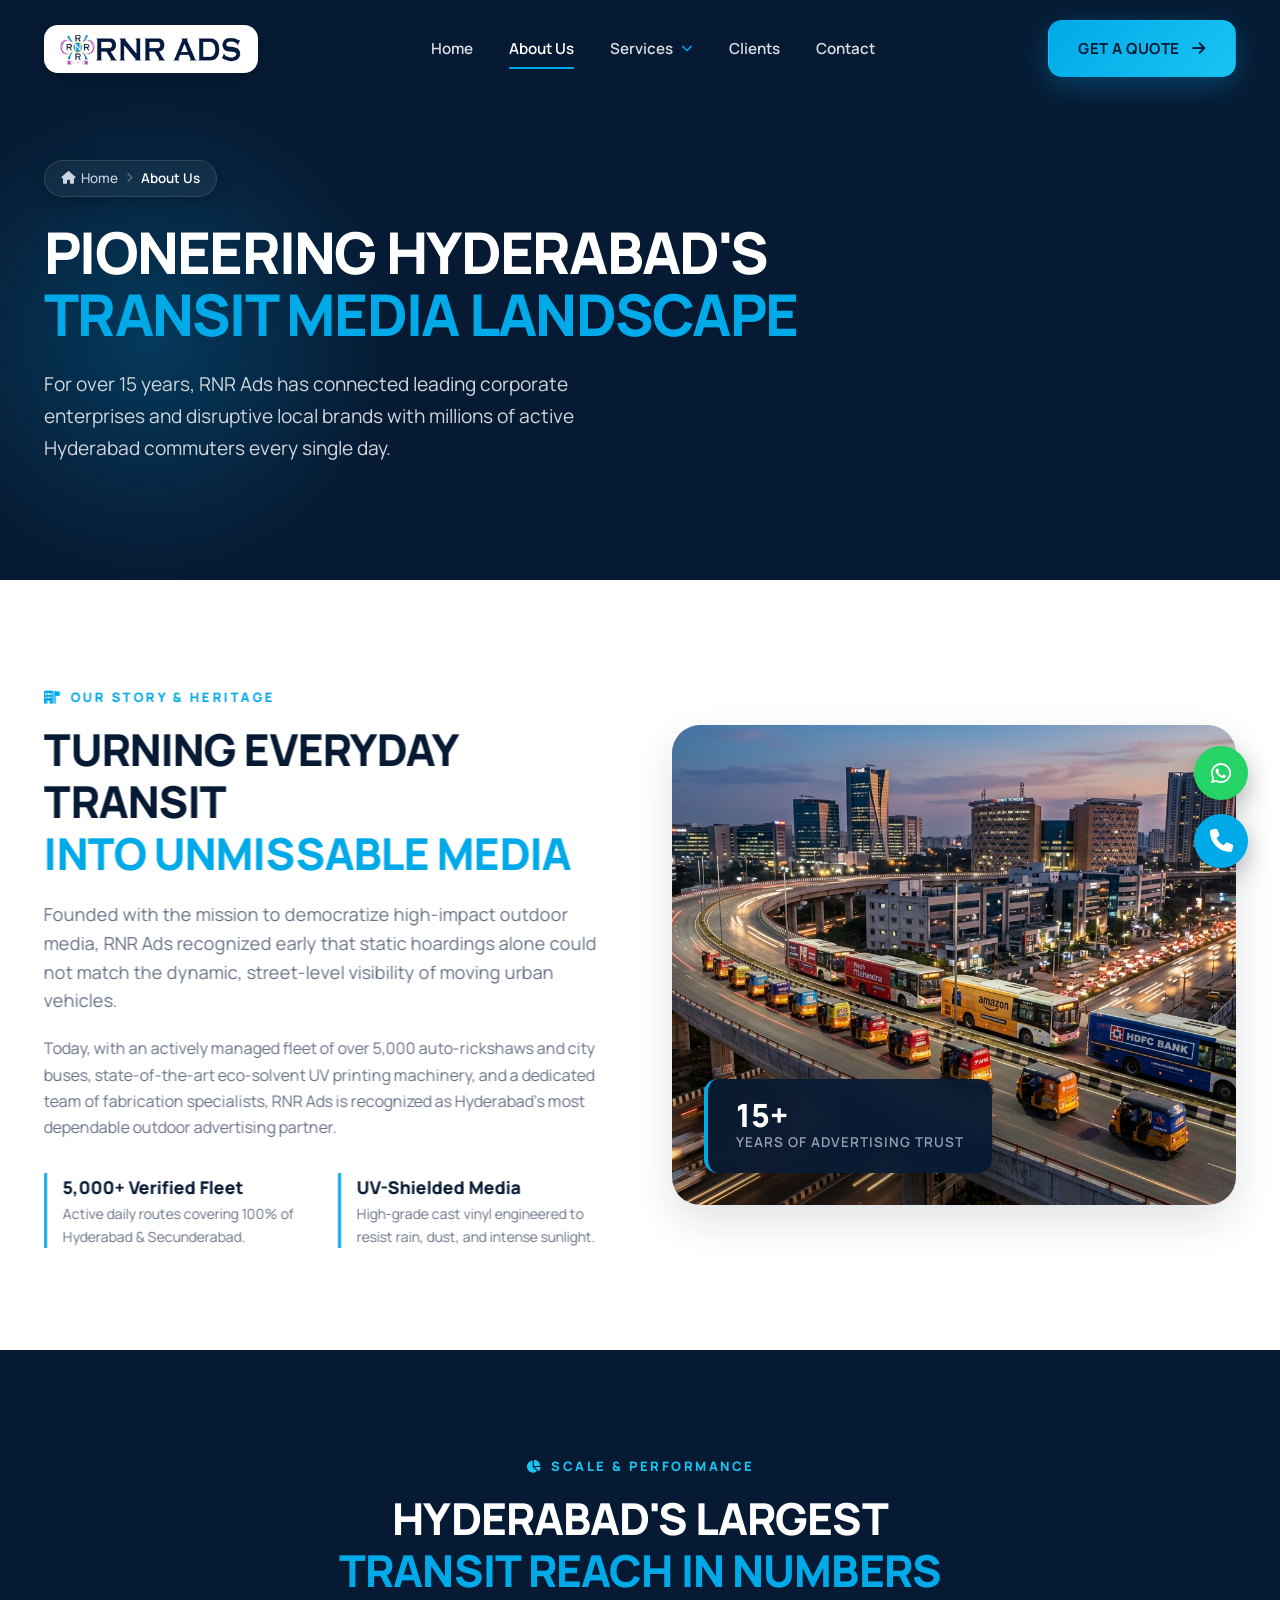
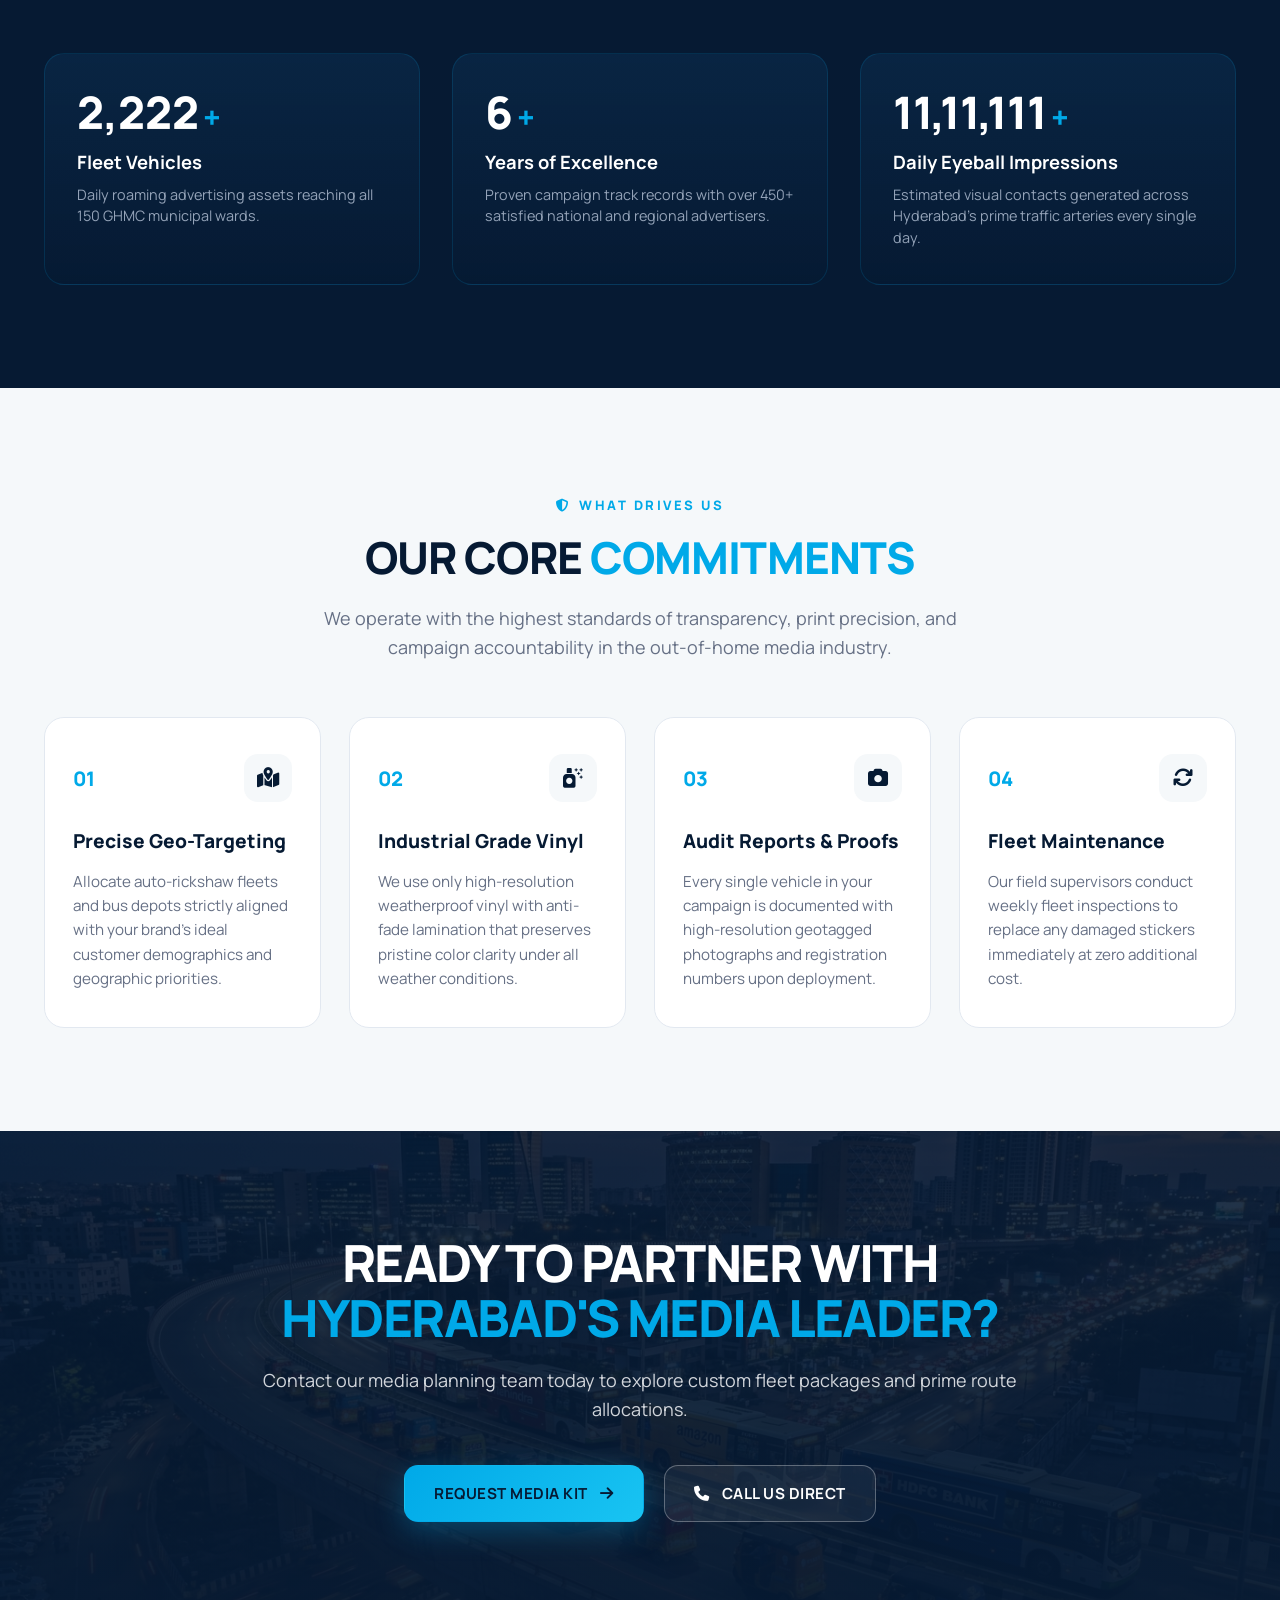
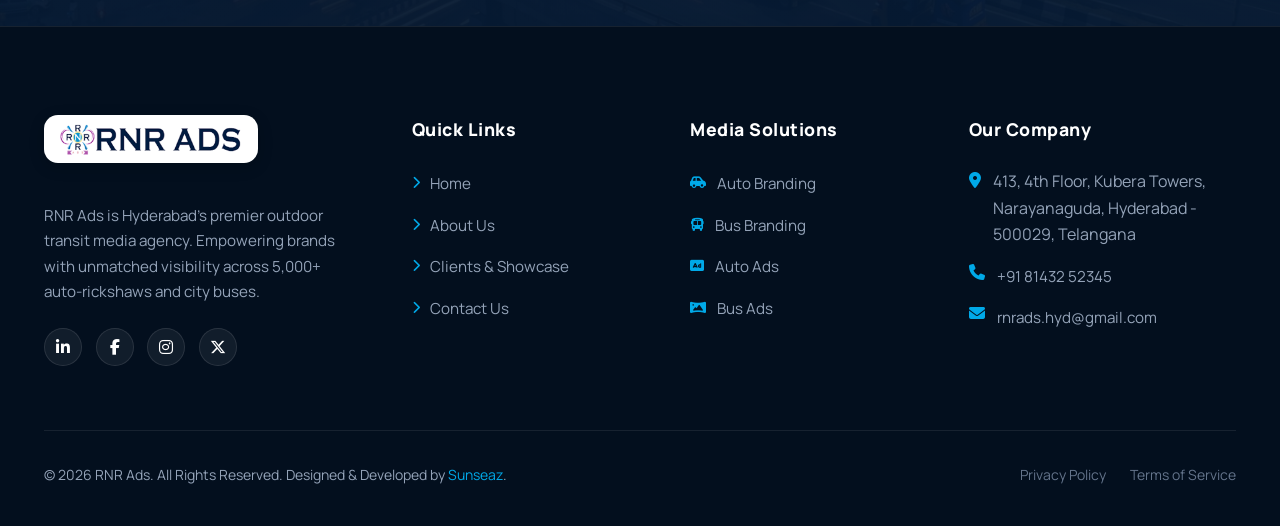
==== about.html @ 3fb03053 "pushing the RNR Ads project to git" ====
<!DOCTYPE html>
<html lang="en">
<head>
  <meta charset="UTF-8">
  <meta name="viewport" content="width=device-width, initial-scale=1.0">
  <title>About Us | RNR Ads - Hyderabad's Transit Advertising Pioneer</title>
  <meta name="description" content="Discover RNR Ads - 15+ years of transforming Hyderabad streets into high-yield outdoor advertising assets with 5,000+ auto-rickshaws and transit buses.">
  <meta name="keywords" content="About RNR Ads, Hyderabad outdoor advertising company, transit advertising agency Telangana">

  <!-- Google Fonts: Manrope -->
  <link rel="preconnect" href="https://fonts.googleapis.com">
  <link rel="preconnect" href="https://fonts.gstatic.com" crossorigin>
  <link href="https://fonts.googleapis.com/css2?family=Manrope:wght@400;500;600;700;800;900&display=swap" rel="stylesheet">

  <!-- Font Awesome Icons -->
  <link rel="stylesheet" href="https://cdnjs.cloudflare.com/ajax/libs/font-awesome/6.5.1/css/all.min.css">
  <!-- Swiper.js CSS -->
  <link rel="stylesheet" href="https://cdn.jsdelivr.net/npm/swiper@11/swiper-bundle.min.css">

  <!-- Custom Stylesheets -->
  <link rel="stylesheet" href="css/style.css">
  <link rel="stylesheet" href="css/animations.css">
  <link rel="stylesheet" href="css/responsive.css">
</head>
<body>

  <!-- Header -->
  <header class="site-header" id="header">
    <div class="container nav-container">
      <a href="index.html" class="logo-wrap" aria-label="RNR Ads Home">
        <img src="assets/logos/logo-RNR.png" alt="RNR Ads Logo" width="180" height="42">
      </a>

      <nav class="nav-menu" id="navMenu" aria-label="Primary Navigation">
        <a href="index.html" class="nav-link">Home</a>
        <a href="about.html" class="nav-link active">About Us</a>

        <!-- Services Dropdown -->
        <div class="nav-item-dropdown">
          <button class="dropdown-toggle nav-link" aria-expanded="false" aria-haspopup="true">
            <span>Services</span>
            <i class="fa-solid fa-chevron-down"></i>
          </button>
          <div class="dropdown-menu">
            <a href="auto-branding.html" class="dropdown-link">
              <i class="fa-solid fa-car-side"></i>
              <span>Auto Branding</span>
            </a>
            <a href="bus-branding.html" class="dropdown-link">
              <i class="fa-solid fa-bus"></i>
              <span>Bus Branding</span>
            </a>
            <a href="auto-ads.html" class="dropdown-link">
              <i class="fa-solid fa-rectangle-ad"></i>
              <span>Auto Ads</span>
            </a>
            <a href="bus-ads.html" class="dropdown-link">
              <i class="fa-solid fa-panorama"></i>
              <span>Bus Ads</span>
            </a>
          </div>
        </div>

        <a href="clients.html" class="nav-link">Clients</a>
        <a href="contact.html" class="nav-link">Contact</a>
        <div class="mobile-menu-cta" style="display: none;">
          <a href="#quoteModal" class="btn btn-primary btn-quote-popup">Get a Quote</a>
        </div>
      </nav>

      <div class="nav-cta">
        <a href="#quoteModal" class="btn btn-primary btn-quote-popup">
          <span>Get a Quote</span>
          <i class="fa-solid fa-arrow-right"></i>
        </a>
      </div>

      <button class="nav-toggle" aria-label="Toggle navigation menu" aria-expanded="false">
        <i class="fa-solid fa-bars-staggered"></i>
      </button>
    </div>
  </header>

  <main>
    <!-- Page Hero Banner -->
    <section class="page-hero">
      <div class="hero-glow"></div>
      <div class="container">
        <div class="page-hero-content reveal-fade-up">
          <nav class="breadcrumb-nav" aria-label="Breadcrumb">
            <ol class="breadcrumb-list">
              <li class="breadcrumb-item">
                <a href="index.html"><i class="fa-solid fa-house"></i> Home</a>
              </li>
              <li class="breadcrumb-separator"><i class="fa-solid fa-chevron-right"></i></li>
              <li class="breadcrumb-item active" aria-current="page">
                <span>About Us</span>
              </li>
            </ol>
          </nav>
          <h1 class="hero-heading" style="font-size: clamp(2.5rem, 4.5vw, 3.8rem);">
            PIONEERING HYDERABAD'S <br>
            <span class="text-cyan">TRANSIT MEDIA LANDSCAPE</span>
          </h1>
          <p class="hero-description">
            For over 15 years, RNR Ads has connected leading corporate enterprises and disruptive local brands with millions of active Hyderabad commuters every single day.
          </p>
        </div>
      </div>
    </section>

    <!-- Company Story Section -->
    <section class="section section-white">
      <div class="container">
        <div class="split-grid">
          <div class="reveal-fade-left">
            <div class="eyebrow">
              <i class="fa-solid fa-building-flag"></i> Our Story &amp; Heritage
            </div>
            <h2 class="section-heading section-heading-light">
              TURNING EVERYDAY TRANSIT <br>
              <span class="text-cyan">INTO UNMISSABLE MEDIA</span>
            </h2>
            <p class="section-subtitle" style="margin-bottom: 1.25rem;">
              Founded with the mission to democratize high-impact outdoor media, RNR Ads recognized early that static hoardings alone could not match the dynamic, street-level visibility of moving urban vehicles.
            </p>
            <p style="color: var(--color-text-muted); font-size: 1rem; line-height: 1.65; margin-bottom: 2rem;">
              Today, with an actively managed fleet of over 5,000 auto-rickshaws and city buses, state-of-the-art eco-solvent UV printing machinery, and a dedicated team of fabrication specialists, RNR Ads is recognized as Hyderabad's most dependable outdoor advertising partner.
            </p>

            <div style="display: grid; grid-template-columns: 1fr 1fr; gap: 1.5rem; margin-top: 1rem;">
              <div style="border-left: 3px solid var(--color-accent); padding-left: 1rem;">
                <h4 style="font-size: 1.1rem; color: var(--color-primary); font-weight: 800;">5,000+ Verified Fleet</h4>
                <p style="font-size: 0.875rem; color: var(--color-text-muted);">Active daily routes covering 100% of Hyderabad &amp; Secunderabad.</p>
              </div>
              <div style="border-left: 3px solid var(--color-accent); padding-left: 1rem;">
                <h4 style="font-size: 1.1rem; color: var(--color-primary); font-weight: 800;">UV-Shielded Media</h4>
                <p style="font-size: 0.875rem; color: var(--color-text-muted);">High-grade cast vinyl engineered to resist rain, dust, and intense sunlight.</p>
              </div>
            </div>
          </div>

          <div class="reveal-fade-right">
            <div class="intro-image-wrap">
              <img src="assets/images/fleet-transit.jpg" alt="RNR Ads Fleet moving through Hyderabad city flyover">
              <div class="intro-stat-badge">
                <div class="intro-stat-num">15+</div>
                <div class="intro-stat-text">Years Of Advertising Trust</div>
              </div>
            </div>
          </div>
        </div>
      </div>
    </section>

    <!-- Stats Matrix -->
    <section class="section section-dark">
      <div class="container">
        <div class="section-header-center reveal-fade-up">
          <div class="eyebrow eyebrow-light">
            <i class="fa-solid fa-chart-pie"></i> Scale &amp; Performance
          </div>
          <h2 class="section-heading section-heading-dark">
            HYDERABAD'S LARGEST <br>
            <span class="text-cyan">TRANSIT REACH IN NUMBERS</span>
          </h2>
        </div>

        <div class="stats-grid">
          <div class="stat-box reveal-fade-up delay-100">
            <div class="stat-number-wrap">
              <span class="counter-val" data-target="5000">0</span><span class="stat-plus">+</span>
            </div>
            <h3 class="stat-title">Fleet Vehicles</h3>
            <p class="stat-desc">Daily roaming advertising assets reaching all 150 GHMC municipal wards.</p>
          </div>

          <div class="stat-box reveal-fade-up delay-200">
            <div class="stat-number-wrap">
              <span class="counter-val" data-target="15">0</span><span class="stat-plus">+</span>
            </div>
            <h3 class="stat-title">Years of Excellence</h3>
            <p class="stat-desc">Proven campaign track records with over 450+ satisfied national and regional advertisers.</p>
          </div>

          <div class="stat-box reveal-fade-up delay-300">
            <div class="stat-number-wrap">
              <span class="counter-val" data-target="2500000">0</span><span class="stat-plus">+</span>
            </div>
            <h3 class="stat-title">Daily Eyeball Impressions</h3>
            <p class="stat-desc">Estimated visual contacts generated across Hyderabad's prime traffic arteries every single day.</p>
          </div>
        </div>
      </div>
    </section>

    <!-- Core Values & Standards -->
    <section class="section section-light">
      <div class="container">
        <div class="section-header-center reveal-fade-up">
          <div class="eyebrow">
            <i class="fa-solid fa-shield-halved"></i> What Drives Us
          </div>
          <h2 class="section-heading section-heading-light">
            OUR CORE <span class="text-cyan">COMMITMENTS</span>
          </h2>
          <p class="section-subtitle" style="margin: 0 auto;">
            We operate with the highest standards of transparency, print precision, and campaign accountability in the out-of-home media industry.
          </p>
        </div>

        <div class="why-grid">
          <div class="why-card reveal-fade-up delay-100">
            <div class="why-card-top">
              <span class="why-num">01</span>
              <div class="why-icon"><i class="fa-solid fa-map-location-dot"></i></div>
            </div>
            <h3 class="why-title">Precise Geo-Targeting</h3>
            <p class="why-desc">Allocate auto-rickshaw fleets and bus depots strictly aligned with your brand's ideal customer demographics and geographic priorities.</p>
          </div>

          <div class="why-card reveal-fade-up delay-200">
            <div class="why-card-top">
              <span class="why-num">02</span>
              <div class="why-icon"><i class="fa-solid fa-spray-can-sparkles"></i></div>
            </div>
            <h3 class="why-title">Industrial Grade Vinyl</h3>
            <p class="why-desc">We use only high-resolution weatherproof vinyl with anti-fade lamination that preserves pristine color clarity under all weather conditions.</p>
          </div>

          <div class="why-card reveal-fade-up delay-300">
            <div class="why-card-top">
              <span class="why-num">03</span>
              <div class="why-icon"><i class="fa-solid fa-camera"></i></div>
            </div>
            <h3 class="why-title">Audit Reports &amp; Proofs</h3>
            <p class="why-desc">Every single vehicle in your campaign is documented with high-resolution geotagged photographs and registration numbers upon deployment.</p>
          </div>

          <div class="why-card reveal-fade-up delay-400">
            <div class="why-card-top">
              <span class="why-num">04</span>
              <div class="why-icon"><i class="fa-solid fa-arrows-rotate"></i></div>
            </div>
            <h3 class="why-title">Fleet Maintenance</h3>
            <p class="why-desc">Our field supervisors conduct weekly fleet inspections to replace any damaged stickers immediately at zero additional cost.</p>
          </div>
        </div>
      </div>
    </section>

    <!-- CTA Section -->
    <section class="cta-banner-section">
      <div class="container">
        <div class="cta-box-center reveal-fade-up">
          <h2 class="hero-heading">
            READY TO PARTNER WITH <br>
            <span class="text-cyan">HYDERABAD'S MEDIA LEADER?</span>
          </h2>
          <p>
            Contact our media planning team today to explore custom fleet packages and prime route allocations.
          </p>
          <div class="btn-group">
            <a href="#quoteModal" class="btn btn-primary btn-quote-popup">
              <span>Request Media Kit</span>
              <i class="fa-solid fa-arrow-right"></i>
            </a>
            <a href="tel:+918143252345" class="btn btn-outline-white">
              <i class="fa-solid fa-phone"></i>
              <span>Call Us Direct</span>
            </a>
          </div>
        </div>
      </div>
    </section>
  </main>

  <!-- Footer -->
  <footer class="site-footer">
    <div class="container">
      <div class="footer-grid">
        <div class="footer-brand">
          <a href="index.html" class="footer-logo-wrap" aria-label="RNR Ads Home">
            <img src="assets/logos/logo-RNR.png" alt="RNR Ads Outdoor Advertising" width="180" height="42">
          </a>
          <p>
            RNR Ads is Hyderabad's premier outdoor transit media agency. Empowering brands with unmatched visibility across 5,000+ auto-rickshaws and city buses.
          </p>
          <div class="social-links" style="margin-top: 1.5rem;">
            <a href="#" class="social-btn" aria-label="LinkedIn"><i class="fa-brands fa-linkedin-in"></i></a>
            <a href="#" class="social-btn" aria-label="Facebook"><i class="fa-brands fa-facebook-f"></i></a>
            <a href="#" class="social-btn" aria-label="Instagram"><i class="fa-brands fa-instagram"></i></a>
            <a href="#" class="social-btn" aria-label="Twitter / X"><i class="fa-brands fa-x-twitter"></i></a>
          </div>
        </div>

        <!-- Col 2: Quick Links -->
        <div>
          <h4 class="footer-col-title">Quick Links</h4>
          <ul class="footer-links">
            <li><a href="index.html"><i class="fa-solid fa-chevron-right"></i> <span>Home</span></a></li>
            <li><a href="about.html"><i class="fa-solid fa-chevron-right"></i> <span>About Us</span></a></li>
            <li><a href="clients.html"><i class="fa-solid fa-chevron-right"></i> <span>Clients &amp; Showcase</span></a></li>
            <li><a href="contact.html"><i class="fa-solid fa-chevron-right"></i> <span>Contact Us</span></a></li>
          </ul>
        </div>

        <!-- Col 3: Advertising Services -->
        <div>
          <h4 class="footer-col-title">Media Solutions</h4>
          <ul class="footer-links">
            <li><a href="auto-branding.html"><i class="fa-solid fa-car-side"></i> <span>Auto Branding</span></a></li>
            <li><a href="bus-branding.html"><i class="fa-solid fa-bus"></i> <span>Bus Branding</span></a></li>
            <li><a href="auto-ads.html"><i class="fa-solid fa-rectangle-ad"></i> <span>Auto Ads</span></a></li>
            <li><a href="bus-ads.html"><i class="fa-solid fa-panorama"></i> <span>Bus Ads</span></a></li>
          </ul>
        </div>

        <!-- Col 4: Contact Info -->
        <div>
          <h4 class="footer-col-title">Our Company</h4>
          <ul class="footer-links" style="gap: 1rem;">
            <li style="display: flex; gap: 0.75rem;">
              <i class="fa-solid fa-location-dot text-cyan" style="margin-top: 4px;"></i>
              <span>413, 4th Floor, Kubera Towers, Narayanaguda, Hyderabad - 500029, Telangana</span>
            </li>
            <li style="display: flex; gap: 0.75rem;">
              <i class="fa-solid fa-phone text-cyan"></i>
              <a href="tel:+918143252345">+91 81432 52345</a>
            </li>
            <li style="display: flex; gap: 0.75rem;">
              <i class="fa-solid fa-envelope text-cyan"></i>
              <a href="mailto:rnrads.hyd@gmail.com">rnrads.hyd@gmail.com</a>
            </li>
          </ul>
        </div>
      </div>

      <div class="footer-bottom">
        <div>&copy; <span class="current-year">2026</span> RNR Ads. All Rights Reserved. Designed & Developed by <a href="https://sunseaz.com" target="_blank" rel="noopener noreferrer">Sunseaz</a>.</div>
        <div style="display: flex; gap: 1.5rem;">
          <a href="privacy-policy.html" style="color: #64748B;">Privacy Policy</a>
          <a href="terms-of-service.html" style="color: #64748B;">Terms of Service</a>
        </div>
      </div>
    </div>
  </footer>

  <!-- Floating Buttons -->
  <div class="floating-actions-container" aria-label="Quick contact actions">
    <a href="https://wa.me/918143252345?text=Hi%20RNR%20Ads%2C%20I%20would%20like%20to%20inquire%20about%20outdoor%20advertising%20in%20Hyderabad" target="_blank" rel="noopener noreferrer" class="float-btn float-whatsapp" aria-label="Chat on WhatsApp">
      <i class="fa-brands fa-whatsapp"></i>
      <span class="float-tooltip">Chat on WhatsApp</span>
    </a>
    <a href="tel:+918143252345" class="float-btn float-call" aria-label="Call RNR Ads Now">
      <i class="fa-solid fa-phone"></i>
      <span class="float-tooltip">Call: +91 81432 52345</span>
    </a>
  </div>

  <!-- LEAD GENERATION QUOTE MODAL (POPUP) -->
  <div class="modal-overlay" id="quoteModal" aria-hidden="true" role="dialog" aria-labelledby="modalTitle">
    <div class="modal-dialog">
      <button class="modal-close-btn" aria-label="Close quote modal">
        <i class="fa-solid fa-xmark"></i>
      </button>

      <div class="modal-header">
        <div class="eyebrow">
          <i class="fa-solid fa-bolt"></i> FAST 2-HOUR RESPONSE
        </div>
        <h3 class="modal-title" id="modalTitle">Request a Campaign Quote</h3>
        <p class="modal-subtitle">Share your target requirements and receive a customized route media plan with transparent rates.</p>
      </div>

      <form class="rnr-quote-form" action="#" method="POST">
        <div class="form-row">
          <div class="form-group">
            <label class="form-label" for="modal-name">Full Name *</label>
            <input type="text" id="modal-name" class="form-control" placeholder="e.g. Rahul Sharma" required>
          </div>
          <div class="form-group">
            <label class="form-label" for="modal-company">Company / Brand *</label>
            <input type="text" id="modal-company" class="form-control" placeholder="e.g. Havells / Startup" required>
          </div>
        </div>

        <div class="form-row">
          <div class="form-group">
            <label class="form-label" for="modal-phone">Phone / WhatsApp *</label>
            <input type="tel" id="modal-phone" class="form-control" placeholder="e.g. +91 81432 52345" required>
          </div>
          <div class="form-group">
            <label class="form-label" for="modal-email">Work Email *</label>
            <input type="email" id="modal-email" class="form-control" placeholder="e.g. rahul@company.com" required>
          </div>
        </div>

        <div class="form-row">
          <div class="form-group">
            <label class="form-label" for="modal-advertising-type">Advertising Medium *</label>
            <select id="modal-advertising-type" class="form-control" required>
              <option value="" disabled selected>Select Media Format</option>
              <option value="auto-rickshaw">Auto Rickshaw Branding (Hood / Back / Side)</option>
              <option value="bus-branding">TSRTC City Bus Branding (Full Wrap / Side)</option>
              <option value="transit-mixed">Transit Mixed Fleet (Auto + Bus)</option>
              <option value="other">Other Outdoor Advertising Format</option>
            </select>
          </div>
          <div class="form-group">
            <label class="form-label" for="modal-corridor">Target Hyderabad Corridor</label>
            <select id="modal-corridor" class="form-control">
              <option value="citywide">Entire Hyderabad & Secunderabad (Citywide)</option>
              <option value="hitec-city">IT Corridor (HITEC City, Madhapur, Gachibowli)</option>
              <option value="banjara-jubilee">Prime Commercial (Banjara Hills, Jubilee Hills)</option>
              <option value="secunderabad-oldcity">High Density (Secunderabad, Old City, Koti)</option>
              <option value="residential">Residential Growth (Kukatpally, LB Nagar, Miyapur)</option>
            </select>
          </div>
        </div>

        <div class="form-group">
          <label class="form-label" for="modal-message">Estimated Fleet Size &amp; Campaign Goals</label>
          <textarea id="modal-message" class="form-control" placeholder="e.g. Need 100 auto-rickshaws for 30 days starting next month..." style="min-height: 85px;"></textarea>
        </div>

        <button type="submit" class="btn btn-primary" style="width: 100%; padding: 1.05rem; font-size: 1rem;">
          <span>SUBMIT QUOTE REQUEST</span>
          <i class="fa-solid fa-paper-plane"></i>
        </button>
      </form>
    </div>
  </div>

  <script src="https://cdn.jsdelivr.net/npm/swiper@11/swiper-bundle.min.js"></script>
  <script src="js/script.js"></script>
</body>
</html>
---- css/style.css ----
/* ==========================================================================
   RNR ADS - PREMIUM OUTDOOR & TRANSIT ADVERTISING AGENCY (HYDERABAD)
   Main Stylesheet - Design System & Component Architecture (2026 Edition)
   ========================================================================== */

/* --------------------------------------------------------------------------
   1. CSS VARIABLES & DESIGN TOKENS
   -------------------------------------------------------------------------- */
:root {
  /* Color Palette */
  --color-primary: #061A33;
  --color-secondary: #0B2A4A;
  --color-navy-dark: #030F1E;
  --color-navy-card: #0D2440;
  --color-navy-border: rgba(0, 169, 232, 0.15);
  --color-accent: #00A9E8;
  --color-accent-bright: #19C4F2;
  --color-accent-glow: rgba(0, 169, 232, 0.35);
  --color-accent-subtle: rgba(0, 169, 232, 0.08);
  --color-white: #FFFFFF;
  --color-light-bg: #F5F8FA;
  --color-light-card: #FFFFFF;
  --color-text-main: #17202A;
  --color-text-light: #F8FAFC;
  --color-text-muted: #667085;
  --color-text-muted-dark: #94A3B8;
  --color-border-light: #E2E8F0;
  --color-border-dark: rgba(255, 255, 255, 0.1);
  --color-success: #10B981;

  /* Gradients */
  --grad-hero: linear-gradient(135deg, #061A33 0%, #0B3658 55%, #00A9E8 100%);
  --grad-dark-overlay: linear-gradient(180deg, rgba(6, 26, 51, 0.88) 0%, rgba(6, 26, 51, 0.96) 100%);
  --grad-hero-overlay: linear-gradient(90deg, rgba(6, 26, 51, 0.95) 0%, rgba(6, 26, 51, 0.82) 55%, rgba(6, 26, 51, 0.5) 100%);
  --grad-accent: linear-gradient(135deg, #00A9E8 0%, #19C4F2 100%);
  --grad-card-dark: linear-gradient(180deg, rgba(11, 42, 74, 0.7) 0%, rgba(6, 26, 51, 0.85) 100%);
  --grad-card-hover: linear-gradient(180deg, rgba(13, 50, 88, 0.9) 0%, rgba(8, 32, 62, 0.98) 100%);

  /* Typography */
  --font-main: 'Manrope', -apple-system, BlinkMacSystemFont, 'Segoe UI', Roboto, sans-serif;

  /* Font Sizes */
  --fs-hero: clamp(2.5rem, 5.5vw + 1rem, 4.75rem);
  /* 40px to 76px */
  --fs-h1: clamp(2.25rem, 4vw + 0.5rem, 3.5rem);
  --fs-h2: clamp(1.85rem, 3vw + 0.5rem, 2.75rem);
  /* 30px to 44px */
  --fs-h3: clamp(1.35rem, 2vw + 0.25rem, 1.75rem);
  --fs-h4: 1.25rem;
  --fs-body-lg: 1.125rem;
  /* 18px */
  --fs-body: 1rem;
  /* 16px */
  --fs-small: 0.875rem;
  /* 14px */
  --fs-eyebrow: 0.8125rem;
  /* 13px */

  /* Spacing */
  --section-padding: clamp(4.5rem, 8vw, 7.5rem) 0;
  --container-max: 1240px;
  --container-pad: 1.5rem;

  /* Elevation & Shadows */
  --shadow-sm: 0 2px 8px rgba(6, 26, 51, 0.05);
  --shadow-md: 0 8px 24px rgba(6, 26, 51, 0.08);
  --shadow-lg: 0 16px 40px rgba(6, 26, 51, 0.12);
  --shadow-dark: 0 20px 48px rgba(0, 0, 0, 0.4);
  --shadow-cyan-glow: 0 8px 30px rgba(0, 169, 232, 0.3);
  --shadow-cyan-hover: 0 12px 35px rgba(25, 196, 242, 0.4);

  /* Border Radii */
  --radius-sm: 8px;
  --radius-md: 14px;
  --radius-lg: 20px;
  --radius-xl: 28px;
  --radius-full: 9999px;

  /* Transitions */
  --transition-fast: 0.2s cubic-bezier(0.16, 1, 0.3, 1);
  --transition-normal: 0.35s cubic-bezier(0.16, 1, 0.3, 1);
  --transition-slow: 0.6s cubic-bezier(0.16, 1, 0.3, 1);
}

/* --------------------------------------------------------------------------
   2. GLOBAL RESET & BASE STYLES
   -------------------------------------------------------------------------- */
*,
*::before,
*::after {
  box-sizing: border-box;
  margin: 0;
  padding: 0;
}

html {
  scroll-behavior: smooth;
  font-size: 16px;
  -webkit-font-smoothing: antialiased;
  -moz-osx-font-smoothing: grayscale;
}

body {
  font-family: var(--font-main);
  background-color: var(--color-white);
  color: var(--color-text-main);
  line-height: 1.65;
  overflow-x: hidden;
  position: relative;
}

img,
svg,
video {
  max-width: 100%;
  height: auto;
  display: block;
}

a {
  color: inherit;
  text-decoration: none;
  transition: color var(--transition-fast);
}

button,
input,
select,
textarea {
  font-family: inherit;
  font-size: inherit;
}

ul,
ol {
  list-style: none;
}

/* --------------------------------------------------------------------------
   3. LAYOUT & CONTAINERS
   -------------------------------------------------------------------------- */
.container {
  width: 100%;
  max-width: var(--container-max);
  margin-left: auto;
  margin-right: auto;
  padding-left: var(--container-pad);
  padding-right: var(--container-pad);
}

.container-fluid {
  width: 100%;
  padding-left: var(--container-pad);
  padding-right: var(--container-pad);
}

.section {
  padding: var(--section-padding);
  position: relative;
}

.section-dark {
  background-color: var(--color-primary);
  color: var(--color-text-light);
}

.section-navy-dark {
  background-color: var(--color-navy-dark);
  color: var(--color-text-light);
}

.section-light {
  background-color: var(--color-light-bg);
  color: var(--color-text-main);
}

.section-white {
  background-color: var(--color-white);
  color: var(--color-text-main);
}

/* --------------------------------------------------------------------------
   4. TYPOGRAPHY SYSTEM
   -------------------------------------------------------------------------- */
.eyebrow {
  display: inline-flex;
  align-items: center;
  gap: 0.5rem;
  font-size: var(--fs-eyebrow);
  font-weight: 800;
  letter-spacing: 2.5px;
  text-transform: uppercase;
  color: var(--color-accent);
  margin-bottom: 1rem;
}

.eyebrow-light {
  color: var(--color-accent-bright);
}

.eyebrow-pill {
  padding: 0.35rem 1rem;
  background: rgba(0, 169, 232, 0.12);
  border: 1px solid rgba(0, 169, 232, 0.25);
  border-radius: var(--radius-full);
}

.hero-heading {
  font-size: var(--fs-hero);
  font-weight: 800;
  line-height: 1.08;
  letter-spacing: -0.03em;
  color: var(--color-white);
  margin-bottom: 1.5rem;
  text-transform: uppercase;
}

.section-heading {
  font-size: var(--fs-h2);
  font-weight: 800;
  line-height: 1.18;
  letter-spacing: -0.02em;
  margin-bottom: 1.25rem;
}

.section-heading-dark {
  color: var(--color-white);
}

.section-heading-light {
  color: var(--color-primary);
}

.section-subtitle {
  font-size: var(--fs-body-lg);
  color: var(--color-text-muted);
  line-height: 1.6;
  max-width: 650px;
}

.section-subtitle-dark {
  color: var(--color-text-muted-dark);
}

.text-cyan {
  color: var(--color-accent) !important;
}

.text-gradient {
  background: var(--grad-accent);
  -webkit-background-clip: text;
  -webkit-text-fill-color: transparent;
}

/* Header Text Center Helper */
.section-header-center {
  text-align: center;
  max-width: 720px;
  margin: 0 auto 3.5rem auto;
}

.section-header-left {
  max-width: 700px;
  margin-bottom: 3.5rem;
}

/* --------------------------------------------------------------------------
   5. BUTTONS & CTAS
   -------------------------------------------------------------------------- */
.btn {
  display: inline-flex;
  align-items: center;
  justify-content: center;
  gap: 0.75rem;
  padding: 0.95rem 1.85rem;
  font-size: 0.95rem;
  font-weight: 700;
  letter-spacing: 0.5px;
  border-radius: var(--radius-md);
  border: 1px solid transparent;
  cursor: pointer;
  transition: all var(--transition-fast);
  text-transform: uppercase;
  white-space: nowrap;
}

.btn-primary {
  background: var(--grad-accent);
  color: var(--color-primary);
  box-shadow: var(--shadow-cyan-glow);
}

.btn-primary:hover {
  transform: translateY(-3px);
  box-shadow: var(--shadow-cyan-hover);
  color: var(--color-navy-dark);
}

.btn-primary:active {
  transform: translateY(-1px);
}

.btn-outline-white {
  background: rgba(255, 255, 255, 0.06);
  color: var(--color-white);
  border-color: rgba(255, 255, 255, 0.3);
  backdrop-filter: blur(8px);
}

.btn-outline-white:hover {
  background: var(--color-white);
  color: var(--color-primary);
  border-color: var(--color-white);
  transform: translateY(-3px);
}

.btn-outline-dark {
  background: transparent;
  color: var(--color-primary);
  border-color: var(--color-primary);
}

.btn-outline-dark:hover {
  background: var(--color-primary);
  color: var(--color-white);
  transform: translateY(-3px);
}

.btn-icon-circle {
  width: 28px;
  height: 28px;
  border-radius: 50%;
  background: rgba(255, 255, 255, 0.2);
  display: inline-flex;
  align-items: center;
  justify-content: center;
  transition: transform var(--transition-fast);
}

.btn:hover .btn-icon-circle {
  transform: translateX(4px);
}

.btn-group {
  display: flex;
  flex-wrap: wrap;
  gap: 1.25rem;
  align-items: center;
}

/* --------------------------------------------------------------------------
   6. HEADER & NAVIGATION
   -------------------------------------------------------------------------- */
.site-header {
  position: fixed;
  top: 0;
  left: 0;
  width: 100%;
  z-index: 1000;
  padding: 1.25rem 0;
  transition: all var(--transition-normal);
  background: transparent;
}

.site-header.scrolled {
  background: rgba(6, 26, 51, 0.95);
  backdrop-filter: blur(16px);
  -webkit-backdrop-filter: blur(16px);
  padding: 0.85rem 0;
  box-shadow: 0 10px 30px rgba(0, 0, 0, 0.25);
  border-bottom: 1px solid rgba(0, 169, 232, 0.15);
}

.nav-container {
  display: flex;
  align-items: center;
  justify-content: space-between;
}

.logo-wrap {
  display: inline-flex;
  align-items: center;
  gap: 0.75rem;
  background: #FFFFFF;
  padding: 6px 14px;
  border-radius: var(--radius-md);
  box-shadow: 0 4px 15px rgba(0, 0, 0, 0.15);
  transition: all var(--transition-fast);
}

.logo-wrap:hover {
  transform: translateY(-2px);
  box-shadow: 0 6px 20px rgba(0, 169, 232, 0.3);
}

.logo-wrap img {
  height: 36px;
  width: auto;
  display: block;
  object-fit: contain;
}

.footer-logo-wrap {
  display: inline-flex;
  align-items: center;
  background: #FFFFFF;
  padding: 6px 14px;
  border-radius: var(--radius-md);
  box-shadow: 0 4px 15px rgba(0, 0, 0, 0.2);
  margin-bottom: 1.25rem;
  transition: all var(--transition-fast);
}

.footer-logo-wrap:hover {
  transform: translateY(-2px);
  box-shadow: 0 6px 20px rgba(0, 169, 232, 0.3);
}

.footer-logo-wrap img {
  height: 36px;
  width: auto;
  display: block;
  object-fit: contain;
}

.nav-menu {
  display: flex;
  align-items: center;
  gap: 2.25rem;
}

.nav-link {
  font-size: 0.95rem;
  font-weight: 600;
  color: rgba(255, 255, 255, 0.85);
  position: relative;
  padding: 0.5rem 0;
  transition: color var(--transition-fast);
}

.nav-link::after {
  content: '';
  position: absolute;
  bottom: 0;
  left: 0;
  width: 0;
  height: 2px;
  background: var(--color-accent);
  transition: width var(--transition-fast);
  border-radius: 2px;
}

.nav-link:hover,
.nav-link.active {
  color: var(--color-white);
}

.nav-link:hover::after,
.nav-link.active::after {
  width: 100%;
}

/* --------------------------------------------------------------------------
   NAV DROPDOWN (SERVICES MENU)
   -------------------------------------------------------------------------- */
.nav-item-dropdown {
  position: relative;
  display: inline-flex;
  align-items: center;
}

.dropdown-toggle {
  display: inline-flex;
  align-items: center;
  gap: 0.45rem;
  cursor: pointer;
  background: transparent;
  border: none;
  font-family: inherit;
  font-size: 0.95rem;
  font-weight: 600;
  color: rgba(255, 255, 255, 0.85);
  padding: 0.5rem 0;
  transition: color var(--transition-fast);
}

.dropdown-toggle i.fa-chevron-down {
  font-size: 0.72rem;
  color: var(--color-accent);
  transition: transform var(--transition-fast);
}

.nav-item-dropdown:hover .dropdown-toggle,
.nav-item-dropdown.active .dropdown-toggle {
  color: var(--color-white);
}

.nav-item-dropdown:hover .dropdown-toggle i.fa-chevron-down {
  transform: rotate(180deg);
}

.dropdown-menu {
  position: absolute;
  top: calc(100% + 10px);
  left: 50%;
  transform: translateX(-50%) translateY(10px);
  background: rgba(6, 26, 51, 0.97);
  backdrop-filter: blur(16px);
  -webkit-backdrop-filter: blur(16px);
  border: 1px solid rgba(0, 169, 232, 0.28);
  border-radius: var(--radius-lg);
  box-shadow: 0 20px 45px rgba(0, 0, 0, 0.5);
  padding: 0.6rem;
  min-width: 230px;
  display: flex;
  flex-direction: column;
  gap: 0.25rem;
  opacity: 0;
  visibility: hidden;
  transition: all var(--transition-normal);
  z-index: 1000;
}

.nav-item-dropdown:hover .dropdown-menu {
  opacity: 1;
  visibility: visible;
  transform: translateX(-50%) translateY(0);
}

.dropdown-link {
  display: flex;
  align-items: center;
  gap: 0.85rem;
  padding: 0.75rem 1rem;
  border-radius: var(--radius-md);
  color: rgba(255, 255, 255, 0.85);
  font-size: 0.92rem;
  font-weight: 600;
  transition: all var(--transition-fast);
  text-decoration: none;
}

.dropdown-link i {
  font-size: 0.95rem;
  color: var(--color-accent);
  width: 20px;
  text-align: center;
  transition: transform var(--transition-fast);
}

.dropdown-link:hover {
  background: rgba(0, 169, 232, 0.14);
  color: var(--color-white);
  transform: translateX(4px);
}

.dropdown-link:hover i {
  color: var(--color-accent-bright);
  transform: scale(1.15);
}

.nav-cta {
  display: flex;
  align-items: center;
  gap: 1rem;
}

.nav-toggle {
  display: none;
  background: transparent;
  border: none;
  cursor: pointer;
  padding: 0.5rem;
  color: var(--color-white);
  font-size: 1.5rem;
}

/* --------------------------------------------------------------------------
   7. HERO SECTION
   -------------------------------------------------------------------------- */
.hero-section {
  position: relative;
  min-height: 100vh;
  display: flex;
  align-items: center;
  padding: 8rem 0 5rem 0;
  background-color: var(--color-primary);
  background-size: cover;
  background-position: center;
  background-attachment: scroll;
  overflow: hidden;
}

.hero-video-wrap {
  position: absolute;
  top: 0;
  left: 0;
  width: 100%;
  height: 100%;
  z-index: 0;
  overflow: hidden;
  pointer-events: none;
}

.hero-bg-video {
  width: 100%;
  height: 100%;
  object-fit: cover;
  object-position: center;
  display: block;
}

.hero-video-overlay {
  position: absolute;
  top: 0;
  left: 0;
  width: 100%;
  height: 100%;
  background: linear-gradient(90deg, rgba(6, 26, 51, 0.94) 0%, rgba(6, 26, 51, 0.82) 55%, rgba(6, 26, 51, 0.5) 100%);
  z-index: 1;
}

.hero-glow {
  position: absolute;
  width: 500px;
  height: 500px;
  background: radial-gradient(circle, rgba(0, 169, 232, 0.22) 0%, transparent 70%);
  top: 15%;
  left: -100px;
  pointer-events: none;
  z-index: 1;
}

.hero-content {
  position: relative;
  z-index: 2;
  max-width: 780px;
}

.hero-description {
  font-size: clamp(1.05rem, 1.5vw, 1.25rem);
  color: #D1D5DB;
  line-height: 1.65;
  margin-bottom: 2.25rem;
  max-width: 620px;
}

.hero-trust-row {
  display: flex;
  flex-wrap: wrap;
  gap: 2.5rem;
  margin-top: 3.5rem;
  padding-top: 2rem;
  border-top: 1px solid rgba(255, 255, 255, 0.12);
}

.trust-item {
  display: flex;
  flex-direction: column;
}

.trust-number {
  font-size: 1.75rem;
  font-weight: 800;
  color: var(--color-white);
  line-height: 1.1;
  font-feature-settings: "tnum";
}

.trust-number span {
  color: var(--color-accent);
}

.trust-label {
  font-size: 0.85rem;
  color: var(--color-text-muted-dark);
  font-weight: 500;
  margin-top: 0.25rem;
  text-transform: uppercase;
  letter-spacing: 0.5px;
}

.scroll-indicator {
  position: absolute;
  bottom: 2rem;
  left: 50%;
  transform: translateX(-50%);
  display: flex;
  flex-direction: column;
  align-items: center;
  gap: 0.5rem;
  color: rgba(255, 255, 255, 0.6);
  font-size: 0.75rem;
  letter-spacing: 2px;
  text-transform: uppercase;
  z-index: 2;
}

.scroll-mouse {
  width: 22px;
  height: 36px;
  border: 2px solid rgba(255, 255, 255, 0.4);
  border-radius: 12px;
  position: relative;
}

.scroll-wheel {
  position: absolute;
  top: 6px;
  left: 50%;
  transform: translateX(-50%);
  width: 4px;
  height: 7px;
  background: var(--color-accent);
  border-radius: 2px;
  animation: scrollPulse 1.8s infinite;
}

/* --------------------------------------------------------------------------
   8. INTRODUCTION (SPLIT LAYOUT)
   -------------------------------------------------------------------------- */
.split-grid {
  display: grid;
  grid-template-columns: 1fr 1fr;
  gap: 4rem;
  align-items: center;
}

.intro-image-wrap {
  position: relative;
  border-radius: var(--radius-xl);
  overflow: hidden;
  box-shadow: var(--shadow-lg);
}

.intro-image-wrap img {
  width: 100%;
  height: 480px;
  object-fit: cover;
  transition: transform var(--transition-slow);
}

.intro-image-wrap:hover img {
  transform: scale(1.04);
}

.intro-stat-badge {
  position: absolute;
  bottom: 2rem;
  left: 2rem;
  background: rgba(6, 26, 51, 0.92);
  backdrop-filter: blur(12px);
  border-left: 4px solid var(--color-accent);
  padding: 1.25rem 1.75rem;
  border-radius: var(--radius-md);
  box-shadow: var(--shadow-dark);
  color: var(--color-white);
}

.intro-stat-num {
  font-size: 2rem;
  font-weight: 800;
  color: var(--color-white);
  line-height: 1;
}

.intro-stat-text {
  font-size: 0.85rem;
  color: #94A3B8;
  font-weight: 600;
  text-transform: uppercase;
  letter-spacing: 1px;
}

/* --------------------------------------------------------------------------
   9. ABOUT / EDITORIAL SECTION WITH LIVE COUNTERS
   -------------------------------------------------------------------------- */
.stats-grid {
  display: grid;
  grid-template-columns: repeat(3, 1fr);
  gap: 2rem;
  margin-top: 3.5rem;
}

.stat-box {
  background: var(--grad-card-dark);
  border: 1px solid var(--color-navy-border);
  border-radius: var(--radius-lg);
  padding: 2.25rem 2rem;
  position: relative;
  overflow: hidden;
  transition: all var(--transition-normal);
}

.stat-box::before {
  content: '';
  position: absolute;
  top: 0;
  left: 0;
  width: 100%;
  height: 3px;
  background: var(--grad-accent);
  opacity: 0;
  transition: opacity var(--transition-fast);
}

.stat-box:hover {
  transform: translateY(-6px);
  border-color: var(--color-accent);
  box-shadow: var(--shadow-dark);
}

.stat-box:hover::before {
  opacity: 1;
}

.stat-number-wrap {
  font-size: clamp(2.5rem, 3.5vw, 3.5rem);
  font-weight: 900;
  color: var(--color-white);
  line-height: 1;
  margin-bottom: 0.75rem;
  display: flex;
  align-items: baseline;
  gap: 0.25rem;
}

.stat-number-wrap .stat-plus {
  color: var(--color-accent);
  font-size: 0.7em;
}

.stat-title {
  font-size: 1.15rem;
  font-weight: 700;
  color: var(--color-white);
  margin-bottom: 0.4rem;
}

.stat-desc {
  font-size: 0.9rem;
  color: var(--color-text-muted-dark);
  line-height: 1.5;
}

/* --------------------------------------------------------------------------
   10. SERVICES SECTION (4 CARDS GRID)
   -------------------------------------------------------------------------- */
.services-grid {
  display: grid;
  grid-template-columns: repeat(2, 1fr);
  gap: 2rem;
}

.service-card {
  background: var(--grad-card-dark);
  border: 1px solid var(--color-navy-border);
  border-radius: var(--radius-xl);
  padding: 2.75rem 2.5rem;
  position: relative;
  display: flex;
  flex-direction: column;
  justify-content: space-between;
  transition: all var(--transition-normal);
  overflow: hidden;
}

.service-card-top {
  display: flex;
  align-items: flex-start;
  justify-content: space-between;
  margin-bottom: 2rem;
}

.service-num {
  font-size: 2rem;
  font-weight: 900;
  color: rgba(255, 255, 255, 0.2);
  letter-spacing: -1px;
  transition: color var(--transition-fast);
}

.service-icon {
  width: 56px;
  height: 56px;
  border-radius: var(--radius-md);
  background: rgba(0, 169, 232, 0.1);
  border: 1px solid rgba(0, 169, 232, 0.2);
  display: flex;
  align-items: center;
  justify-content: center;
  color: var(--color-accent);
  font-size: 1.5rem;
  transition: all var(--transition-fast);
}

.service-title {
  font-size: 1.45rem;
  font-weight: 800;
  color: var(--color-white);
  margin-bottom: 1rem;
  letter-spacing: -0.01em;
}

.service-desc {
  font-size: 1rem;
  color: var(--color-text-muted-dark);
  line-height: 1.65;
  margin-bottom: 2rem;
}

.service-action {
  display: inline-flex;
  align-items: center;
  gap: 0.65rem;
  font-size: 0.9rem;
  font-weight: 700;
  color: var(--color-white);
  text-transform: uppercase;
  letter-spacing: 1px;
  transition: all var(--transition-fast);
}

.service-action i {
  color: var(--color-accent);
  transition: transform var(--transition-fast);
}

.service-card:hover {
  transform: translateY(-6px);
  background: var(--grad-card-hover);
  border-color: var(--color-accent);
  box-shadow: 0 16px 40px rgba(0, 169, 232, 0.15);
}

.service-card:hover .service-num {
  color: var(--color-accent);
}

.service-card:hover .service-icon {
  background: var(--color-accent);
  color: var(--color-primary);
  box-shadow: var(--shadow-cyan-glow);
}

.service-card:hover .service-action i {
  transform: translateX(6px);
}

/* --------------------------------------------------------------------------
   11. FEATURED ADVERTISING SHOWCASE (EDITORIAL ASYMMETRIC GRID)
   -------------------------------------------------------------------------- */
.showcase-grid {
  display: grid;
  grid-template-columns: repeat(12, 1fr);
  gap: 1.75rem;
}

.showcase-item {
  position: relative;
  border-radius: var(--radius-xl);
  overflow: hidden;
  box-shadow: var(--shadow-md);
  min-height: 380px;
}

.showcase-item.item-large {
  grid-column: span 7;
  min-height: 460px;
}

.showcase-item.item-medium {
  grid-column: span 5;
  min-height: 460px;
}

.showcase-item.item-wide {
  grid-column: span 8;
  min-height: 400px;
}

.showcase-item.item-compact {
  grid-column: span 4;
  min-height: 400px;
}

.showcase-img {
  width: 100%;
  height: 100%;
  object-fit: cover;
  transition: transform var(--transition-slow);
}

.showcase-overlay {
  position: absolute;
  inset: 0;
  background: linear-gradient(180deg, rgba(6, 26, 51, 0.1) 0%, rgba(6, 26, 51, 0.92) 85%);
  display: flex;
  flex-direction: column;
  justify-content: flex-end;
  padding: 2.25rem;
  transition: all var(--transition-normal);
}

.showcase-badge {
  display: inline-block;
  align-self: flex-start;
  padding: 0.35rem 0.85rem;
  background: rgba(0, 169, 232, 0.25);
  backdrop-filter: blur(8px);
  border: 1px solid rgba(0, 169, 232, 0.4);
  border-radius: var(--radius-full);
  font-size: 0.75rem;
  font-weight: 800;
  text-transform: uppercase;
  letter-spacing: 1.5px;
  color: #FFFFFF;
  margin-bottom: 0.75rem;
}

.showcase-title {
  font-size: 1.45rem;
  font-weight: 800;
  color: var(--color-white);
  margin-bottom: 0.5rem;
}

.showcase-link {
  display: inline-flex;
  align-items: center;
  gap: 0.5rem;
  color: var(--color-accent-bright);
  font-size: 0.875rem;
  font-weight: 700;
  letter-spacing: 1px;
  text-transform: uppercase;
  margin-top: 0.75rem;
  transform: translateY(10px);
  opacity: 0.8;
  transition: all var(--transition-fast);
}

.showcase-item:hover .showcase-img {
  transform: scale(1.05);
}

.showcase-item:hover .showcase-overlay {
  background: linear-gradient(180deg, rgba(6, 26, 51, 0.2) 0%, rgba(6, 26, 51, 0.96) 80%);
}

.showcase-item:hover .showcase-link {
  transform: translateY(0);
  opacity: 1;
}

/* --------------------------------------------------------------------------
   12. WHY RNR ADS (FEATURE CARDS)
   -------------------------------------------------------------------------- */
.why-grid {
  display: grid;
  grid-template-columns: repeat(4, 1fr);
  gap: 1.75rem;
}

.why-card {
  background: var(--color-white);
  border: 1px solid var(--color-border-light);
  border-radius: var(--radius-lg);
  padding: 2.25rem 1.75rem;
  transition: all var(--transition-normal);
  display: flex;
  flex-direction: column;
}

.why-card-top {
  display: flex;
  align-items: center;
  justify-content: space-between;
  margin-bottom: 1.5rem;
}

.why-num {
  font-size: 1.25rem;
  font-weight: 800;
  color: var(--color-accent);
}

.why-icon {
  width: 48px;
  height: 48px;
  border-radius: var(--radius-md);
  background: var(--color-light-bg);
  display: flex;
  align-items: center;
  justify-content: center;
  color: var(--color-primary);
  font-size: 1.25rem;
  transition: all var(--transition-fast);
}

.why-title {
  font-size: 1.2rem;
  font-weight: 800;
  color: var(--color-primary);
  margin-bottom: 0.75rem;
}

.why-desc {
  font-size: 0.95rem;
  color: var(--color-text-muted);
  line-height: 1.6;
}

.why-card:hover {
  transform: translateY(-6px);
  box-shadow: var(--shadow-lg);
  border-color: rgba(0, 169, 232, 0.3);
}

.why-card:hover .why-icon {
  background: var(--color-primary);
  color: var(--color-accent);
}

/* --------------------------------------------------------------------------
   13. CAMPAIGN EXPERIENCE (15+ YEARS STATEMENT)
   -------------------------------------------------------------------------- */
.experience-wrap {
  position: relative;
  background: var(--grad-card-dark);
  border: 1px solid var(--color-navy-border);
  border-radius: var(--radius-xl);
  padding: 4.5rem;
  overflow: hidden;
}

.watermark-number {
  position: absolute;
  right: -20px;
  bottom: -40px;
  font-size: clamp(10rem, 18vw, 18rem);
  font-weight: 900;
  color: rgba(0, 169, 232, 0.05);
  line-height: 1;
  pointer-events: none;
  user-select: none;
  font-feature-settings: "tnum";
}

.experience-grid {
  display: grid;
  grid-template-columns: 1.1fr 0.9fr;
  gap: 3.5rem;
  align-items: center;
  position: relative;
  z-index: 2;
}

.experience-image-card {
  border-radius: var(--radius-lg);
  overflow: hidden;
  box-shadow: var(--shadow-dark);
  border: 1px solid rgba(255, 255, 255, 0.1);
}

.experience-image-card img {
  width: 100%;
  height: 380px;
  object-fit: cover;
}

/* --------------------------------------------------------------------------
   14. HOW IT WORKS (PROCESS STEPS)
   -------------------------------------------------------------------------- */
.process-grid {
  display: grid;
  grid-template-columns: repeat(4, 1fr);
  gap: 1.5rem;
  position: relative;
  margin-top: 2rem;
}

.process-step {
  position: relative;
  padding: 2.25rem 1.75rem;
  background: var(--color-white);
  border: 1px solid var(--color-border-light);
  border-radius: var(--radius-lg);
  transition: all var(--transition-normal);
}

.step-header {
  display: flex;
  align-items: center;
  justify-content: space-between;
  margin-bottom: 1.5rem;
}

.step-num {
  font-size: 2.25rem;
  font-weight: 900;
  color: var(--color-accent);
  line-height: 1;
}

.step-icon {
  width: 44px;
  height: 44px;
  border-radius: 50%;
  background: var(--color-light-bg);
  display: flex;
  align-items: center;
  justify-content: center;
  color: var(--color-primary);
  font-size: 1.1rem;
}

.step-title {
  font-size: 1.15rem;
  font-weight: 800;
  color: var(--color-primary);
  margin-bottom: 0.75rem;
}

.step-desc {
  font-size: 0.925rem;
  color: var(--color-text-muted);
  line-height: 1.55;
}

.process-step:hover {
  transform: translateY(-6px);
  box-shadow: var(--shadow-lg);
  border-color: var(--color-accent);
}

/* --------------------------------------------------------------------------
   15. CLIENTS / BRANDS CAROUSEL
   -------------------------------------------------------------------------- */
.clients-wrapper {
  overflow: hidden;
  padding: 1rem 0;
}

.brand-slide-card {
  background: var(--color-white);
  border: 1px solid var(--color-border-light);
  border-radius: var(--radius-md);
  height: 90px;
  display: flex;
  align-items: center;
  justify-content: center;
  padding: 1rem 1.5rem;
  transition: all var(--transition-fast);
}

.brand-slide-card img {
  max-height: 42px;
  max-width: 130px;
  filter: grayscale(100%) opacity(0.65);
  transition: all var(--transition-fast);
}

.brand-slide-card:hover {
  border-color: rgba(0, 169, 232, 0.4);
  box-shadow: var(--shadow-md);
}

.brand-slide-card:hover img {
  filter: grayscale(0%) opacity(1);
  transform: scale(1.05);
}

/* --------------------------------------------------------------------------
   16. FULL-WIDTH DRAMATIC CTA SECTION
   -------------------------------------------------------------------------- */
.cta-banner-section {
  position: relative;
  padding: 6.5rem 0;
  background-color: var(--color-primary);
  background-image: var(--grad-dark-overlay), url('../assets/images/fleet-transit.jpg');
  background-size: cover;
  background-position: center;
  overflow: hidden;
  text-align: center;
}

.cta-box-center {
  max-width: 760px;
  margin: 0 auto;
  position: relative;
  z-index: 2;
}

.cta-box-center .hero-heading {
  font-size: clamp(2.25rem, 4vw, 3.5rem);
  margin-bottom: 1.25rem;
}

.cta-box-center p {
  font-size: var(--fs-body-lg);
  color: #D1D5DB;
  margin-bottom: 2.5rem;
}

.cta-box-center .btn-group {
  justify-content: center;
}

/* --------------------------------------------------------------------------
   17. CONTACT SECTION & HIGH-CONVERTING FORM
   -------------------------------------------------------------------------- */
.contact-grid {
  display: grid;
  grid-template-columns: 0.9fr 1.1fr;
  gap: 4rem;
  align-items: start;
}

.contact-info-card {
  background: var(--color-white);
  border: 1px solid var(--color-border-light);
  border-radius: var(--radius-xl);
  padding: 3rem 2.5rem;
  box-shadow: var(--shadow-md);
}

.info-items-list {
  display: flex;
  flex-direction: column;
  gap: 1.75rem;
  margin-top: 2.25rem;
}

.info-item {
  display: flex;
  align-items: flex-start;
  gap: 1.25rem;
}

.info-icon {
  width: 48px;
  height: 48px;
  border-radius: var(--radius-md);
  background: rgba(0, 169, 232, 0.1);
  display: flex;
  align-items: center;
  justify-content: center;
  color: var(--color-accent);
  font-size: 1.25rem;
  flex-shrink: 0;
}

.info-label {
  font-size: 0.8rem;
  text-transform: uppercase;
  letter-spacing: 1px;
  color: var(--color-text-muted);
  font-weight: 700;
  margin-bottom: 0.25rem;
}

.info-val {
  font-size: 1.05rem;
  font-weight: 700;
  color: var(--color-primary);
}

.contact-form-card {
  background: var(--color-white);
  border: 1px solid var(--color-border-light);
  border-radius: var(--radius-xl);
  padding: 3rem 2.5rem;
  box-shadow: var(--shadow-lg);
}

.form-row {
  display: grid;
  grid-template-columns: 1fr 1fr;
  gap: 1.25rem;
}

.form-group {
  margin-bottom: 1.25rem;
  display: flex;
  flex-direction: column;
}

.form-label {
  font-size: 0.875rem;
  font-weight: 700;
  color: var(--color-primary);
  margin-bottom: 0.5rem;
}

.form-control {
  width: 100%;
  padding: 0.95rem 1.15rem;
  border: 1.5px solid var(--color-border-light);
  border-radius: var(--radius-md);
  background: #F8FAFC;
  color: var(--color-text-main);
  transition: all var(--transition-fast);
  outline: none;
}

.form-control:focus {
  background: var(--color-white);
  border-color: var(--color-accent);
  box-shadow: 0 0 0 4px rgba(0, 169, 232, 0.15);
}

textarea.form-control {
  resize: vertical;
  min-height: 120px;
}

/* --------------------------------------------------------------------------
   18. FOOTER
   -------------------------------------------------------------------------- */
.site-footer {
  background-color: var(--color-navy-dark);
  color: #94A3B8;
  padding: 5.5rem 0 2.5rem 0;
  border-top: 1px solid rgba(255, 255, 255, 0.08);
}

.footer-grid {
  display: grid;
  grid-template-columns: 1.4fr 1fr 1fr 1.2fr;
  gap: 3.5rem;
  margin-bottom: 4rem;
}

.footer-brand p {
  margin-top: 1.25rem;
  font-size: 0.95rem;
  line-height: 1.65;
  color: #94A3B8;
}

.footer-col-title {
  font-size: 1.1rem;
  font-weight: 800;
  color: var(--color-white);
  margin-bottom: 1.5rem;
  letter-spacing: 0.5px;
}

.footer-links {
  display: flex;
  flex-direction: column;
  gap: 0.85rem;
}

.footer-links a {
  display: inline-flex;
  align-items: center;
  gap: 0.65rem;
  color: #94A3B8;
  font-size: 0.95rem;
  transition: all var(--transition-fast);
}

.footer-links a i {
  font-size: 0.8rem;
  color: var(--color-accent);
  transition: transform var(--transition-fast);
}

.footer-links a:hover {
  color: var(--color-accent-bright);
  transform: translateX(4px);
}

.footer-links a:hover i {
  transform: translateX(2px);
  color: var(--color-accent-bright);
}

.footer-bottom {
  display: flex;
  align-items: center;
  justify-content: space-between;
  padding-top: 2rem;
  border-top: 1px solid rgba(255, 255, 255, 0.08);
  font-size: 0.875rem;
}

.footer-bottom a {
  color: var(--color-accent);
  transition: color var(--transition-fast);
}

.footer-bottom a:hover {
  color: var(--color-accent-bright);
  text-decoration: underline;
}

.social-links {
  display: flex;
  gap: 0.85rem;
}

.social-btn {
  width: 38px;
  height: 38px;
  border-radius: 50%;
  background: rgba(255, 255, 255, 0.06);
  display: flex;
  align-items: center;
  justify-content: center;
  color: var(--color-white);
  transition: all var(--transition-fast);
  border: 1px solid rgba(255, 255, 255, 0.1);
}

.social-btn:hover {
  background: var(--color-accent);
  color: var(--color-primary);
  transform: translateY(-3px);
  border-color: var(--color-accent);
}

/* --------------------------------------------------------------------------
   19. FLOATING ACTION CONTACT BUTTONS
   -------------------------------------------------------------------------- */
.floating-actions-container {
  position: fixed;
  bottom: 2rem;
  right: 2rem;
  display: flex;
  flex-direction: column;
  gap: 0.85rem;
  z-index: 999;
}

.float-btn {
  width: 54px;
  height: 54px;
  border-radius: 50%;
  display: flex;
  align-items: center;
  justify-content: center;
  color: var(--color-white);
  font-size: 1.45rem;
  box-shadow: 0 10px 25px rgba(0, 0, 0, 0.25);
  transition: all var(--transition-fast);
  cursor: pointer;
  position: relative;
}

.float-whatsapp {
  background: #25D366;
}

.float-whatsapp:hover {
  background: #1EBE5D;
  transform: scale(1.1) rotate(5deg);
  box-shadow: 0 12px 30px rgba(37, 211, 102, 0.4);
}

.float-call {
  background: var(--color-accent);
}

.float-call:hover {
  background: var(--color-accent-bright);
  transform: scale(1.1) rotate(-5deg);
  box-shadow: 0 12px 30px rgba(0, 169, 232, 0.4);
}

.float-tooltip {
  position: absolute;
  right: 64px;
  background: var(--color-primary);
  color: var(--color-white);
  padding: 0.35rem 0.75rem;
  border-radius: var(--radius-sm);
  font-size: 0.75rem;
  font-weight: 700;
  white-space: nowrap;
  opacity: 0;
  pointer-events: none;
  transform: translateX(10px);
  transition: all var(--transition-fast);
  box-shadow: var(--shadow-md);
}

.float-btn:hover .float-tooltip {
  opacity: 1;
  transform: translateX(0);
}

/* --------------------------------------------------------------------------
   20. INNER PAGE HERO BANNER (ABOUT, SERVICES, CLIENTS, CONTACT)
   -------------------------------------------------------------------------- */
.page-hero {
  position: relative;
  padding: 10rem 0 5rem 0;
  background-color: var(--color-primary);
  background-image: var(--grad-hero-overlay);
  overflow: hidden;
}

.page-hero-content {
  position: relative;
  z-index: 2;
  max-width: 800px;
}

/* --------------------------------------------------------------------------
   Modern Pill Breadcrumbs
   -------------------------------------------------------------------------- */
.breadcrumb-nav {
  display: inline-flex;
  margin-bottom: 1.5rem;
}

.breadcrumb-list {
  display: inline-flex;
  align-items: center;
  flex-wrap: wrap;
  gap: 0.5rem;
  padding: 0.4rem 1rem;
  background: rgba(255, 255, 255, 0.05);
  backdrop-filter: blur(12px);
  -webkit-backdrop-filter: blur(12px);
  border: 1px solid rgba(255, 255, 255, 0.12);
  border-radius: 50px;
  list-style: none;
  font-size: 0.84rem;
  box-shadow: 0 4px 16px rgba(0, 0, 0, 0.25);
  margin: 0;
}

.breadcrumb-item {
  display: inline-flex;
  align-items: center;
  gap: 0.45rem;
  color: #94A3B8;
  font-weight: 500;
}

.breadcrumb-item a {
  display: inline-flex;
  align-items: center;
  gap: 0.4rem;
  color: #CBD5E1;
  text-decoration: none;
  transition: all var(--transition-fast);
}

.breadcrumb-item a:hover {
  color: var(--color-cyan);
}

.breadcrumb-item a i {
  font-size: 0.8rem;
  color: var(--color-cyan);
}

.breadcrumb-separator {
  color: rgba(255, 255, 255, 0.35);
  font-size: 0.65rem;
  display: inline-flex;
  align-items: center;
}

.breadcrumb-item.active,
.breadcrumb-item.current,
.breadcrumb-item:last-child span {
  color: #FFFFFF;
  font-weight: 600;
}

/* --------------------------------------------------------------------------
   21. TOAST NOTIFICATION & ACCESSIBILITY FOCUS
   -------------------------------------------------------------------------- */
.toast-msg {
  position: fixed;
  bottom: 2rem;
  left: 50%;
  transform: translateX(-50%) translateY(100px);
  background: var(--color-primary);
  color: var(--color-white);
  border: 1px solid var(--color-accent);
  padding: 1rem 2rem;
  border-radius: var(--radius-md);
  box-shadow: var(--shadow-dark);
  font-weight: 700;
  display: flex;
  align-items: center;
  gap: 0.75rem;
  z-index: 9999;
  opacity: 0;
  transition: all var(--transition-normal);
}

.toast-msg.show {
  transform: translateX(-50%) translateY(0);
  opacity: 1;
}

/* --------------------------------------------------------------------------
   22. INTERACTIVE LEAD GENERATION QUOTE MODAL (POPUP)
   -------------------------------------------------------------------------- */
.modal-overlay {
  position: fixed;
  inset: 0;
  width: 100%;
  height: 100%;
  background: rgba(3, 15, 30, 0.85);
  backdrop-filter: blur(12px);
  -webkit-backdrop-filter: blur(12px);
  display: flex;
  align-items: center;
  justify-content: center;
  padding: 1.5rem;
  z-index: 10000;
  opacity: 0;
  visibility: hidden;
  transition: all var(--transition-normal);
}

.modal-overlay.active {
  opacity: 1;
  visibility: visible;
}

.modal-dialog {
  position: relative;
  width: 100%;
  max-width: 680px;
  max-height: 90vh;
  overflow-y: auto;
  background: var(--color-white);
  border-radius: var(--radius-xl);
  box-shadow: 0 25px 60px rgba(0, 0, 0, 0.4);
  border: 1px solid var(--color-border-light);
  padding: 2.75rem 2.5rem;
  transform: translateY(30px) scale(0.96);
  transition: all var(--transition-normal);
}

.modal-overlay.active .modal-dialog {
  transform: translateY(0) scale(1);
}

.modal-close-btn,
.modal-close {
  position: absolute;
  top: 1.25rem;
  right: 1.25rem;
  width: 40px;
  height: 40px;
  border-radius: 50%;
  background: var(--color-light-bg);
  border: none;
  cursor: pointer;
  display: flex;
  align-items: center;
  justify-content: center;
  color: var(--color-primary);
  font-size: 1.25rem;
  transition: all var(--transition-fast);
}

.modal-close-btn:hover,
.modal-close:hover {
  background: #E2E8F0;
  color: #E31E24;
  transform: rotate(90deg);
}

.modal-header {
  margin-bottom: 1.75rem;
  padding-right: 2rem;
}

.modal-header .eyebrow {
  margin-bottom: 0.5rem;
}

.modal-title {
  font-size: clamp(1.45rem, 2.5vw, 1.85rem);
  font-weight: 800;
  color: var(--color-primary);
  line-height: 1.2;
}

.modal-subtitle {
  font-size: 0.95rem;
  color: var(--color-text-muted);
  margin-top: 0.4rem;
}

.modal-dialog .form-row {
  display: grid;
  grid-template-columns: 1fr 1fr;
  gap: 1rem;
}

.modal-dialog .form-group {
  margin-bottom: 1.1rem;
}

.modal-dialog .form-label {
  font-size: 0.85rem;
  font-weight: 700;
  color: var(--color-primary);
  margin-bottom: 0.35rem;
}

.modal-dialog .form-control {
  padding: 0.85rem 1rem;
  font-size: 0.95rem;
}

@media (max-width: 767px) {
  .modal-dialog {
    padding: 2rem 1.5rem;
    max-height: 94vh;
  }

  .modal-dialog .form-row {
    grid-template-columns: 1fr;
    gap: 0;
  }
}

/* --------------------------------------------------------------------------
   23. LEGAL PAGES (PRIVACY POLICY & TERMS OF SERVICE)
   -------------------------------------------------------------------------- */
.legal-layout {
  display: grid;
  grid-template-columns: 280px 1fr;
  gap: 3.5rem;
  align-items: start;
}

.legal-sidebar {
  position: sticky;
  top: 100px;
  background: var(--color-white);
  border: 1px solid var(--color-border-light);
  border-radius: var(--radius-lg);
  padding: 1.75rem;
  box-shadow: var(--shadow-sm);
}

.legal-sidebar .toc-link {
  color: var(--color-text-main);
  text-decoration: none;
  font-weight: 600;
  transition: all var(--transition-fast);
  padding: 0.25rem 0.5rem;
  border-radius: var(--radius-sm);
}

.legal-sidebar .toc-link:hover {
  color: var(--color-accent);
  background: rgba(0, 169, 232, 0.08);
  transform: translateX(4px);
}

.legal-body {
  background: var(--color-white);
  border: 1px solid var(--color-border-light);
  border-radius: var(--radius-xl);
  padding: 3.5rem 3rem;
  box-shadow: var(--shadow-sm);
  line-height: 1.8;
  color: #334155;
}

.legal-body h2 {
  scroll-margin-top: 110px;
}
---- css/animations.css ----
/* ==========================================================================
   RNR ADS - ANIMATIONS & MICRO-INTERACTIONS
   ========================================================================== */

/* Keyframe Animations */
@keyframes scrollPulse {
  0% {
    transform: translate(-50%, 0);
    opacity: 0.2;
  }

  50% {
    transform: translate(-50%, 8px);
    opacity: 1;
  }

  100% {
    transform: translate(-50%, 16px);
    opacity: 0;
  }
}

@keyframes floatSlow {

  0%,
  100% {
    transform: translateY(0);
  }

  50% {
    transform: translateY(-8px);
  }
}

@keyframes pulseGlow {

  0%,
  100% {
    box-shadow: 0 0 20px rgba(0, 169, 232, 0.2);
  }

  50% {
    box-shadow: 0 0 35px rgba(0, 169, 232, 0.45);
  }
}

@keyframes shimmerEffect {
  0% {
    background-position: -200% 0;
  }

  100% {
    background-position: 200% 0;
  }
}

/* IntersectionObserver Triggered Reveal Classes */
.reveal-fade-up {
  opacity: 0;
  transform: translateY(30px);
  transition: opacity 0.7s cubic-bezier(0.16, 1, 0.3, 1), transform 0.7s cubic-bezier(0.16, 1, 0.3, 1);
  will-change: opacity, transform;
}

.reveal-fade-left {
  opacity: 0;
  transform: translateX(-35px);
  transition: opacity 0.7s cubic-bezier(0.16, 1, 0.3, 1), transform 0.7s cubic-bezier(0.16, 1, 0.3, 1);
  will-change: opacity, transform;
}

.reveal-fade-right {
  opacity: 0;
  transform: translateX(35px);
  transition: opacity 0.7s cubic-bezier(0.16, 1, 0.3, 1), transform 0.7s cubic-bezier(0.16, 1, 0.3, 1);
  will-change: opacity, transform;
}

.reveal-zoom {
  opacity: 0;
  transform: scale(0.95);
  transition: opacity 0.7s cubic-bezier(0.16, 1, 0.3, 1), transform 0.7s cubic-bezier(0.16, 1, 0.3, 1);
  will-change: opacity, transform;
}

/* When visible */
.is-revealed {
  opacity: 1 !important;
  transform: translate(0, 0) scale(1) !important;
}

/* Stagger delays for children */
.delay-100 {
  transition-delay: 100ms !important;
}

.delay-200 {
  transition-delay: 200ms !important;
}

.delay-300 {
  transition-delay: 300ms !important;
}

.delay-400 {
  transition-delay: 400ms !important;
}

.delay-500 {
  transition-delay: 500ms !important;
}

/* Micro-interaction Helper Classes */
.hover-lift {
  transition: transform 0.3s cubic-bezier(0.16, 1, 0.3, 1), box-shadow 0.3s ease;
}

.hover-lift:hover {
  transform: translateY(-6px);
}

.hover-glow:hover {
  animation: pulseGlow 2s infinite ease-in-out;
}

/* Accessibility: Respect Reduced Motion Preference */
@media (prefers-reduced-motion: reduce) {

  *,
  *::before,
  *::after {
    animation-duration: 0.01ms !important;
    animation-iteration-count: 1 !important;
    transition-duration: 0.01ms !important;
    scroll-behavior: auto !important;
  }

  .reveal-fade-up,
  .reveal-fade-left,
  .reveal-fade-right,
  .reveal-zoom {
    opacity: 1 !important;
    transform: none !important;
    transition: none !important;
  }
}
---- css/responsive.css ----
/* ==========================================================================
   RNR ADS - RESPONSIVE STYLESHEET (1440px, 1200px, 1024px, 768px, 480px, 375px)
   ========================================================================== */

/* Large Desktops (1440px+) */
@media (min-width: 1440px) {
  :root {
    --container-max: 1320px;
  }
}

/* Standard Desktops / Small Screens (max-width: 1199px) */
@media (max-width: 1199px) {
  .why-grid {
    grid-template-columns: repeat(2, 1fr);
  }

  .footer-grid {
    grid-template-columns: 1.2fr 1fr 1fr 1.2fr;
    gap: 2.5rem;
  }

  .showcase-item.item-large {
    grid-column: span 12;
  }

  .showcase-item.item-medium {
    grid-column: span 12;
  }

  .showcase-item.item-wide {
    grid-column: span 12;
  }

  .showcase-item.item-compact {
    grid-column: span 12;
  }
}

/* Tablet Devices (max-width: 991px) */
@media (max-width: 991px) {
  :root {
    --section-padding: 4.5rem 0;
  }

  /* Header & Mobile Nav Toggle */
  .nav-toggle {
    display: flex;
    align-items: center;
    justify-content: center;
  }

  .nav-menu {
    position: fixed;
    top: 0;
    right: -100%;
    width: 82%;
    max-width: 380px;
    height: 100vh;
    background: rgba(6, 26, 51, 0.98);
    backdrop-filter: blur(20px);
    -webkit-backdrop-filter: blur(20px);
    flex-direction: column;
    align-items: flex-start;
    padding: 6.5rem 2.5rem 2.5rem 2.5rem;
    gap: 1.5rem;
    box-shadow: -10px 0 35px rgba(0, 0, 0, 0.5);
    transition: right var(--transition-normal);
    z-index: 999;
  }

  .nav-menu.active {
    right: 0;
  }

  .nav-link {
    font-size: 1.15rem;
    width: 100%;
    border-bottom: 1px solid rgba(255, 255, 255, 0.08);
    padding-bottom: 0.75rem;
  }

  .nav-item-dropdown {
    width: 100%;
    flex-direction: column;
    align-items: flex-start;
  }

  .nav-item-dropdown .dropdown-toggle {
    width: 100%;
    justify-content: space-between;
    font-size: 1.15rem;
    padding-bottom: 0.75rem;
    border-bottom: 1px solid rgba(255, 255, 255, 0.08);
  }

  .nav-item-dropdown .dropdown-menu {
    position: static;
    transform: none;
    opacity: 1;
    visibility: visible;
    background: rgba(255, 255, 255, 0.04);
    box-shadow: none;
    border: 1px solid rgba(255, 255, 255, 0.08);
    width: 100%;
    margin-top: 0.5rem;
    margin-bottom: 0.5rem;
    padding: 0.5rem;
  }

  .nav-cta {
    display: none;
  }

  .mobile-menu-cta {
    display: block !important;
    width: 100%;
    margin-top: 1rem;
  }

  .mobile-menu-cta .btn {
    width: 100%;
  }

  /* Split & Multi-column Grids */
  .split-grid {
    grid-template-columns: 1fr;
    gap: 3rem;
  }

  .stats-grid {
    grid-template-columns: 1fr;
    gap: 1.5rem;
  }

  .services-grid {
    grid-template-columns: 1fr;
    gap: 1.5rem;
  }

  .experience-grid {
    grid-template-columns: 1fr;
    gap: 2.5rem;
  }

  .experience-wrap {
    padding: 3rem 2rem;
  }

  .process-grid {
    grid-template-columns: repeat(2, 1fr);
  }

  .contact-grid {
    grid-template-columns: 1fr;
    gap: 2.5rem;
  }

  .footer-grid {
    grid-template-columns: 1fr 1fr;
    gap: 2.5rem;
  }

  .legal-layout {
    grid-template-columns: 1fr;
    gap: 2rem;
  }

  .legal-sidebar {
    position: static;
    top: auto;
  }

  .gallery-grid-responsive {
    grid-template-columns: repeat(2, 1fr) !important;
    gap: 1.5rem !important;
  }

  .why-grid-responsive {
    grid-template-columns: 1fr !important;
    gap: 1.5rem !important;
  }
}

/* Mobile Devices (max-width: 767px) */
@media (max-width: 767px) {
  :root {
    --section-padding: 3.75rem 0;
    --container-pad: 1.25rem;
  }

  .gallery-grid-responsive {
    grid-template-columns: 1fr !important;
    gap: 1.5rem !important;
  }

  .why-grid-responsive {
    grid-template-columns: 1fr !important;
    gap: 1.25rem !important;
  }

  .legal-body {
    padding: 2rem 1.25rem;
  }

  .hero-section {
    min-height: 85vh;
    padding: 7rem 0 3.5rem 0;
  }

  .hero-heading {
    font-size: 2.35rem;
  }

  .hero-trust-row {
    gap: 1.5rem;
    margin-top: 2rem;
  }

  .trust-item {
    flex: 1 1 40%;
  }

  .why-grid {
    grid-template-columns: 1fr;
  }

  .process-grid {
    grid-template-columns: 1fr;
  }

  .form-row {
    grid-template-columns: 1fr;
    gap: 0;
  }

  .contact-info-card,
  .contact-form-card {
    padding: 2rem 1.5rem;
  }

  .intro-image-wrap img {
    height: 340px;
  }

  .intro-stat-badge {
    bottom: 1.25rem;
    left: 1.25rem;
    padding: 1rem 1.25rem;
  }

  .intro-stat-num {
    font-size: 1.5rem;
  }

  .footer-grid {
    grid-template-columns: 1fr;
    gap: 2rem;
  }

  .footer-bottom {
    flex-direction: column;
    gap: 1.25rem;
    text-align: center;
  }

  .floating-actions-container {
    bottom: 1.25rem;
    right: 1.25rem;
  }

  .float-btn {
    width: 48px;
    height: 48px;
    font-size: 1.25rem;
  }

  .btn-group {
    flex-direction: column;
    width: 100%;
    align-items: stretch;
  }

  .btn-group .btn {
    width: 100%;
  }

  .breadcrumb-list {
    font-size: 0.78rem;
    padding: 0.35rem 0.75rem;
    gap: 0.35rem;
  }
}

/* Small Mobile Devices (max-width: 375px) */
@media (max-width: 375px) {
  .hero-heading {
    font-size: 2rem;
  }

  .section-heading {
    font-size: 1.65rem;
  }

  .trust-number {
    font-size: 1.45rem;
  }

  .contact-info-card,
  .contact-form-card,
  .service-card {
    padding: 1.75rem 1.25rem;
  }
}
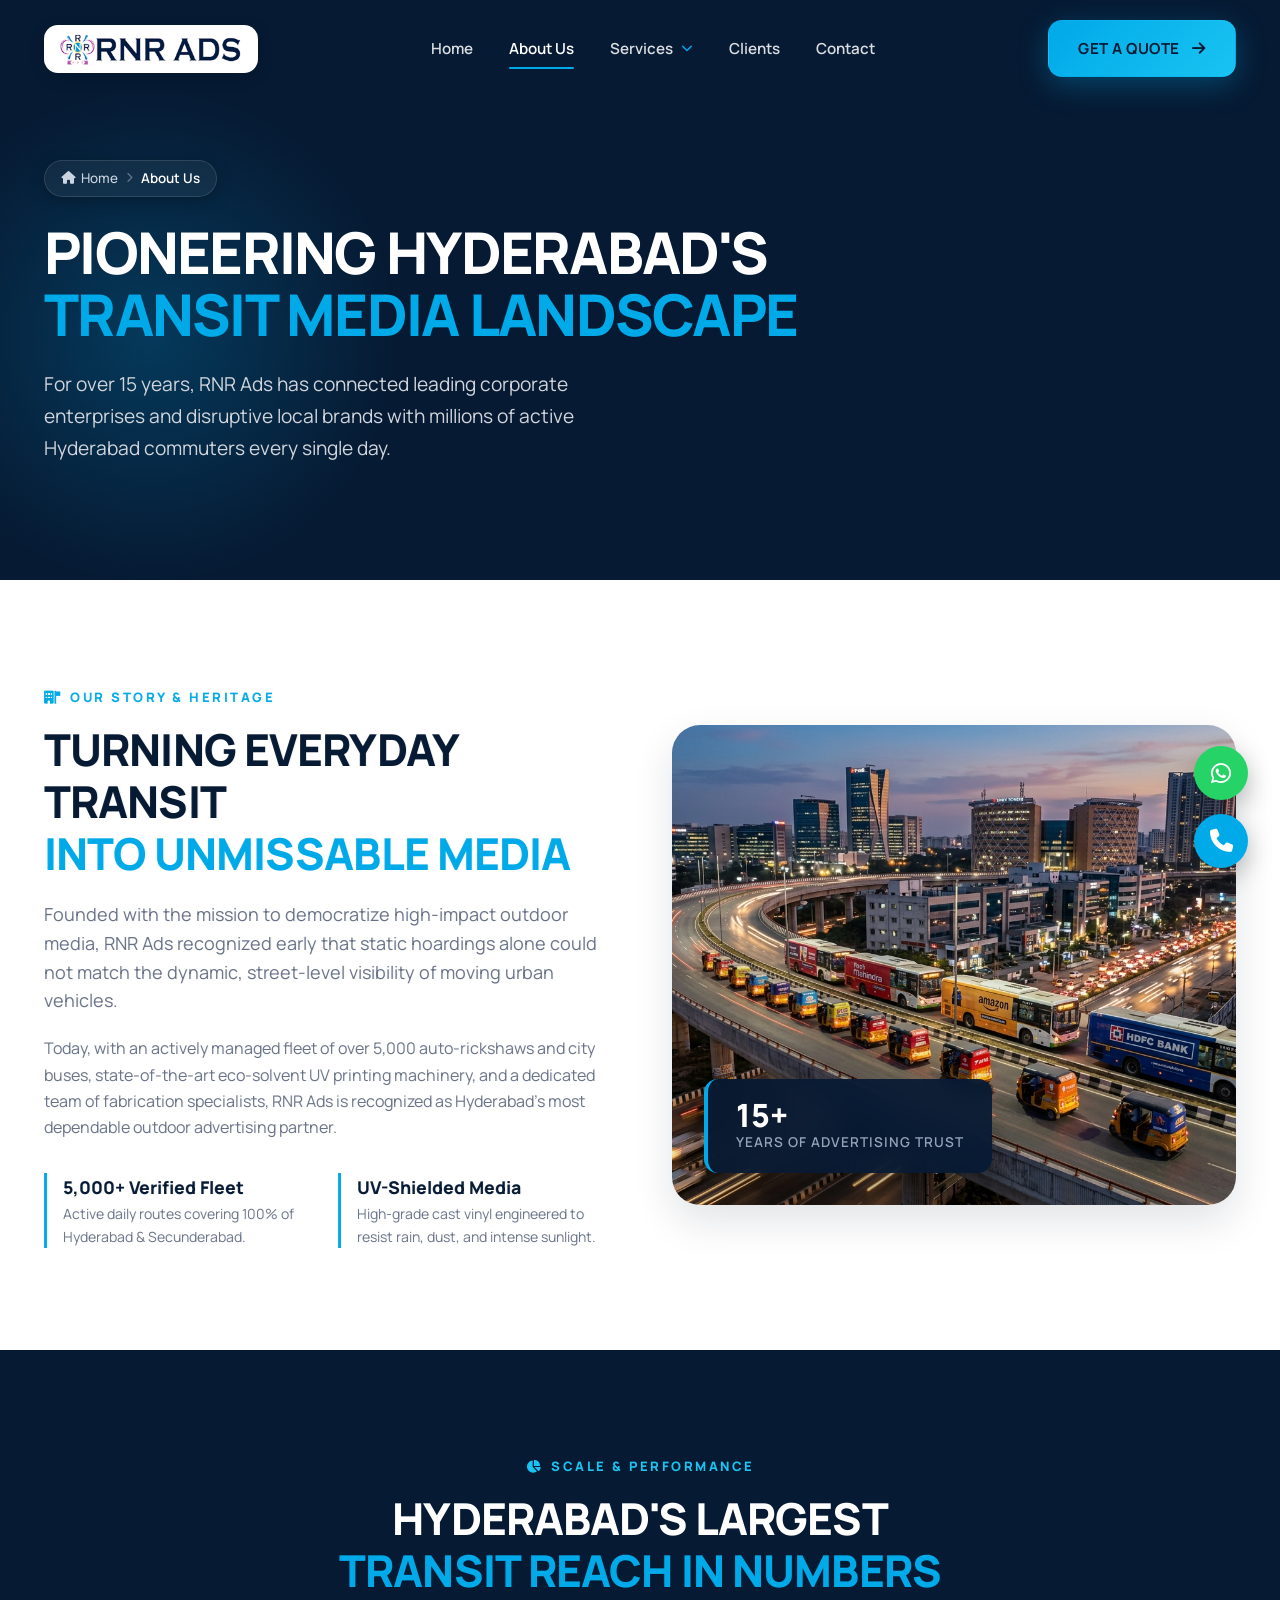
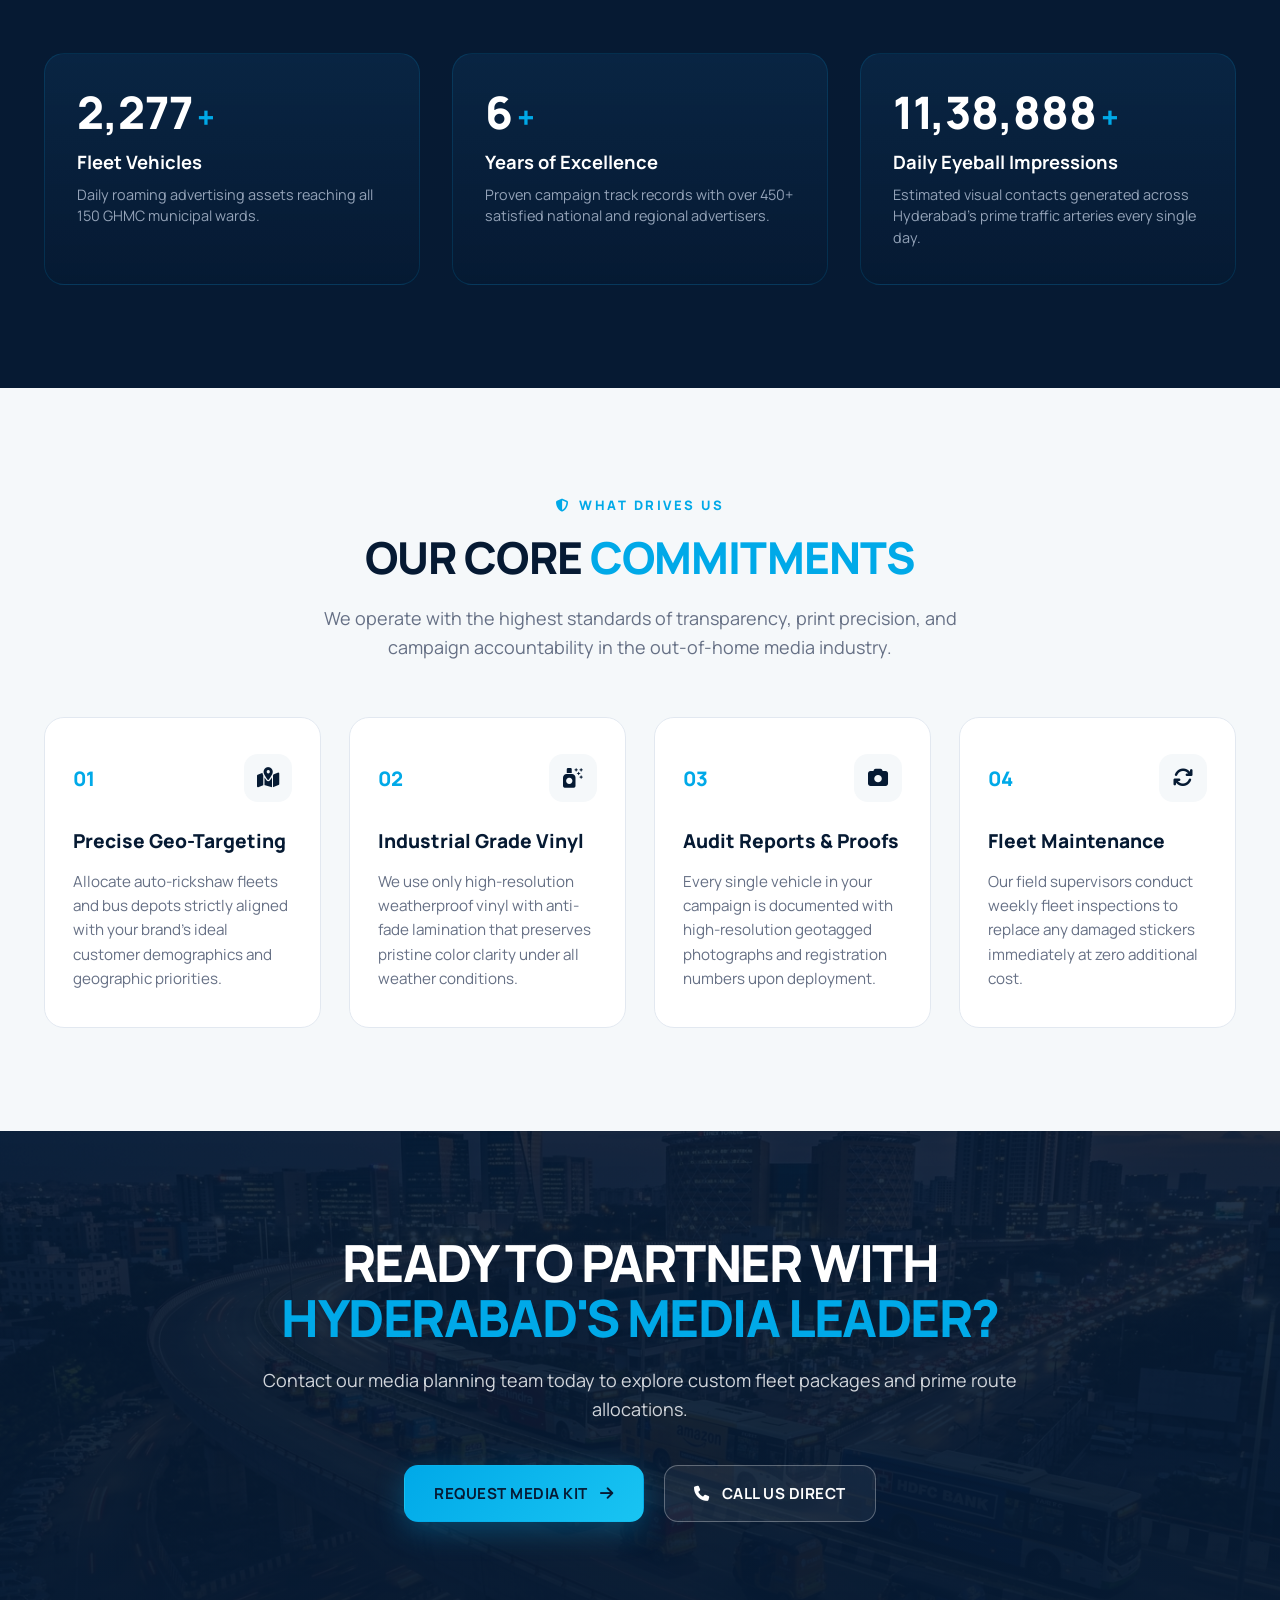
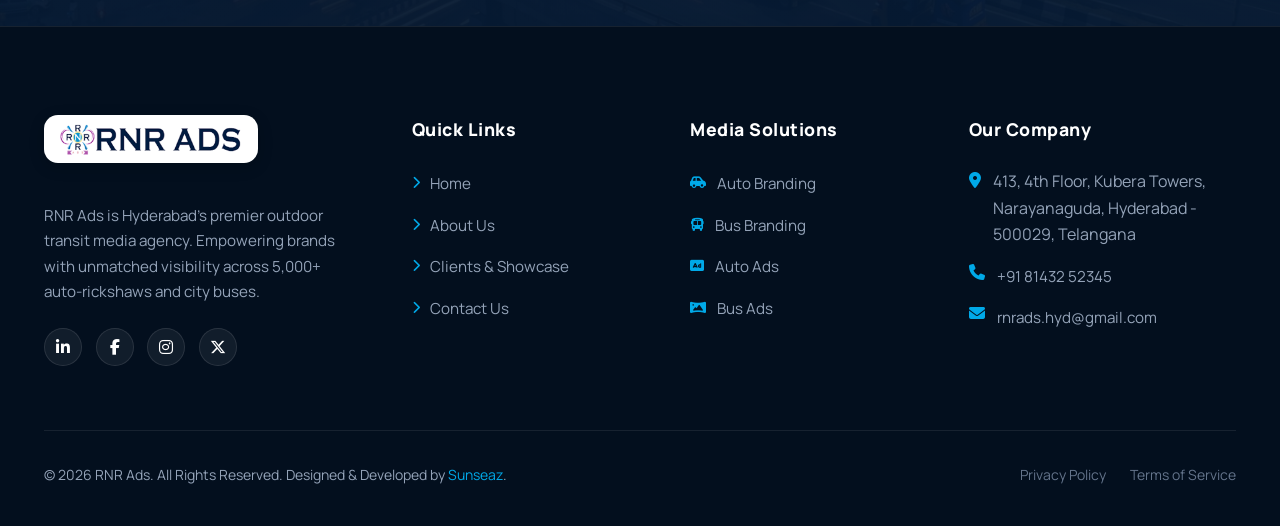
==== commit 62dff21c: "added responsive to all screens" ====
--- a/about.html
+++ b/about.html
@@ -1,16 +1,20 @@
 <!DOCTYPE html>
 <html lang="en">
+
 <head>
   <meta charset="UTF-8">
   <meta name="viewport" content="width=device-width, initial-scale=1.0">
   <title>About Us | RNR Ads - Hyderabad's Transit Advertising Pioneer</title>
-  <meta name="description" content="Discover RNR Ads - 15+ years of transforming Hyderabad streets into high-yield outdoor advertising assets with 5,000+ auto-rickshaws and transit buses.">
-  <meta name="keywords" content="About RNR Ads, Hyderabad outdoor advertising company, transit advertising agency Telangana">
+  <meta name="description"
+    content="Discover RNR Ads - 15+ years of transforming Hyderabad streets into high-yield outdoor advertising assets with 5,000+ auto-rickshaws and transit buses.">
+  <meta name="keywords"
+    content="About RNR Ads, Hyderabad outdoor advertising company, transit advertising agency Telangana">
 
   <!-- Google Fonts: Manrope -->
   <link rel="preconnect" href="https://fonts.googleapis.com">
   <link rel="preconnect" href="https://fonts.gstatic.com" crossorigin>
-  <link href="https://fonts.googleapis.com/css2?family=Manrope:wght@400;500;600;700;800;900&display=swap" rel="stylesheet">
+  <link href="https://fonts.googleapis.com/css2?family=Manrope:wght@400;500;600;700;800;900&display=swap"
+    rel="stylesheet">
 
   <!-- Font Awesome Icons -->
   <link rel="stylesheet" href="https://cdnjs.cloudflare.com/ajax/libs/font-awesome/6.5.1/css/all.min.css">
@@ -22,6 +26,7 @@
   <link rel="stylesheet" href="css/animations.css">
   <link rel="stylesheet" href="css/responsive.css">
 </head>
+
 <body>
 
   <!-- Header -->
@@ -103,7 +108,8 @@
             <span class="text-cyan">TRANSIT MEDIA LANDSCAPE</span>
           </h1>
           <p class="hero-description">
-            For over 15 years, RNR Ads has connected leading corporate enterprises and disruptive local brands with millions of active Hyderabad commuters every single day.
+            For over 15 years, RNR Ads has connected leading corporate enterprises and disruptive local brands with
+            millions of active Hyderabad commuters every single day.
           </p>
         </div>
       </div>
@@ -122,20 +128,25 @@
               <span class="text-cyan">INTO UNMISSABLE MEDIA</span>
             </h2>
             <p class="section-subtitle" style="margin-bottom: 1.25rem;">
-              Founded with the mission to democratize high-impact outdoor media, RNR Ads recognized early that static hoardings alone could not match the dynamic, street-level visibility of moving urban vehicles.
+              Founded with the mission to democratize high-impact outdoor media, RNR Ads recognized early that static
+              hoardings alone could not match the dynamic, street-level visibility of moving urban vehicles.
             </p>
             <p style="color: var(--color-text-muted); font-size: 1rem; line-height: 1.65; margin-bottom: 2rem;">
-              Today, with an actively managed fleet of over 5,000 auto-rickshaws and city buses, state-of-the-art eco-solvent UV printing machinery, and a dedicated team of fabrication specialists, RNR Ads is recognized as Hyderabad's most dependable outdoor advertising partner.
+              Today, with an actively managed fleet of over 5,000 auto-rickshaws and city buses, state-of-the-art
+              eco-solvent UV printing machinery, and a dedicated team of fabrication specialists, RNR Ads is recognized
+              as Hyderabad's most dependable outdoor advertising partner.
             </p>
 
             <div style="display: grid; grid-template-columns: 1fr 1fr; gap: 1.5rem; margin-top: 1rem;">
               <div style="border-left: 3px solid var(--color-accent); padding-left: 1rem;">
                 <h4 style="font-size: 1.1rem; color: var(--color-primary); font-weight: 800;">5,000+ Verified Fleet</h4>
-                <p style="font-size: 0.875rem; color: var(--color-text-muted);">Active daily routes covering 100% of Hyderabad &amp; Secunderabad.</p>
+                <p style="font-size: 0.875rem; color: var(--color-text-muted);">Active daily routes covering 100% of
+                  Hyderabad &amp; Secunderabad.</p>
               </div>
               <div style="border-left: 3px solid var(--color-accent); padding-left: 1rem;">
                 <h4 style="font-size: 1.1rem; color: var(--color-primary); font-weight: 800;">UV-Shielded Media</h4>
-                <p style="font-size: 0.875rem; color: var(--color-text-muted);">High-grade cast vinyl engineered to resist rain, dust, and intense sunlight.</p>
+                <p style="font-size: 0.875rem; color: var(--color-text-muted);">High-grade cast vinyl engineered to
+                  resist rain, dust, and intense sunlight.</p>
               </div>
             </div>
           </div>
@@ -180,7 +191,8 @@
               <span class="counter-val" data-target="15">0</span><span class="stat-plus">+</span>
             </div>
             <h3 class="stat-title">Years of Excellence</h3>
-            <p class="stat-desc">Proven campaign track records with over 450+ satisfied national and regional advertisers.</p>
+            <p class="stat-desc">Proven campaign track records with over 450+ satisfied national and regional
+              advertisers.</p>
           </div>
 
           <div class="stat-box reveal-fade-up delay-300">
@@ -188,7 +200,8 @@
               <span class="counter-val" data-target="2500000">0</span><span class="stat-plus">+</span>
             </div>
             <h3 class="stat-title">Daily Eyeball Impressions</h3>
-            <p class="stat-desc">Estimated visual contacts generated across Hyderabad's prime traffic arteries every single day.</p>
+            <p class="stat-desc">Estimated visual contacts generated across Hyderabad's prime traffic arteries every
+              single day.</p>
           </div>
         </div>
       </div>
@@ -205,7 +218,8 @@
             OUR CORE <span class="text-cyan">COMMITMENTS</span>
           </h2>
           <p class="section-subtitle" style="margin: 0 auto;">
-            We operate with the highest standards of transparency, print precision, and campaign accountability in the out-of-home media industry.
+            We operate with the highest standards of transparency, print precision, and campaign accountability in the
+            out-of-home media industry.
           </p>
         </div>
 
@@ -216,7 +230,8 @@
               <div class="why-icon"><i class="fa-solid fa-map-location-dot"></i></div>
             </div>
             <h3 class="why-title">Precise Geo-Targeting</h3>
-            <p class="why-desc">Allocate auto-rickshaw fleets and bus depots strictly aligned with your brand's ideal customer demographics and geographic priorities.</p>
+            <p class="why-desc">Allocate auto-rickshaw fleets and bus depots strictly aligned with your brand's ideal
+              customer demographics and geographic priorities.</p>
           </div>
 
           <div class="why-card reveal-fade-up delay-200">
@@ -225,7 +240,8 @@
               <div class="why-icon"><i class="fa-solid fa-spray-can-sparkles"></i></div>
             </div>
             <h3 class="why-title">Industrial Grade Vinyl</h3>
-            <p class="why-desc">We use only high-resolution weatherproof vinyl with anti-fade lamination that preserves pristine color clarity under all weather conditions.</p>
+            <p class="why-desc">We use only high-resolution weatherproof vinyl with anti-fade lamination that preserves
+              pristine color clarity under all weather conditions.</p>
           </div>
 
           <div class="why-card reveal-fade-up delay-300">
@@ -234,7 +250,8 @@
               <div class="why-icon"><i class="fa-solid fa-camera"></i></div>
             </div>
             <h3 class="why-title">Audit Reports &amp; Proofs</h3>
-            <p class="why-desc">Every single vehicle in your campaign is documented with high-resolution geotagged photographs and registration numbers upon deployment.</p>
+            <p class="why-desc">Every single vehicle in your campaign is documented with high-resolution geotagged
+              photographs and registration numbers upon deployment.</p>
           </div>
 
           <div class="why-card reveal-fade-up delay-400">
@@ -243,7 +260,8 @@
               <div class="why-icon"><i class="fa-solid fa-arrows-rotate"></i></div>
             </div>
             <h3 class="why-title">Fleet Maintenance</h3>
-            <p class="why-desc">Our field supervisors conduct weekly fleet inspections to replace any damaged stickers immediately at zero additional cost.</p>
+            <p class="why-desc">Our field supervisors conduct weekly fleet inspections to replace any damaged stickers
+              immediately at zero additional cost.</p>
           </div>
         </div>
       </div>
@@ -284,7 +302,8 @@
             <img src="assets/logos/logo-RNR.png" alt="RNR Ads Outdoor Advertising" width="180" height="42">
           </a>
           <p>
-            RNR Ads is Hyderabad's premier outdoor transit media agency. Empowering brands with unmatched visibility across 5,000+ auto-rickshaws and city buses.
+            RNR Ads is Hyderabad's premier outdoor transit media agency. Empowering brands with unmatched visibility
+            across 5,000+ auto-rickshaws and city buses.
           </p>
           <div class="social-links" style="margin-top: 1.5rem;">
             <a href="#" class="social-btn" aria-label="LinkedIn"><i class="fa-brands fa-linkedin-in"></i></a>
@@ -300,7 +319,8 @@
           <ul class="footer-links">
             <li><a href="index.html"><i class="fa-solid fa-chevron-right"></i> <span>Home</span></a></li>
             <li><a href="about.html"><i class="fa-solid fa-chevron-right"></i> <span>About Us</span></a></li>
-            <li><a href="clients.html"><i class="fa-solid fa-chevron-right"></i> <span>Clients &amp; Showcase</span></a></li>
+            <li><a href="clients.html"><i class="fa-solid fa-chevron-right"></i> <span>Clients &amp; Showcase</span></a>
+            </li>
             <li><a href="contact.html"><i class="fa-solid fa-chevron-right"></i> <span>Contact Us</span></a></li>
           </ul>
         </div>
@@ -337,7 +357,8 @@
       </div>
 
       <div class="footer-bottom">
-        <div>&copy; <span class="current-year">2026</span> RNR Ads. All Rights Reserved. Designed & Developed by <a href="https://sunseaz.com" target="_blank" rel="noopener noreferrer">Sunseaz</a>.</div>
+        <div>&copy; <span class="current-year">2026</span> RNR Ads. All Rights Reserved. Designed & Developed by <a
+            href="https://sunseaz.com" target="_blank" rel="noopener noreferrer">Sunseaz</a>.</div>
         <div style="display: flex; gap: 1.5rem;">
           <a href="privacy-policy.html" style="color: #64748B;">Privacy Policy</a>
           <a href="terms-of-service.html" style="color: #64748B;">Terms of Service</a>
@@ -348,7 +369,8 @@
 
   <!-- Floating Buttons -->
   <div class="floating-actions-container" aria-label="Quick contact actions">
-    <a href="https://wa.me/918143252345?text=Hi%20RNR%20Ads%2C%20I%20would%20like%20to%20inquire%20about%20outdoor%20advertising%20in%20Hyderabad" target="_blank" rel="noopener noreferrer" class="float-btn float-whatsapp" aria-label="Chat on WhatsApp">
+    <a href="https://wa.me/918143252345?text=Hi%20RNR%20Ads%2C%20I%20would%20like%20to%20inquire%20about%20outdoor%20advertising%20in%20Hyderabad"
+      target="_blank" rel="noopener noreferrer" class="float-btn float-whatsapp" aria-label="Chat on WhatsApp">
       <i class="fa-brands fa-whatsapp"></i>
       <span class="float-tooltip">Chat on WhatsApp</span>
     </a>
@@ -370,7 +392,8 @@
           <i class="fa-solid fa-bolt"></i> FAST 2-HOUR RESPONSE
         </div>
         <h3 class="modal-title" id="modalTitle">Request a Campaign Quote</h3>
-        <p class="modal-subtitle">Share your target requirements and receive a customized route media plan with transparent rates.</p>
+        <p class="modal-subtitle">Share your target requirements and receive a customized route media plan with
+          transparent rates.</p>
       </div>
 
       <form class="rnr-quote-form" action="#" method="POST">
@@ -421,7 +444,9 @@
 
         <div class="form-group">
           <label class="form-label" for="modal-message">Estimated Fleet Size &amp; Campaign Goals</label>
-          <textarea id="modal-message" class="form-control" placeholder="e.g. Need 100 auto-rickshaws for 30 days starting next month..." style="min-height: 85px;"></textarea>
+          <textarea id="modal-message" class="form-control"
+            placeholder="e.g. Need 100 auto-rickshaws for 30 days starting next month..."
+            style="min-height: 85px;"></textarea>
         </div>
 
         <button type="submit" class="btn btn-primary" style="width: 100%; padding: 1.05rem; font-size: 1rem;">
@@ -435,4 +460,5 @@
   <script src="https://cdn.jsdelivr.net/npm/swiper@11/swiper-bundle.min.js"></script>
   <script src="js/script.js"></script>
 </body>
-</html>
+
+</html>
--- a/css/style.css
+++ b/css/style.css
@@ -98,6 +98,8 @@
   font-size: 16px;
   -webkit-font-smoothing: antialiased;
   -moz-osx-font-smoothing: grayscale;
+  overflow-x: hidden;
+  max-width: 100%;
 }
 
 body {
@@ -107,6 +109,8 @@
   line-height: 1.65;
   overflow-x: hidden;
   position: relative;
+  width: 100%;
+  max-width: 100%;
 }
 
 img,
--- a/css/animations.css
+++ b/css/animations.css
@@ -64,16 +64,25 @@
 
 .reveal-fade-left {
   opacity: 0;
-  transform: translateX(-35px);
+  transform: translateY(24px);
   transition: opacity 0.7s cubic-bezier(0.16, 1, 0.3, 1), transform 0.7s cubic-bezier(0.16, 1, 0.3, 1);
   will-change: opacity, transform;
 }
 
 .reveal-fade-right {
   opacity: 0;
-  transform: translateX(35px);
+  transform: translateY(24px);
   transition: opacity 0.7s cubic-bezier(0.16, 1, 0.3, 1), transform 0.7s cubic-bezier(0.16, 1, 0.3, 1);
   will-change: opacity, transform;
+}
+
+@media (min-width: 992px) {
+  .reveal-fade-left {
+    transform: translateX(-35px);
+  }
+  .reveal-fade-right {
+    transform: translateX(35px);
+  }
 }
 
 .reveal-zoom {
--- a/css/responsive.css
+++ b/css/responsive.css
@@ -43,34 +43,48 @@
     --section-padding: 4.5rem 0;
   }
 
-  /* Header & Mobile Nav Toggle */
   .nav-toggle {
     display: flex;
     align-items: center;
     justify-content: center;
+    min-width: 44px;
+    min-height: 44px;
+    width: 44px;
+    height: 44px;
+    background: rgba(255, 255, 255, 0.06);
+    border: 1px solid rgba(255, 255, 255, 0.12);
+    border-radius: var(--radius-sm);
+    color: var(--color-white);
+    font-size: 1.25rem;
+    cursor: pointer;
   }
 
   .nav-menu {
     position: fixed;
     top: 0;
-    right: -100%;
-    width: 82%;
-    max-width: 380px;
+    right: 0;
+    width: 85%;
+    max-width: 360px;
     height: 100vh;
-    background: rgba(6, 26, 51, 0.98);
-    backdrop-filter: blur(20px);
-    -webkit-backdrop-filter: blur(20px);
+    height: 100dvh;
+    background: rgba(4, 18, 36, 0.98);
+    backdrop-filter: blur(24px);
+    -webkit-backdrop-filter: blur(24px);
     flex-direction: column;
     align-items: flex-start;
-    padding: 6.5rem 2.5rem 2.5rem 2.5rem;
-    gap: 1.5rem;
-    box-shadow: -10px 0 35px rgba(0, 0, 0, 0.5);
-    transition: right var(--transition-normal);
-    z-index: 999;
+    padding: 5.5rem 1.75rem 2.5rem 1.75rem;
+    gap: 1.25rem;
+    box-shadow: -10px 0 40px rgba(0, 0, 0, 0.7);
+    transform: translateX(100%);
+    transition: transform 0.35s cubic-bezier(0.16, 1, 0.3, 1), visibility 0.35s ease;
+    visibility: hidden;
+    z-index: 9999;
+    overflow-y: auto;
   }
 
   .nav-menu.active {
-    right: 0;
+    transform: translateX(0);
+    visibility: visible;
   }
 
   .nav-link {
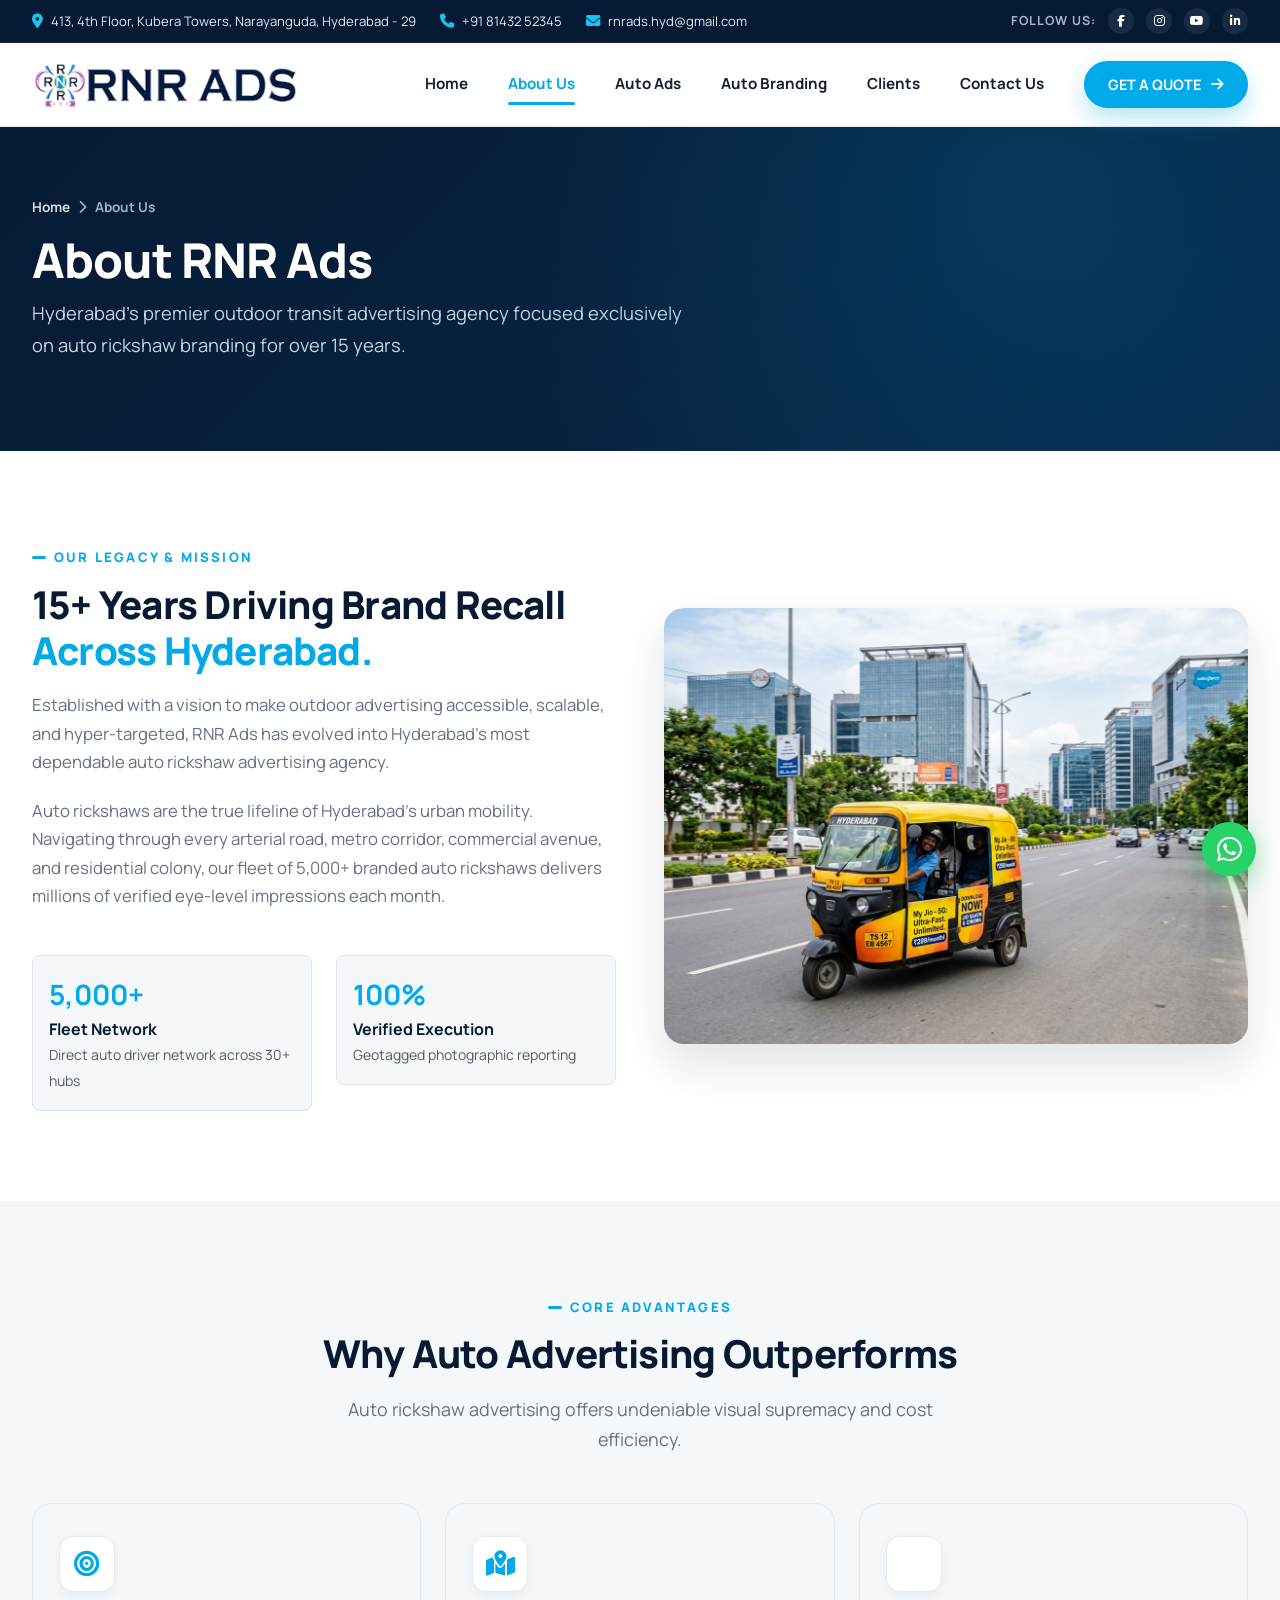
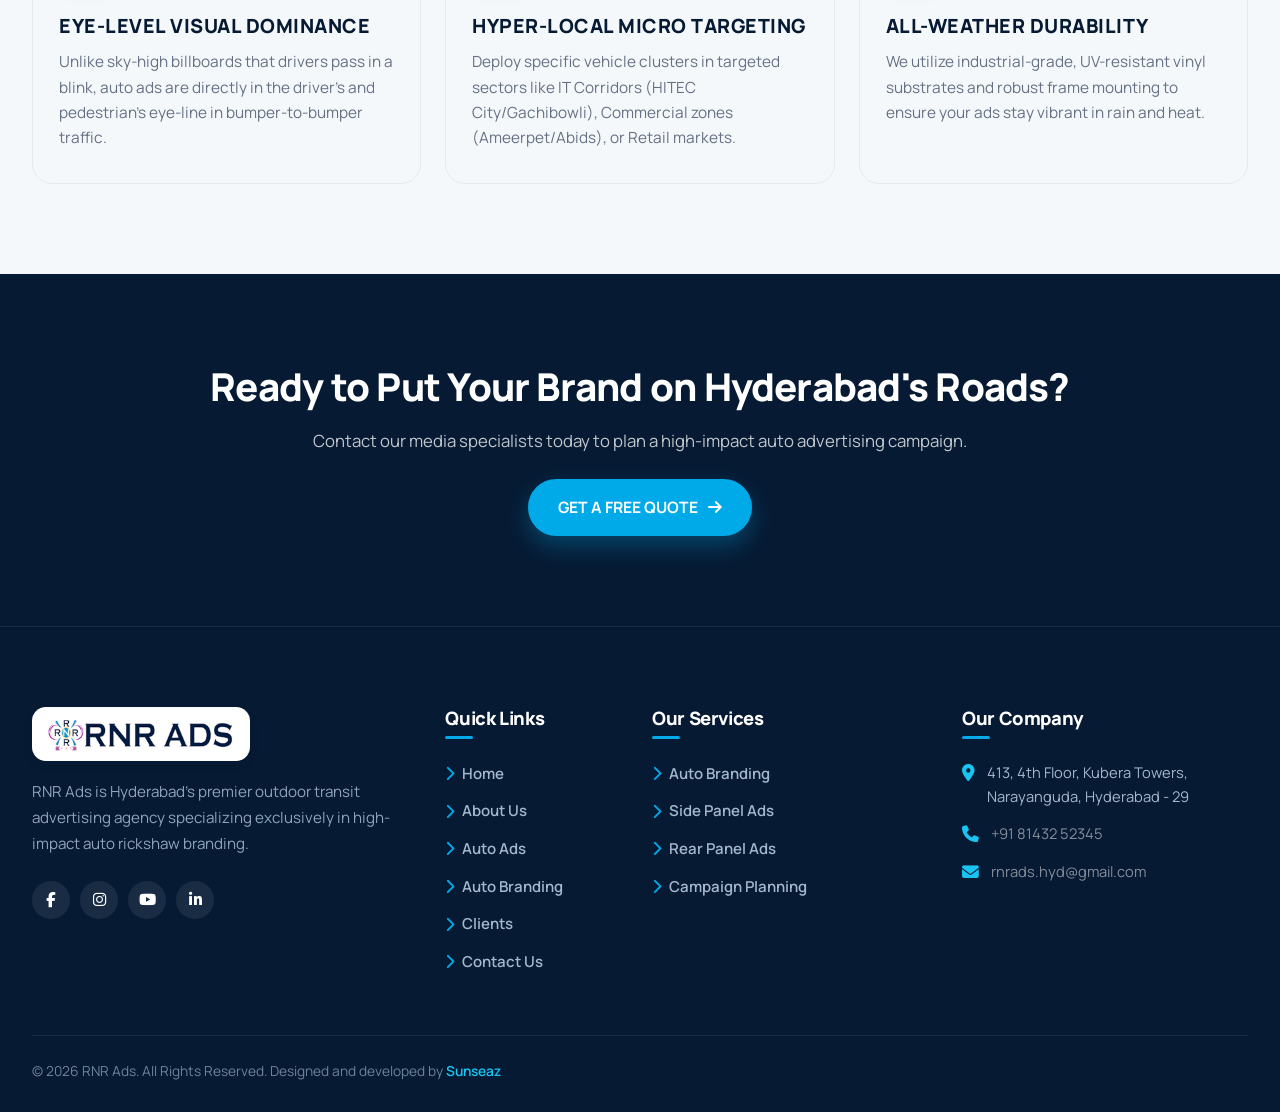
==== commit 8a4c5c44: "uploading RNR ads project to git" ====
--- a/about.html
+++ b/about.html
@@ -4,460 +4,366 @@
 <head>
   <meta charset="UTF-8">
   <meta name="viewport" content="width=device-width, initial-scale=1.0">
-  <title>About Us | RNR Ads - Hyderabad's Transit Advertising Pioneer</title>
+  <title>About Us | RNR Ads — Hyderabad's Leading Auto Rickshaw Media</title>
   <meta name="description"
-    content="Discover RNR Ads - 15+ years of transforming Hyderabad streets into high-yield outdoor advertising assets with 5,000+ auto-rickshaws and transit buses.">
-  <meta name="keywords"
-    content="About RNR Ads, Hyderabad outdoor advertising company, transit advertising agency Telangana">
-
-  <!-- Google Fonts: Manrope -->
+    content="Learn about RNR Ads, Hyderabad's premier outdoor transit advertising agency with 15+ years experience and 5,000+ auto rickshaws on the move daily.">
+
+  <!-- Favicon Icons -->
+  <link rel="icon" type="image/svg+xml" href="assets/icons/favicon.svg">
+  <link rel="icon" type="image/png" sizes="32x32" href="assets/icons/favicon-32x32.png">
+  <link rel="icon" type="image/png" href="assets/icons/favicon.png">
+  <link rel="apple-touch-icon" href="assets/icons/favicon.png">
+
   <link rel="preconnect" href="https://fonts.googleapis.com">
   <link rel="preconnect" href="https://fonts.gstatic.com" crossorigin>
   <link href="https://fonts.googleapis.com/css2?family=Manrope:wght@400;500;600;700;800;900&display=swap"
     rel="stylesheet">
 
-  <!-- Font Awesome Icons -->
+  <link href="https://cdn.jsdelivr.net/npm/bootstrap@5.3.3/dist/css/bootstrap.min.css" rel="stylesheet">
   <link rel="stylesheet" href="https://cdnjs.cloudflare.com/ajax/libs/font-awesome/6.5.1/css/all.min.css">
-  <!-- Swiper.js CSS -->
-  <link rel="stylesheet" href="https://cdn.jsdelivr.net/npm/swiper@11/swiper-bundle.min.css">
-
-  <!-- Custom Stylesheets -->
+  <link rel="stylesheet" href="https://cdn.jsdelivr.net/npm/bootstrap-icons@1.11.3/font/bootstrap-icons.min.css">
+
   <link rel="stylesheet" href="css/style.css">
-  <link rel="stylesheet" href="css/animations.css">
   <link rel="stylesheet" href="css/responsive.css">
 </head>
 
 <body>
 
-  <!-- Header -->
-  <header class="site-header" id="header">
-    <div class="container nav-container">
-      <a href="index.html" class="logo-wrap" aria-label="RNR Ads Home">
-        <img src="assets/logos/logo-RNR.png" alt="RNR Ads Logo" width="180" height="42">
+  <!-- TOP BAR -->
+  <header class="top-bar">
+    <div class="container-custom">
+      <div class="top-bar-inner">
+        <div class="top-bar-contact">
+          <div class="top-bar-item location-item">
+            <i class="fa-solid fa-location-dot"></i>
+            <span>413, 4th Floor, Kubera Towers, Narayanguda, Hyderabad - 29</span>
+          </div>
+          <div class="top-bar-item phone-item">
+            <i class="fa-solid fa-phone"></i>
+            <a href="tel:+918143252345">+91 81432 52345</a>
+          </div>
+          <div class="top-bar-item email-item">
+            <i class="fa-solid fa-envelope"></i>
+            <a href="mailto:rnrads.hyd@gmail.com">rnrads.hyd@gmail.com</a>
+          </div>
+        </div>
+        <div class="top-bar-social">
+          <span>Follow Us:</span>
+          <a href="#" aria-label="Facebook"><i class="fa-brands fa-facebook-f"></i></a>
+          <a href="#" aria-label="Instagram"><i class="fa-brands fa-instagram"></i></a>
+          <a href="#" aria-label="YouTube"><i class="fa-brands fa-youtube"></i></a>
+          <a href="#" aria-label="LinkedIn"><i class="fa-brands fa-linkedin-in"></i></a>
+        </div>
+      </div>
+    </div>
+  </header>
+
+  <!-- NAVBAR -->
+  <nav class="navbar navbar-expand-lg main-navbar sticky-top">
+    <div class="container-custom d-flex align-items-center justify-content-between">
+      <a class="navbar-brand navbar-brand-wrapper" href="index.html">
+        <img src="assets/logo/RNR-main-logo.png" alt="RNR ADS Logo" class="brand-logo-img">
       </a>
-
-      <nav class="nav-menu" id="navMenu" aria-label="Primary Navigation">
-        <a href="index.html" class="nav-link">Home</a>
-        <a href="about.html" class="nav-link active">About Us</a>
-
-        <!-- Services Dropdown -->
-        <div class="nav-item-dropdown">
-          <button class="dropdown-toggle nav-link" aria-expanded="false" aria-haspopup="true">
-            <span>Services</span>
-            <i class="fa-solid fa-chevron-down"></i>
+      <button class="navbar-toggler navbar-toggler-custom d-lg-none" type="button" data-bs-toggle="collapse"
+        data-bs-target="#navbarNav" aria-controls="navbarNav" aria-expanded="false" aria-label="Toggle navigation">
+        <span class="bar"></span>
+        <span class="bar"></span>
+        <span class="bar"></span>
+      </button>
+      <div class="collapse navbar-collapse justify-content-end" id="navbarNav">
+        <ul class="navbar-nav align-items-lg-center gap-lg-2">
+          <li class="nav-item"><a class="nav-link nav-link-custom" href="index.html">Home</a></li>
+          <li class="nav-item"><a class="nav-link nav-link-custom active" href="about.html">About Us</a></li>
+          <li class="nav-item"><a class="nav-link nav-link-custom" href="auto-ads.html">Auto Ads</a></li>
+          <li class="nav-item"><a class="nav-link nav-link-custom" href="auto-branding.html">Auto Branding</a></li>
+          <li class="nav-item"><a class="nav-link nav-link-custom" href="clients.html">Clients</a></li>
+          <li class="nav-item"><a class="nav-link nav-link-custom" href="contact.html">Contact Us</a></li>
+        </ul>
+        <div class="ms-lg-4 mt-3 mt-lg-0">
+          <button type="button" class="btn-cyan nav-btn-quote" data-bs-toggle="modal" data-bs-target="#quoteModal">
+            GET A QUOTE <i class="fa-solid fa-arrow-right btn-arrow"></i>
           </button>
-          <div class="dropdown-menu">
-            <a href="auto-branding.html" class="dropdown-link">
-              <i class="fa-solid fa-car-side"></i>
-              <span>Auto Branding</span>
-            </a>
-            <a href="bus-branding.html" class="dropdown-link">
-              <i class="fa-solid fa-bus"></i>
-              <span>Bus Branding</span>
-            </a>
-            <a href="auto-ads.html" class="dropdown-link">
-              <i class="fa-solid fa-rectangle-ad"></i>
-              <span>Auto Ads</span>
-            </a>
-            <a href="bus-ads.html" class="dropdown-link">
-              <i class="fa-solid fa-panorama"></i>
-              <span>Bus Ads</span>
-            </a>
-          </div>
-        </div>
-
-        <a href="clients.html" class="nav-link">Clients</a>
-        <a href="contact.html" class="nav-link">Contact</a>
-        <div class="mobile-menu-cta" style="display: none;">
-          <a href="#quoteModal" class="btn btn-primary btn-quote-popup">Get a Quote</a>
-        </div>
-      </nav>
-
-      <div class="nav-cta">
-        <a href="#quoteModal" class="btn btn-primary btn-quote-popup">
-          <span>Get a Quote</span>
-          <i class="fa-solid fa-arrow-right"></i>
-        </a>
-      </div>
-
-      <button class="nav-toggle" aria-label="Toggle navigation menu" aria-expanded="false">
-        <i class="fa-solid fa-bars-staggered"></i>
-      </button>
-    </div>
-  </header>
-
-  <main>
-    <!-- Page Hero Banner -->
-    <section class="page-hero">
-      <div class="hero-glow"></div>
-      <div class="container">
-        <div class="page-hero-content reveal-fade-up">
-          <nav class="breadcrumb-nav" aria-label="Breadcrumb">
-            <ol class="breadcrumb-list">
-              <li class="breadcrumb-item">
-                <a href="index.html"><i class="fa-solid fa-house"></i> Home</a>
-              </li>
-              <li class="breadcrumb-separator"><i class="fa-solid fa-chevron-right"></i></li>
-              <li class="breadcrumb-item active" aria-current="page">
-                <span>About Us</span>
-              </li>
-            </ol>
-          </nav>
-          <h1 class="hero-heading" style="font-size: clamp(2.5rem, 4.5vw, 3.8rem);">
-            PIONEERING HYDERABAD'S <br>
-            <span class="text-cyan">TRANSIT MEDIA LANDSCAPE</span>
-          </h1>
-          <p class="hero-description">
-            For over 15 years, RNR Ads has connected leading corporate enterprises and disruptive local brands with
-            millions of active Hyderabad commuters every single day.
-          </p>
-        </div>
-      </div>
-    </section>
-
-    <!-- Company Story Section -->
-    <section class="section section-white">
-      <div class="container">
-        <div class="split-grid">
-          <div class="reveal-fade-left">
-            <div class="eyebrow">
-              <i class="fa-solid fa-building-flag"></i> Our Story &amp; Heritage
-            </div>
-            <h2 class="section-heading section-heading-light">
-              TURNING EVERYDAY TRANSIT <br>
-              <span class="text-cyan">INTO UNMISSABLE MEDIA</span>
-            </h2>
-            <p class="section-subtitle" style="margin-bottom: 1.25rem;">
-              Founded with the mission to democratize high-impact outdoor media, RNR Ads recognized early that static
-              hoardings alone could not match the dynamic, street-level visibility of moving urban vehicles.
-            </p>
-            <p style="color: var(--color-text-muted); font-size: 1rem; line-height: 1.65; margin-bottom: 2rem;">
-              Today, with an actively managed fleet of over 5,000 auto-rickshaws and city buses, state-of-the-art
-              eco-solvent UV printing machinery, and a dedicated team of fabrication specialists, RNR Ads is recognized
-              as Hyderabad's most dependable outdoor advertising partner.
-            </p>
-
-            <div style="display: grid; grid-template-columns: 1fr 1fr; gap: 1.5rem; margin-top: 1rem;">
-              <div style="border-left: 3px solid var(--color-accent); padding-left: 1rem;">
-                <h4 style="font-size: 1.1rem; color: var(--color-primary); font-weight: 800;">5,000+ Verified Fleet</h4>
-                <p style="font-size: 0.875rem; color: var(--color-text-muted);">Active daily routes covering 100% of
-                  Hyderabad &amp; Secunderabad.</p>
-              </div>
-              <div style="border-left: 3px solid var(--color-accent); padding-left: 1rem;">
-                <h4 style="font-size: 1.1rem; color: var(--color-primary); font-weight: 800;">UV-Shielded Media</h4>
-                <p style="font-size: 0.875rem; color: var(--color-text-muted);">High-grade cast vinyl engineered to
-                  resist rain, dust, and intense sunlight.</p>
-              </div>
-            </div>
-          </div>
-
-          <div class="reveal-fade-right">
-            <div class="intro-image-wrap">
-              <img src="assets/images/fleet-transit.jpg" alt="RNR Ads Fleet moving through Hyderabad city flyover">
-              <div class="intro-stat-badge">
-                <div class="intro-stat-num">15+</div>
-                <div class="intro-stat-text">Years Of Advertising Trust</div>
-              </div>
-            </div>
-          </div>
-        </div>
-      </div>
-    </section>
-
-    <!-- Stats Matrix -->
-    <section class="section section-dark">
-      <div class="container">
-        <div class="section-header-center reveal-fade-up">
-          <div class="eyebrow eyebrow-light">
-            <i class="fa-solid fa-chart-pie"></i> Scale &amp; Performance
-          </div>
-          <h2 class="section-heading section-heading-dark">
-            HYDERABAD'S LARGEST <br>
-            <span class="text-cyan">TRANSIT REACH IN NUMBERS</span>
-          </h2>
-        </div>
-
-        <div class="stats-grid">
-          <div class="stat-box reveal-fade-up delay-100">
-            <div class="stat-number-wrap">
-              <span class="counter-val" data-target="5000">0</span><span class="stat-plus">+</span>
-            </div>
-            <h3 class="stat-title">Fleet Vehicles</h3>
-            <p class="stat-desc">Daily roaming advertising assets reaching all 150 GHMC municipal wards.</p>
-          </div>
-
-          <div class="stat-box reveal-fade-up delay-200">
-            <div class="stat-number-wrap">
-              <span class="counter-val" data-target="15">0</span><span class="stat-plus">+</span>
-            </div>
-            <h3 class="stat-title">Years of Excellence</h3>
-            <p class="stat-desc">Proven campaign track records with over 450+ satisfied national and regional
-              advertisers.</p>
-          </div>
-
-          <div class="stat-box reveal-fade-up delay-300">
-            <div class="stat-number-wrap">
-              <span class="counter-val" data-target="2500000">0</span><span class="stat-plus">+</span>
-            </div>
-            <h3 class="stat-title">Daily Eyeball Impressions</h3>
-            <p class="stat-desc">Estimated visual contacts generated across Hyderabad's prime traffic arteries every
-              single day.</p>
-          </div>
-        </div>
-      </div>
-    </section>
-
-    <!-- Core Values & Standards -->
-    <section class="section section-light">
-      <div class="container">
-        <div class="section-header-center reveal-fade-up">
-          <div class="eyebrow">
-            <i class="fa-solid fa-shield-halved"></i> What Drives Us
-          </div>
-          <h2 class="section-heading section-heading-light">
-            OUR CORE <span class="text-cyan">COMMITMENTS</span>
-          </h2>
-          <p class="section-subtitle" style="margin: 0 auto;">
-            We operate with the highest standards of transparency, print precision, and campaign accountability in the
-            out-of-home media industry.
-          </p>
-        </div>
-
-        <div class="why-grid">
-          <div class="why-card reveal-fade-up delay-100">
-            <div class="why-card-top">
-              <span class="why-num">01</span>
-              <div class="why-icon"><i class="fa-solid fa-map-location-dot"></i></div>
-            </div>
-            <h3 class="why-title">Precise Geo-Targeting</h3>
-            <p class="why-desc">Allocate auto-rickshaw fleets and bus depots strictly aligned with your brand's ideal
-              customer demographics and geographic priorities.</p>
-          </div>
-
-          <div class="why-card reveal-fade-up delay-200">
-            <div class="why-card-top">
-              <span class="why-num">02</span>
-              <div class="why-icon"><i class="fa-solid fa-spray-can-sparkles"></i></div>
-            </div>
-            <h3 class="why-title">Industrial Grade Vinyl</h3>
-            <p class="why-desc">We use only high-resolution weatherproof vinyl with anti-fade lamination that preserves
-              pristine color clarity under all weather conditions.</p>
-          </div>
-
-          <div class="why-card reveal-fade-up delay-300">
-            <div class="why-card-top">
-              <span class="why-num">03</span>
-              <div class="why-icon"><i class="fa-solid fa-camera"></i></div>
-            </div>
-            <h3 class="why-title">Audit Reports &amp; Proofs</h3>
-            <p class="why-desc">Every single vehicle in your campaign is documented with high-resolution geotagged
-              photographs and registration numbers upon deployment.</p>
-          </div>
-
-          <div class="why-card reveal-fade-up delay-400">
-            <div class="why-card-top">
-              <span class="why-num">04</span>
-              <div class="why-icon"><i class="fa-solid fa-arrows-rotate"></i></div>
-            </div>
-            <h3 class="why-title">Fleet Maintenance</h3>
-            <p class="why-desc">Our field supervisors conduct weekly fleet inspections to replace any damaged stickers
-              immediately at zero additional cost.</p>
-          </div>
-        </div>
-      </div>
-    </section>
-
-    <!-- CTA Section -->
-    <section class="cta-banner-section">
-      <div class="container">
-        <div class="cta-box-center reveal-fade-up">
-          <h2 class="hero-heading">
-            READY TO PARTNER WITH <br>
-            <span class="text-cyan">HYDERABAD'S MEDIA LEADER?</span>
+        </div>
+      </div>
+    </div>
+  </nav>
+
+  <!-- PAGE HERO -->
+  <section class="page-hero">
+    <div class="container-custom">
+      <div class="breadcrumb-custom">
+        <a href="index.html">Home</a> <i class="fa-solid fa-chevron-right fs-xs"></i> <span>About Us</span>
+      </div>
+      <h1 class="page-hero-title">About RNR Ads</h1>
+      <p class="page-hero-subtitle">
+        Hyderabad’s premier outdoor transit advertising agency focused exclusively on auto rickshaw branding for over 15
+        years.
+      </p>
+    </div>
+  </section>
+
+  <!-- STORY SECTION -->
+  <section class="section-padding">
+    <div class="container-custom">
+      <div class="row align-items-center g-5">
+        <div class="col-lg-6 animate-fade-left">
+          <span class="section-label">OUR LEGACY & MISSION</span>
+          <h2 class="section-title">
+            15+ Years Driving Brand Recall<br>
+            <span class="text-cyan">Across Hyderabad.</span>
           </h2>
           <p>
-            Contact our media planning team today to explore custom fleet packages and prime route allocations.
+            Established with a vision to make outdoor advertising accessible, scalable, and hyper-targeted, RNR Ads has
+            evolved into Hyderabad's most dependable auto rickshaw advertising agency.
           </p>
-          <div class="btn-group">
-            <a href="#quoteModal" class="btn btn-primary btn-quote-popup">
-              <span>Request Media Kit</span>
-              <i class="fa-solid fa-arrow-right"></i>
+          <p>
+            Auto rickshaws are the true lifeline of Hyderabad's urban mobility. Navigating through every arterial road,
+            metro corridor, commercial avenue, and residential colony, our fleet of 5,000+ branded auto rickshaws
+            delivers millions of verified eye-level impressions each month.
+          </p>
+
+          <div class="row g-4 mt-3">
+            <div class="col-sm-6">
+              <div class="p-3 bg-light-blue rounded-3 border">
+                <div class="fw-bold fs-3 text-cyan">5,000+</div>
+                <div class="fw-bold text-navy">Fleet Network</div>
+                <small class="text-muted">Direct auto driver network across 30+ hubs</small>
+              </div>
+            </div>
+            <div class="col-sm-6">
+              <div class="p-3 bg-light-blue rounded-3 border">
+                <div class="fw-bold fs-3 text-cyan">100%</div>
+                <div class="fw-bold text-navy">Verified Execution</div>
+                <small class="text-muted">Geotagged photographic reporting</small>
+              </div>
+            </div>
+          </div>
+        </div>
+
+        <div class="col-lg-6 animate-fade-right">
+          <div class="intro-img-wrapper">
+            <img src="assets/images/intro-auto.jpg" alt="RNR Ads Auto Fleet Hyderabad" class="intro-img" loading="lazy">
+          </div>
+        </div>
+      </div>
+    </div>
+  </section>
+
+  <!-- VALUES / WHY IT WORKS -->
+  <section class="section-padding bg-light-blue">
+    <div class="container-custom">
+      <div class="text-center mb-5 animate-fade-up">
+        <span class="section-label">CORE ADVANTAGES</span>
+        <h2 class="section-title">Why Auto Advertising Outperforms</h2>
+        <p class="section-subtitle">Auto rickshaw advertising offers undeniable visual supremacy and cost efficiency.
+        </p>
+      </div>
+
+      <div class="row g-4">
+        <div class="col-lg-4 col-md-6 animate-fade-up">
+          <div class="why-card">
+            <div class="why-icon-wrap"><i class="fa-solid fa-bullseye"></i></div>
+            <h3 class="why-card-title">Eye-Level Visual Dominance</h3>
+            <p class="why-card-text">Unlike sky-high billboards that drivers pass in a blink, auto ads are directly in
+              the driver's and pedestrian's eye-line in bumper-to-bumper traffic.</p>
+          </div>
+        </div>
+
+        <div class="col-lg-4 col-md-6 animate-fade-up" style="transition-delay: 0.1s;">
+          <div class="why-card">
+            <div class="why-icon-wrap"><i class="fa-solid fa-map-location-dot"></i></div>
+            <h3 class="why-card-title">Hyper-Local Micro Targeting</h3>
+            <p class="why-card-text">Deploy specific vehicle clusters in targeted sectors like IT Corridors (HITEC
+              City/Gachibowli), Commercial zones (Ameerpet/Abids), or Retail markets.</p>
+          </div>
+        </div>
+
+        <div class="col-lg-4 col-md-6 animate-fade-up" style="transition-delay: 0.2s;">
+          <div class="why-card">
+            <div class="why-icon-wrap"><i class="fa-solid fa-shield-check"></i></div>
+            <h3 class="why-card-title">All-Weather Durability</h3>
+            <p class="why-card-text">We utilize industrial-grade, UV-resistant vinyl substrates and robust frame
+              mounting to ensure your ads stay vibrant in rain and heat.</p>
+          </div>
+        </div>
+      </div>
+    </div>
+  </section>
+
+  <!-- CTA STRIP -->
+  <section class="section-padding bg-navy text-white text-center">
+    <div class="container-custom animate-fade-up">
+      <h2 class="section-title text-white">Ready to Put Your Brand on Hyderabad's Roads?</h2>
+      <p class="text-white opacity-75 max-w-600 mx-auto mb-4">Contact our media specialists today to plan a high-impact
+        auto advertising campaign.</p>
+      <a href="contact.html" class="btn-cyan">GET A FREE QUOTE <i class="fa-solid fa-arrow-right btn-arrow"></i></a>
+    </div>
+  </section>
+
+  <!-- FOOTER -->
+  <footer class="site-footer">
+    <div class="container-custom">
+      <div class="row g-4">
+        <div class="col-lg-4 col-md-6">
+          <div class="footer-logo-wrap">
+            <img src="assets/logo/RNR-main-logo.png" alt="RNR ADS Logo" class="footer-logo-img">
+          </div>
+          <p class="footer-desc">
+            RNR Ads is Hyderabad's premier outdoor transit advertising agency specializing exclusively in high-impact
+            auto rickshaw branding.
+          </p>
+          <div class="footer-social-bar">
+            <a href="#" class="footer-social-btn" aria-label="Facebook"><i class="fa-brands fa-facebook-f"></i></a>
+            <a href="#" class="footer-social-btn" aria-label="Instagram"><i class="fa-brands fa-instagram"></i></a>
+            <a href="#" class="footer-social-btn" aria-label="YouTube"><i class="fa-brands fa-youtube"></i></a>
+            <a href="#" class="footer-social-btn" aria-label="LinkedIn"><i class="fa-brands fa-linkedin-in"></i></a>
+          </div>
+        </div>
+        <div class="col-lg-2 col-md-6 col-6">
+          <h4 class="footer-heading">Quick Links</h4>
+          <ul class="footer-links-list">
+            <li><a href="index.html"><i class="fa-solid fa-chevron-right text-cyan fs-xs"></i> Home</a></li>
+            <li><a href="about.html"><i class="fa-solid fa-chevron-right text-cyan fs-xs"></i> About Us</a></li>
+            <li><a href="auto-ads.html"><i class="fa-solid fa-chevron-right text-cyan fs-xs"></i> Auto Ads</a></li>
+            <li><a href="auto-branding.html"><i class="fa-solid fa-chevron-right text-cyan fs-xs"></i> Auto Branding</a>
+            </li>
+            <li><a href="clients.html"><i class="fa-solid fa-chevron-right text-cyan fs-xs"></i> Clients</a></li>
+            <li><a href="contact.html"><i class="fa-solid fa-chevron-right text-cyan fs-xs"></i> Contact Us</a></li>
+          </ul>
+        </div>
+        <div class="col-lg-3 col-md-6 col-6">
+          <h4 class="footer-heading">Our Services</h4>
+          <ul class="footer-links-list">
+            <li><a href="auto-branding.html#full-branding"><i class="fa-solid fa-chevron-right text-cyan fs-xs"></i>
+                Auto Branding</a></li>
+            <li><a href="auto-branding.html#side-panel"><i class="fa-solid fa-chevron-right text-cyan fs-xs"></i> Side
+                Panel Ads</a></li>
+            <li><a href="auto-branding.html#rear-panel"><i class="fa-solid fa-chevron-right text-cyan fs-xs"></i> Rear
+                Panel Ads</a></li>
+            <li><a href="auto-branding.html#campaign-planning"><i class="fa-solid fa-chevron-right text-cyan fs-xs"></i>
+                Campaign Planning</a></li>
+          </ul>
+        </div>
+        <div class="col-lg-3 col-md-6">
+          <h4 class="footer-heading">Our Company</h4>
+          <div class="footer-contact-item">
+            <i class="fa-solid fa-location-dot"></i>
+            <span>413, 4th Floor, Kubera Towers, Narayanguda, Hyderabad - 29</span>
+          </div>
+          <div class="footer-contact-item">
+            <i class="fa-solid fa-phone"></i>
+            <a href="tel:+918143252345" class="text-white-50">+91 81432 52345</a>
+          </div>
+          <div class="footer-contact-item">
+            <i class="fa-solid fa-envelope"></i>
+            <a href="mailto:rnrads.hyd@gmail.com" class="text-white-50">rnrads.hyd@gmail.com</a>
+          </div>
+        </div>
+      </div>
+      <div class="footer-bottom-bar">
+        <div>© <span class="current-year">2026</span> RNR Ads. All Rights Reserved. Designed and developed by <a
+            href="https://sunseaz.com/" target="_blank" rel="noopener noreferrer">Sunseaz</a></div>
+      </div>
+    </div>
+  </footer>
+
+  <a href="https://wa.me/918143252345?text=Hello%20RNR%20Ads,%20I%20am%20interested%20in%20Auto%20Rickshaw%20Advertising%20in%20Hyderabad."
+    target="_blank" rel="noopener noreferrer" class="floating-whatsapp" aria-label="Chat on WhatsApp">
+    <i class="fa-brands fa-whatsapp"></i>
+  </a>
+  <button id="backToTop" class="back-to-top" aria-label="Scroll to Top"><i class="fa-solid fa-chevron-up"></i></button>
+
+  <!-- ============================================================
+       GET A QUOTE MODAL POPUP
+  ============================================================ -->
+  <div class="modal fade modal-quote" id="quoteModal" tabindex="-1" aria-labelledby="quoteModalLabel" aria-hidden="true">
+    <div class="modal-dialog modal-dialog-centered modal-lg">
+      <div class="modal-content">
+        <div class="modal-header d-flex flex-column align-items-start">
+          <div class="d-flex align-items-center justify-content-between w-100 mb-2">
+            <div class="modal-quote-badge">
+              <i class="fa-solid fa-bolt text-cyan"></i> FAST RESPONSE • CUSTOM PRICING
+            </div>
+            <button type="button" class="btn-close m-0" data-bs-dismiss="modal" aria-label="Close"></button>
+          </div>
+          <h3 class="modal-title" id="quoteModalLabel">Get An Instant Campaign Quote</h3>
+          <p class="modal-subtitle">Tell us about your advertising goals and our Hyderabad transit team will get back to you with custom fleet pricing.</p>
+        </div>
+        <div class="modal-body">
+          <form id="quoteModalForm" class="needs-validation" novalidate>
+            <div id="modalSuccessBanner" class="alert alert-success d-none mb-3" role="alert">
+              <i class="fa-solid fa-circle-check me-2"></i> <strong>Thank you!</strong> Your quote request has been submitted successfully. Our team will contact you within 2 hours.
+            </div>
+            <div class="row g-3">
+              <div class="col-md-6">
+                <label for="modalFullName" class="form-label">Full Name <span class="text-danger">*</span></label>
+                <input type="text" class="form-control" id="modalFullName" placeholder="e.g. Rahul Sharma" required>
+                <div class="invalid-feedback">Please provide your full name.</div>
+              </div>
+              <div class="col-md-6">
+                <label for="modalPhone" class="form-label">Phone Number <span class="text-danger">*</span></label>
+                <input type="tel" class="form-control" id="modalPhone" placeholder="+91 98765 43210" required>
+                <div class="invalid-feedback">Please provide a valid 10-digit phone number.</div>
+              </div>
+              <div class="col-md-6">
+                <label for="modalEmail" class="form-label">Email Address <span class="text-danger">*</span></label>
+                <input type="email" class="form-control" id="modalEmail" placeholder="rahul@company.com" required>
+                <div class="invalid-feedback">Please enter a valid business email.</div>
+              </div>
+              <div class="col-md-6">
+                <label for="modalService" class="form-label">Ad Format <span class="text-danger">*</span></label>
+                <select class="form-select" id="modalService" required>
+                  <option value="" selected disabled>Select format...</option>
+                  <option value="Full Auto Branding (360° Wrap)">Full Auto Branding (360° Wrap)</option>
+                  <option value="Rear Panel Hood Branding">Rear Panel Hood Branding</option>
+                  <option value="Side Panel Ads">Side Panel Ads</option>
+                  <option value="City-Wide Fleet Campaign">City-Wide Fleet Campaign</option>
+                </select>
+                <div class="invalid-feedback">Please select an ad format.</div>
+              </div>
+              <div class="col-md-6">
+                <label for="modalFleet" class="form-label">Number of Autos</label>
+                <select class="form-select" id="modalFleet">
+                  <option value="25 - 50 Autos">25 – 50 Autos</option>
+                  <option value="50 - 100 Autos" selected>50 – 100 Autos (Popular)</option>
+                  <option value="100 - 250 Autos">100 – 250 Autos (High Reach)</option>
+                  <option value="250 - 500+ Autos">250 – 500+ Autos (City Dominance)</option>
+                </select>
+              </div>
+              <div class="col-md-6">
+                <label for="modalZone" class="form-label">Preferred Hyderabad Zone</label>
+                <select class="form-select" id="modalZone">
+                  <option value="All Hyderabad (City-Wide)" selected>All Hyderabad (City-Wide)</option>
+                  <option value="HITEC City, Madhapur & Gachibowli">HITEC City, Madhapur & Gachibowli</option>
+                  <option value="Secunderabad & Begumpet">Secunderabad & Begumpet</option>
+                  <option value="Ameerpet, Kukatpally & Miyapur">Ameerpet, Kukatpally & Miyapur</option>
+                  <option value="Dilsukhnagar & LB Nagar">Dilsukhnagar & LB Nagar</option>
+                  <option value="Banjara Hills & Jubilee Hills">Banjara Hills & Jubilee Hills</option>
+                </select>
+              </div>
+              <div class="col-12">
+                <label for="modalMessage" class="form-label">Campaign Details / Target Launch Date</label>
+                <textarea class="form-control" id="modalMessage" rows="2" placeholder="Describe your campaign goals, timing or special requirements..."></textarea>
+              </div>
+              <div class="col-12 mt-3">
+                <button type="submit" class="btn-cyan w-100 py-3 fs-6">
+                  SUBMIT QUOTE REQUEST <i class="fa-solid fa-arrow-right btn-arrow"></i>
+                </button>
+              </div>
+            </div>
+          </form>
+          <div class="modal-quote-footer-info">
+            <span><i class="fa-solid fa-shield-halved text-cyan me-1"></i> 100% Confidential • Fast Hyderabad Dispatch</span>
+            <a href="https://wa.me/918143252345?text=Hello%20RNR%20Ads,%20I%20would%20like%20a%20quote%20for%20Auto%20Rickshaw%20Advertising." target="_blank" rel="noopener noreferrer" class="modal-quote-whatsapp-link">
+              <i class="fa-brands fa-whatsapp text-success fs-5"></i> WhatsApp Direct
             </a>
-            <a href="tel:+918143252345" class="btn btn-outline-white">
-              <i class="fa-solid fa-phone"></i>
-              <span>Call Us Direct</span>
-            </a>
-          </div>
-        </div>
-      </div>
-    </section>
-  </main>
-
-  <!-- Footer -->
-  <footer class="site-footer">
-    <div class="container">
-      <div class="footer-grid">
-        <div class="footer-brand">
-          <a href="index.html" class="footer-logo-wrap" aria-label="RNR Ads Home">
-            <img src="assets/logos/logo-RNR.png" alt="RNR Ads Outdoor Advertising" width="180" height="42">
-          </a>
-          <p>
-            RNR Ads is Hyderabad's premier outdoor transit media agency. Empowering brands with unmatched visibility
-            across 5,000+ auto-rickshaws and city buses.
-          </p>
-          <div class="social-links" style="margin-top: 1.5rem;">
-            <a href="#" class="social-btn" aria-label="LinkedIn"><i class="fa-brands fa-linkedin-in"></i></a>
-            <a href="#" class="social-btn" aria-label="Facebook"><i class="fa-brands fa-facebook-f"></i></a>
-            <a href="#" class="social-btn" aria-label="Instagram"><i class="fa-brands fa-instagram"></i></a>
-            <a href="#" class="social-btn" aria-label="Twitter / X"><i class="fa-brands fa-x-twitter"></i></a>
-          </div>
-        </div>
-
-        <!-- Col 2: Quick Links -->
-        <div>
-          <h4 class="footer-col-title">Quick Links</h4>
-          <ul class="footer-links">
-            <li><a href="index.html"><i class="fa-solid fa-chevron-right"></i> <span>Home</span></a></li>
-            <li><a href="about.html"><i class="fa-solid fa-chevron-right"></i> <span>About Us</span></a></li>
-            <li><a href="clients.html"><i class="fa-solid fa-chevron-right"></i> <span>Clients &amp; Showcase</span></a>
-            </li>
-            <li><a href="contact.html"><i class="fa-solid fa-chevron-right"></i> <span>Contact Us</span></a></li>
-          </ul>
-        </div>
-
-        <!-- Col 3: Advertising Services -->
-        <div>
-          <h4 class="footer-col-title">Media Solutions</h4>
-          <ul class="footer-links">
-            <li><a href="auto-branding.html"><i class="fa-solid fa-car-side"></i> <span>Auto Branding</span></a></li>
-            <li><a href="bus-branding.html"><i class="fa-solid fa-bus"></i> <span>Bus Branding</span></a></li>
-            <li><a href="auto-ads.html"><i class="fa-solid fa-rectangle-ad"></i> <span>Auto Ads</span></a></li>
-            <li><a href="bus-ads.html"><i class="fa-solid fa-panorama"></i> <span>Bus Ads</span></a></li>
-          </ul>
-        </div>
-
-        <!-- Col 4: Contact Info -->
-        <div>
-          <h4 class="footer-col-title">Our Company</h4>
-          <ul class="footer-links" style="gap: 1rem;">
-            <li style="display: flex; gap: 0.75rem;">
-              <i class="fa-solid fa-location-dot text-cyan" style="margin-top: 4px;"></i>
-              <span>413, 4th Floor, Kubera Towers, Narayanaguda, Hyderabad - 500029, Telangana</span>
-            </li>
-            <li style="display: flex; gap: 0.75rem;">
-              <i class="fa-solid fa-phone text-cyan"></i>
-              <a href="tel:+918143252345">+91 81432 52345</a>
-            </li>
-            <li style="display: flex; gap: 0.75rem;">
-              <i class="fa-solid fa-envelope text-cyan"></i>
-              <a href="mailto:rnrads.hyd@gmail.com">rnrads.hyd@gmail.com</a>
-            </li>
-          </ul>
-        </div>
-      </div>
-
-      <div class="footer-bottom">
-        <div>&copy; <span class="current-year">2026</span> RNR Ads. All Rights Reserved. Designed & Developed by <a
-            href="https://sunseaz.com" target="_blank" rel="noopener noreferrer">Sunseaz</a>.</div>
-        <div style="display: flex; gap: 1.5rem;">
-          <a href="privacy-policy.html" style="color: #64748B;">Privacy Policy</a>
-          <a href="terms-of-service.html" style="color: #64748B;">Terms of Service</a>
-        </div>
-      </div>
-    </div>
-  </footer>
-
-  <!-- Floating Buttons -->
-  <div class="floating-actions-container" aria-label="Quick contact actions">
-    <a href="https://wa.me/918143252345?text=Hi%20RNR%20Ads%2C%20I%20would%20like%20to%20inquire%20about%20outdoor%20advertising%20in%20Hyderabad"
-      target="_blank" rel="noopener noreferrer" class="float-btn float-whatsapp" aria-label="Chat on WhatsApp">
-      <i class="fa-brands fa-whatsapp"></i>
-      <span class="float-tooltip">Chat on WhatsApp</span>
-    </a>
-    <a href="tel:+918143252345" class="float-btn float-call" aria-label="Call RNR Ads Now">
-      <i class="fa-solid fa-phone"></i>
-      <span class="float-tooltip">Call: +91 81432 52345</span>
-    </a>
+          </div>
+        </div>
+      </div>
+    </div>
   </div>
 
-  <!-- LEAD GENERATION QUOTE MODAL (POPUP) -->
-  <div class="modal-overlay" id="quoteModal" aria-hidden="true" role="dialog" aria-labelledby="modalTitle">
-    <div class="modal-dialog">
-      <button class="modal-close-btn" aria-label="Close quote modal">
-        <i class="fa-solid fa-xmark"></i>
-      </button>
-
-      <div class="modal-header">
-        <div class="eyebrow">
-          <i class="fa-solid fa-bolt"></i> FAST 2-HOUR RESPONSE
-        </div>
-        <h3 class="modal-title" id="modalTitle">Request a Campaign Quote</h3>
-        <p class="modal-subtitle">Share your target requirements and receive a customized route media plan with
-          transparent rates.</p>
-      </div>
-
-      <form class="rnr-quote-form" action="#" method="POST">
-        <div class="form-row">
-          <div class="form-group">
-            <label class="form-label" for="modal-name">Full Name *</label>
-            <input type="text" id="modal-name" class="form-control" placeholder="e.g. Rahul Sharma" required>
-          </div>
-          <div class="form-group">
-            <label class="form-label" for="modal-company">Company / Brand *</label>
-            <input type="text" id="modal-company" class="form-control" placeholder="e.g. Havells / Startup" required>
-          </div>
-        </div>
-
-        <div class="form-row">
-          <div class="form-group">
-            <label class="form-label" for="modal-phone">Phone / WhatsApp *</label>
-            <input type="tel" id="modal-phone" class="form-control" placeholder="e.g. +91 81432 52345" required>
-          </div>
-          <div class="form-group">
-            <label class="form-label" for="modal-email">Work Email *</label>
-            <input type="email" id="modal-email" class="form-control" placeholder="e.g. rahul@company.com" required>
-          </div>
-        </div>
-
-        <div class="form-row">
-          <div class="form-group">
-            <label class="form-label" for="modal-advertising-type">Advertising Medium *</label>
-            <select id="modal-advertising-type" class="form-control" required>
-              <option value="" disabled selected>Select Media Format</option>
-              <option value="auto-rickshaw">Auto Rickshaw Branding (Hood / Back / Side)</option>
-              <option value="bus-branding">TSRTC City Bus Branding (Full Wrap / Side)</option>
-              <option value="transit-mixed">Transit Mixed Fleet (Auto + Bus)</option>
-              <option value="other">Other Outdoor Advertising Format</option>
-            </select>
-          </div>
-          <div class="form-group">
-            <label class="form-label" for="modal-corridor">Target Hyderabad Corridor</label>
-            <select id="modal-corridor" class="form-control">
-              <option value="citywide">Entire Hyderabad & Secunderabad (Citywide)</option>
-              <option value="hitec-city">IT Corridor (HITEC City, Madhapur, Gachibowli)</option>
-              <option value="banjara-jubilee">Prime Commercial (Banjara Hills, Jubilee Hills)</option>
-              <option value="secunderabad-oldcity">High Density (Secunderabad, Old City, Koti)</option>
-              <option value="residential">Residential Growth (Kukatpally, LB Nagar, Miyapur)</option>
-            </select>
-          </div>
-        </div>
-
-        <div class="form-group">
-          <label class="form-label" for="modal-message">Estimated Fleet Size &amp; Campaign Goals</label>
-          <textarea id="modal-message" class="form-control"
-            placeholder="e.g. Need 100 auto-rickshaws for 30 days starting next month..."
-            style="min-height: 85px;"></textarea>
-        </div>
-
-        <button type="submit" class="btn btn-primary" style="width: 100%; padding: 1.05rem; font-size: 1rem;">
-          <span>SUBMIT QUOTE REQUEST</span>
-          <i class="fa-solid fa-paper-plane"></i>
-        </button>
-      </form>
-    </div>
-  </div>
-
-  <script src="https://cdn.jsdelivr.net/npm/swiper@11/swiper-bundle.min.js"></script>
+  <script src="https://cdn.jsdelivr.net/npm/bootstrap@5.3.3/dist/js/bootstrap.bundle.min.js"></script>
   <script src="js/script.js"></script>
 </body>
 
--- a/css/style.css
+++ b/css/style.css
@@ -1,1883 +1,1677 @@
-/* ==========================================================================
-   RNR ADS - PREMIUM OUTDOOR & TRANSIT ADVERTISING AGENCY (HYDERABAD)
-   Main Stylesheet - Design System & Component Architecture (2026 Edition)
-   ========================================================================== */
-
-/* --------------------------------------------------------------------------
-   1. CSS VARIABLES & DESIGN TOKENS
-   -------------------------------------------------------------------------- */
+/* ============================================================
+   RNR ADS — PREMIUM STYLESHEET
+   Brand: RNR Ads (Auto Rickshaw Advertising Hyderabad)
+   Palette: Dark Navy #061A33 | Dark Blue #08294A | Cyan #00A9E8 | Bright Cyan #19C4F2
+   Typography: Manrope
+============================================================ */
+
+/* --- CSS Variables --- */
 :root {
-  /* Color Palette */
-  --color-primary: #061A33;
-  --color-secondary: #0B2A4A;
-  --color-navy-dark: #030F1E;
-  --color-navy-card: #0D2440;
-  --color-navy-border: rgba(0, 169, 232, 0.15);
-  --color-accent: #00A9E8;
-  --color-accent-bright: #19C4F2;
-  --color-accent-glow: rgba(0, 169, 232, 0.35);
-  --color-accent-subtle: rgba(0, 169, 232, 0.08);
-  --color-white: #FFFFFF;
-  --color-light-bg: #F5F8FA;
-  --color-light-card: #FFFFFF;
-  --color-text-main: #17202A;
-  --color-text-light: #F8FAFC;
-  --color-text-muted: #667085;
-  --color-text-muted-dark: #94A3B8;
-  --color-border-light: #E2E8F0;
-  --color-border-dark: rgba(255, 255, 255, 0.1);
-  --color-success: #10B981;
-
-  /* Gradients */
-  --grad-hero: linear-gradient(135deg, #061A33 0%, #0B3658 55%, #00A9E8 100%);
-  --grad-dark-overlay: linear-gradient(180deg, rgba(6, 26, 51, 0.88) 0%, rgba(6, 26, 51, 0.96) 100%);
-  --grad-hero-overlay: linear-gradient(90deg, rgba(6, 26, 51, 0.95) 0%, rgba(6, 26, 51, 0.82) 55%, rgba(6, 26, 51, 0.5) 100%);
-  --grad-accent: linear-gradient(135deg, #00A9E8 0%, #19C4F2 100%);
-  --grad-card-dark: linear-gradient(180deg, rgba(11, 42, 74, 0.7) 0%, rgba(6, 26, 51, 0.85) 100%);
-  --grad-card-hover: linear-gradient(180deg, rgba(13, 50, 88, 0.9) 0%, rgba(8, 32, 62, 0.98) 100%);
-
-  /* Typography */
+  --navy: #061A33;
+  --dark-navy: #08294A;
+  --navy-light: #0d3866;
+  --navy-card: #0b223f;
+  --cyan: #00A9E8;
+  --bright-cyan: #19C4F2;
+  --cyan-glow: rgba(0, 169, 232, 0.25);
+  --cyan-subtle: rgba(0, 169, 232, 0.08);
+  --white: #FFFFFF;
+  --light-bg: #F4F8FA;
+  --card-bg: #FFFFFF;
+  --text: #122033;
+  --muted: #667085;
+  --border: #E5EAF0;
+  --border-dark: rgba(255, 255, 255, 0.12);
   --font-main: 'Manrope', -apple-system, BlinkMacSystemFont, 'Segoe UI', Roboto, sans-serif;
-
-  /* Font Sizes */
-  --fs-hero: clamp(2.5rem, 5.5vw + 1rem, 4.75rem);
-  /* 40px to 76px */
-  --fs-h1: clamp(2.25rem, 4vw + 0.5rem, 3.5rem);
-  --fs-h2: clamp(1.85rem, 3vw + 0.5rem, 2.75rem);
-  /* 30px to 44px */
-  --fs-h3: clamp(1.35rem, 2vw + 0.25rem, 1.75rem);
-  --fs-h4: 1.25rem;
-  --fs-body-lg: 1.125rem;
-  /* 18px */
-  --fs-body: 1rem;
-  /* 16px */
-  --fs-small: 0.875rem;
-  /* 14px */
-  --fs-eyebrow: 0.8125rem;
-  /* 13px */
-
-  /* Spacing */
-  --section-padding: clamp(4.5rem, 8vw, 7.5rem) 0;
-  --container-max: 1240px;
-  --container-pad: 1.5rem;
-
-  /* Elevation & Shadows */
-  --shadow-sm: 0 2px 8px rgba(6, 26, 51, 0.05);
-  --shadow-md: 0 8px 24px rgba(6, 26, 51, 0.08);
-  --shadow-lg: 0 16px 40px rgba(6, 26, 51, 0.12);
-  --shadow-dark: 0 20px 48px rgba(0, 0, 0, 0.4);
-  --shadow-cyan-glow: 0 8px 30px rgba(0, 169, 232, 0.3);
-  --shadow-cyan-hover: 0 12px 35px rgba(25, 196, 242, 0.4);
-
-  /* Border Radii */
+  --transition-smooth: all 0.35s cubic-bezier(0.16, 1, 0.3, 1);
+  --transition-fast: all 0.2s ease-in-out;
   --radius-sm: 8px;
   --radius-md: 14px;
   --radius-lg: 20px;
   --radius-xl: 28px;
   --radius-full: 9999px;
-
-  /* Transitions */
-  --transition-fast: 0.2s cubic-bezier(0.16, 1, 0.3, 1);
-  --transition-normal: 0.35s cubic-bezier(0.16, 1, 0.3, 1);
-  --transition-slow: 0.6s cubic-bezier(0.16, 1, 0.3, 1);
-}
-
-/* --------------------------------------------------------------------------
-   2. GLOBAL RESET & BASE STYLES
-   -------------------------------------------------------------------------- */
+  --shadow-sm: 0 4px 12px rgba(6, 26, 51, 0.05);
+  --shadow-md: 0 10px 30px rgba(6, 26, 51, 0.08);
+  --shadow-lg: 0 20px 45px rgba(6, 26, 51, 0.12);
+  --shadow-cyan: 0 10px 25px rgba(0, 169, 232, 0.3);
+}
+
+/* --- Global Reset & Box Sizing --- */
 *,
 *::before,
 *::after {
   box-sizing: border-box;
+}
+
+html,
+body {
   margin: 0;
   padding: 0;
-}
-
-html {
-  scroll-behavior: smooth;
-  font-size: 16px;
+  width: 100%;
+  overflow-x: clip;
+  font-family: var(--font-main);
+  color: var(--text);
+  background-color: var(--white);
+  line-height: 1.6;
   -webkit-font-smoothing: antialiased;
   -moz-osx-font-smoothing: grayscale;
-  overflow-x: hidden;
-  max-width: 100%;
-}
-
-body {
+}
+
+/* --- Typography --- */
+h1,
+h2,
+h3,
+h4,
+h5,
+h6 {
   font-family: var(--font-main);
-  background-color: var(--color-white);
-  color: var(--color-text-main);
-  line-height: 1.65;
-  overflow-x: hidden;
-  position: relative;
-  width: 100%;
-  max-width: 100%;
-}
-
-img,
-svg,
-video {
+  color: var(--navy);
+  font-weight: 800;
+  line-height: 1.2;
+  letter-spacing: -0.02em;
+}
+
+p {
+  color: var(--muted);
+  font-size: 1.05rem;
+  line-height: 1.7;
+  margin-bottom: 1.25rem;
+}
+
+a {
+  text-decoration: none;
+  color: inherit;
+  transition: var(--transition-fast);
+}
+
+img {
   max-width: 100%;
   height: auto;
   display: block;
 }
 
-a {
-  color: inherit;
-  text-decoration: none;
-  transition: color var(--transition-fast);
-}
-
-button,
-input,
-select,
-textarea {
-  font-family: inherit;
-  font-size: inherit;
-}
-
-ul,
-ol {
-  list-style: none;
-}
-
-/* --------------------------------------------------------------------------
-   3. LAYOUT & CONTAINERS
-   -------------------------------------------------------------------------- */
-.container {
+/* --- Utility Classes --- */
+.container-custom {
+  max-width: 1280px;
   width: 100%;
-  max-width: var(--container-max);
+  margin: 0 auto;
+  padding-left: 32px;
+  padding-right: 32px;
+}
+
+.bg-navy {
+  background-color: var(--navy) !important;
+}
+
+.bg-dark-navy {
+  background-color: var(--dark-navy) !important;
+}
+
+.bg-light-blue {
+  background-color: var(--light-bg) !important;
+}
+
+.text-cyan {
+  color: var(--cyan) !important;
+}
+
+.text-bright-cyan {
+  color: var(--bright-cyan) !important;
+}
+
+.text-navy {
+  color: var(--navy) !important;
+}
+
+.text-muted-custom {
+  color: var(--muted) !important;
+}
+
+.section-label {
+  display: inline-flex;
+  align-items: center;
+  gap: 8px;
+  font-size: 0.82rem;
+  font-weight: 800;
+  text-transform: uppercase;
+  letter-spacing: 2.2px;
+  color: var(--cyan);
+  margin-bottom: 0.85rem;
+}
+
+.section-label.light {
+  color: var(--bright-cyan);
+}
+
+.section-label::before {
+  content: '';
+  display: inline-block;
+  width: 14px;
+  height: 3px;
+  background-color: currentColor;
+  border-radius: 2px;
+}
+
+.section-title {
+  font-size: 2.6rem;
+  font-weight: 800;
+  line-height: 1.22;
+  margin-bottom: 1rem;
+}
+
+.section-title.light {
+  color: var(--white);
+}
+
+.section-subtitle {
+  font-size: 1.12rem;
+  max-width: 640px;
   margin-left: auto;
   margin-right: auto;
-  padding-left: var(--container-pad);
-  padding-right: var(--container-pad);
-}
-
-.container-fluid {
+  color: var(--muted);
+}
+
+.section-subtitle.light {
+  color: #A3B8CC;
+}
+
+.section-padding {
+  padding-top: 90px;
+  padding-bottom: 90px;
+}
+
+/* --- Buttons --- */
+.btn-cyan {
+  display: inline-flex;
+  align-items: center;
+  justify-content: center;
+  gap: 10px;
+  background-color: var(--cyan);
+  color: var(--white);
+  font-family: var(--font-main);
+  font-weight: 700;
+  font-size: 0.98rem;
+  padding: 14px 28px;
+  border-radius: var(--radius-full);
+  border: 2px solid var(--cyan);
+  box-shadow: var(--shadow-cyan);
+  transition: var(--transition-smooth);
+  cursor: pointer;
+  text-decoration: none;
+}
+
+.btn-cyan:hover,
+.btn-cyan:focus {
+  background-color: var(--navy);
+  border-color: var(--navy);
+  color: var(--white);
+  transform: translateY(-2px);
+  box-shadow: 0 12px 28px rgba(6, 26, 51, 0.25);
+}
+
+.btn-cyan .btn-arrow {
+  transition: transform 0.25s ease;
+}
+
+.btn-cyan:hover .btn-arrow {
+  transform: translateX(4px);
+}
+
+.btn-outline-white {
+  display: inline-flex;
+  align-items: center;
+  justify-content: center;
+  gap: 10px;
+  background-color: transparent;
+  color: var(--white);
+  font-family: var(--font-main);
+  font-weight: 700;
+  font-size: 0.98rem;
+  padding: 14px 28px;
+  border-radius: var(--radius-full);
+  border: 2px solid rgba(255, 255, 255, 0.6);
+  backdrop-filter: blur(8px);
+  transition: var(--transition-smooth);
+  cursor: pointer;
+  text-decoration: none;
+}
+
+.btn-outline-white:hover,
+.btn-outline-white:focus {
+  background-color: var(--white);
+  border-color: var(--white);
+  color: var(--navy);
+  transform: translateY(-2px);
+}
+
+.btn-outline-navy {
+  display: inline-flex;
+  align-items: center;
+  justify-content: center;
+  gap: 10px;
+  background-color: transparent;
+  color: var(--navy);
+  font-family: var(--font-main);
+  font-weight: 700;
+  font-size: 0.98rem;
+  padding: 14px 28px;
+  border-radius: var(--radius-full);
+  border: 2px solid var(--navy);
+  transition: var(--transition-smooth);
+  cursor: pointer;
+}
+
+.btn-outline-navy:hover {
+  background-color: var(--navy);
+  color: var(--white);
+  transform: translateY(-2px);
+}
+
+.btn-phone-link {
+  display: inline-flex;
+  align-items: center;
+  gap: 10px;
+  color: var(--navy);
+  font-weight: 800;
+  font-size: 1.05rem;
+  padding: 12px 20px;
+  border-radius: var(--radius-full);
+  background: var(--light-bg);
+  border: 1px solid var(--border);
+  transition: var(--transition-fast);
+}
+
+.btn-phone-link:hover {
+  background: #eaf1f7;
+  color: var(--cyan);
+  border-color: var(--cyan);
+}
+
+/* ============================================================
+   TOP INFORMATION BAR
+============================================================ */
+.top-bar {
+  background-color: var(--navy);
+  color: var(--white);
+  font-size: 0.82rem;
+  padding: 8px 0;
+  border-bottom: 1px solid rgba(255, 255, 255, 0.08);
+}
+
+.top-bar-inner {
+  display: flex;
+  justify-content: space-between;
+  align-items: center;
+}
+
+.top-bar-social {
+  display: flex;
+  align-items: center;
+  gap: 12px;
+}
+
+.top-bar-social span {
+  font-weight: 700;
+  color: #A3B8CC;
+  font-size: 0.78rem;
+  text-transform: uppercase;
+  letter-spacing: 1px;
+}
+
+.top-bar-social a {
+  color: var(--white);
+  width: 26px;
+  height: 26px;
+  display: inline-flex;
+  align-items: center;
+  justify-content: center;
+  border-radius: 50%;
+  background: rgba(255, 255, 255, 0.08);
+  font-size: 0.75rem;
+  transition: var(--transition-fast);
+}
+
+.top-bar-social a:hover {
+  background: var(--cyan);
+  color: var(--white);
+  transform: translateY(-2px);
+}
+
+.top-bar-contact {
+  display: flex;
+  align-items: center;
+  gap: 24px;
+}
+
+.top-bar-item {
+  display: inline-flex;
+  align-items: center;
+  gap: 8px;
+  color: #E2E8F0;
+  font-size: 0.82rem;
+}
+
+.top-bar-item i {
+  color: var(--bright-cyan);
+  font-size: 0.9rem;
+}
+
+.top-bar-item a {
+  color: #E2E8F0;
+}
+
+.top-bar-item a:hover {
+  color: var(--bright-cyan);
+}
+
+/* ============================================================
+   MAIN STICKY NAVIGATION
+============================================================ */
+.main-navbar,
+nav.main-navbar,
+.sticky-top {
+  position: -webkit-sticky !important;
+  position: sticky !important;
+  top: 0 !important;
+  left: 0 !important;
+  right: 0 !important;
+  width: 100% !important;
+  z-index: 1050 !important;
+  background-color: var(--white) !important;
+  height: 84px;
+  transition: var(--transition-smooth);
+  border-bottom: 1px solid var(--border);
+}
+
+.main-navbar.scrolled {
+  height: 74px;
+  box-shadow: 0 10px 30px rgba(6, 26, 51, 0.12) !important;
+  border-bottom-color: transparent !important;
+}
+
+.navbar-brand-wrapper {
+  display: flex;
+  align-items: center;
+}
+
+.brand-logo-img {
+  height: 52px;
+  max-height: 56px;
+  width: auto;
+  object-fit: contain;
+  transition: var(--transition-fast);
+}
+
+.nav-link-custom {
+  font-family: var(--font-main);
+  font-weight: 700;
+  font-size: 0.95rem;
+  color: var(--text) !important;
+  padding: 8px 16px !important;
+  position: relative;
+  transition: var(--transition-fast);
+}
+
+.nav-link-custom:hover {
+  color: var(--cyan) !important;
+}
+
+.nav-link-custom.active {
+  color: var(--cyan) !important;
+}
+
+.nav-link-custom.active::after {
+  content: '';
+  position: absolute;
+  bottom: 0;
+  left: 16px;
+  right: 16px;
+  height: 3px;
+  background-color: var(--cyan);
+  border-radius: 3px;
+}
+
+.nav-btn-quote {
+  padding: 10px 22px;
+  font-size: 0.9rem;
+}
+
+/* Mobile Toggle Hamburger */
+.navbar-toggler-custom {
+  border: none;
+  background: transparent;
+  padding: 6px;
+  display: flex;
+  flex-direction: column;
+  gap: 5px;
+  cursor: pointer;
+}
+
+.navbar-toggler-custom:focus {
+  outline: none;
+  box-shadow: none;
+}
+
+.navbar-toggler-custom .bar {
+  width: 26px;
+  height: 3px;
+  background-color: var(--navy);
+  border-radius: 3px;
+  transition: var(--transition-fast);
+}
+
+.navbar-toggler-custom[aria-expanded="true"] .bar:nth-child(1) {
+  transform: translateY(8px) rotate(45deg);
+}
+
+.navbar-toggler-custom[aria-expanded="true"] .bar:nth-child(2) {
+  opacity: 0;
+}
+
+.navbar-toggler-custom[aria-expanded="true"] .bar:nth-child(3) {
+  transform: translateY(-8px) rotate(-45deg);
+}
+
+/* ============================================================
+   HERO SECTION & SWIPER SLIDER
+============================================================ */
+.hero-section {
+  position: relative;
   width: 100%;
-  padding-left: var(--container-pad);
-  padding-right: var(--container-pad);
-}
-
-.section {
-  padding: var(--section-padding);
+  background-color: var(--navy);
+  overflow: hidden;
+}
+
+.hero-swiper {
+  width: 100%;
+  height: 640px;
+}
+
+.hero-slide {
   position: relative;
-}
-
-.section-dark {
-  background-color: var(--color-primary);
-  color: var(--color-text-light);
-}
-
-.section-navy-dark {
-  background-color: var(--color-navy-dark);
-  color: var(--color-text-light);
-}
-
-.section-light {
-  background-color: var(--color-light-bg);
-  color: var(--color-text-main);
-}
-
-.section-white {
-  background-color: var(--color-white);
-  color: var(--color-text-main);
-}
-
-/* --------------------------------------------------------------------------
-   4. TYPOGRAPHY SYSTEM
-   -------------------------------------------------------------------------- */
-.eyebrow {
+  width: 100%;
+  height: 100%;
+  display: flex;
+  align-items: center;
+  background-size: cover;
+  background-position: center;
+  background-repeat: no-repeat;
+}
+
+/* Dark Navy Overlay on Hero */
+.hero-overlay {
+  position: absolute;
+  inset: 0;
+  background: linear-gradient(90deg,
+      rgba(6, 26, 51, 0.95) 0%,
+      rgba(6, 26, 51, 0.88) 45%,
+      rgba(6, 26, 51, 0.55) 85%,
+      rgba(6, 26, 51, 0.4) 100%);
+  z-index: 1;
+}
+
+.hero-content {
+  position: relative;
+  z-index: 2;
+  color: var(--white);
+  max-width: 780px;
+}
+
+.hero-badge {
   display: inline-flex;
   align-items: center;
-  gap: 0.5rem;
-  font-size: var(--fs-eyebrow);
+  gap: 10px;
+  background: rgba(0, 169, 232, 0.15);
+  border: 1px solid rgba(0, 169, 232, 0.4);
+  color: var(--bright-cyan);
+  font-size: 0.85rem;
   font-weight: 800;
-  letter-spacing: 2.5px;
+  letter-spacing: 2px;
   text-transform: uppercase;
-  color: var(--color-accent);
-  margin-bottom: 1rem;
-}
-
-.eyebrow-light {
-  color: var(--color-accent-bright);
-}
-
-.eyebrow-pill {
-  padding: 0.35rem 1rem;
-  background: rgba(0, 169, 232, 0.12);
-  border: 1px solid rgba(0, 169, 232, 0.25);
+  padding: 8px 18px;
   border-radius: var(--radius-full);
+  margin-bottom: 1.4rem;
+  backdrop-filter: blur(10px);
+}
+
+.hero-badge .pulse-dot {
+  width: 8px;
+  height: 8px;
+  background-color: var(--bright-cyan);
+  border-radius: 50%;
+  box-shadow: 0 0 10px var(--bright-cyan);
 }
 
 .hero-heading {
-  font-size: var(--fs-hero);
+  font-size: 3.8rem;
+  font-weight: 900;
+  line-height: 1.1;
+  color: var(--white);
+  margin-bottom: 1.25rem;
+  letter-spacing: -0.03em;
+}
+
+.hero-desc {
+  font-size: 1.2rem;
+  color: #D1DFEC;
+  line-height: 1.65;
+  margin-bottom: 2rem;
+  max-width: 650px;
+}
+
+.hero-btn-group {
+  display: flex;
+  align-items: center;
+  flex-wrap: wrap;
+  gap: 16px;
+  margin-bottom: 2.5rem;
+}
+
+/* Hero Live Stats Bar */
+.hero-stats-row {
+  display: flex;
+  align-items: center;
+  gap: 36px;
+  padding-top: 1.75rem;
+  border-top: 1px solid rgba(255, 255, 255, 0.15);
+}
+
+.hero-stat-item {
+  display: flex;
+  flex-direction: column;
+}
+
+.hero-stat-number {
+  font-size: 1.85rem;
+  font-weight: 900;
+  color: var(--bright-cyan);
+  line-height: 1.1;
+  font-family: var(--font-main);
+}
+
+.hero-stat-label {
+  font-size: 0.85rem;
+  color: #B5C9DC;
+  font-weight: 600;
+  margin-top: 2px;
+}
+
+/* Swiper Navigation & Pagination */
+.hero-swiper .swiper-button-prev,
+.hero-swiper .swiper-button-next {
+  width: 50px;
+  height: 50px;
+  background: rgba(255, 255, 255, 0.12);
+  backdrop-filter: blur(8px);
+  border: 1px solid rgba(255, 255, 255, 0.2);
+  border-radius: 50%;
+  color: var(--white);
+  transition: var(--transition-fast);
+}
+
+.hero-swiper .swiper-button-prev::after,
+.hero-swiper .swiper-button-next::after {
+  font-size: 1.1rem;
+  font-weight: bold;
+}
+
+.hero-swiper .swiper-button-prev:hover,
+.hero-swiper .swiper-button-next:hover {
+  background: var(--cyan);
+  border-color: var(--cyan);
+  color: var(--white);
+}
+
+.hero-swiper .swiper-pagination-bullet {
+  width: 12px;
+  height: 12px;
+  background: rgba(255, 255, 255, 0.4);
+  opacity: 1;
+  transition: var(--transition-fast);
+}
+
+.hero-swiper .swiper-pagination-bullet-active {
+  width: 32px;
+  border-radius: 6px;
+  background: var(--cyan);
+}
+
+/* ============================================================
+   INTRODUCTION SECTION
+============================================================ */
+.intro-section {
+  background-color: var(--white);
+}
+
+.intro-img-wrapper {
+  position: relative;
+  border-radius: var(--radius-lg);
+  overflow: visible;
+}
+
+.intro-img {
+  width: 100%;
+  border-radius: var(--radius-lg);
+  box-shadow: var(--shadow-lg);
+  object-fit: cover;
+}
+
+.intro-floating-badge {
+  position: absolute;
+  bottom: -24px;
+  left: -24px;
+  background: var(--navy);
+  color: var(--white);
+  padding: 20px 26px;
+  border-radius: var(--radius-md);
+  box-shadow: 0 16px 36px rgba(6, 26, 51, 0.25);
+  border: 1px solid rgba(255, 255, 255, 0.1);
+  display: flex;
+  align-items: center;
+  gap: 16px;
+  z-index: 5;
+}
+
+.intro-badge-icon {
+  width: 50px;
+  height: 50px;
+  background: rgba(0, 169, 232, 0.18);
+  border-radius: 50%;
+  display: flex;
+  align-items: center;
+  justify-content: center;
+  color: var(--bright-cyan);
+  font-size: 1.4rem;
+  flex-shrink: 0;
+}
+
+.intro-badge-num {
+  font-size: 1.8rem;
+  font-weight: 900;
+  color: var(--bright-cyan);
+  line-height: 1;
+}
+
+.intro-badge-text {
+  font-size: 0.85rem;
+  color: #C2D5E7;
+  font-weight: 600;
+  line-height: 1.3;
+}
+
+.intro-feature-list {
+  list-style: none;
+  padding: 0;
+  margin: 1.5rem 0 2rem 0;
+}
+
+.intro-feature-item {
+  display: flex;
+  align-items: center;
+  gap: 12px;
+  font-weight: 700;
+  font-size: 1.02rem;
+  color: var(--navy);
+  margin-bottom: 0.75rem;
+}
+
+.intro-feature-item i {
+  color: var(--cyan);
+  font-size: 1.15rem;
+}
+
+/* ============================================================
+   SERVICES SECTION
+============================================================ */
+.services-section {
+  background-color: var(--light-bg);
+}
+
+.service-card {
+  background-color: var(--card-bg);
+  border-radius: var(--radius-lg);
+  border: 1px solid var(--border);
+  overflow: hidden;
+  box-shadow: var(--shadow-sm);
+  transition: var(--transition-smooth);
+  display: flex;
+  flex-direction: column;
+  height: 100%;
+  position: relative;
+}
+
+.service-card:hover {
+  transform: translateY(-8px);
+  border-color: var(--cyan);
+  box-shadow: var(--shadow-md), 0 0 0 1px var(--cyan);
+}
+
+.service-card-img-wrap {
+  width: 100%;
+  height: 210px;
+  overflow: hidden;
+  position: relative;
+}
+
+.service-card-img {
+  width: 100%;
+  height: 100%;
+  object-fit: cover;
+  transition: transform 0.6s cubic-bezier(0.16, 1, 0.3, 1);
+}
+
+.service-card:hover .service-card-img {
+  transform: scale(1.08);
+}
+
+.service-card-tag {
+  position: absolute;
+  top: 14px;
+  left: 14px;
+  background: var(--navy);
+  color: var(--white);
+  font-size: 0.75rem;
   font-weight: 800;
-  line-height: 1.08;
-  letter-spacing: -0.03em;
-  color: var(--color-white);
-  margin-bottom: 1.5rem;
+  letter-spacing: 1px;
   text-transform: uppercase;
-}
-
-.section-heading {
-  font-size: var(--fs-h2);
+  padding: 5px 12px;
+  border-radius: var(--radius-full);
+  border: 1px solid rgba(255, 255, 255, 0.15);
+  backdrop-filter: blur(4px);
+}
+
+.service-card-body {
+  padding: 24px;
+  display: flex;
+  flex-direction: column;
+  flex-grow: 1;
+}
+
+.service-card-icon {
+  width: 46px;
+  height: 46px;
+  background: var(--cyan-subtle);
+  border-radius: var(--radius-md);
+  display: flex;
+  align-items: center;
+  justify-content: center;
+  color: var(--cyan);
+  font-size: 1.3rem;
+  margin-bottom: 16px;
+  transition: var(--transition-fast);
+}
+
+.service-card:hover .service-card-icon {
+  background: var(--cyan);
+  color: var(--white);
+}
+
+.service-card-title {
+  font-size: 1.35rem;
   font-weight: 800;
-  line-height: 1.18;
-  letter-spacing: -0.02em;
-  margin-bottom: 1.25rem;
-}
-
-.section-heading-dark {
-  color: var(--color-white);
-}
-
-.section-heading-light {
-  color: var(--color-primary);
-}
-
-.section-subtitle {
-  font-size: var(--fs-body-lg);
-  color: var(--color-text-muted);
+  margin-bottom: 10px;
+}
+
+.service-card-text {
+  font-size: 0.95rem;
+  color: var(--muted);
   line-height: 1.6;
-  max-width: 650px;
-}
-
-.section-subtitle-dark {
-  color: var(--color-text-muted-dark);
-}
-
-.text-cyan {
-  color: var(--color-accent) !important;
-}
-
-.text-gradient {
-  background: var(--grad-accent);
-  -webkit-background-clip: text;
-  -webkit-text-fill-color: transparent;
-}
-
-/* Header Text Center Helper */
-.section-header-center {
-  text-align: center;
-  max-width: 720px;
-  margin: 0 auto 3.5rem auto;
-}
-
-.section-header-left {
-  max-width: 700px;
-  margin-bottom: 3.5rem;
-}
-
-/* --------------------------------------------------------------------------
-   5. BUTTONS & CTAS
-   -------------------------------------------------------------------------- */
-.btn {
+  margin-bottom: 18px;
+  flex-grow: 1;
+}
+
+.service-card-link {
   display: inline-flex;
   align-items: center;
+  gap: 8px;
+  font-weight: 800;
+  font-size: 0.92rem;
+  color: var(--navy);
+  transition: var(--transition-fast);
+}
+
+.service-card-link i {
+  color: var(--cyan);
+  transition: transform 0.2s ease;
+}
+
+.service-card:hover .service-card-link {
+  color: var(--cyan);
+}
+
+.service-card:hover .service-card-link i {
+  transform: translateX(4px);
+}
+
+/* ============================================================
+   FEATURED WORK / GALLERY (DARK NAVY)
+============================================================ */
+.featured-work-section {
+  background-color: var(--navy);
+  color: var(--white);
+  position: relative;
+  overflow: hidden;
+}
+
+.gallery-grid {
+  display: grid;
+  grid-template-columns: repeat(12, 1fr);
+  gap: 20px;
+}
+
+.gallery-item {
+  position: relative;
+  border-radius: var(--radius-lg);
+  overflow: hidden;
+  height: 280px;
+  box-shadow: var(--shadow-md);
+}
+
+.gallery-item.col-span-4 {
+  grid-column: span 4;
+}
+
+.gallery-item.col-span-6 {
+  grid-column: span 6;
+}
+
+.gallery-item.col-span-12 {
+  grid-column: span 12;
+}
+
+.gallery-item img {
+  width: 100%;
+  height: 100%;
+  object-fit: cover;
+  transition: transform 0.6s cubic-bezier(0.16, 1, 0.3, 1);
+}
+
+.gallery-item-overlay {
+  position: absolute;
+  inset: 0;
+  background: linear-gradient(to top,
+      rgba(6, 26, 51, 0.92) 0%,
+      rgba(6, 26, 51, 0.4) 50%,
+      rgba(6, 26, 51, 0.05) 100%);
+  padding: 24px;
+  display: flex;
+  flex-direction: column;
+  justify-content: flex-end;
+  transition: var(--transition-smooth);
+}
+
+.gallery-category-badge {
+  display: inline-flex;
+  align-items: center;
+  gap: 6px;
+  font-size: 0.78rem;
+  font-weight: 800;
+  color: var(--bright-cyan);
+  text-transform: uppercase;
+  letter-spacing: 1.5px;
+  margin-bottom: 4px;
+}
+
+.gallery-title {
+  font-size: 1.25rem;
+  font-weight: 800;
+  color: var(--white);
+  margin-bottom: 0;
+}
+
+.gallery-item:hover img {
+  transform: scale(1.06);
+}
+
+.gallery-item:hover .gallery-item-overlay {
+  background: linear-gradient(to top,
+      rgba(0, 169, 232, 0.85) 0%,
+      rgba(6, 26, 51, 0.65) 50%,
+      rgba(6, 26, 51, 0.1) 100%);
+}
+
+/* ============================================================
+   WHY CHOOSE RNR ADS SECTION
+============================================================ */
+.why-choose-section {
+  background-color: var(--white);
+}
+
+.why-card {
+  background: var(--light-bg);
+  border: 1px solid var(--border);
+  border-radius: var(--radius-lg);
+  padding: 32px 26px;
+  height: 100%;
+  transition: var(--transition-smooth);
+  position: relative;
+}
+
+.why-card:hover {
+  background: var(--white);
+  border-color: var(--cyan);
+  transform: translateY(-6px);
+  box-shadow: var(--shadow-md);
+}
+
+.why-icon-wrap {
+  width: 56px;
+  height: 56px;
+  background: var(--white);
+  border: 1px solid var(--border);
+  border-radius: var(--radius-md);
+  display: flex;
+  align-items: center;
   justify-content: center;
-  gap: 0.75rem;
-  padding: 0.95rem 1.85rem;
-  font-size: 0.95rem;
-  font-weight: 700;
+  color: var(--cyan);
+  font-size: 1.6rem;
+  margin-bottom: 22px;
+  box-shadow: var(--shadow-sm);
+  transition: var(--transition-fast);
+}
+
+.why-card:hover .why-icon-wrap {
+  background: var(--cyan);
+  border-color: var(--cyan);
+  color: var(--white);
+  transform: rotate(6deg);
+}
+
+.why-card-title {
+  font-size: 1.22rem;
+  font-weight: 800;
+  margin-bottom: 12px;
+  text-transform: uppercase;
   letter-spacing: 0.5px;
+}
+
+.why-card-text {
+  font-size: 0.96rem;
+  color: var(--muted);
+  line-height: 1.65;
+  margin-bottom: 0;
+}
+
+/* ============================================================
+   15+ YEARS EXPERIENCE SECTION (DARK NAVY)
+============================================================ */
+.experience-section {
+  background-color: var(--dark-navy);
+  color: var(--white);
+  position: relative;
+  overflow: hidden;
+}
+
+/* Big transparent "15+" watermark background */
+.exp-watermark {
+  position: absolute;
+  top: 50%;
+  left: 5%;
+  transform: translateY(-50%);
+  font-size: 260px;
+  font-weight: 900;
+  color: rgba(255, 255, 255, 0.03);
+  line-height: 1;
+  pointer-events: none;
+  user-select: none;
+  z-index: 0;
+}
+
+.exp-content {
+  position: relative;
+  z-index: 2;
+}
+
+.exp-img-wrap {
+  position: relative;
+  z-index: 2;
+  border-radius: var(--radius-lg);
+  overflow: hidden;
+  box-shadow: 0 25px 50px rgba(0, 0, 0, 0.35);
+  border: 1px solid rgba(255, 255, 255, 0.15);
+}
+
+.exp-img-wrap img {
+  width: 100%;
+  height: 420px;
+  object-fit: cover;
+}
+
+/* ============================================================
+   CLIENTS LOGO CAROUSEL & GRID
+============================================================ */
+.clients-section {
+  background-color: var(--white);
+  border-bottom: 1px solid var(--border);
+}
+
+.clients-swiper {
+  padding: 20px 0;
+}
+
+.client-logo-slide {
+  display: flex;
+  align-items: center;
+  justify-content: center;
+  height: 90px;
+  padding: 12px 18px;
+  background: var(--white);
+  border: 1.5px solid var(--border);
   border-radius: var(--radius-md);
-  border: 1px solid transparent;
-  cursor: pointer;
-  transition: all var(--transition-fast);
-  text-transform: uppercase;
-  white-space: nowrap;
-}
-
-.btn-primary {
-  background: var(--grad-accent);
-  color: var(--color-primary);
-  box-shadow: var(--shadow-cyan-glow);
-}
-
-.btn-primary:hover {
+  box-shadow: 0 4px 14px rgba(6, 26, 51, 0.04);
+  transition: var(--transition-fast);
+}
+
+.client-logo-slide:hover {
+  background: var(--white);
+  border-color: var(--cyan);
+  box-shadow: 0 8px 22px rgba(0, 169, 232, 0.15);
   transform: translateY(-3px);
-  box-shadow: var(--shadow-cyan-hover);
-  color: var(--color-navy-dark);
-}
-
-.btn-primary:active {
-  transform: translateY(-1px);
-}
-
-.btn-outline-white {
-  background: rgba(255, 255, 255, 0.06);
-  color: var(--color-white);
-  border-color: rgba(255, 255, 255, 0.3);
-  backdrop-filter: blur(8px);
-}
-
-.btn-outline-white:hover {
-  background: var(--color-white);
-  color: var(--color-primary);
-  border-color: var(--color-white);
-  transform: translateY(-3px);
-}
-
-.btn-outline-dark {
-  background: transparent;
-  color: var(--color-primary);
-  border-color: var(--color-primary);
-}
-
-.btn-outline-dark:hover {
-  background: var(--color-primary);
-  color: var(--color-white);
-  transform: translateY(-3px);
-}
-
-.btn-icon-circle {
-  width: 28px;
-  height: 28px;
-  border-radius: 50%;
-  background: rgba(255, 255, 255, 0.2);
+}
+
+.client-logo-img {
+  max-height: 52px;
+  max-width: 135px;
+  width: auto;
+  height: auto;
+  object-fit: contain;
+  transition: var(--transition-fast);
+}
+
+.client-grid-card {
+  display: flex;
+  align-items: center;
+  justify-content: center;
+  height: 100px;
+  padding: 16px;
+  background: var(--white);
+  border: 1.5px solid var(--border);
+  border-radius: var(--radius-md);
+  box-shadow: var(--shadow-sm);
+  transition: var(--transition-fast);
+}
+
+.client-grid-card:hover {
+  border-color: var(--cyan);
+  box-shadow: 0 8px 24px rgba(0, 169, 232, 0.15);
+  transform: translateY(-4px);
+}
+
+.client-grid-img {
+  max-height: 55px;
+  max-width: 140px;
+  width: auto;
+  height: auto;
+  object-fit: contain;
+}
+
+.footer-logo-wrap {
   display: inline-flex;
   align-items: center;
-  justify-content: center;
-  transition: transform var(--transition-fast);
-}
-
-.btn:hover .btn-icon-circle {
-  transform: translateX(4px);
-}
-
-.btn-group {
-  display: flex;
-  flex-wrap: wrap;
-  gap: 1.25rem;
-  align-items: center;
-}
-
-/* --------------------------------------------------------------------------
-   6. HEADER & NAVIGATION
-   -------------------------------------------------------------------------- */
-.site-header {
-  position: fixed;
-  top: 0;
-  left: 0;
-  width: 100%;
-  z-index: 1000;
-  padding: 1.25rem 0;
-  transition: all var(--transition-normal);
-  background: transparent;
-}
-
-.site-header.scrolled {
-  background: rgba(6, 26, 51, 0.95);
-  backdrop-filter: blur(16px);
-  -webkit-backdrop-filter: blur(16px);
-  padding: 0.85rem 0;
-  box-shadow: 0 10px 30px rgba(0, 0, 0, 0.25);
-  border-bottom: 1px solid rgba(0, 169, 232, 0.15);
-}
-
-.nav-container {
-  display: flex;
-  align-items: center;
-  justify-content: space-between;
-}
-
-.logo-wrap {
-  display: inline-flex;
-  align-items: center;
-  gap: 0.75rem;
-  background: #FFFFFF;
+  background: var(--white);
   padding: 6px 14px;
   border-radius: var(--radius-md);
-  box-shadow: 0 4px 15px rgba(0, 0, 0, 0.15);
-  transition: all var(--transition-fast);
-}
-
-.logo-wrap:hover {
-  transform: translateY(-2px);
-  box-shadow: 0 6px 20px rgba(0, 169, 232, 0.3);
-}
-
-.logo-wrap img {
-  height: 36px;
+  margin-bottom: 18px;
+  box-shadow: var(--shadow-sm);
+}
+
+.footer-logo-wrap .footer-logo-img {
+  height: 42px;
+  max-width: 190px;
   width: auto;
+  object-fit: contain;
+  margin-bottom: 0;
+}
+
+/* ============================================================
+   CONTACT CTA SECTION (LIGHT BLUE BG)
+============================================================ */
+.contact-cta-section {
+  background-color: var(--light-bg);
+  position: relative;
+}
+
+.contact-info-card {
+  height: 100%;
+  display: flex;
+  flex-direction: column;
+  justify-content: center;
+}
+
+.contact-detail-list {
+  display: flex;
+  flex-direction: column;
+  gap: 20px;
+  margin-top: 2rem;
+}
+
+.contact-detail-item {
+  display: flex;
+  align-items: flex-start;
+  gap: 16px;
+}
+
+.contact-detail-icon {
+  width: 44px;
+  height: 44px;
+  background: var(--white);
+  border: 1px solid var(--border);
+  border-radius: 50%;
+  display: flex;
+  align-items: center;
+  justify-content: center;
+  color: var(--cyan);
+  font-size: 1.15rem;
+  flex-shrink: 0;
+  box-shadow: var(--shadow-sm);
+}
+
+.contact-detail-title {
+  font-size: 0.82rem;
+  font-weight: 800;
+  text-transform: uppercase;
+  letter-spacing: 1.2px;
+  color: var(--muted);
+  margin-bottom: 2px;
+}
+
+.contact-detail-val {
+  font-size: 1.05rem;
+  font-weight: 700;
+  color: var(--navy);
+  line-height: 1.4;
+}
+
+.contact-form-card {
+  background: var(--white);
+  border-radius: var(--radius-xl);
+  padding: 40px;
+  box-shadow: var(--shadow-lg);
+  border: 1px solid var(--border);
+}
+
+.form-label-custom {
+  font-weight: 700;
+  font-size: 0.88rem;
+  color: var(--navy);
+  margin-bottom: 6px;
+}
+
+.form-control-custom,
+.form-select-custom {
+  width: 100%;
+  padding: 12px 16px;
+  font-size: 0.98rem;
+  font-family: var(--font-main);
+  color: var(--text);
+  background-color: var(--light-bg);
+  border: 1.5px solid var(--border);
+  border-radius: var(--radius-md);
+  transition: var(--transition-fast);
+}
+
+.form-control-custom:focus,
+.form-select-custom:focus {
+  background-color: var(--white);
+  border-color: var(--cyan);
+  outline: none;
+  box-shadow: 0 0 0 3px var(--cyan-glow);
+}
+
+.form-control-custom.is-invalid,
+.form-select-custom.is-invalid {
+  border-color: #E23744 !important;
+  background-color: #FFF5F5 !important;
+}
+
+.form-control-custom.is-valid,
+.form-select-custom.is-valid {
+  border-color: #10B981 !important;
+}
+
+.invalid-feedback-custom {
+  display: none;
+  color: #E23744;
+  font-size: 0.82rem;
+  font-weight: 600;
+  margin-top: 4px;
+}
+
+.was-validated .is-invalid~.invalid-feedback-custom,
+.is-invalid~.invalid-feedback-custom {
   display: block;
-  object-fit: contain;
-}
-
-.footer-logo-wrap {
-  display: inline-flex;
-  align-items: center;
-  background: #FFFFFF;
-  padding: 6px 14px;
+}
+
+.form-success-banner {
+  display: none;
+  background-color: #ECFDF5;
+  border: 1.5px solid #10B981;
+  color: #065F46;
+  padding: 18px 24px;
   border-radius: var(--radius-md);
-  box-shadow: 0 4px 15px rgba(0, 0, 0, 0.2);
-  margin-bottom: 1.25rem;
-  transition: all var(--transition-fast);
-}
-
-.footer-logo-wrap:hover {
-  transform: translateY(-2px);
-  box-shadow: 0 6px 20px rgba(0, 169, 232, 0.3);
-}
-
-.footer-logo-wrap img {
-  height: 36px;
+  margin-bottom: 24px;
+  font-size: 0.98rem;
+  font-weight: 600;
+  animation: fadeIn 0.4s ease;
+}
+
+/* ============================================================
+   INNER PAGE BREADCRUMB HERO
+============================================================ */
+.page-hero {
+  background: linear-gradient(135deg, var(--navy) 0%, var(--dark-navy) 100%);
+  color: var(--white);
+  padding: 70px 0;
+  position: relative;
+  overflow: hidden;
+}
+
+.page-hero::before {
+  content: '';
+  position: absolute;
+  inset: 0;
+  background-image: radial-gradient(circle at 80% 20%, rgba(0, 169, 232, 0.15) 0%, transparent 50%);
+  pointer-events: none;
+}
+
+.breadcrumb-custom {
+  display: flex;
+  align-items: center;
+  gap: 8px;
+  font-size: 0.85rem;
+  font-weight: 700;
+  color: #9BB3C9;
+  margin-bottom: 12px;
+}
+
+.breadcrumb-custom a {
+  color: #D1DFEC;
+}
+
+.breadcrumb-custom a:hover {
+  color: var(--bright-cyan);
+}
+
+.page-hero-title {
+  font-size: 3rem;
+  font-weight: 900;
+  color: var(--white);
+  margin-bottom: 10px;
+}
+
+.page-hero-subtitle {
+  font-size: 1.15rem;
+  color: #C2D5E7;
+  max-width: 650px;
+}
+
+/* ============================================================
+   FOOTER (DARK NAVY)
+============================================================ */
+.site-footer {
+  background-color: var(--navy);
+  color: #A3B8CC;
+  padding-top: 80px;
+  padding-bottom: 30px;
+  border-top: 1px solid rgba(255, 255, 255, 0.08);
+}
+
+.footer-logo-img {
+  height: 46px;
   width: auto;
-  display: block;
-  object-fit: contain;
-}
-
-.nav-menu {
-  display: flex;
-  align-items: center;
-  gap: 2.25rem;
-}
-
-.nav-link {
+  margin-bottom: 20px;
+}
+
+.footer-desc {
   font-size: 0.95rem;
-  font-weight: 600;
-  color: rgba(255, 255, 255, 0.85);
+  line-height: 1.7;
+  color: #8DA4BA;
+  margin-bottom: 24px;
+}
+
+.footer-heading {
+  color: var(--white);
+  font-size: 1.15rem;
+  font-weight: 800;
+  margin-bottom: 22px;
   position: relative;
-  padding: 0.5rem 0;
-  transition: color var(--transition-fast);
-}
-
-.nav-link::after {
+  padding-bottom: 10px;
+}
+
+.footer-heading::after {
   content: '';
   position: absolute;
   bottom: 0;
   left: 0;
-  width: 0;
-  height: 2px;
-  background: var(--color-accent);
-  transition: width var(--transition-fast);
+  width: 28px;
+  height: 3px;
+  background: var(--cyan);
   border-radius: 2px;
 }
 
-.nav-link:hover,
-.nav-link.active {
-  color: var(--color-white);
-}
-
-.nav-link:hover::after,
-.nav-link.active::after {
-  width: 100%;
-}
-
-/* --------------------------------------------------------------------------
-   NAV DROPDOWN (SERVICES MENU)
-   -------------------------------------------------------------------------- */
-.nav-item-dropdown {
-  position: relative;
+.footer-links-list {
+  list-style: none;
+  padding: 0;
+  margin: 0;
+  display: flex;
+  flex-direction: column;
+  gap: 12px;
+}
+
+.footer-links-list li a {
+  color: #A3B8CC;
+  font-size: 0.94rem;
+  font-weight: 600;
   display: inline-flex;
   align-items: center;
-}
-
-.dropdown-toggle {
-  display: inline-flex;
-  align-items: center;
-  gap: 0.45rem;
-  cursor: pointer;
-  background: transparent;
-  border: none;
-  font-family: inherit;
-  font-size: 0.95rem;
-  font-weight: 600;
-  color: rgba(255, 255, 255, 0.85);
-  padding: 0.5rem 0;
-  transition: color var(--transition-fast);
-}
-
-.dropdown-toggle i.fa-chevron-down {
-  font-size: 0.72rem;
-  color: var(--color-accent);
-  transition: transform var(--transition-fast);
-}
-
-.nav-item-dropdown:hover .dropdown-toggle,
-.nav-item-dropdown.active .dropdown-toggle {
-  color: var(--color-white);
-}
-
-.nav-item-dropdown:hover .dropdown-toggle i.fa-chevron-down {
-  transform: rotate(180deg);
-}
-
-.dropdown-menu {
-  position: absolute;
-  top: calc(100% + 10px);
-  left: 50%;
-  transform: translateX(-50%) translateY(10px);
-  background: rgba(6, 26, 51, 0.97);
-  backdrop-filter: blur(16px);
-  -webkit-backdrop-filter: blur(16px);
-  border: 1px solid rgba(0, 169, 232, 0.28);
-  border-radius: var(--radius-lg);
-  box-shadow: 0 20px 45px rgba(0, 0, 0, 0.5);
-  padding: 0.6rem;
-  min-width: 230px;
-  display: flex;
-  flex-direction: column;
-  gap: 0.25rem;
-  opacity: 0;
-  visibility: hidden;
-  transition: all var(--transition-normal);
-  z-index: 1000;
-}
-
-.nav-item-dropdown:hover .dropdown-menu {
-  opacity: 1;
-  visibility: visible;
-  transform: translateX(-50%) translateY(0);
-}
-
-.dropdown-link {
-  display: flex;
-  align-items: center;
-  gap: 0.85rem;
-  padding: 0.75rem 1rem;
-  border-radius: var(--radius-md);
-  color: rgba(255, 255, 255, 0.85);
+  gap: 8px;
+  transition: var(--transition-fast);
+}
+
+.footer-links-list li a:hover {
+  color: var(--bright-cyan);
+  transform: translateX(4px);
+}
+
+.footer-contact-item {
+  display: flex;
+  align-items: flex-start;
+  gap: 12px;
+  margin-bottom: 14px;
   font-size: 0.92rem;
-  font-weight: 600;
-  transition: all var(--transition-fast);
-  text-decoration: none;
-}
-
-.dropdown-link i {
-  font-size: 0.95rem;
-  color: var(--color-accent);
-  width: 20px;
-  text-align: center;
-  transition: transform var(--transition-fast);
-}
-
-.dropdown-link:hover {
-  background: rgba(0, 169, 232, 0.14);
-  color: var(--color-white);
-  transform: translateX(4px);
-}
-
-.dropdown-link:hover i {
-  color: var(--color-accent-bright);
-  transform: scale(1.15);
-}
-
-.nav-cta {
-  display: flex;
-  align-items: center;
-  gap: 1rem;
-}
-
-.nav-toggle {
-  display: none;
-  background: transparent;
-  border: none;
-  cursor: pointer;
-  padding: 0.5rem;
-  color: var(--color-white);
-  font-size: 1.5rem;
-}
-
-/* --------------------------------------------------------------------------
-   7. HERO SECTION
-   -------------------------------------------------------------------------- */
-.hero-section {
-  position: relative;
-  min-height: 100vh;
-  display: flex;
-  align-items: center;
-  padding: 8rem 0 5rem 0;
-  background-color: var(--color-primary);
-  background-size: cover;
-  background-position: center;
-  background-attachment: scroll;
-  overflow: hidden;
-}
-
-.hero-video-wrap {
-  position: absolute;
-  top: 0;
-  left: 0;
-  width: 100%;
-  height: 100%;
-  z-index: 0;
-  overflow: hidden;
-  pointer-events: none;
-}
-
-.hero-bg-video {
-  width: 100%;
-  height: 100%;
-  object-fit: cover;
-  object-position: center;
-  display: block;
-}
-
-.hero-video-overlay {
-  position: absolute;
-  top: 0;
-  left: 0;
-  width: 100%;
-  height: 100%;
-  background: linear-gradient(90deg, rgba(6, 26, 51, 0.94) 0%, rgba(6, 26, 51, 0.82) 55%, rgba(6, 26, 51, 0.5) 100%);
-  z-index: 1;
-}
-
-.hero-glow {
-  position: absolute;
-  width: 500px;
-  height: 500px;
-  background: radial-gradient(circle, rgba(0, 169, 232, 0.22) 0%, transparent 70%);
-  top: 15%;
-  left: -100px;
-  pointer-events: none;
-  z-index: 1;
-}
-
-.hero-content {
-  position: relative;
-  z-index: 2;
-  max-width: 780px;
-}
-
-.hero-description {
-  font-size: clamp(1.05rem, 1.5vw, 1.25rem);
-  color: #D1D5DB;
-  line-height: 1.65;
-  margin-bottom: 2.25rem;
-  max-width: 620px;
-}
-
-.hero-trust-row {
-  display: flex;
-  flex-wrap: wrap;
-  gap: 2.5rem;
-  margin-top: 3.5rem;
-  padding-top: 2rem;
-  border-top: 1px solid rgba(255, 255, 255, 0.12);
-}
-
-.trust-item {
-  display: flex;
-  flex-direction: column;
-}
-
-.trust-number {
-  font-size: 1.75rem;
-  font-weight: 800;
-  color: var(--color-white);
-  line-height: 1.1;
-  font-feature-settings: "tnum";
-}
-
-.trust-number span {
-  color: var(--color-accent);
-}
-
-.trust-label {
-  font-size: 0.85rem;
-  color: var(--color-text-muted-dark);
-  font-weight: 500;
-  margin-top: 0.25rem;
-  text-transform: uppercase;
-  letter-spacing: 0.5px;
-}
-
-.scroll-indicator {
-  position: absolute;
-  bottom: 2rem;
-  left: 50%;
-  transform: translateX(-50%);
-  display: flex;
-  flex-direction: column;
-  align-items: center;
-  gap: 0.5rem;
-  color: rgba(255, 255, 255, 0.6);
-  font-size: 0.75rem;
-  letter-spacing: 2px;
-  text-transform: uppercase;
-  z-index: 2;
-}
-
-.scroll-mouse {
-  width: 22px;
-  height: 36px;
-  border: 2px solid rgba(255, 255, 255, 0.4);
-  border-radius: 12px;
-  position: relative;
-}
-
-.scroll-wheel {
-  position: absolute;
-  top: 6px;
-  left: 50%;
-  transform: translateX(-50%);
-  width: 4px;
-  height: 7px;
-  background: var(--color-accent);
-  border-radius: 2px;
-  animation: scrollPulse 1.8s infinite;
-}
-
-/* --------------------------------------------------------------------------
-   8. INTRODUCTION (SPLIT LAYOUT)
-   -------------------------------------------------------------------------- */
-.split-grid {
-  display: grid;
-  grid-template-columns: 1fr 1fr;
-  gap: 4rem;
-  align-items: center;
-}
-
-.intro-image-wrap {
-  position: relative;
-  border-radius: var(--radius-xl);
-  overflow: hidden;
-  box-shadow: var(--shadow-lg);
-}
-
-.intro-image-wrap img {
-  width: 100%;
-  height: 480px;
-  object-fit: cover;
-  transition: transform var(--transition-slow);
-}
-
-.intro-image-wrap:hover img {
-  transform: scale(1.04);
-}
-
-.intro-stat-badge {
-  position: absolute;
-  bottom: 2rem;
-  left: 2rem;
-  background: rgba(6, 26, 51, 0.92);
-  backdrop-filter: blur(12px);
-  border-left: 4px solid var(--color-accent);
-  padding: 1.25rem 1.75rem;
-  border-radius: var(--radius-md);
-  box-shadow: var(--shadow-dark);
-  color: var(--color-white);
-}
-
-.intro-stat-num {
-  font-size: 2rem;
-  font-weight: 800;
-  color: var(--color-white);
-  line-height: 1;
-}
-
-.intro-stat-text {
-  font-size: 0.85rem;
-  color: #94A3B8;
-  font-weight: 600;
-  text-transform: uppercase;
-  letter-spacing: 1px;
-}
-
-/* --------------------------------------------------------------------------
-   9. ABOUT / EDITORIAL SECTION WITH LIVE COUNTERS
-   -------------------------------------------------------------------------- */
-.stats-grid {
-  display: grid;
-  grid-template-columns: repeat(3, 1fr);
-  gap: 2rem;
-  margin-top: 3.5rem;
-}
-
-.stat-box {
-  background: var(--grad-card-dark);
-  border: 1px solid var(--color-navy-border);
-  border-radius: var(--radius-lg);
-  padding: 2.25rem 2rem;
-  position: relative;
-  overflow: hidden;
-  transition: all var(--transition-normal);
-}
-
-.stat-box::before {
-  content: '';
-  position: absolute;
-  top: 0;
-  left: 0;
-  width: 100%;
-  height: 3px;
-  background: var(--grad-accent);
-  opacity: 0;
-  transition: opacity var(--transition-fast);
-}
-
-.stat-box:hover {
-  transform: translateY(-6px);
-  border-color: var(--color-accent);
-  box-shadow: var(--shadow-dark);
-}
-
-.stat-box:hover::before {
-  opacity: 1;
-}
-
-.stat-number-wrap {
-  font-size: clamp(2.5rem, 3.5vw, 3.5rem);
-  font-weight: 900;
-  color: var(--color-white);
-  line-height: 1;
-  margin-bottom: 0.75rem;
-  display: flex;
-  align-items: baseline;
-  gap: 0.25rem;
-}
-
-.stat-number-wrap .stat-plus {
-  color: var(--color-accent);
-  font-size: 0.7em;
-}
-
-.stat-title {
-  font-size: 1.15rem;
-  font-weight: 700;
-  color: var(--color-white);
-  margin-bottom: 0.4rem;
-}
-
-.stat-desc {
-  font-size: 0.9rem;
-  color: var(--color-text-muted-dark);
-  line-height: 1.5;
-}
-
-/* --------------------------------------------------------------------------
-   10. SERVICES SECTION (4 CARDS GRID)
-   -------------------------------------------------------------------------- */
-.services-grid {
-  display: grid;
-  grid-template-columns: repeat(2, 1fr);
-  gap: 2rem;
-}
-
-.service-card {
-  background: var(--grad-card-dark);
-  border: 1px solid var(--color-navy-border);
-  border-radius: var(--radius-xl);
-  padding: 2.75rem 2.5rem;
-  position: relative;
-  display: flex;
-  flex-direction: column;
-  justify-content: space-between;
-  transition: all var(--transition-normal);
-  overflow: hidden;
-}
-
-.service-card-top {
-  display: flex;
-  align-items: flex-start;
-  justify-content: space-between;
-  margin-bottom: 2rem;
-}
-
-.service-num {
-  font-size: 2rem;
-  font-weight: 900;
-  color: rgba(255, 255, 255, 0.2);
-  letter-spacing: -1px;
-  transition: color var(--transition-fast);
-}
-
-.service-icon {
-  width: 56px;
-  height: 56px;
-  border-radius: var(--radius-md);
-  background: rgba(0, 169, 232, 0.1);
-  border: 1px solid rgba(0, 169, 232, 0.2);
-  display: flex;
-  align-items: center;
-  justify-content: center;
-  color: var(--color-accent);
-  font-size: 1.5rem;
-  transition: all var(--transition-fast);
-}
-
-.service-title {
-  font-size: 1.45rem;
-  font-weight: 800;
-  color: var(--color-white);
-  margin-bottom: 1rem;
-  letter-spacing: -0.01em;
-}
-
-.service-desc {
-  font-size: 1rem;
-  color: var(--color-text-muted-dark);
-  line-height: 1.65;
-  margin-bottom: 2rem;
-}
-
-.service-action {
-  display: inline-flex;
-  align-items: center;
-  gap: 0.65rem;
-  font-size: 0.9rem;
-  font-weight: 700;
-  color: var(--color-white);
-  text-transform: uppercase;
-  letter-spacing: 1px;
-  transition: all var(--transition-fast);
-}
-
-.service-action i {
-  color: var(--color-accent);
-  transition: transform var(--transition-fast);
-}
-
-.service-card:hover {
-  transform: translateY(-6px);
-  background: var(--grad-card-hover);
-  border-color: var(--color-accent);
-  box-shadow: 0 16px 40px rgba(0, 169, 232, 0.15);
-}
-
-.service-card:hover .service-num {
-  color: var(--color-accent);
-}
-
-.service-card:hover .service-icon {
-  background: var(--color-accent);
-  color: var(--color-primary);
-  box-shadow: var(--shadow-cyan-glow);
-}
-
-.service-card:hover .service-action i {
-  transform: translateX(6px);
-}
-
-/* --------------------------------------------------------------------------
-   11. FEATURED ADVERTISING SHOWCASE (EDITORIAL ASYMMETRIC GRID)
-   -------------------------------------------------------------------------- */
-.showcase-grid {
-  display: grid;
-  grid-template-columns: repeat(12, 1fr);
-  gap: 1.75rem;
-}
-
-.showcase-item {
-  position: relative;
-  border-radius: var(--radius-xl);
-  overflow: hidden;
-  box-shadow: var(--shadow-md);
-  min-height: 380px;
-}
-
-.showcase-item.item-large {
-  grid-column: span 7;
-  min-height: 460px;
-}
-
-.showcase-item.item-medium {
-  grid-column: span 5;
-  min-height: 460px;
-}
-
-.showcase-item.item-wide {
-  grid-column: span 8;
-  min-height: 400px;
-}
-
-.showcase-item.item-compact {
-  grid-column: span 4;
-  min-height: 400px;
-}
-
-.showcase-img {
-  width: 100%;
-  height: 100%;
-  object-fit: cover;
-  transition: transform var(--transition-slow);
-}
-
-.showcase-overlay {
-  position: absolute;
-  inset: 0;
-  background: linear-gradient(180deg, rgba(6, 26, 51, 0.1) 0%, rgba(6, 26, 51, 0.92) 85%);
-  display: flex;
-  flex-direction: column;
-  justify-content: flex-end;
-  padding: 2.25rem;
-  transition: all var(--transition-normal);
-}
-
-.showcase-badge {
-  display: inline-block;
-  align-self: flex-start;
-  padding: 0.35rem 0.85rem;
-  background: rgba(0, 169, 232, 0.25);
-  backdrop-filter: blur(8px);
-  border: 1px solid rgba(0, 169, 232, 0.4);
-  border-radius: var(--radius-full);
-  font-size: 0.75rem;
-  font-weight: 800;
-  text-transform: uppercase;
-  letter-spacing: 1.5px;
-  color: #FFFFFF;
-  margin-bottom: 0.75rem;
-}
-
-.showcase-title {
-  font-size: 1.45rem;
-  font-weight: 800;
-  color: var(--color-white);
-  margin-bottom: 0.5rem;
-}
-
-.showcase-link {
-  display: inline-flex;
-  align-items: center;
-  gap: 0.5rem;
-  color: var(--color-accent-bright);
-  font-size: 0.875rem;
-  font-weight: 700;
-  letter-spacing: 1px;
-  text-transform: uppercase;
-  margin-top: 0.75rem;
-  transform: translateY(10px);
-  opacity: 0.8;
-  transition: all var(--transition-fast);
-}
-
-.showcase-item:hover .showcase-img {
-  transform: scale(1.05);
-}
-
-.showcase-item:hover .showcase-overlay {
-  background: linear-gradient(180deg, rgba(6, 26, 51, 0.2) 0%, rgba(6, 26, 51, 0.96) 80%);
-}
-
-.showcase-item:hover .showcase-link {
-  transform: translateY(0);
-  opacity: 1;
-}
-
-/* --------------------------------------------------------------------------
-   12. WHY RNR ADS (FEATURE CARDS)
-   -------------------------------------------------------------------------- */
-.why-grid {
-  display: grid;
-  grid-template-columns: repeat(4, 1fr);
-  gap: 1.75rem;
-}
-
-.why-card {
-  background: var(--color-white);
-  border: 1px solid var(--color-border-light);
-  border-radius: var(--radius-lg);
-  padding: 2.25rem 1.75rem;
-  transition: all var(--transition-normal);
-  display: flex;
-  flex-direction: column;
-}
-
-.why-card-top {
-  display: flex;
-  align-items: center;
-  justify-content: space-between;
-  margin-bottom: 1.5rem;
-}
-
-.why-num {
-  font-size: 1.25rem;
-  font-weight: 800;
-  color: var(--color-accent);
-}
-
-.why-icon {
-  width: 48px;
-  height: 48px;
-  border-radius: var(--radius-md);
-  background: var(--color-light-bg);
-  display: flex;
-  align-items: center;
-  justify-content: center;
-  color: var(--color-primary);
-  font-size: 1.25rem;
-  transition: all var(--transition-fast);
-}
-
-.why-title {
-  font-size: 1.2rem;
-  font-weight: 800;
-  color: var(--color-primary);
-  margin-bottom: 0.75rem;
-}
-
-.why-desc {
-  font-size: 0.95rem;
-  color: var(--color-text-muted);
-  line-height: 1.6;
-}
-
-.why-card:hover {
-  transform: translateY(-6px);
-  box-shadow: var(--shadow-lg);
-  border-color: rgba(0, 169, 232, 0.3);
-}
-
-.why-card:hover .why-icon {
-  background: var(--color-primary);
-  color: var(--color-accent);
-}
-
-/* --------------------------------------------------------------------------
-   13. CAMPAIGN EXPERIENCE (15+ YEARS STATEMENT)
-   -------------------------------------------------------------------------- */
-.experience-wrap {
-  position: relative;
-  background: var(--grad-card-dark);
-  border: 1px solid var(--color-navy-border);
-  border-radius: var(--radius-xl);
-  padding: 4.5rem;
-  overflow: hidden;
-}
-
-.watermark-number {
-  position: absolute;
-  right: -20px;
-  bottom: -40px;
-  font-size: clamp(10rem, 18vw, 18rem);
-  font-weight: 900;
-  color: rgba(0, 169, 232, 0.05);
-  line-height: 1;
-  pointer-events: none;
-  user-select: none;
-  font-feature-settings: "tnum";
-}
-
-.experience-grid {
-  display: grid;
-  grid-template-columns: 1.1fr 0.9fr;
-  gap: 3.5rem;
-  align-items: center;
-  position: relative;
-  z-index: 2;
-}
-
-.experience-image-card {
-  border-radius: var(--radius-lg);
-  overflow: hidden;
-  box-shadow: var(--shadow-dark);
-  border: 1px solid rgba(255, 255, 255, 0.1);
-}
-
-.experience-image-card img {
-  width: 100%;
-  height: 380px;
-  object-fit: cover;
-}
-
-/* --------------------------------------------------------------------------
-   14. HOW IT WORKS (PROCESS STEPS)
-   -------------------------------------------------------------------------- */
-.process-grid {
-  display: grid;
-  grid-template-columns: repeat(4, 1fr);
-  gap: 1.5rem;
-  position: relative;
-  margin-top: 2rem;
-}
-
-.process-step {
-  position: relative;
-  padding: 2.25rem 1.75rem;
-  background: var(--color-white);
-  border: 1px solid var(--color-border-light);
-  border-radius: var(--radius-lg);
-  transition: all var(--transition-normal);
-}
-
-.step-header {
-  display: flex;
-  align-items: center;
-  justify-content: space-between;
-  margin-bottom: 1.5rem;
-}
-
-.step-num {
-  font-size: 2.25rem;
-  font-weight: 900;
-  color: var(--color-accent);
-  line-height: 1;
-}
-
-.step-icon {
-  width: 44px;
-  height: 44px;
-  border-radius: 50%;
-  background: var(--color-light-bg);
-  display: flex;
-  align-items: center;
-  justify-content: center;
-  color: var(--color-primary);
-  font-size: 1.1rem;
-}
-
-.step-title {
-  font-size: 1.15rem;
-  font-weight: 800;
-  color: var(--color-primary);
-  margin-bottom: 0.75rem;
-}
-
-.step-desc {
-  font-size: 0.925rem;
-  color: var(--color-text-muted);
-  line-height: 1.55;
-}
-
-.process-step:hover {
-  transform: translateY(-6px);
-  box-shadow: var(--shadow-lg);
-  border-color: var(--color-accent);
-}
-
-/* --------------------------------------------------------------------------
-   15. CLIENTS / BRANDS CAROUSEL
-   -------------------------------------------------------------------------- */
-.clients-wrapper {
-  overflow: hidden;
-  padding: 1rem 0;
-}
-
-.brand-slide-card {
-  background: var(--color-white);
-  border: 1px solid var(--color-border-light);
-  border-radius: var(--radius-md);
-  height: 90px;
-  display: flex;
-  align-items: center;
-  justify-content: center;
-  padding: 1rem 1.5rem;
-  transition: all var(--transition-fast);
-}
-
-.brand-slide-card img {
-  max-height: 42px;
-  max-width: 130px;
-  filter: grayscale(100%) opacity(0.65);
-  transition: all var(--transition-fast);
-}
-
-.brand-slide-card:hover {
-  border-color: rgba(0, 169, 232, 0.4);
-  box-shadow: var(--shadow-md);
-}
-
-.brand-slide-card:hover img {
-  filter: grayscale(0%) opacity(1);
-  transform: scale(1.05);
-}
-
-/* --------------------------------------------------------------------------
-   16. FULL-WIDTH DRAMATIC CTA SECTION
-   -------------------------------------------------------------------------- */
-.cta-banner-section {
-  position: relative;
-  padding: 6.5rem 0;
-  background-color: var(--color-primary);
-  background-image: var(--grad-dark-overlay), url('../assets/images/fleet-transit.jpg');
-  background-size: cover;
-  background-position: center;
-  overflow: hidden;
-  text-align: center;
-}
-
-.cta-box-center {
-  max-width: 760px;
-  margin: 0 auto;
-  position: relative;
-  z-index: 2;
-}
-
-.cta-box-center .hero-heading {
-  font-size: clamp(2.25rem, 4vw, 3.5rem);
-  margin-bottom: 1.25rem;
-}
-
-.cta-box-center p {
-  font-size: var(--fs-body-lg);
-  color: #D1D5DB;
-  margin-bottom: 2.5rem;
-}
-
-.cta-box-center .btn-group {
-  justify-content: center;
-}
-
-/* --------------------------------------------------------------------------
-   17. CONTACT SECTION & HIGH-CONVERTING FORM
-   -------------------------------------------------------------------------- */
-.contact-grid {
-  display: grid;
-  grid-template-columns: 0.9fr 1.1fr;
-  gap: 4rem;
-  align-items: start;
-}
-
-.contact-info-card {
-  background: var(--color-white);
-  border: 1px solid var(--color-border-light);
-  border-radius: var(--radius-xl);
-  padding: 3rem 2.5rem;
-  box-shadow: var(--shadow-md);
-}
-
-.info-items-list {
-  display: flex;
-  flex-direction: column;
-  gap: 1.75rem;
-  margin-top: 2.25rem;
-}
-
-.info-item {
-  display: flex;
-  align-items: flex-start;
-  gap: 1.25rem;
-}
-
-.info-icon {
-  width: 48px;
-  height: 48px;
-  border-radius: var(--radius-md);
-  background: rgba(0, 169, 232, 0.1);
-  display: flex;
-  align-items: center;
-  justify-content: center;
-  color: var(--color-accent);
-  font-size: 1.25rem;
-  flex-shrink: 0;
-}
-
-.info-label {
-  font-size: 0.8rem;
-  text-transform: uppercase;
-  letter-spacing: 1px;
-  color: var(--color-text-muted);
-  font-weight: 700;
-  margin-bottom: 0.25rem;
-}
-
-.info-val {
+  color: #A3B8CC;
+}
+
+.footer-contact-item i {
+  color: var(--bright-cyan);
+  margin-top: 4px;
   font-size: 1.05rem;
-  font-weight: 700;
-  color: var(--color-primary);
-}
-
-.contact-form-card {
-  background: var(--color-white);
-  border: 1px solid var(--color-border-light);
-  border-radius: var(--radius-xl);
-  padding: 3rem 2.5rem;
-  box-shadow: var(--shadow-lg);
-}
-
-.form-row {
-  display: grid;
-  grid-template-columns: 1fr 1fr;
-  gap: 1.25rem;
-}
-
-.form-group {
-  margin-bottom: 1.25rem;
-  display: flex;
-  flex-direction: column;
-}
-
-.form-label {
-  font-size: 0.875rem;
-  font-weight: 700;
-  color: var(--color-primary);
-  margin-bottom: 0.5rem;
-}
-
-.form-control {
-  width: 100%;
-  padding: 0.95rem 1.15rem;
-  border: 1.5px solid var(--color-border-light);
-  border-radius: var(--radius-md);
-  background: #F8FAFC;
-  color: var(--color-text-main);
-  transition: all var(--transition-fast);
-  outline: none;
-}
-
-.form-control:focus {
-  background: var(--color-white);
-  border-color: var(--color-accent);
-  box-shadow: 0 0 0 4px rgba(0, 169, 232, 0.15);
-}
-
-textarea.form-control {
-  resize: vertical;
-  min-height: 120px;
-}
-
-/* --------------------------------------------------------------------------
-   18. FOOTER
-   -------------------------------------------------------------------------- */
-.site-footer {
-  background-color: var(--color-navy-dark);
-  color: #94A3B8;
-  padding: 5.5rem 0 2.5rem 0;
-  border-top: 1px solid rgba(255, 255, 255, 0.08);
-}
-
-.footer-grid {
-  display: grid;
-  grid-template-columns: 1.4fr 1fr 1fr 1.2fr;
-  gap: 3.5rem;
-  margin-bottom: 4rem;
-}
-
-.footer-brand p {
-  margin-top: 1.25rem;
-  font-size: 0.95rem;
-  line-height: 1.65;
-  color: #94A3B8;
-}
-
-.footer-col-title {
-  font-size: 1.1rem;
-  font-weight: 800;
-  color: var(--color-white);
-  margin-bottom: 1.5rem;
-  letter-spacing: 0.5px;
-}
-
-.footer-links {
-  display: flex;
-  flex-direction: column;
-  gap: 0.85rem;
-}
-
-.footer-links a {
-  display: inline-flex;
-  align-items: center;
-  gap: 0.65rem;
-  color: #94A3B8;
-  font-size: 0.95rem;
-  transition: all var(--transition-fast);
-}
-
-.footer-links a i {
-  font-size: 0.8rem;
-  color: var(--color-accent);
-  transition: transform var(--transition-fast);
-}
-
-.footer-links a:hover {
-  color: var(--color-accent-bright);
-  transform: translateX(4px);
-}
-
-.footer-links a:hover i {
-  transform: translateX(2px);
-  color: var(--color-accent-bright);
-}
-
-.footer-bottom {
-  display: flex;
-  align-items: center;
-  justify-content: space-between;
-  padding-top: 2rem;
-  border-top: 1px solid rgba(255, 255, 255, 0.08);
-  font-size: 0.875rem;
-}
-
-.footer-bottom a {
-  color: var(--color-accent);
-  transition: color var(--transition-fast);
-}
-
-.footer-bottom a:hover {
-  color: var(--color-accent-bright);
-  text-decoration: underline;
-}
-
-.social-links {
-  display: flex;
-  gap: 0.85rem;
-}
-
-.social-btn {
+}
+
+.footer-social-bar {
+  display: flex;
+  align-items: center;
+  gap: 10px;
+  margin-top: 20px;
+}
+
+.footer-social-btn {
   width: 38px;
   height: 38px;
   border-radius: 50%;
-  background: rgba(255, 255, 255, 0.06);
+  background: rgba(255, 255, 255, 0.08);
   display: flex;
   align-items: center;
   justify-content: center;
-  color: var(--color-white);
-  transition: all var(--transition-fast);
-  border: 1px solid rgba(255, 255, 255, 0.1);
-}
-
-.social-btn:hover {
-  background: var(--color-accent);
-  color: var(--color-primary);
+  color: var(--white);
+  font-size: 0.95rem;
+  transition: var(--transition-fast);
+}
+
+.footer-social-btn:hover {
+  background: var(--cyan);
+  color: var(--white);
   transform: translateY(-3px);
-  border-color: var(--color-accent);
-}
-
-/* --------------------------------------------------------------------------
-   19. FLOATING ACTION CONTACT BUTTONS
-   -------------------------------------------------------------------------- */
-.floating-actions-container {
+}
+
+.footer-bottom-bar {
+  margin-top: 60px;
+  padding-top: 24px;
+  border-top: 1px solid rgba(255, 255, 255, 0.08);
+  display: flex;
+  justify-content: space-between;
+  align-items: center;
+  font-size: 0.86rem;
+  color: #6C849B;
+}
+
+.footer-bottom-bar a {
+  color: var(--bright-cyan);
+  font-weight: 600;
+  text-decoration: none;
+  transition: var(--transition-fast);
+}
+
+.footer-bottom-bar a:hover {
+  color: #ffffff;
+  text-decoration: underline;
+}
+
+/* ============================================================
+   FLOATING WHATSAPP BUTTON
+============================================================ */
+.floating-whatsapp {
   position: fixed;
-  bottom: 2rem;
-  right: 2rem;
-  display: flex;
-  flex-direction: column;
-  gap: 0.85rem;
-  z-index: 999;
-}
-
-.float-btn {
+  bottom: 24px;
+  right: 24px;
   width: 54px;
   height: 54px;
+  background-color: #25D366;
+  color: var(--white);
   border-radius: 50%;
   display: flex;
   align-items: center;
   justify-content: center;
-  color: var(--color-white);
-  font-size: 1.45rem;
-  box-shadow: 0 10px 25px rgba(0, 0, 0, 0.25);
-  transition: all var(--transition-fast);
+  font-size: 1.8rem;
+  box-shadow: 0 8px 24px rgba(37, 211, 102, 0.45);
+  z-index: 1000;
+  transition: var(--transition-smooth);
+  animation: pulseGreen 2.4s infinite;
+}
+
+.floating-whatsapp:hover {
+  background-color: #1ebc59;
+  color: var(--white);
+  transform: scale(1.1);
+}
+
+@keyframes pulseGreen {
+  0% {
+    box-shadow: 0 0 0 0 rgba(37, 211, 102, 0.7);
+  }
+
+  70% {
+    box-shadow: 0 0 0 16px rgba(37, 211, 102, 0);
+  }
+
+  100% {
+    box-shadow: 0 0 0 0 rgba(37, 211, 102, 0);
+  }
+}
+
+/* ============================================================
+   BACK TO TOP BUTTON
+============================================================ */
+.back-to-top {
+  position: fixed;
+  bottom: 90px;
+  right: 24px;
+  width: 44px;
+  height: 44px;
+  background: var(--navy);
+  color: var(--white);
+  border: 1px solid rgba(255, 255, 255, 0.2);
+  border-radius: 50%;
+  display: none;
+  align-items: center;
+  justify-content: center;
+  font-size: 1.1rem;
   cursor: pointer;
+  z-index: 999;
+  box-shadow: var(--shadow-md);
+  transition: var(--transition-fast);
+}
+
+.back-to-top.visible {
+  display: flex;
+}
+
+.back-to-top:hover {
+  background: var(--cyan);
+  border-color: var(--cyan);
+  transform: translateY(-3px);
+}
+
+/* ============================================================
+   SCROLL ANIMATIONS (INTERSECTION OBSERVER)
+============================================================ */
+.animate-fade-up {
+  opacity: 0;
+  transform: translateY(30px);
+  transition: opacity 0.65s cubic-bezier(0.16, 1, 0.3, 1), transform 0.65s cubic-bezier(0.16, 1, 0.3, 1);
+}
+
+.animate-fade-left {
+  opacity: 0;
+  transform: translateX(-30px);
+  transition: opacity 0.65s cubic-bezier(0.16, 1, 0.3, 1), transform 0.65s cubic-bezier(0.16, 1, 0.3, 1);
+}
+
+.animate-fade-right {
+  opacity: 0;
+  transform: translateX(30px);
+  transition: opacity 0.65s cubic-bezier(0.16, 1, 0.3, 1), transform 0.65s cubic-bezier(0.16, 1, 0.3, 1);
+}
+
+.is-visible {
+  opacity: 1 !important;
+  transform: translate(0, 0) !important;
+}
+
+@media (prefers-reduced-motion: reduce) {
+
+  .animate-fade-up,
+  .animate-fade-left,
+  .animate-fade-right {
+    opacity: 1 !important;
+    transform: none !important;
+    transition: none !important;
+  }
+}
+
+@keyframes fadeIn {
+  from {
+    opacity: 0;
+    transform: translateY(-8px);
+  }
+
+  to {
+    opacity: 1;
+    transform: translateY(0);
+  }
+}
+
+/* ============================================================
+   QUOTE MODAL POPUP STYLES
+============================================================ */
+.modal-quote .modal-content {
+  border: none;
+  border-radius: 20px;
+  overflow: hidden;
+  box-shadow: 0 25px 60px rgba(6, 26, 51, 0.35);
+}
+
+.modal-quote .modal-header {
+  background: linear-gradient(135deg, var(--navy) 0%, #0c2d52 100%);
+  color: var(--white);
+  padding: 24px 28px;
+  border-bottom: 2px solid var(--cyan);
   position: relative;
 }
 
-.float-whatsapp {
-  background: #25D366;
-}
-
-.float-whatsapp:hover {
-  background: #1EBE5D;
-  transform: scale(1.1) rotate(5deg);
-  box-shadow: 0 12px 30px rgba(37, 211, 102, 0.4);
-}
-
-.float-call {
-  background: var(--color-accent);
-}
-
-.float-call:hover {
-  background: var(--color-accent-bright);
-  transform: scale(1.1) rotate(-5deg);
-  box-shadow: 0 12px 30px rgba(0, 169, 232, 0.4);
-}
-
-.float-tooltip {
-  position: absolute;
-  right: 64px;
-  background: var(--color-primary);
-  color: var(--color-white);
-  padding: 0.35rem 0.75rem;
-  border-radius: var(--radius-sm);
+.modal-quote .modal-header .btn-close {
+  filter: invert(1) grayscale(100%) brightness(200%);
+  opacity: 0.85;
+  transition: var(--transition-fast);
+}
+
+.modal-quote .modal-header .btn-close:hover {
+  opacity: 1;
+  transform: rotate(90deg);
+}
+
+.modal-quote-badge {
+  display: inline-flex;
+  align-items: center;
+  gap: 8px;
+  background: rgba(0, 169, 232, 0.18);
+  color: var(--bright-cyan);
+  border: 1px solid rgba(0, 169, 232, 0.35);
+  padding: 4px 12px;
+  border-radius: var(--radius-full);
   font-size: 0.75rem;
   font-weight: 700;
-  white-space: nowrap;
-  opacity: 0;
-  pointer-events: none;
-  transform: translateX(10px);
-  transition: all var(--transition-fast);
-  box-shadow: var(--shadow-md);
-}
-
-.float-btn:hover .float-tooltip {
-  opacity: 1;
-  transform: translateX(0);
-}
-
-/* --------------------------------------------------------------------------
-   20. INNER PAGE HERO BANNER (ABOUT, SERVICES, CLIENTS, CONTACT)
-   -------------------------------------------------------------------------- */
-.page-hero {
-  position: relative;
-  padding: 10rem 0 5rem 0;
-  background-color: var(--color-primary);
-  background-image: var(--grad-hero-overlay);
-  overflow: hidden;
-}
-
-.page-hero-content {
-  position: relative;
-  z-index: 2;
-  max-width: 800px;
-}
-
-/* --------------------------------------------------------------------------
-   Modern Pill Breadcrumbs
-   -------------------------------------------------------------------------- */
-.breadcrumb-nav {
+  letter-spacing: 0.08em;
+  text-transform: uppercase;
+  margin-bottom: 8px;
+}
+
+.modal-quote .modal-title {
+  font-size: 1.4rem;
+  font-weight: 800;
+  color: var(--white);
+  margin: 0;
+}
+
+.modal-quote .modal-subtitle {
+  color: #B5D2EC;
+  font-size: 0.88rem;
+  margin-top: 4px;
+  margin-bottom: 0;
+}
+
+.modal-quote .modal-body {
+  padding: 28px;
+  background-color: var(--white);
+}
+
+.modal-quote .form-label {
+  font-size: 0.84rem;
+  font-weight: 700;
+  color: var(--navy);
+  margin-bottom: 6px;
+}
+
+.modal-quote .form-control,
+.modal-quote .form-select {
+  border: 1.5px solid #D5E2EE;
+  border-radius: 10px;
+  padding: 10px 14px;
+  font-size: 0.92rem;
+  color: var(--text);
+  background-color: #F8FAFC;
+  transition: var(--transition-fast);
+}
+
+.modal-quote .form-control:focus,
+.modal-quote .form-select:focus {
+  border-color: var(--cyan);
+  background-color: var(--white);
+  box-shadow: 0 0 0 4px rgba(0, 169, 232, 0.15);
+}
+
+.modal-quote-footer-info {
+  background-color: #F1F6FA;
+  border-radius: 12px;
+  padding: 12px 16px;
+  display: flex;
+  align-items: center;
+  justify-content: space-between;
+  margin-top: 16px;
+  font-size: 0.84rem;
+}
+
+.modal-quote-whatsapp-link {
+  color: #128C7E;
+  font-weight: 700;
   display: inline-flex;
-  margin-bottom: 1.5rem;
-}
-
-.breadcrumb-list {
-  display: inline-flex;
-  align-items: center;
-  flex-wrap: wrap;
-  gap: 0.5rem;
-  padding: 0.4rem 1rem;
-  background: rgba(255, 255, 255, 0.05);
-  backdrop-filter: blur(12px);
-  -webkit-backdrop-filter: blur(12px);
-  border: 1px solid rgba(255, 255, 255, 0.12);
-  border-radius: 50px;
-  list-style: none;
-  font-size: 0.84rem;
-  box-shadow: 0 4px 16px rgba(0, 0, 0, 0.25);
-  margin: 0;
-}
-
-.breadcrumb-item {
-  display: inline-flex;
-  align-items: center;
-  gap: 0.45rem;
-  color: #94A3B8;
-  font-weight: 500;
-}
-
-.breadcrumb-item a {
-  display: inline-flex;
-  align-items: center;
-  gap: 0.4rem;
-  color: #CBD5E1;
+  align-items: center;
+  gap: 6px;
   text-decoration: none;
-  transition: all var(--transition-fast);
-}
-
-.breadcrumb-item a:hover {
-  color: var(--color-cyan);
-}
-
-.breadcrumb-item a i {
-  font-size: 0.8rem;
-  color: var(--color-cyan);
-}
-
-.breadcrumb-separator {
-  color: rgba(255, 255, 255, 0.35);
-  font-size: 0.65rem;
-  display: inline-flex;
-  align-items: center;
-}
-
-.breadcrumb-item.active,
-.breadcrumb-item.current,
-.breadcrumb-item:last-child span {
-  color: #FFFFFF;
-  font-weight: 600;
-}
-
-/* --------------------------------------------------------------------------
-   21. TOAST NOTIFICATION & ACCESSIBILITY FOCUS
-   -------------------------------------------------------------------------- */
-.toast-msg {
-  position: fixed;
-  bottom: 2rem;
-  left: 50%;
-  transform: translateX(-50%) translateY(100px);
-  background: var(--color-primary);
-  color: var(--color-white);
-  border: 1px solid var(--color-accent);
-  padding: 1rem 2rem;
-  border-radius: var(--radius-md);
-  box-shadow: var(--shadow-dark);
-  font-weight: 700;
-  display: flex;
-  align-items: center;
-  gap: 0.75rem;
-  z-index: 9999;
-  opacity: 0;
-  transition: all var(--transition-normal);
-}
-
-.toast-msg.show {
-  transform: translateX(-50%) translateY(0);
-  opacity: 1;
-}
-
-/* --------------------------------------------------------------------------
-   22. INTERACTIVE LEAD GENERATION QUOTE MODAL (POPUP)
-   -------------------------------------------------------------------------- */
-.modal-overlay {
-  position: fixed;
-  inset: 0;
-  width: 100%;
-  height: 100%;
-  background: rgba(3, 15, 30, 0.85);
-  backdrop-filter: blur(12px);
-  -webkit-backdrop-filter: blur(12px);
-  display: flex;
-  align-items: center;
-  justify-content: center;
-  padding: 1.5rem;
-  z-index: 10000;
-  opacity: 0;
-  visibility: hidden;
-  transition: all var(--transition-normal);
-}
-
-.modal-overlay.active {
-  opacity: 1;
-  visibility: visible;
-}
-
-.modal-dialog {
-  position: relative;
-  width: 100%;
-  max-width: 680px;
-  max-height: 90vh;
-  overflow-y: auto;
-  background: var(--color-white);
-  border-radius: var(--radius-xl);
-  box-shadow: 0 25px 60px rgba(0, 0, 0, 0.4);
-  border: 1px solid var(--color-border-light);
-  padding: 2.75rem 2.5rem;
-  transform: translateY(30px) scale(0.96);
-  transition: all var(--transition-normal);
-}
-
-.modal-overlay.active .modal-dialog {
-  transform: translateY(0) scale(1);
-}
-
-.modal-close-btn,
-.modal-close {
-  position: absolute;
-  top: 1.25rem;
-  right: 1.25rem;
-  width: 40px;
-  height: 40px;
-  border-radius: 50%;
-  background: var(--color-light-bg);
-  border: none;
-  cursor: pointer;
-  display: flex;
-  align-items: center;
-  justify-content: center;
-  color: var(--color-primary);
-  font-size: 1.25rem;
-  transition: all var(--transition-fast);
-}
-
-.modal-close-btn:hover,
-.modal-close:hover {
-  background: #E2E8F0;
-  color: #E31E24;
-  transform: rotate(90deg);
-}
-
-.modal-header {
-  margin-bottom: 1.75rem;
-  padding-right: 2rem;
-}
-
-.modal-header .eyebrow {
-  margin-bottom: 0.5rem;
-}
-
-.modal-title {
-  font-size: clamp(1.45rem, 2.5vw, 1.85rem);
-  font-weight: 800;
-  color: var(--color-primary);
-  line-height: 1.2;
-}
-
-.modal-subtitle {
-  font-size: 0.95rem;
-  color: var(--color-text-muted);
-  margin-top: 0.4rem;
-}
-
-.modal-dialog .form-row {
-  display: grid;
-  grid-template-columns: 1fr 1fr;
-  gap: 1rem;
-}
-
-.modal-dialog .form-group {
-  margin-bottom: 1.1rem;
-}
-
-.modal-dialog .form-label {
-  font-size: 0.85rem;
-  font-weight: 700;
-  color: var(--color-primary);
-  margin-bottom: 0.35rem;
-}
-
-.modal-dialog .form-control {
-  padding: 0.85rem 1rem;
-  font-size: 0.95rem;
-}
-
-@media (max-width: 767px) {
-  .modal-dialog {
-    padding: 2rem 1.5rem;
-    max-height: 94vh;
-  }
-
-  .modal-dialog .form-row {
-    grid-template-columns: 1fr;
-    gap: 0;
-  }
-}
-
-/* --------------------------------------------------------------------------
-   23. LEGAL PAGES (PRIVACY POLICY & TERMS OF SERVICE)
-   -------------------------------------------------------------------------- */
-.legal-layout {
-  display: grid;
-  grid-template-columns: 280px 1fr;
-  gap: 3.5rem;
-  align-items: start;
-}
-
-.legal-sidebar {
-  position: sticky;
-  top: 100px;
-  background: var(--color-white);
-  border: 1px solid var(--color-border-light);
-  border-radius: var(--radius-lg);
-  padding: 1.75rem;
-  box-shadow: var(--shadow-sm);
-}
-
-.legal-sidebar .toc-link {
-  color: var(--color-text-main);
-  text-decoration: none;
-  font-weight: 600;
-  transition: all var(--transition-fast);
-  padding: 0.25rem 0.5rem;
-  border-radius: var(--radius-sm);
-}
-
-.legal-sidebar .toc-link:hover {
-  color: var(--color-accent);
-  background: rgba(0, 169, 232, 0.08);
-  transform: translateX(4px);
-}
-
-.legal-body {
-  background: var(--color-white);
-  border: 1px solid var(--color-border-light);
-  border-radius: var(--radius-xl);
-  padding: 3.5rem 3rem;
-  box-shadow: var(--shadow-sm);
-  line-height: 1.8;
-  color: #334155;
-}
-
-.legal-body h2 {
-  scroll-margin-top: 110px;
+  transition: var(--transition-fast);
+}
+
+.modal-quote-whatsapp-link:hover {
+  color: #075E54;
+  text-decoration: underline;
 }
--- a/css/responsive.css
+++ b/css/responsive.css
@@ -1,328 +1,355 @@
-/* ==========================================================================
-   RNR ADS - RESPONSIVE STYLESHEET (1440px, 1200px, 1024px, 768px, 480px, 375px)
-   ========================================================================== */
-
-/* Large Desktops (1440px+) */
-@media (min-width: 1440px) {
-  :root {
-    --container-max: 1320px;
-  }
-}
-
-/* Standard Desktops / Small Screens (max-width: 1199px) */
+/* ============================================================
+   RNR ADS — RESPONSIVE STYLESHEET
+   Supports: 320px, 360px, 375px, 390px, 414px, 425px, 480px,
+             575px, 768px, 834px, 992px, 1024px, 1200px, 1280px, 1440px, 1920px
+============================================================ */
+
+/* --- Large Desktops (1440px - 1920px+) --- */
+@media (min-width: 1400px) {
+  .hero-heading {
+    font-size: 4.2rem;
+  }
+  .hero-swiper {
+    height: 680px;
+  }
+  .gallery-item {
+    height: 320px;
+  }
+}
+
+/* --- Standard Desktops & Laptops (1200px - 1399px) --- */
+@media (max-width: 1399px) {
+  .hero-heading {
+    font-size: 3.6rem;
+  }
+  .section-title {
+    font-size: 2.4rem;
+  }
+}
+
+/* --- Small Desktops & Tablets Landscape (992px - 1199px) --- */
 @media (max-width: 1199px) {
-  .why-grid {
+  .container-custom {
+    padding-left: 24px;
+    padding-right: 24px;
+  }
+  .hero-heading {
+    font-size: 3.2rem;
+  }
+  .hero-swiper {
+    height: 600px;
+  }
+  .section-title {
+    font-size: 2.2rem;
+  }
+  .gallery-item {
+    height: 250px;
+  }
+}
+
+/* --- Tablets Portrait & Mobile (Below 992px) --- */
+@media (max-width: 991px) {
+  .section-padding {
+    padding-top: 70px;
+    padding-bottom: 70px;
+  }
+
+  /* Top Bar Tablet / Mobile View */
+  .top-bar-social {
+    display: none;
+  }
+  .top-bar-inner {
+    justify-content: center;
+  }
+  .top-bar-contact {
+    gap: 16px;
+    flex-wrap: wrap;
+    justify-content: center;
+  }
+  .top-bar-item.location-item {
+    display: none;
+  }
+
+  /* Navbar Mobile */
+  .main-navbar {
+    height: 72px;
+  }
+  .brand-logo-img {
+    height: 42px;
+  }
+
+  .navbar-collapse {
+    background-color: var(--white);
+    padding: 20px 0 24px 0;
+    border-bottom: 2px solid var(--border);
+    box-shadow: var(--shadow-lg);
+    border-radius: 0 0 var(--radius-lg) var(--radius-lg);
+  }
+
+  .nav-link-custom {
+    padding: 12px 16px !important;
+    border-radius: var(--radius-sm);
+  }
+  .nav-link-custom:hover {
+    background-color: var(--light-bg);
+  }
+  .nav-link-custom.active::after {
+    display: none;
+  }
+  .nav-btn-quote {
+    width: 100%;
+    margin-top: 14px;
+    padding: 14px 20px;
+  }
+
+  /* Hero Section */
+  .hero-swiper {
+    height: 560px;
+  }
+  .hero-heading {
+    font-size: 2.6rem;
+  }
+  .hero-desc {
+    font-size: 1.05rem;
+  }
+  .hero-stats-row {
+    gap: 20px;
+  }
+  .hero-stat-number {
+    font-size: 1.6rem;
+  }
+
+  /* Intro Section Badge */
+  .intro-floating-badge {
+    position: static;
+    margin-top: 20px;
+    transform: none;
+    box-shadow: var(--shadow-md);
+  }
+
+  /* Gallery Grid */
+  .gallery-grid {
+    grid-template-columns: repeat(6, 1fr);
+    gap: 16px;
+  }
+  .gallery-item.col-span-4 {
+    grid-column: span 3;
+  }
+  .gallery-item.col-span-6 {
+    grid-column: span 3;
+  }
+  .gallery-item.col-span-12 {
+    grid-column: span 6;
+  }
+  .gallery-item {
+    height: 220px;
+  }
+
+  /* Experience Section */
+  .exp-watermark {
+    font-size: 160px;
+  }
+  .exp-img-wrap img {
+    height: 340px;
+    margin-top: 30px;
+  }
+
+  /* Contact CTA */
+  .contact-info-card {
+    margin-bottom: 30px;
+  }
+  .contact-form-card {
+    padding: 30px 24px;
+  }
+
+  /* Footer */
+  .footer-bottom-bar {
+    flex-direction: column;
+    gap: 12px;
+    text-align: center;
+  }
+}
+
+/* --- Mobile Landscape & Large Phones (576px - 767px) --- */
+@media (max-width: 767px) {
+  .section-padding {
+    padding-top: 65px;
+    padding-bottom: 65px;
+  }
+  .container-custom {
+    padding-left: 20px;
+    padding-right: 20px;
+  }
+  .section-title {
+    font-size: 1.95rem;
+  }
+  .hero-swiper {
+    height: 540px;
+  }
+  .hero-heading {
+    font-size: 2.2rem;
+  }
+  .hero-swiper .swiper-button-prev,
+  .hero-swiper .swiper-button-next {
+    display: none !important;
+  }
+  .hero-stats-row {
+    display: grid;
     grid-template-columns: repeat(2, 1fr);
-  }
-
-  .footer-grid {
-    grid-template-columns: 1.2fr 1fr 1fr 1.2fr;
-    gap: 2.5rem;
-  }
-
-  .showcase-item.item-large {
-    grid-column: span 12;
-  }
-
-  .showcase-item.item-medium {
-    grid-column: span 12;
-  }
-
-  .showcase-item.item-wide {
-    grid-column: span 12;
-  }
-
-  .showcase-item.item-compact {
-    grid-column: span 12;
-  }
-}
-
-/* Tablet Devices (max-width: 991px) */
-@media (max-width: 991px) {
-  :root {
-    --section-padding: 4.5rem 0;
-  }
-
-  .nav-toggle {
-    display: flex;
-    align-items: center;
+    gap: 16px;
+  }
+  .gallery-grid {
+    grid-template-columns: 1fr;
+    gap: 14px;
+  }
+  .gallery-item.col-span-4,
+  .gallery-item.col-span-6,
+  .gallery-item.col-span-12 {
+    grid-column: span 1;
+    height: 240px;
+  }
+}
+
+/* --- Mobile Portrait (Below 576px: 320px - 575px) --- */
+@media (max-width: 575px) {
+  .section-padding {
+    padding-top: 55px;
+    padding-bottom: 55px;
+  }
+  .container-custom {
+    padding-left: 18px;
+    padding-right: 18px;
+  }
+
+  /* Top Bar Mobile: Only Phone & WhatsApp */
+  .top-bar-contact .email-item {
+    display: none;
+  }
+  .top-bar-inner {
     justify-content: center;
-    min-width: 44px;
-    min-height: 44px;
-    width: 44px;
-    height: 44px;
-    background: rgba(255, 255, 255, 0.06);
-    border: 1px solid rgba(255, 255, 255, 0.12);
-    border-radius: var(--radius-sm);
-    color: var(--color-white);
-    font-size: 1.25rem;
-    cursor: pointer;
-  }
-
-  .nav-menu {
-    position: fixed;
-    top: 0;
-    right: 0;
-    width: 85%;
-    max-width: 360px;
-    height: 100vh;
-    height: 100dvh;
-    background: rgba(4, 18, 36, 0.98);
-    backdrop-filter: blur(24px);
-    -webkit-backdrop-filter: blur(24px);
+  }
+
+  /* Hero Mobile */
+  .hero-swiper {
+    height: 580px;
+  }
+  .hero-badge {
+    font-size: 0.74rem;
+    padding: 6px 14px;
+    letter-spacing: 1.2px;
+  }
+  .hero-heading {
+    font-size: 1.9rem;
+    line-height: 1.15;
+  }
+  .hero-desc {
+    font-size: 0.95rem;
+    line-height: 1.55;
+    margin-bottom: 1.5rem;
+  }
+  .hero-btn-group {
     flex-direction: column;
-    align-items: flex-start;
-    padding: 5.5rem 1.75rem 2.5rem 1.75rem;
-    gap: 1.25rem;
-    box-shadow: -10px 0 40px rgba(0, 0, 0, 0.7);
-    transform: translateX(100%);
-    transition: transform 0.35s cubic-bezier(0.16, 1, 0.3, 1), visibility 0.35s ease;
-    visibility: hidden;
-    z-index: 9999;
-    overflow-y: auto;
-  }
-
-  .nav-menu.active {
-    transform: translateX(0);
-    visibility: visible;
-  }
-
-  .nav-link {
-    font-size: 1.15rem;
+    align-items: stretch;
+    gap: 10px;
+    margin-bottom: 1.5rem;
+  }
+  .hero-btn-group .btn-cyan,
+  .hero-btn-group .btn-outline-white {
     width: 100%;
-    border-bottom: 1px solid rgba(255, 255, 255, 0.08);
-    padding-bottom: 0.75rem;
-  }
-
-  .nav-item-dropdown {
-    width: 100%;
-    flex-direction: column;
-    align-items: flex-start;
-  }
-
-  .nav-item-dropdown .dropdown-toggle {
-    width: 100%;
-    justify-content: space-between;
-    font-size: 1.15rem;
-    padding-bottom: 0.75rem;
-    border-bottom: 1px solid rgba(255, 255, 255, 0.08);
-  }
-
-  .nav-item-dropdown .dropdown-menu {
-    position: static;
-    transform: none;
-    opacity: 1;
-    visibility: visible;
-    background: rgba(255, 255, 255, 0.04);
-    box-shadow: none;
-    border: 1px solid rgba(255, 255, 255, 0.08);
-    width: 100%;
-    margin-top: 0.5rem;
-    margin-bottom: 0.5rem;
-    padding: 0.5rem;
-  }
-
-  .nav-cta {
-    display: none;
-  }
-
-  .mobile-menu-cta {
-    display: block !important;
-    width: 100%;
-    margin-top: 1rem;
-  }
-
-  .mobile-menu-cta .btn {
-    width: 100%;
-  }
-
-  /* Split & Multi-column Grids */
-  .split-grid {
-    grid-template-columns: 1fr;
-    gap: 3rem;
-  }
-
-  .stats-grid {
-    grid-template-columns: 1fr;
-    gap: 1.5rem;
-  }
-
-  .services-grid {
-    grid-template-columns: 1fr;
-    gap: 1.5rem;
-  }
-
-  .experience-grid {
-    grid-template-columns: 1fr;
-    gap: 2.5rem;
-  }
-
-  .experience-wrap {
-    padding: 3rem 2rem;
-  }
-
-  .process-grid {
-    grid-template-columns: repeat(2, 1fr);
-  }
-
-  .contact-grid {
-    grid-template-columns: 1fr;
-    gap: 2.5rem;
-  }
-
-  .footer-grid {
+    padding: 12px 20px;
+    font-size: 0.92rem;
+  }
+  .hero-stats-row {
     grid-template-columns: 1fr 1fr;
-    gap: 2.5rem;
-  }
-
-  .legal-layout {
-    grid-template-columns: 1fr;
-    gap: 2rem;
-  }
-
-  .legal-sidebar {
-    position: static;
-    top: auto;
-  }
-
-  .gallery-grid-responsive {
-    grid-template-columns: repeat(2, 1fr) !important;
-    gap: 1.5rem !important;
-  }
-
-  .why-grid-responsive {
-    grid-template-columns: 1fr !important;
-    gap: 1.5rem !important;
-  }
-}
-
-/* Mobile Devices (max-width: 767px) */
-@media (max-width: 767px) {
-  :root {
-    --section-padding: 3.75rem 0;
-    --container-pad: 1.25rem;
-  }
-
-  .gallery-grid-responsive {
-    grid-template-columns: 1fr !important;
-    gap: 1.5rem !important;
-  }
-
-  .why-grid-responsive {
-    grid-template-columns: 1fr !important;
-    gap: 1.25rem !important;
-  }
-
-  .legal-body {
-    padding: 2rem 1.25rem;
-  }
-
-  .hero-section {
-    min-height: 85vh;
-    padding: 7rem 0 3.5rem 0;
-  }
-
-  .hero-heading {
-    font-size: 2.35rem;
-  }
-
-  .hero-trust-row {
-    gap: 1.5rem;
-    margin-top: 2rem;
-  }
-
-  .trust-item {
-    flex: 1 1 40%;
-  }
-
-  .why-grid {
-    grid-template-columns: 1fr;
-  }
-
-  .process-grid {
-    grid-template-columns: 1fr;
-  }
-
-  .form-row {
-    grid-template-columns: 1fr;
-    gap: 0;
-  }
-
-  .contact-info-card,
-  .contact-form-card {
-    padding: 2rem 1.5rem;
-  }
-
-  .intro-image-wrap img {
-    height: 340px;
-  }
-
-  .intro-stat-badge {
-    bottom: 1.25rem;
-    left: 1.25rem;
-    padding: 1rem 1.25rem;
-  }
-
-  .intro-stat-num {
-    font-size: 1.5rem;
-  }
-
-  .footer-grid {
-    grid-template-columns: 1fr;
-    gap: 2rem;
-  }
-
-  .footer-bottom {
-    flex-direction: column;
-    gap: 1.25rem;
-    text-align: center;
-  }
-
-  .floating-actions-container {
-    bottom: 1.25rem;
-    right: 1.25rem;
-  }
-
-  .float-btn {
+    gap: 14px;
+    padding-top: 1.25rem;
+  }
+  .hero-stat-number {
+    font-size: 1.45rem;
+  }
+  .hero-stat-label {
+    font-size: 0.76rem;
+  }
+
+  /* Headings & Texts */
+  .section-title {
+    font-size: 1.75rem;
+  }
+  .section-subtitle {
+    font-size: 0.98rem;
+  }
+
+  /* Floating WhatsApp */
+  .floating-whatsapp {
+    bottom: 18px;
+    right: 16px;
     width: 48px;
     height: 48px;
-    font-size: 1.25rem;
-  }
-
-  .btn-group {
-    flex-direction: column;
-    width: 100%;
-    align-items: stretch;
-  }
-
-  .btn-group .btn {
-    width: 100%;
-  }
-
-  .breadcrumb-list {
-    font-size: 0.78rem;
-    padding: 0.35rem 0.75rem;
-    gap: 0.35rem;
-  }
-}
-
-/* Small Mobile Devices (max-width: 375px) */
-@media (max-width: 375px) {
-  .hero-heading {
-    font-size: 2rem;
-  }
-
-  .section-heading {
+    font-size: 1.5rem;
+  }
+  .back-to-top {
+    bottom: 74px;
+    right: 16px;
+    width: 40px;
+    height: 40px;
+    font-size: 0.95rem;
+  }
+
+  /* Service Card */
+  .service-card-img-wrap {
+    height: 180px;
+  }
+  .service-card-body {
+    padding: 20px 18px;
+  }
+
+  /* Why Cards */
+  .why-card {
+    padding: 24px 20px;
+  }
+
+  /* Contact Form */
+  .contact-form-card {
+    padding: 24px 18px;
+    border-radius: var(--radius-lg);
+  }
+  .form-control-custom,
+  .form-select-custom {
+    padding: 10px 14px;
+    font-size: 0.92rem;
+  }
+}
+
+/* --- Ultra-Small Screens (320px - 360px) --- */
+@media (max-width: 360px) {
+  .section-padding {
+    padding-top: 48px;
+    padding-bottom: 48px;
+  }
+  .container-custom {
+    padding-left: 14px;
+    padding-right: 14px;
+  }
+  .hero-heading {
     font-size: 1.65rem;
   }
-
-  .trust-number {
-    font-size: 1.45rem;
-  }
-
-  .contact-info-card,
-  .contact-form-card,
-  .service-card {
-    padding: 1.75rem 1.25rem;
-  }
-}+  .section-title {
+    font-size: 1.55rem;
+  }
+  .hero-badge {
+    font-size: 0.68rem;
+    padding: 5px 10px;
+  }
+  .brand-logo-img {
+    height: 36px;
+  }
+  .hero-stat-number {
+    font-size: 1.3rem;
+  }
+  .hero-stat-label {
+    font-size: 0.72rem;
+  }
+  .contact-form-card {
+    padding: 20px 14px;
+  }
+}
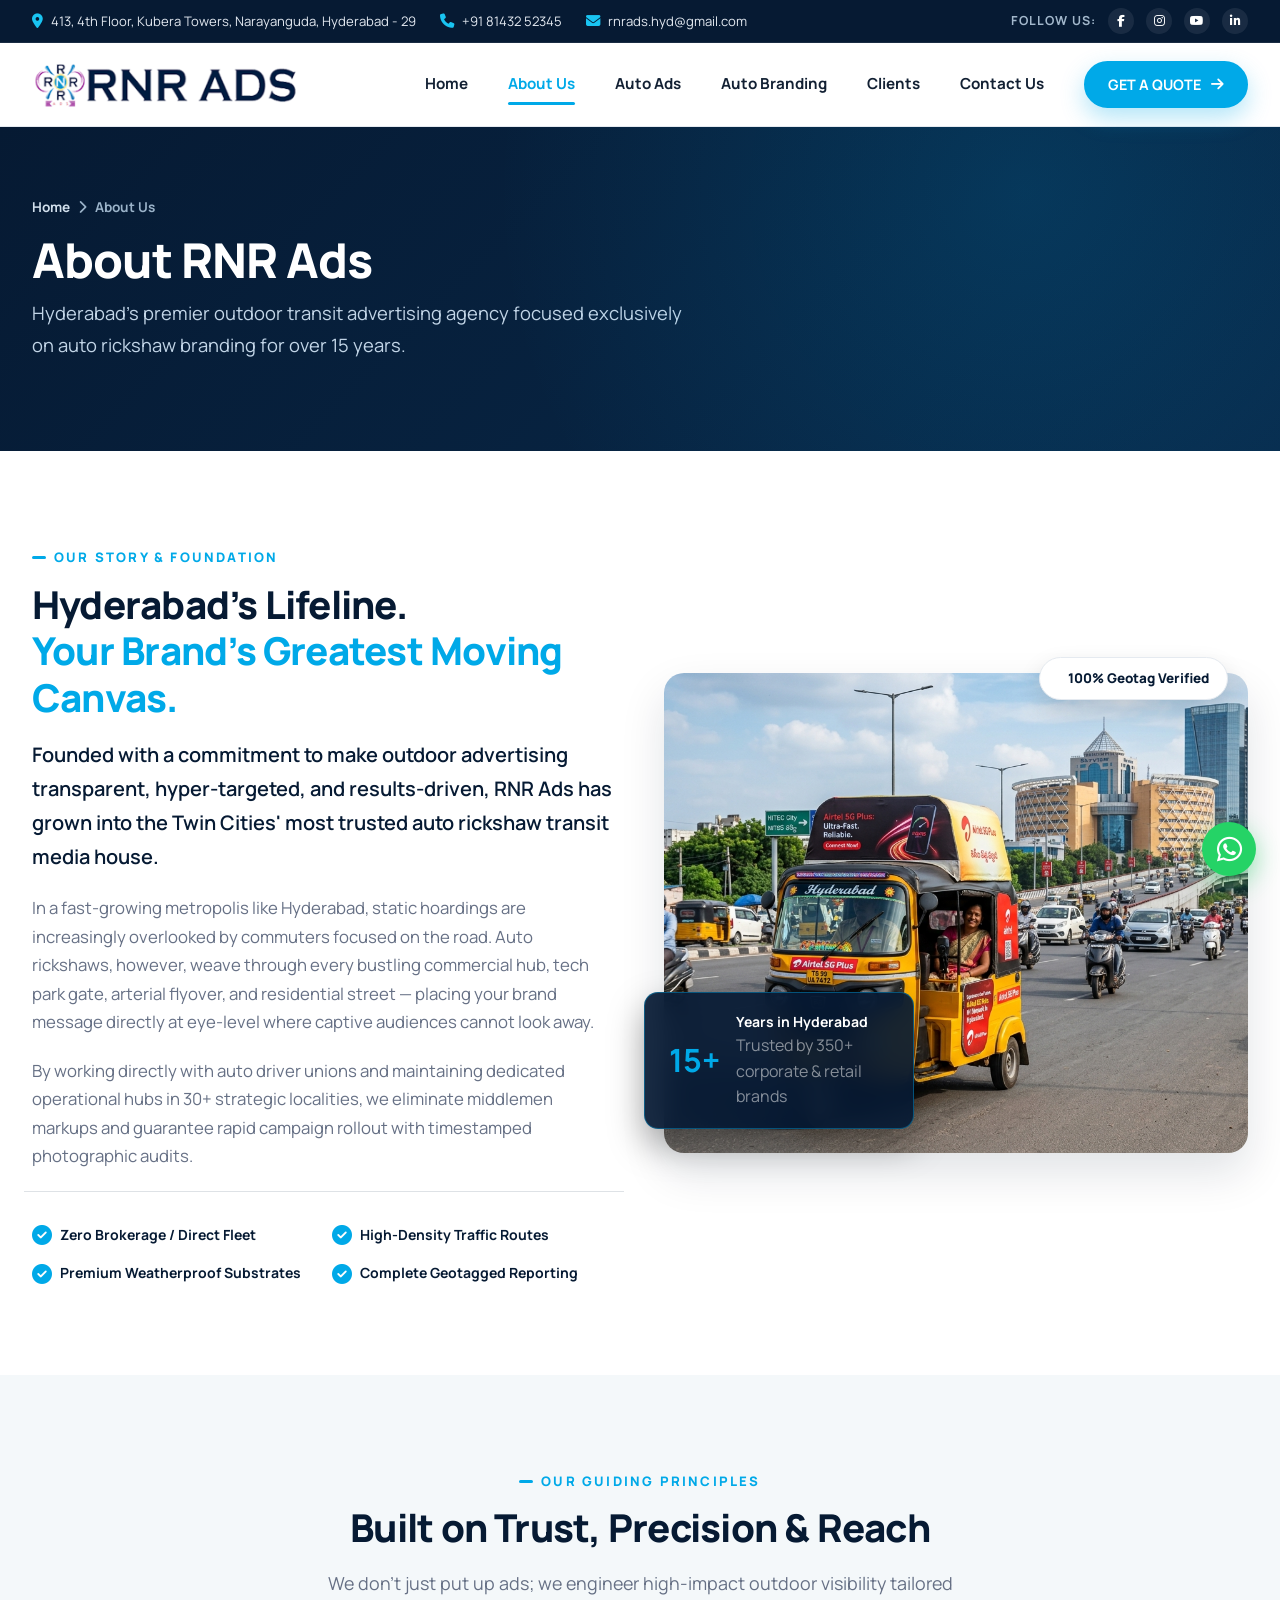
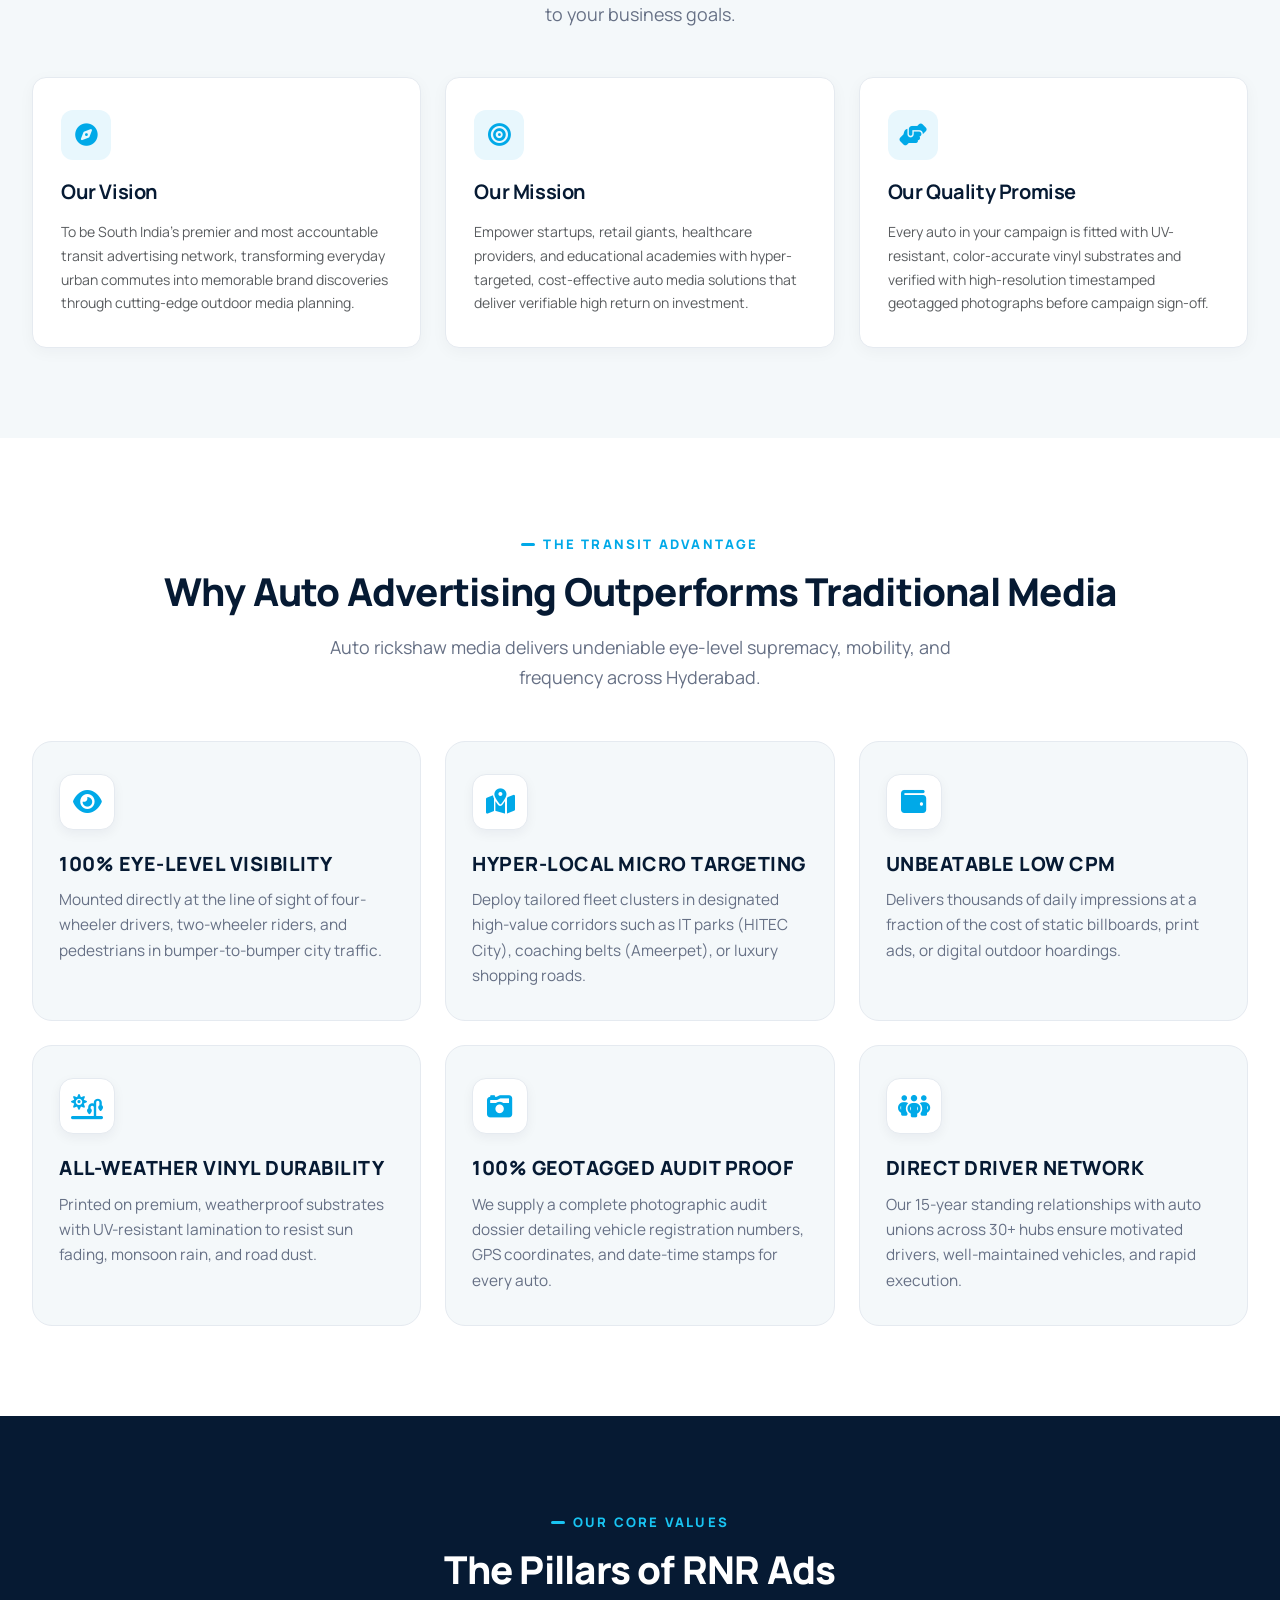
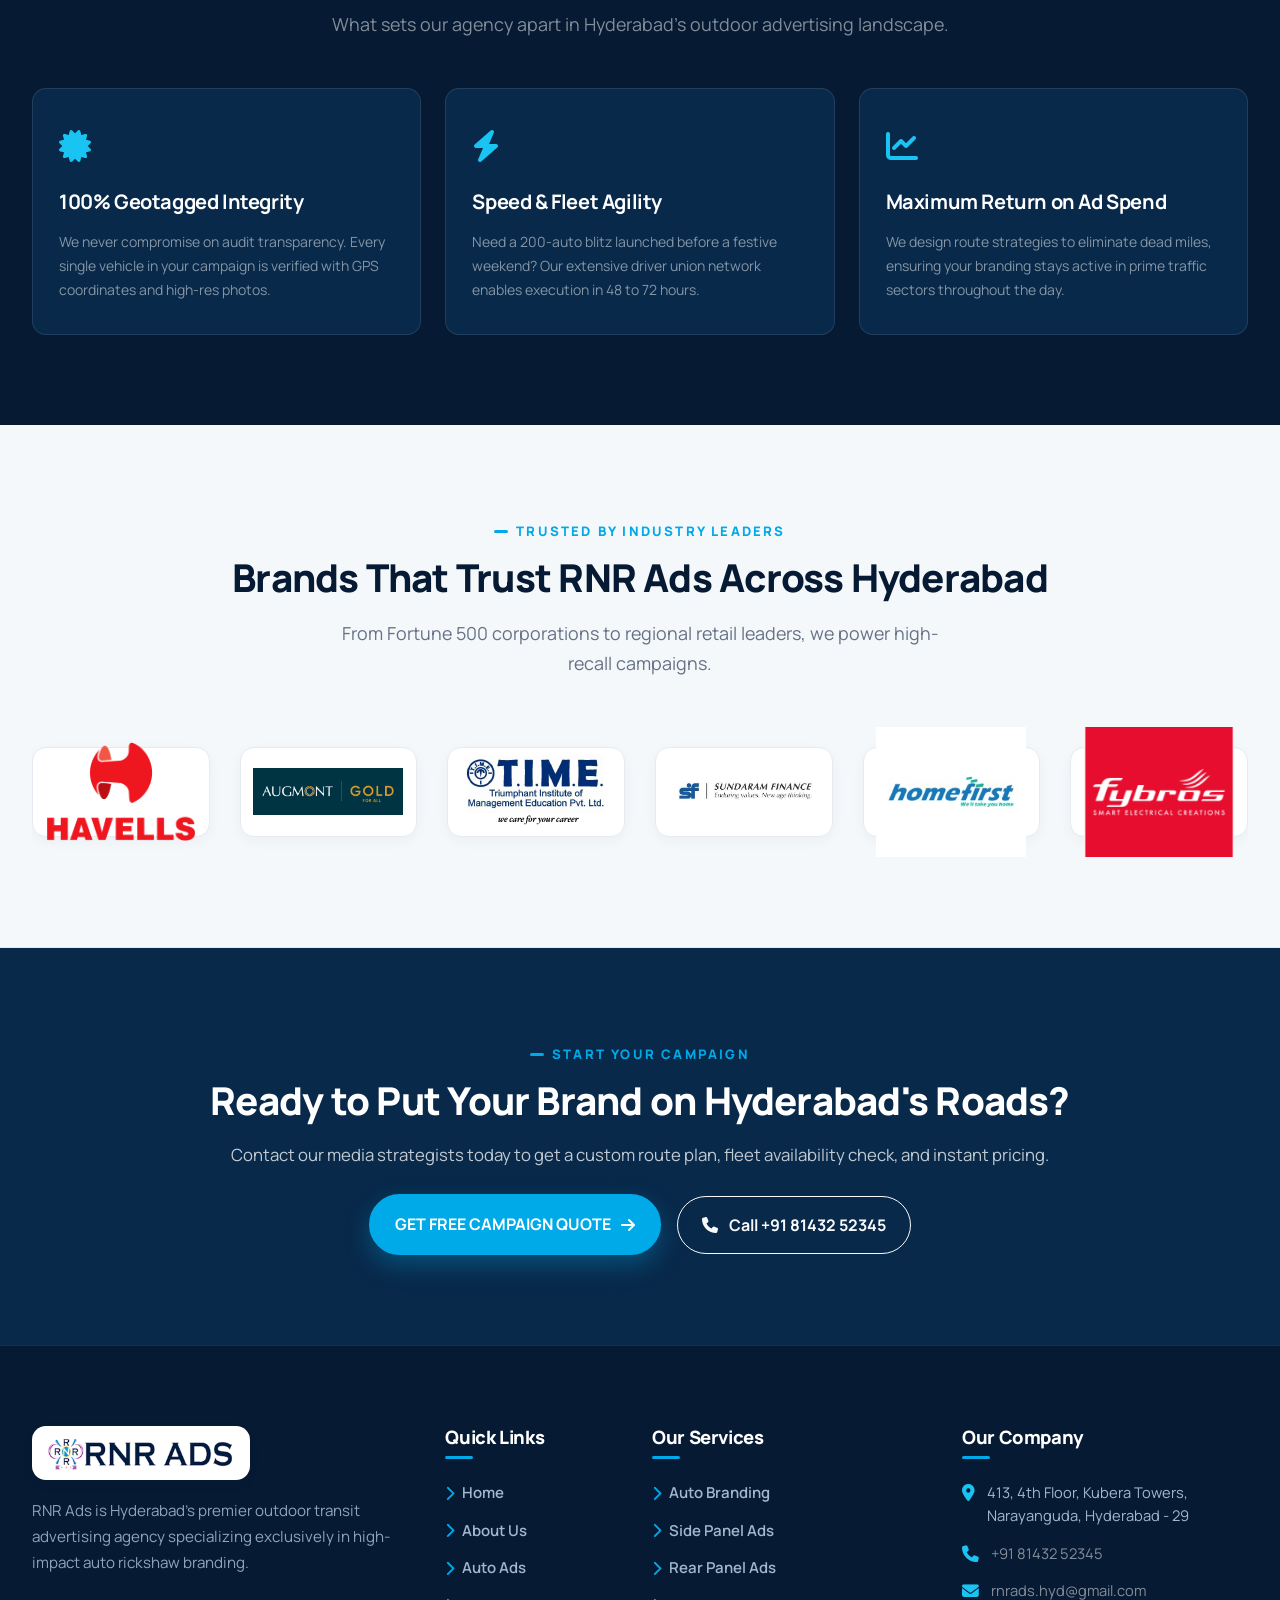
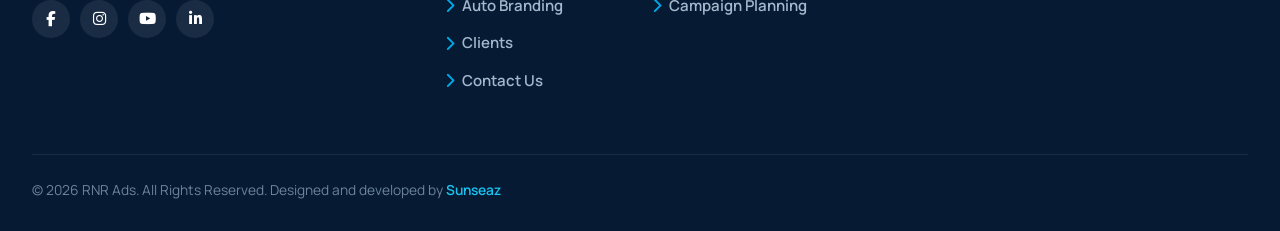
==== commit c659c8bd: "updated All pages and responsive" ====
--- a/about.html
+++ b/about.html
@@ -4,9 +4,9 @@
 <head>
   <meta charset="UTF-8">
   <meta name="viewport" content="width=device-width, initial-scale=1.0">
-  <title>About Us | RNR Ads — Hyderabad's Leading Auto Rickshaw Media</title>
+  <title>About Us | RNR Ads — Hyderabad's Leading Auto Rickshaw Advertising Agency</title>
   <meta name="description"
-    content="Learn about RNR Ads, Hyderabad's premier outdoor transit advertising agency with 15+ years experience and 5,000+ auto rickshaws on the move daily.">
+    content="Learn about RNR Ads, Hyderabad's premier outdoor transit advertising agency with 15+ years experience, 5,000+ auto rickshaws, and 100% verified geotag audits.">
 
   <!-- Favicon Icons -->
   <link rel="icon" type="image/svg+xml" href="assets/icons/favicon.svg">
@@ -22,6 +22,7 @@
   <link href="https://cdn.jsdelivr.net/npm/bootstrap@5.3.3/dist/css/bootstrap.min.css" rel="stylesheet">
   <link rel="stylesheet" href="https://cdnjs.cloudflare.com/ajax/libs/font-awesome/6.5.1/css/all.min.css">
   <link rel="stylesheet" href="https://cdn.jsdelivr.net/npm/bootstrap-icons@1.11.3/font/bootstrap-icons.min.css">
+  <link rel="stylesheet" href="https://cdn.jsdelivr.net/npm/swiper@11/swiper-bundle.min.css">
 
   <link rel="stylesheet" href="css/style.css">
   <link rel="stylesheet" href="css/responsive.css">
@@ -64,25 +65,39 @@
       <a class="navbar-brand navbar-brand-wrapper" href="index.html">
         <img src="assets/logo/RNR-main-logo.png" alt="RNR ADS Logo" class="brand-logo-img">
       </a>
-      <button class="navbar-toggler navbar-toggler-custom d-lg-none" type="button" data-bs-toggle="collapse"
-        data-bs-target="#navbarNav" aria-controls="navbarNav" aria-expanded="false" aria-label="Toggle navigation">
+      <button class="navbar-toggler navbar-toggler-custom d-lg-none" type="button" data-bs-toggle="offcanvas"
+        data-bs-target="#offcanvasNavbar" aria-controls="offcanvasNavbar" aria-label="Toggle navigation">
         <span class="bar"></span>
         <span class="bar"></span>
         <span class="bar"></span>
       </button>
-      <div class="collapse navbar-collapse justify-content-end" id="navbarNav">
-        <ul class="navbar-nav align-items-lg-center gap-lg-2">
-          <li class="nav-item"><a class="nav-link nav-link-custom" href="index.html">Home</a></li>
-          <li class="nav-item"><a class="nav-link nav-link-custom active" href="about.html">About Us</a></li>
-          <li class="nav-item"><a class="nav-link nav-link-custom" href="auto-ads.html">Auto Ads</a></li>
-          <li class="nav-item"><a class="nav-link nav-link-custom" href="auto-branding.html">Auto Branding</a></li>
-          <li class="nav-item"><a class="nav-link nav-link-custom" href="clients.html">Clients</a></li>
-          <li class="nav-item"><a class="nav-link nav-link-custom" href="contact.html">Contact Us</a></li>
-        </ul>
-        <div class="ms-lg-4 mt-3 mt-lg-0">
-          <button type="button" class="btn-cyan nav-btn-quote" data-bs-toggle="modal" data-bs-target="#quoteModal">
-            GET A QUOTE <i class="fa-solid fa-arrow-right btn-arrow"></i>
-          </button>
+
+      <!-- Offcanvas Responsive Navigation Drawer -->
+      <div class="offcanvas offcanvas-end offcanvas-lg mobile-nav-offcanvas" tabindex="-1" id="offcanvasNavbar"
+        aria-labelledby="offcanvasNavbarLabel">
+        <!-- Offcanvas Header: Logo on top left, Close button on top right -->
+        <div class="offcanvas-header d-lg-none border-bottom pb-3">
+          <a class="navbar-brand" href="index.html">
+            <img src="assets/logo/RNR-main-logo.png" alt="RNR ADS Logo" class="brand-logo-img" style="height: 42px;">
+          </a>
+          <button type="button" class="btn-close mobile-offcanvas-close" data-bs-dismiss="offcanvas" aria-label="Close"></button>
+        </div>
+
+        <!-- Offcanvas Body: Navigation Links below the logo -->
+        <div class="offcanvas-body d-flex flex-column flex-lg-row align-items-lg-center justify-content-lg-end p-4 p-lg-0">
+          <ul class="navbar-nav align-items-lg-center gap-lg-2">
+            <li class="nav-item"><a class="nav-link nav-link-custom" href="index.html">Home</a></li>
+            <li class="nav-item"><a class="nav-link nav-link-custom active" href="about.html">About Us</a></li>
+            <li class="nav-item"><a class="nav-link nav-link-custom" href="auto-ads.html">Auto Ads</a></li>
+            <li class="nav-item"><a class="nav-link nav-link-custom" href="auto-branding.html">Auto Branding</a></li>
+            <li class="nav-item"><a class="nav-link nav-link-custom" href="clients.html">Clients</a></li>
+            <li class="nav-item"><a class="nav-link nav-link-custom" href="contact.html">Contact Us</a></li>
+          </ul>
+          <div class="ms-lg-4 mt-4 mt-lg-0">
+            <button type="button" class="btn-cyan nav-btn-quote w-100 w-lg-auto" data-bs-toggle="modal" data-bs-target="#quoteModal">
+              GET A QUOTE <i class="fa-solid fa-arrow-right btn-arrow"></i>
+            </button>
+          </div>
         </div>
       </div>
     </div>
@@ -102,103 +117,344 @@
     </div>
   </section>
 
-  <!-- STORY SECTION -->
-  <section class="section-padding">
+  <!-- COMPANY STORY & EXECUTIVE OVERVIEW -->
+  <section class="section-padding bg-white">
     <div class="container-custom">
       <div class="row align-items-center g-5">
+        <!-- Story Text -->
         <div class="col-lg-6 animate-fade-left">
-          <span class="section-label">OUR LEGACY & MISSION</span>
+          <span class="section-label">OUR STORY & FOUNDATION</span>
           <h2 class="section-title">
-            15+ Years Driving Brand Recall<br>
-            <span class="text-cyan">Across Hyderabad.</span>
+            Hyderabad’s Lifeline.<br>
+            <span class="text-cyan">Your Brand’s Greatest Moving Canvas.</span>
           </h2>
-          <p>
-            Established with a vision to make outdoor advertising accessible, scalable, and hyper-targeted, RNR Ads has
-            evolved into Hyderabad's most dependable auto rickshaw advertising agency.
+          <p class="lead text-navy fw-semibold">
+            Founded with a commitment to make outdoor advertising transparent, hyper-targeted, and results-driven, RNR
+            Ads has grown into the Twin Cities' most trusted auto rickshaw transit media house.
           </p>
           <p>
-            Auto rickshaws are the true lifeline of Hyderabad's urban mobility. Navigating through every arterial road,
-            metro corridor, commercial avenue, and residential colony, our fleet of 5,000+ branded auto rickshaws
-            delivers millions of verified eye-level impressions each month.
+            In a fast-growing metropolis like Hyderabad, static hoardings are increasingly overlooked by commuters focused
+            on the road. Auto rickshaws, however, weave through every bustling commercial hub, tech park gate, arterial
+            flyover, and residential street — placing your brand message directly at eye-level where captive audiences
+            cannot look away.
           </p>
-
-          <div class="row g-4 mt-3">
+          <p>
+            By working directly with auto driver unions and maintaining dedicated operational hubs in 30+ strategic
+            localities, we eliminate middlemen markups and guarantee rapid campaign rollout with timestamped photographic
+            audits.
+          </p>
+
+          <div class="row g-3 mt-3 pt-3 border-top">
             <div class="col-sm-6">
-              <div class="p-3 bg-light-blue rounded-3 border">
-                <div class="fw-bold fs-3 text-cyan">5,000+</div>
-                <div class="fw-bold text-navy">Fleet Network</div>
-                <small class="text-muted">Direct auto driver network across 30+ hubs</small>
+              <div class="d-flex align-items-center gap-2">
+                <i class="fa-solid fa-circle-check text-cyan fs-5"></i>
+                <span class="fw-bold text-navy small">Zero Brokerage / Direct Fleet</span>
               </div>
             </div>
             <div class="col-sm-6">
-              <div class="p-3 bg-light-blue rounded-3 border">
-                <div class="fw-bold fs-3 text-cyan">100%</div>
-                <div class="fw-bold text-navy">Verified Execution</div>
-                <small class="text-muted">Geotagged photographic reporting</small>
-              </div>
-            </div>
-          </div>
-        </div>
-
+              <div class="d-flex align-items-center gap-2">
+                <i class="fa-solid fa-circle-check text-cyan fs-5"></i>
+                <span class="fw-bold text-navy small">High-Density Traffic Routes</span>
+              </div>
+            </div>
+            <div class="col-sm-6">
+              <div class="d-flex align-items-center gap-2">
+                <i class="fa-solid fa-circle-check text-cyan fs-5"></i>
+                <span class="fw-bold text-navy small">Premium Weatherproof Substrates</span>
+              </div>
+            </div>
+            <div class="col-sm-6">
+              <div class="d-flex align-items-center gap-2">
+                <i class="fa-solid fa-circle-check text-cyan fs-5"></i>
+                <span class="fw-bold text-navy small">Complete Geotagged Reporting</span>
+              </div>
+            </div>
+          </div>
+        </div>
+
+        <!-- Story Visual Composition -->
         <div class="col-lg-6 animate-fade-right">
-          <div class="intro-img-wrapper">
-            <img src="assets/images/intro-auto.jpg" alt="RNR Ads Auto Fleet Hyderabad" class="intro-img" loading="lazy">
+          <div class="story-media-box">
+            <div class="floating-badge-top">
+              <i class="fa-solid fa-shield-check text-cyan fs-5"></i>
+              <span>100% Geotag Verified</span>
+            </div>
+
+            <img src="assets/images/experience-auto.jpg" alt="RNR Ads Auto Fleet Operations Hyderabad" class="story-main-img"
+              loading="lazy">
+
+            <div class="floating-experience-card">
+              <div class="d-flex align-items-center gap-3">
+                <div class="fs-2 text-cyan fw-bold">15+</div>
+                <div>
+                  <div class="fw-bold text-white small">Years in Hyderabad</div>
+                  <div class="text-white-50 fs-xs">Trusted by 350+ corporate & retail brands</div>
+                </div>
+              </div>
+            </div>
           </div>
         </div>
       </div>
     </div>
   </section>
 
-  <!-- VALUES / WHY IT WORKS -->
+  <!-- MISSION, VISION & PROMISE -->
   <section class="section-padding bg-light-blue">
     <div class="container-custom">
       <div class="text-center mb-5 animate-fade-up">
-        <span class="section-label">CORE ADVANTAGES</span>
-        <h2 class="section-title">Why Auto Advertising Outperforms</h2>
-        <p class="section-subtitle">Auto rickshaw advertising offers undeniable visual supremacy and cost efficiency.
-        </p>
+        <span class="section-label">OUR GUIDING PRINCIPLES</span>
+        <h2 class="section-title">Built on Trust, Precision & Reach</h2>
+        <p class="section-subtitle">We don't just put up ads; we engineer high-impact outdoor visibility tailored to your business goals.</p>
       </div>
 
       <div class="row g-4">
+        <!-- Vision -->
         <div class="col-lg-4 col-md-6 animate-fade-up">
-          <div class="why-card">
-            <div class="why-icon-wrap"><i class="fa-solid fa-bullseye"></i></div>
-            <h3 class="why-card-title">Eye-Level Visual Dominance</h3>
-            <p class="why-card-text">Unlike sky-high billboards that drivers pass in a blink, auto ads are directly in
-              the driver's and pedestrian's eye-line in bumper-to-bumper traffic.</p>
-          </div>
-        </div>
-
+          <div class="mv-card">
+            <div class="mv-icon-box">
+              <i class="fa-solid fa-compass"></i>
+            </div>
+            <h3 class="fw-bold fs-5 text-navy mb-3">Our Vision</h3>
+            <p class="text-muted small mb-0">
+              To be South India's premier and most accountable transit advertising network, transforming everyday urban
+              commutes into memorable brand discoveries through cutting-edge outdoor media planning.
+            </p>
+          </div>
+        </div>
+
+        <!-- Mission -->
         <div class="col-lg-4 col-md-6 animate-fade-up" style="transition-delay: 0.1s;">
-          <div class="why-card">
+          <div class="mv-card">
+            <div class="mv-icon-box">
+              <i class="fa-solid fa-bullseye"></i>
+            </div>
+            <h3 class="fw-bold fs-5 text-navy mb-3">Our Mission</h3>
+            <p class="text-muted small mb-0">
+              Empower startups, retail giants, healthcare providers, and educational academies with hyper-targeted,
+              cost-effective auto media solutions that deliver verifiable high return on investment.
+            </p>
+          </div>
+        </div>
+
+        <!-- Promise -->
+        <div class="col-lg-4 col-md-6 animate-fade-up" style="transition-delay: 0.2s;">
+          <div class="mv-card">
+            <div class="mv-icon-box">
+              <i class="fa-solid fa-handshake-angle"></i>
+            </div>
+            <h3 class="fw-bold fs-5 text-navy mb-3">Our Quality Promise</h3>
+            <p class="text-muted small mb-0">
+              Every auto in your campaign is fitted with UV-resistant, color-accurate vinyl substrates and verified with
+              high-resolution timestamped geotagged photographs before campaign sign-off.
+            </p>
+          </div>
+        </div>
+      </div>
+    </div>
+  </section>
+
+  <!-- 6 CORE ADVANTAGES OF AUTO ADVERTISING -->
+  <section class="section-padding bg-white">
+    <div class="container-custom">
+      <div class="text-center mb-5 animate-fade-up">
+        <span class="section-label">THE TRANSIT ADVANTAGE</span>
+        <h2 class="section-title">Why Auto Advertising Outperforms Traditional Media</h2>
+        <p class="section-subtitle">Auto rickshaw media delivers undeniable eye-level supremacy, mobility, and frequency across Hyderabad.</p>
+      </div>
+
+      <div class="row g-4">
+        <!-- Advantage 1 -->
+        <div class="col-lg-4 col-md-6 animate-fade-up">
+          <div class="why-card h-100">
+            <div class="why-icon-wrap"><i class="fa-solid fa-eye"></i></div>
+            <h3 class="why-card-title">100% Eye-Level Visibility</h3>
+            <p class="why-card-text">Mounted directly at the line of sight of four-wheeler drivers, two-wheeler riders, and pedestrians in bumper-to-bumper city traffic.</p>
+          </div>
+        </div>
+
+        <!-- Advantage 2 -->
+        <div class="col-lg-4 col-md-6 animate-fade-up" style="transition-delay: 0.1s;">
+          <div class="why-card h-100">
             <div class="why-icon-wrap"><i class="fa-solid fa-map-location-dot"></i></div>
             <h3 class="why-card-title">Hyper-Local Micro Targeting</h3>
-            <p class="why-card-text">Deploy specific vehicle clusters in targeted sectors like IT Corridors (HITEC
-              City/Gachibowli), Commercial zones (Ameerpet/Abids), or Retail markets.</p>
-          </div>
-        </div>
-
+            <p class="why-card-text">Deploy tailored fleet clusters in designated high-value corridors such as IT parks (HITEC City), coaching belts (Ameerpet), or luxury shopping roads.</p>
+          </div>
+        </div>
+
+        <!-- Advantage 3 -->
         <div class="col-lg-4 col-md-6 animate-fade-up" style="transition-delay: 0.2s;">
-          <div class="why-card">
-            <div class="why-icon-wrap"><i class="fa-solid fa-shield-check"></i></div>
-            <h3 class="why-card-title">All-Weather Durability</h3>
-            <p class="why-card-text">We utilize industrial-grade, UV-resistant vinyl substrates and robust frame
-              mounting to ensure your ads stay vibrant in rain and heat.</p>
+          <div class="why-card h-100">
+            <div class="why-icon-wrap"><i class="fa-solid fa-wallet"></i></div>
+            <h3 class="why-card-title">Unbeatable Low CPM</h3>
+            <p class="why-card-text">Delivers thousands of daily impressions at a fraction of the cost of static billboards, print ads, or digital outdoor hoardings.</p>
+          </div>
+        </div>
+
+        <!-- Advantage 4 -->
+        <div class="col-lg-4 col-md-6 animate-fade-up" style="transition-delay: 0.3s;">
+          <div class="why-card h-100">
+            <div class="why-icon-wrap"><i class="fa-solid fa-sun-plant-wilt"></i></div>
+            <h3 class="why-card-title">All-Weather Vinyl Durability</h3>
+            <p class="why-card-text">Printed on premium, weatherproof substrates with UV-resistant lamination to resist sun fading, monsoon rain, and road dust.</p>
+          </div>
+        </div>
+
+        <!-- Advantage 5 -->
+        <div class="col-lg-4 col-md-6 animate-fade-up" style="transition-delay: 0.4s;">
+          <div class="why-card h-100">
+            <div class="why-icon-wrap"><i class="fa-solid fa-camera-retro"></i></div>
+            <h3 class="why-card-title">100% Geotagged Audit Proof</h3>
+            <p class="why-card-text">We supply a complete photographic audit dossier detailing vehicle registration numbers, GPS coordinates, and date-time stamps for every auto.</p>
+          </div>
+        </div>
+
+        <!-- Advantage 6 -->
+        <div class="col-lg-4 col-md-6 animate-fade-up" style="transition-delay: 0.5s;">
+          <div class="why-card h-100">
+            <div class="why-icon-wrap"><i class="fa-solid fa-people-group"></i></div>
+            <h3 class="why-card-title">Direct Driver Network</h3>
+            <p class="why-card-text">Our 15-year standing relationships with auto unions across 30+ hubs ensure motivated drivers, well-maintained vehicles, and rapid execution.</p>
           </div>
         </div>
       </div>
     </div>
   </section>
 
+
+
+  <!-- CORE VALUES & COMMITMENT (DARK NAVY SECTION) -->
+  <section class="section-padding bg-navy text-white position-relative">
+    <div class="container-custom">
+      <div class="text-center mb-5 animate-fade-up">
+        <span class="section-label" style="color: var(--bright-cyan);">OUR CORE VALUES</span>
+        <h2 class="section-title text-white">The Pillars of RNR Ads</h2>
+        <p class="section-subtitle text-white-50">What sets our agency apart in Hyderabad's outdoor advertising landscape.</p>
+      </div>
+
+      <div class="row g-4">
+        <!-- Value 1 -->
+        <div class="col-lg-4 col-md-6 animate-fade-up">
+          <div class="value-box-card">
+            <div class="value-box-icon"><i class="fa-solid fa-certificate"></i></div>
+            <h3 class="fw-bold fs-5 text-white mb-3">100% Geotagged Integrity</h3>
+            <p class="text-white-50 small mb-0">We never compromise on audit transparency. Every single vehicle in your campaign is verified with GPS coordinates and high-res photos.</p>
+          </div>
+        </div>
+
+        <!-- Value 2 -->
+        <div class="col-lg-4 col-md-6 animate-fade-up" style="transition-delay: 0.1s;">
+          <div class="value-box-card">
+            <div class="value-box-icon"><i class="fa-solid fa-bolt"></i></div>
+            <h3 class="fw-bold fs-5 text-white mb-3">Speed & Fleet Agility</h3>
+            <p class="text-white-50 small mb-0">Need a 200-auto blitz launched before a festive weekend? Our extensive driver union network enables execution in 48 to 72 hours.</p>
+          </div>
+        </div>
+
+        <!-- Value 3 -->
+        <div class="col-lg-4 col-md-6 animate-fade-up" style="transition-delay: 0.2s;">
+          <div class="value-box-card">
+            <div class="value-box-icon"><i class="fa-solid fa-chart-line"></i></div>
+            <h3 class="fw-bold fs-5 text-white mb-3">Maximum Return on Ad Spend</h3>
+            <p class="text-white-50 small mb-0">We design route strategies to eliminate dead miles, ensuring your branding stays active in prime traffic sectors throughout the day.</p>
+          </div>
+        </div>
+      </div>
+    </div>
+  </section>
+
+  <!-- CLIENT PARTNERS TRUST STRIP (CROSS SCROLL) -->
+  <section class="section-padding bg-light-blue clients-section">
+    <div class="container-custom">
+      <div class="text-center mb-5 animate-fade-up">
+        <span class="section-label">TRUSTED BY INDUSTRY LEADERS</span>
+        <h2 class="section-title">Brands That Trust RNR Ads Across Hyderabad</h2>
+        <p class="section-subtitle">From Fortune 500 corporations to regional retail leaders, we power high-recall campaigns.</p>
+      </div>
+
+      <!-- Swiper Logo Carousel (Cross Scroll) -->
+      <div class="swiper clients-swiper animate-fade-up">
+        <div class="swiper-wrapper align-items-center">
+          <div class="swiper-slide client-logo-slide">
+            <img src="assets/clients/havells.png" alt="Havells" class="client-logo-img">
+          </div>
+          <div class="swiper-slide client-logo-slide">
+            <img src="assets/clients/augmont gold.png" alt="Augmont Gold" class="client-logo-img">
+          </div>
+          <div class="swiper-slide client-logo-slide">
+            <img src="assets/clients/time.jpg" alt="T.I.M.E." class="client-logo-img">
+          </div>
+          <div class="swiper-slide client-logo-slide">
+            <img src="assets/clients/sundaram finance.jpg" alt="Sundaram Finance" class="client-logo-img">
+          </div>
+          <div class="swiper-slide client-logo-slide">
+            <img src="assets/clients/homefirst.jpg" alt="HomeFirst" class="client-logo-img">
+          </div>
+          <div class="swiper-slide client-logo-slide">
+            <img src="assets/clients/fybros.webp" alt="Fybros" class="client-logo-img">
+          </div>
+          <div class="swiper-slide client-logo-slide">
+            <img src="assets/clients/gate forum.png" alt="Gate Forum" class="client-logo-img">
+          </div>
+          <div class="swiper-slide client-logo-slide">
+            <img src="assets/clients/gs cal tex.png" alt="GS Caltex" class="client-logo-img">
+          </div>
+          <div class="swiper-slide client-logo-slide">
+            <img src="assets/clients/esha IVF.jpg" alt="Esha IVF" class="client-logo-img">
+          </div>
+          <div class="swiper-slide client-logo-slide">
+            <img src="assets/clients/capital now.png" alt="Capital Now" class="client-logo-img">
+          </div>
+          <div class="swiper-slide client-logo-slide">
+            <img src="assets/clients/aeriblu.png" alt="Aeriblu" class="client-logo-img">
+          </div>
+          <div class="swiper-slide client-logo-slide">
+            <img src="assets/clients/Manhattan-Review-Test-Prep.jpg" alt="Manhattan Review" class="client-logo-img">
+          </div>
+          <div class="swiper-slide client-logo-slide">
+            <img src="assets/clients/casa.jpg" alt="Casa" class="client-logo-img">
+          </div>
+          <div class="swiper-slide client-logo-slide">
+            <img src="assets/clients/medquest.webp" alt="Medquest" class="client-logo-img">
+          </div>
+          <div class="swiper-slide client-logo-slide">
+            <img src="assets/clients/fizikem.jpg" alt="Fizikem" class="client-logo-img">
+          </div>
+          <div class="swiper-slide client-logo-slide">
+            <img src="assets/clients/vani.png" alt="Vani" class="client-logo-img">
+          </div>
+          <div class="swiper-slide client-logo-slide">
+            <img src="assets/clients/Hair creations.png" alt="Hair Creations" class="client-logo-img">
+          </div>
+          <div class="swiper-slide client-logo-slide">
+            <img src="assets/clients/AVIS.png" alt="AVIS" class="client-logo-img">
+          </div>
+          <div class="swiper-slide client-logo-slide">
+            <img src="assets/clients/NEST AVIA.jpg" alt="NEST AVIA" class="client-logo-img">
+          </div>
+        </div>
+      </div>
+    </div>
+  </section>
+
   <!-- CTA STRIP -->
-  <section class="section-padding bg-navy text-white text-center">
+  <section class="section-padding bg-dark-navy text-white text-center position-relative overflow-hidden">
     <div class="container-custom animate-fade-up">
-      <h2 class="section-title text-white">Ready to Put Your Brand on Hyderabad's Roads?</h2>
-      <p class="text-white opacity-75 max-w-600 mx-auto mb-4">Contact our media specialists today to plan a high-impact
-        auto advertising campaign.</p>
-      <a href="contact.html" class="btn-cyan">GET A FREE QUOTE <i class="fa-solid fa-arrow-right btn-arrow"></i></a>
+      <span class="section-label text-cyan">START YOUR CAMPAIGN</span>
+      <h2 class="section-title text-white mb-3">Ready to Put Your Brand on Hyderabad's Roads?</h2>
+      <p class="text-white opacity-75 max-w-600 mx-auto mb-4">
+        Contact our media strategists today to get a custom route plan, fleet availability check, and instant pricing.
+      </p>
+      <div class="d-flex align-items-center justify-content-center flex-wrap gap-3">
+        <button type="button" class="btn-cyan px-4 py-3 fs-6" data-bs-toggle="modal" data-bs-target="#quoteModal">
+          GET FREE CAMPAIGN QUOTE <i class="fa-solid fa-arrow-right btn-arrow"></i>
+        </button>
+        <a href="tel:+918143252345" class="btn btn-outline-light rounded-pill px-4 py-3 fw-bold">
+          <i class="fa-solid fa-phone me-2"></i> Call +91 81432 52345
+        </a>
+      </div>
     </div>
   </section>
+
 
   <!-- FOOTER -->
   <footer class="site-footer">
@@ -364,6 +620,7 @@
   </div>
 
   <script src="https://cdn.jsdelivr.net/npm/bootstrap@5.3.3/dist/js/bootstrap.bundle.min.js"></script>
+  <script src="https://cdn.jsdelivr.net/npm/swiper@11/swiper-bundle.min.js"></script>
   <script src="js/script.js"></script>
 </body>
 
--- a/css/style.css
+++ b/css/style.css
@@ -438,38 +438,147 @@
 
 /* Mobile Toggle Hamburger */
 .navbar-toggler-custom {
-  border: none;
-  background: transparent;
-  padding: 6px;
+  border: 1.5px solid rgba(6, 26, 51, 0.12);
+  background: var(--white);
+  padding: 8px;
   display: flex;
   flex-direction: column;
+  justify-content: center;
+  align-items: center;
   gap: 5px;
   cursor: pointer;
+  width: 44px;
+  height: 44px;
+  border-radius: 10px;
+  transition: var(--transition-fast);
+}
+
+.navbar-toggler-custom:hover {
+  background-color: #F0F7FC;
+  border-color: var(--cyan);
 }
 
 .navbar-toggler-custom:focus {
   outline: none;
-  box-shadow: none;
+  box-shadow: 0 0 0 3px rgba(0, 169, 232, 0.25);
 }
 
 .navbar-toggler-custom .bar {
-  width: 26px;
-  height: 3px;
+  width: 22px;
+  height: 2.5px;
   background-color: var(--navy);
   border-radius: 3px;
-  transition: var(--transition-fast);
+  transition: all 0.3s cubic-bezier(0.16, 1, 0.3, 1);
+  transform-origin: center;
+}
+
+.navbar-toggler-custom[aria-expanded="true"] {
+  background-color: #E8F7FD;
+  border-color: var(--cyan);
 }
 
 .navbar-toggler-custom[aria-expanded="true"] .bar:nth-child(1) {
-  transform: translateY(8px) rotate(45deg);
+  transform: translateY(7.5px) rotate(45deg);
+  background-color: var(--cyan);
 }
 
 .navbar-toggler-custom[aria-expanded="true"] .bar:nth-child(2) {
   opacity: 0;
+  transform: scaleX(0);
 }
 
 .navbar-toggler-custom[aria-expanded="true"] .bar:nth-child(3) {
-  transform: translateY(-8px) rotate(-45deg);
+  transform: translateY(-7.5px) rotate(-45deg);
+  background-color: var(--cyan);
+}
+
+/* ============================================================
+   RESPONSIVE OFFCANVAS MOBILE NAVIGATION DRAWER
+============================================================ */
+@media (max-width: 991.98px) {
+  .mobile-nav-offcanvas {
+    width: 320px !important;
+    max-width: 86vw !important;
+    background-color: var(--white);
+    box-shadow: -10px 0 40px rgba(6, 26, 51, 0.25);
+    border-left: 1px solid var(--border);
+    transition: transform 0.35s cubic-bezier(0.16, 1, 0.3, 1) !important;
+  }
+
+  .mobile-nav-offcanvas .offcanvas-header {
+    padding: 16px 20px;
+    background-color: #F8FAFC;
+    display: flex;
+    align-items: center;
+    justify-content: space-between;
+    border-bottom: 1px solid var(--border);
+  }
+
+  .mobile-offcanvas-close {
+    width: 38px;
+    height: 38px;
+    border-radius: 10px;
+    background-color: var(--white);
+    border: 1.5px solid var(--border);
+    opacity: 0.85;
+    padding: 8px;
+    transition: var(--transition-fast);
+    box-shadow: var(--shadow-sm);
+  }
+
+  .mobile-offcanvas-close:hover {
+    opacity: 1;
+    border-color: var(--cyan);
+    background-color: #E8F7FD;
+    transform: rotate(90deg);
+  }
+
+  .mobile-offcanvas-close:focus {
+    box-shadow: 0 0 0 3px rgba(0, 169, 232, 0.25);
+    outline: none;
+  }
+
+  .mobile-nav-offcanvas .navbar-nav {
+    width: 100%;
+  }
+
+  .mobile-nav-offcanvas .nav-link-custom {
+    padding: 12px 16px !important;
+    font-size: 1rem;
+    font-weight: 700;
+    color: var(--navy) !important;
+    border-radius: 10px;
+    margin-bottom: 4px;
+    display: flex;
+    align-items: center;
+    justify-content: space-between;
+    transition: var(--transition-fast);
+  }
+
+  .mobile-nav-offcanvas .nav-link-custom:hover {
+    background-color: #F0F7FC;
+    color: var(--cyan) !important;
+    padding-left: 20px !important;
+  }
+
+  .mobile-nav-offcanvas .nav-link-custom.active {
+    background-color: #E8F7FD;
+    color: var(--cyan) !important;
+    font-weight: 800;
+  }
+
+  .mobile-nav-offcanvas .nav-link-custom.active::after {
+    display: none;
+  }
+
+  .mobile-nav-offcanvas .nav-btn-quote {
+    width: 100%;
+    padding: 13px 20px;
+    font-size: 0.95rem;
+    display: flex;
+    align-items: center;
+    justify-content: center;
+  }
 }
 
 /* ============================================================
@@ -1070,8 +1179,8 @@
 }
 
 .client-logo-img {
-  max-height: 52px;
-  max-width: 135px;
+  max-height: 150px;
+  max-width: 150px;
   width: auto;
   height: auto;
   object-fit: contain;
@@ -1104,6 +1213,7 @@
   height: auto;
   object-fit: contain;
 }
+
 
 .footer-logo-wrap {
   display: inline-flex;
@@ -1674,4 +1784,303 @@
 .modal-quote-whatsapp-link:hover {
   color: #075E54;
   text-decoration: underline;
+}
+
+/* ============================================================
+   ABOUT US PAGE REDESIGN STYLES
+============================================================ */
+
+/* About Hero Enhancements */
+.about-hero-section {
+  background: linear-gradient(135deg, #041021 0%, #061A33 50%, #08294A 100%);
+  color: var(--white);
+  padding: 85px 0 75px;
+  position: relative;
+  overflow: hidden;
+}
+
+.about-hero-section::before {
+  content: '';
+  position: absolute;
+  inset: 0;
+  background-image: 
+    radial-gradient(circle at 15% 20%, rgba(0, 169, 232, 0.2) 0%, transparent 40%),
+    radial-gradient(circle at 85% 80%, rgba(25, 196, 242, 0.15) 0%, transparent 50%);
+  pointer-events: none;
+}
+
+.about-hero-pills {
+  display: flex;
+  flex-wrap: wrap;
+  gap: 10px;
+  margin-top: 24px;
+}
+
+.hero-pill-tag {
+  display: inline-flex;
+  align-items: center;
+  gap: 8px;
+  background: rgba(255, 255, 255, 0.08);
+  backdrop-filter: blur(8px);
+  border: 1px solid rgba(255, 255, 255, 0.15);
+  color: #E1EFFB;
+  padding: 6px 14px;
+  border-radius: var(--radius-full);
+  font-size: 0.85rem;
+  font-weight: 700;
+}
+
+.hero-pill-tag i {
+  color: var(--bright-cyan);
+}
+
+/* Big Stats Counter Bar */
+.about-stats-section {
+  margin-top: -45px;
+  position: relative;
+  z-index: 10;
+}
+
+.about-stats-wrapper {
+  background: var(--white);
+  border: 1.5px solid var(--border);
+  border-radius: var(--radius-lg);
+  box-shadow: 0 15px 40px rgba(6, 26, 51, 0.1);
+  padding: 30px 20px;
+}
+
+.about-stat-box {
+  display: flex;
+  align-items: center;
+  gap: 18px;
+  padding: 12px 16px;
+  border-right: 1px solid #EEF2F6;
+  transition: var(--transition-fast);
+}
+
+.about-stat-box:last-child {
+  border-right: none;
+}
+
+.about-stat-icon-wrap {
+  width: 54px;
+  height: 54px;
+  border-radius: 14px;
+  background: linear-gradient(135deg, rgba(0, 169, 232, 0.12) 0%, rgba(8, 41, 74, 0.08) 100%);
+  display: flex;
+  align-items: center;
+  justify-content: center;
+  color: var(--cyan);
+  font-size: 1.5rem;
+  flex-shrink: 0;
+  transition: var(--transition-fast);
+}
+
+.about-stat-box:hover .about-stat-icon-wrap {
+  background: var(--cyan);
+  color: var(--white);
+  transform: scale(1.08) rotate(5deg);
+}
+
+.about-stat-val {
+  font-size: 2rem;
+  font-weight: 900;
+  color: var(--navy);
+  line-height: 1.1;
+  font-family: var(--font-main);
+}
+
+.about-stat-text {
+  font-size: 0.84rem;
+  font-weight: 700;
+  color: var(--muted);
+  margin-top: 2px;
+}
+
+/* Story Composition Media */
+.story-media-box {
+  position: relative;
+}
+
+.story-main-img {
+  width: 100%;
+  height: 480px;
+  object-fit: cover;
+  border-radius: var(--radius-lg);
+  box-shadow: var(--shadow-lg);
+}
+
+.floating-experience-card {
+  position: absolute;
+  bottom: 24px;
+  left: -20px;
+  background: rgba(6, 26, 51, 0.92);
+  backdrop-filter: blur(12px);
+  -webkit-backdrop-filter: blur(12px);
+  color: var(--white);
+  padding: 18px 24px;
+  border-radius: var(--radius-md);
+  border: 1px solid rgba(0, 169, 232, 0.4);
+  box-shadow: 0 15px 35px rgba(0, 0, 0, 0.35);
+  max-width: 270px;
+  z-index: 3;
+}
+
+.floating-badge-top {
+  position: absolute;
+  top: -16px;
+  right: 20px;
+  background: var(--white);
+  padding: 10px 18px;
+  border-radius: var(--radius-full);
+  box-shadow: 0 10px 25px rgba(0, 0, 0, 0.12);
+  border: 1px solid var(--border);
+  display: flex;
+  align-items: center;
+  gap: 10px;
+  font-size: 0.84rem;
+  font-weight: 800;
+  color: var(--navy);
+  z-index: 3;
+}
+
+/* Mission Vision Cards */
+.mv-card {
+  background: var(--white);
+  border: 1.5px solid var(--border);
+  border-radius: var(--radius-md);
+  padding: 32px 28px;
+  height: 100%;
+  transition: var(--transition-smooth);
+  box-shadow: 0 4px 16px rgba(6, 26, 51, 0.04);
+}
+
+.mv-card:hover {
+  transform: translateY(-6px);
+  border-color: var(--cyan);
+  box-shadow: 0 15px 35px rgba(6, 26, 51, 0.1);
+}
+
+.mv-icon-box {
+  width: 50px;
+  height: 50px;
+  border-radius: 12px;
+  background: #E8F7FD;
+  color: var(--cyan);
+  display: flex;
+  align-items: center;
+  justify-content: center;
+  font-size: 1.4rem;
+  margin-bottom: 20px;
+}
+
+/* 4-Step Process Timeline */
+.process-step-card {
+  background: var(--white);
+  border: 1.5px solid var(--border);
+  border-radius: var(--radius-md);
+  padding: 30px 24px;
+  position: relative;
+  height: 100%;
+  transition: var(--transition-smooth);
+  display: flex;
+  flex-direction: column;
+}
+
+.process-step-card:hover {
+  border-color: var(--cyan);
+  transform: translateY(-6px);
+  box-shadow: 0 16px 36px rgba(0, 169, 232, 0.12);
+}
+
+.step-num-badge {
+  position: absolute;
+  top: -16px;
+  left: 24px;
+  width: 36px;
+  height: 36px;
+  border-radius: 50%;
+  background: linear-gradient(135deg, var(--cyan) 0%, var(--dark-blue) 100%);
+  color: var(--white);
+  font-size: 0.88rem;
+  font-weight: 900;
+  display: flex;
+  align-items: center;
+  justify-content: center;
+  box-shadow: 0 4px 12px rgba(0, 169, 232, 0.4);
+}
+
+.process-icon-wrap {
+  font-size: 1.8rem;
+  color: var(--cyan);
+  margin-top: 8px;
+  margin-bottom: 16px;
+}
+
+/* Hyderabad Zones Grid */
+.zone-card {
+  background: var(--white);
+  border: 1.5px solid var(--border);
+  border-radius: var(--radius-md);
+  padding: 24px;
+  height: 100%;
+  transition: var(--transition-smooth);
+}
+
+.zone-card:hover {
+  border-color: var(--cyan);
+  box-shadow: var(--shadow-md);
+  transform: translateY(-5px);
+}
+
+.zone-badge {
+  display: inline-block;
+  background: #F0F7FC;
+  color: var(--navy);
+  font-size: 0.76rem;
+  font-weight: 800;
+  text-transform: uppercase;
+  letter-spacing: 0.06em;
+  padding: 4px 10px;
+  border-radius: var(--radius-full);
+  margin-bottom: 12px;
+}
+
+.zone-pill-list {
+  display: flex;
+  flex-wrap: wrap;
+  gap: 6px;
+  margin-top: 14px;
+}
+
+.zone-pill {
+  background: #F4F8FA;
+  font-size: 0.78rem;
+  color: #556B82;
+  font-weight: 600;
+  padding: 3px 9px;
+  border-radius: 6px;
+}
+
+/* Values Card Dark / Premium */
+.value-box-card {
+  background: var(--dark-navy);
+  border: 1px solid rgba(255, 255, 255, 0.1);
+  border-radius: var(--radius-md);
+  padding: 32px 26px;
+  color: var(--white);
+  height: 100%;
+  transition: var(--transition-smooth);
+}
+
+.value-box-card:hover {
+  border-color: var(--cyan);
+  transform: translateY(-6px);
+  background: #082240;
+}
+
+.value-box-icon {
+  font-size: 2rem;
+  color: var(--bright-cyan);
+  margin-bottom: 18px;
 }
--- a/css/responsive.css
+++ b/css/responsive.css
@@ -70,36 +70,58 @@
     display: none;
   }
 
-  /* Navbar Mobile */
+  /* Navbar Mobile & Tablet */
   .main-navbar {
-    height: 72px;
-  }
+    height: auto;
+    min-height: 72px;
+    padding: 10px 0;
+  }
+
+  .main-navbar.scrolled {
+    height: auto;
+    min-height: 64px;
+    padding: 8px 0;
+  }
+
   .brand-logo-img {
-    height: 42px;
+    height: 44px;
   }
 
   .navbar-collapse {
     background-color: var(--white);
-    padding: 20px 0 24px 0;
-    border-bottom: 2px solid var(--border);
-    box-shadow: var(--shadow-lg);
-    border-radius: 0 0 var(--radius-lg) var(--radius-lg);
+    padding: 16px 20px 22px;
+    border-top: 1px solid var(--border);
+    margin-top: 12px;
+    border-radius: var(--radius-md);
+    box-shadow: 0 16px 36px rgba(6, 26, 51, 0.12);
   }
 
   .nav-link-custom {
-    padding: 12px 16px !important;
+    padding: 10px 14px !important;
     border-radius: var(--radius-sm);
-  }
+    font-size: 0.95rem;
+  }
+
   .nav-link-custom:hover {
     background-color: var(--light-bg);
-  }
+    color: var(--cyan) !important;
+  }
+
+  .nav-link-custom.active {
+    background-color: #E8F7FD;
+    color: var(--cyan) !important;
+  }
+
   .nav-link-custom.active::after {
     display: none;
   }
+
   .nav-btn-quote {
     width: 100%;
-    margin-top: 14px;
-    padding: 14px 20px;
+    margin-top: 12px;
+    padding: 12px 20px;
+    text-align: center;
+    justify-content: center;
   }
 
   /* Hero Section */
@@ -353,3 +375,45 @@
     padding: 20px 14px;
   }
 }
+
+/* About Us Page Responsive Tweaks */
+@media (max-width: 991px) {
+  .about-stats-section {
+    margin-top: -30px;
+  }
+  .about-stat-box {
+    border-right: none;
+    border-bottom: 1px solid #EEF2F6;
+    padding-bottom: 16px;
+  }
+  .about-stat-box:last-child {
+    border-bottom: none;
+  }
+  .floating-experience-card {
+    position: static;
+    max-width: 100%;
+    margin-top: 20px;
+  }
+  .floating-badge-top {
+    top: 14px;
+    right: 14px;
+  }
+  .story-main-img {
+    height: 340px;
+  }
+}
+
+@media (max-width: 575px) {
+  .about-hero-section {
+    padding: 60px 0 50px;
+  }
+  .about-stats-wrapper {
+    padding: 20px 14px;
+  }
+  .about-stat-val {
+    font-size: 1.6rem;
+  }
+  .story-main-img {
+    height: 260px;
+  }
+}
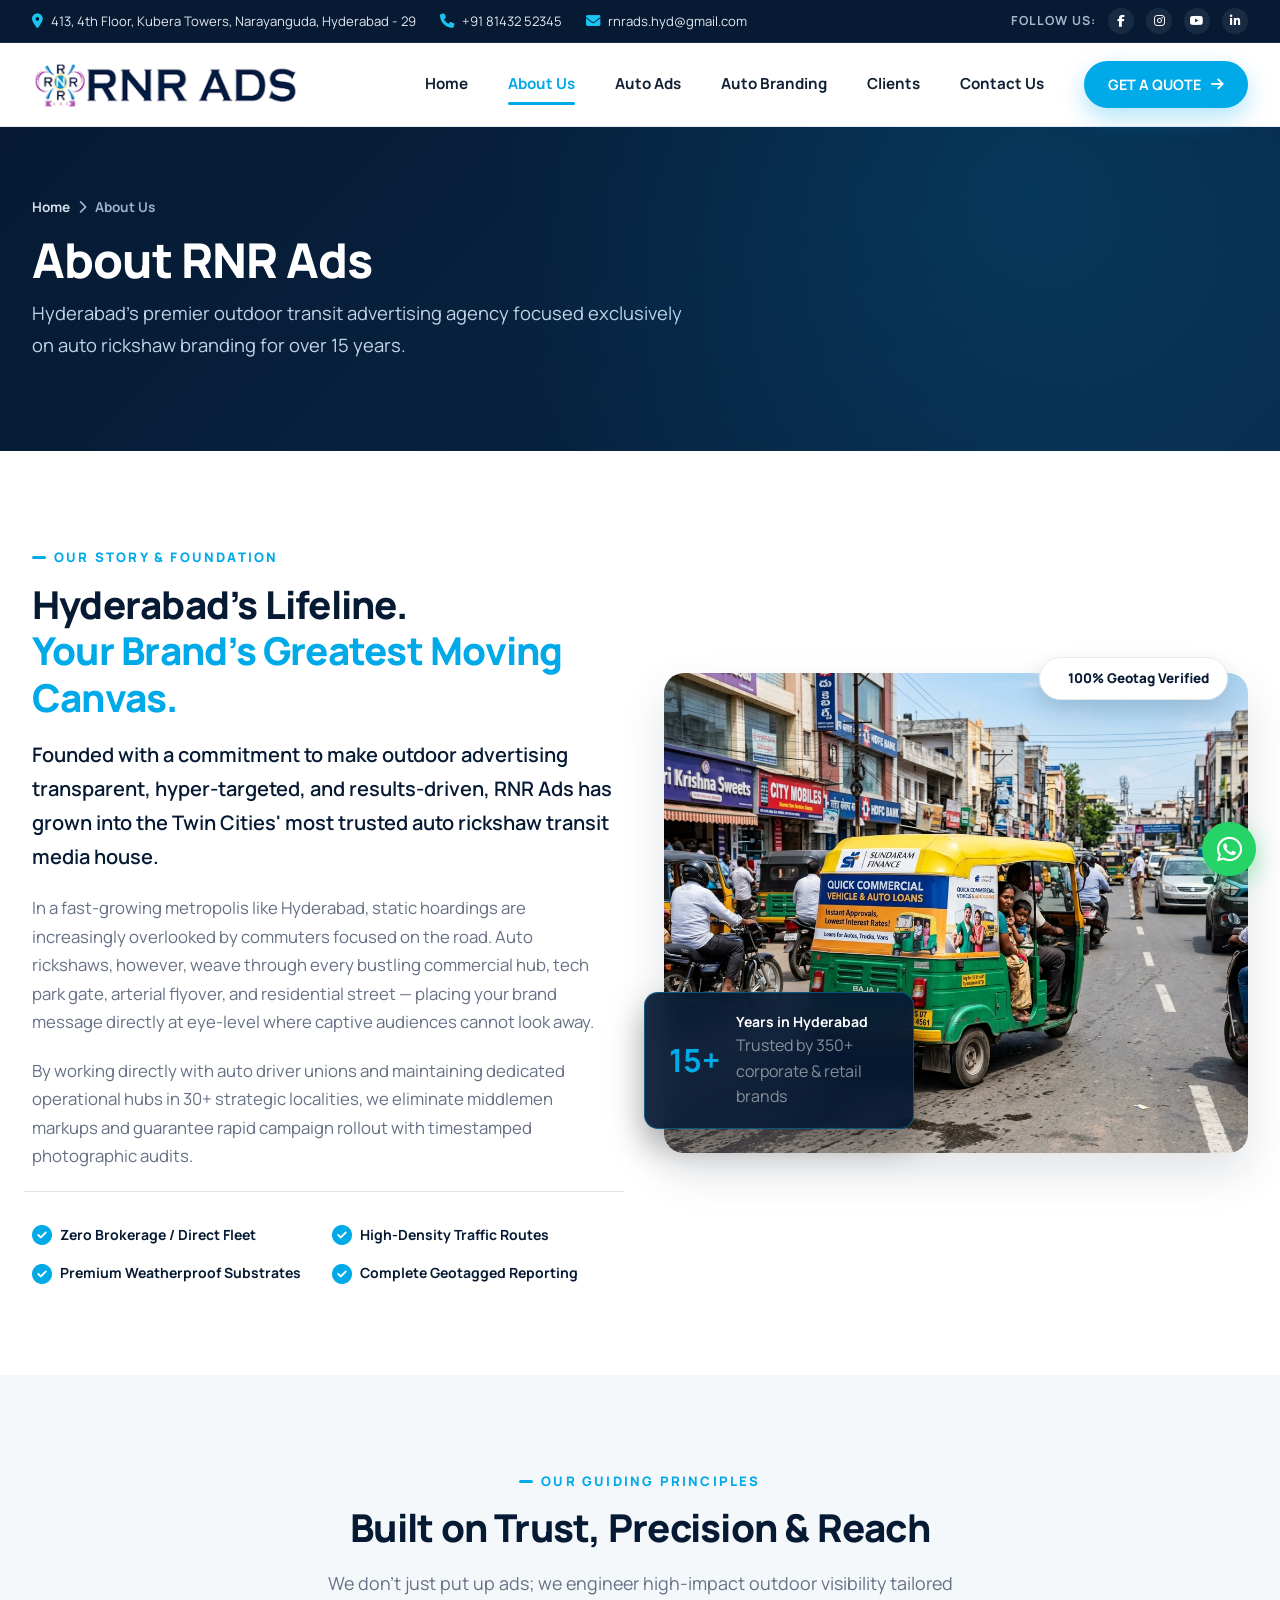
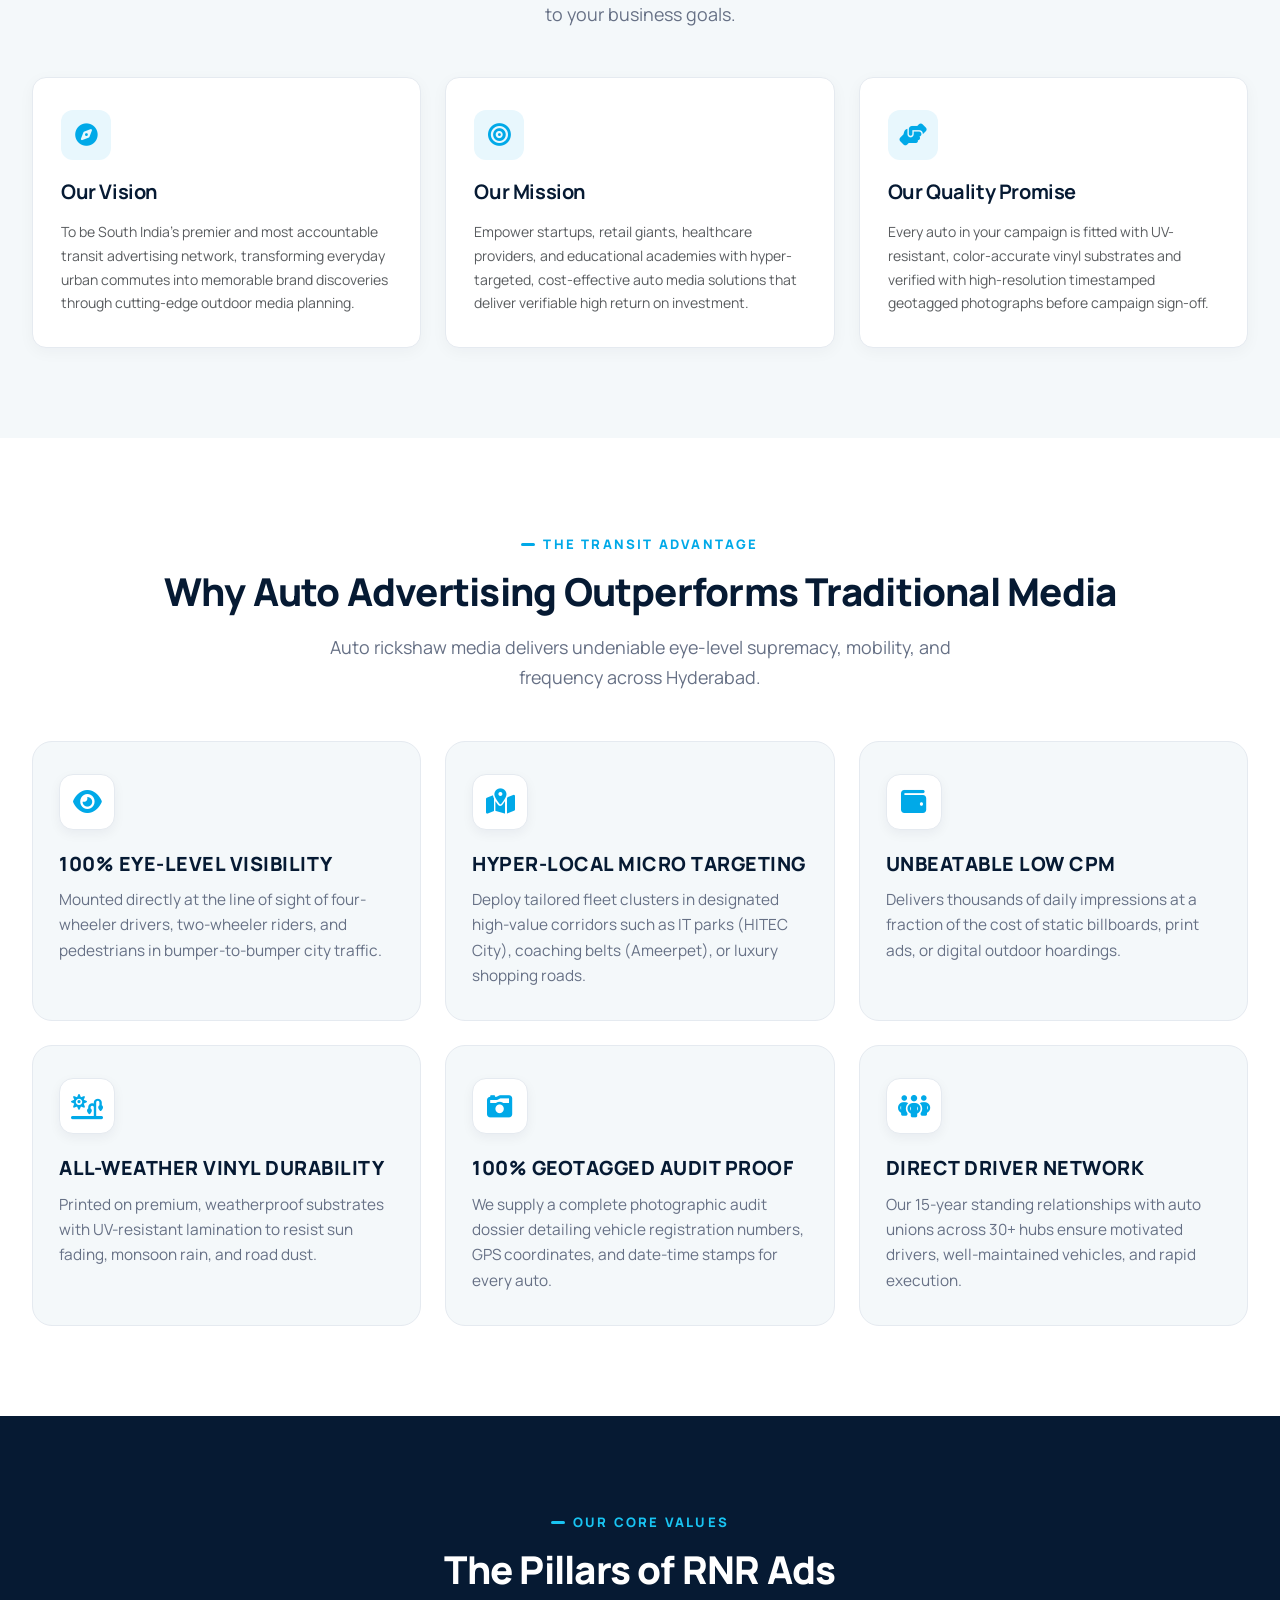
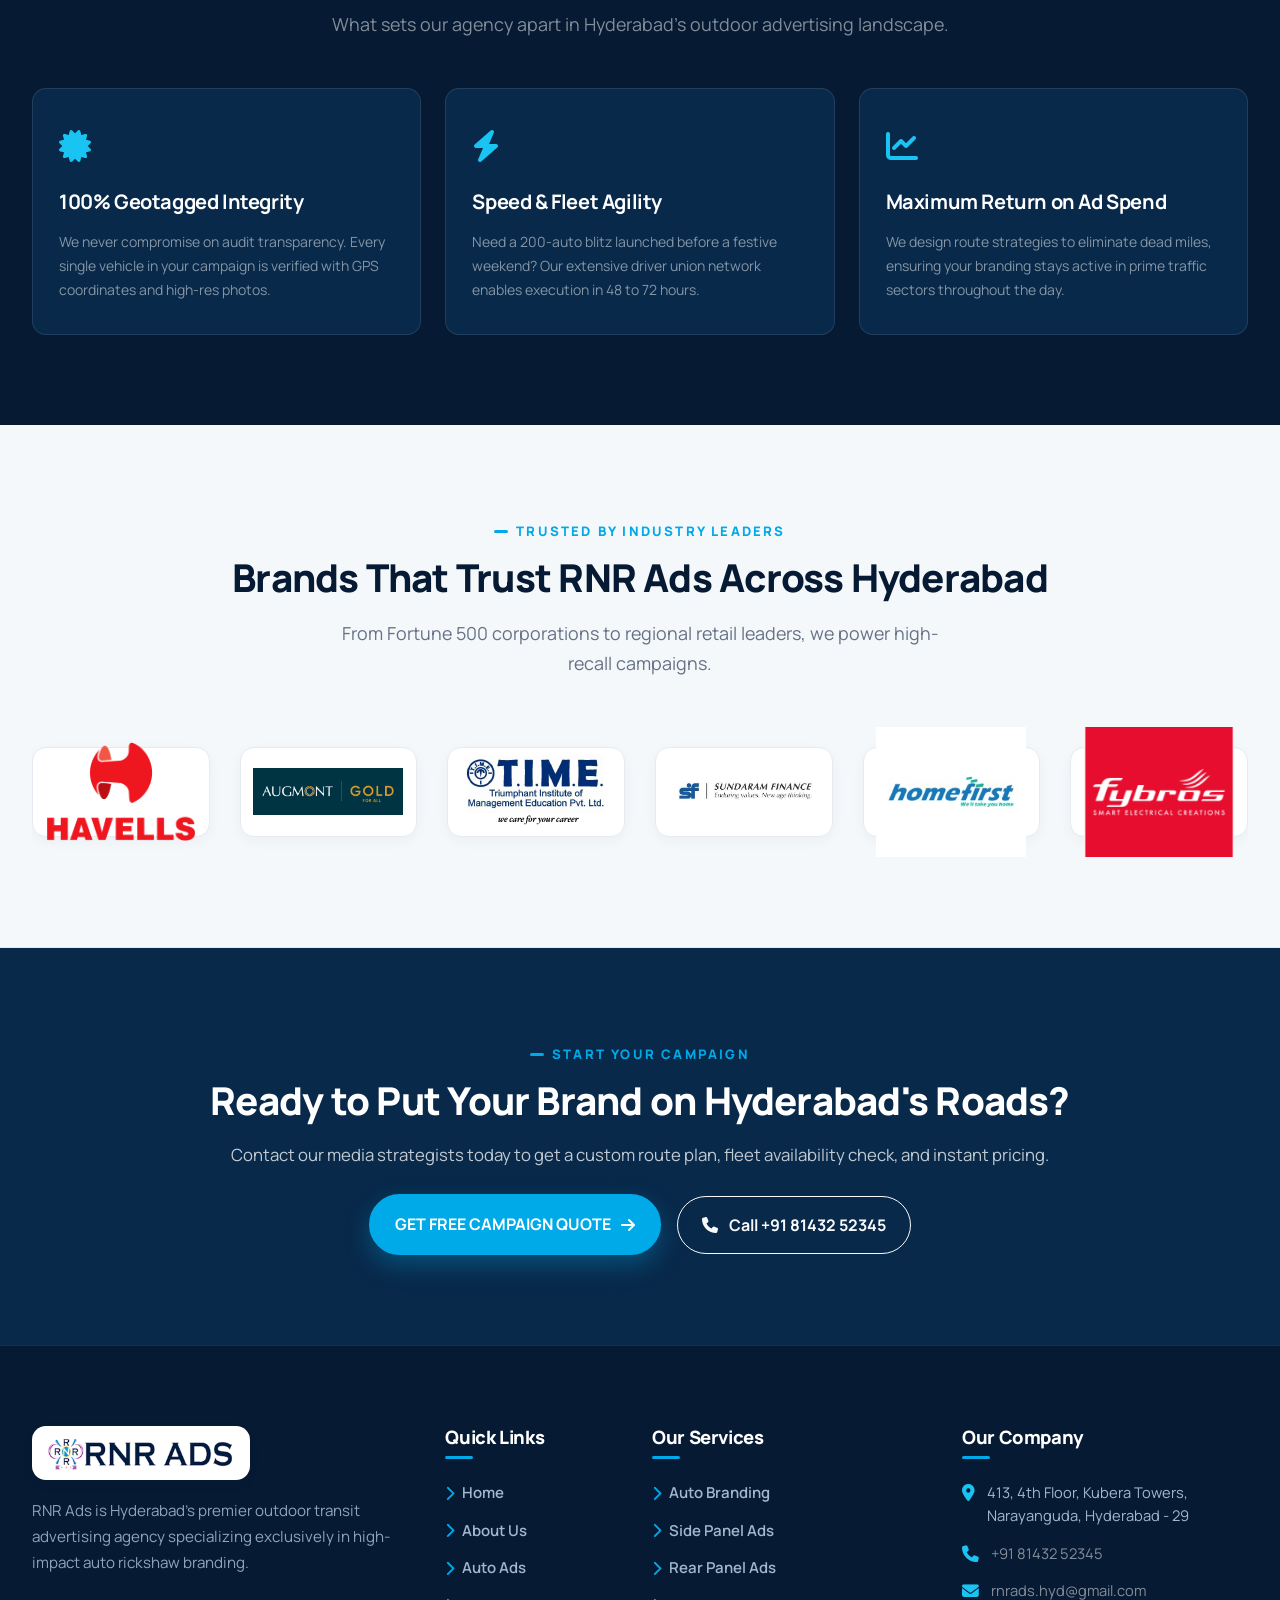
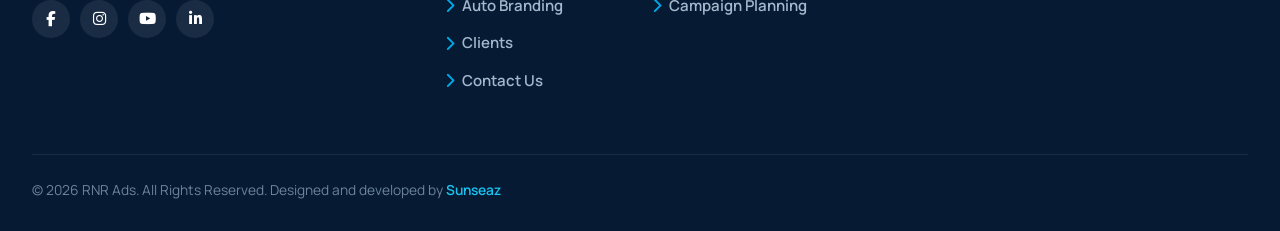
==== commit 73e23ad7: "updated All images" ====
--- a/about.html
+++ b/about.html
@@ -180,7 +180,7 @@
               <span>100% Geotag Verified</span>
             </div>
 
-            <img src="assets/images/experience-auto.jpg" alt="RNR Ads Auto Fleet Operations Hyderabad" class="story-main-img"
+            <img src="assets/images/experience-sundaram.jpg" alt="RNR Ads Auto Fleet Operations Hyderabad" class="story-main-img"
               loading="lazy">
 
             <div class="floating-experience-card">
--- a/css/style.css
+++ b/css/style.css
@@ -2083,4 +2083,543 @@
   font-size: 2rem;
   color: var(--bright-cyan);
   margin-bottom: 18px;
+}
+
+/* ============================================================
+   AUTO ADS GALLERY & INTERACTIVE LIGHTBOX
+============================================================ */
+.auto-gallery-section {
+  position: relative;
+  background-color: var(--white);
+}
+
+.auto-gallery-card {
+  position: relative;
+  background: var(--white);
+  border-radius: 16px;
+  overflow: hidden;
+  border: 1px solid var(--border);
+  box-shadow: 0 4px 20px rgba(6, 26, 51, 0.05);
+  cursor: pointer;
+  transition: transform 0.35s cubic-bezier(0.16, 1, 0.3, 1), box-shadow 0.35s ease, border-color 0.35s ease;
+  height: 100%;
+  display: flex;
+  flex-direction: column;
+}
+
+.auto-gallery-card:hover {
+  transform: translateY(-6px);
+  box-shadow: 0 16px 36px rgba(6, 26, 51, 0.12);
+  border-color: rgba(0, 169, 232, 0.5);
+}
+
+.auto-gallery-img-wrap {
+  position: relative;
+  width: 100%;
+  aspect-ratio: 4 / 3;
+  overflow: hidden;
+  background: #0B192C;
+}
+
+.auto-gallery-img {
+  width: 100%;
+  height: 100%;
+  object-fit: cover;
+  display: block;
+  transition: transform 0.6s cubic-bezier(0.16, 1, 0.3, 1);
+}
+
+.auto-gallery-card:hover .auto-gallery-img {
+  transform: scale(1.08);
+}
+
+.auto-gallery-overlay {
+  position: absolute;
+  inset: 0;
+  background: linear-gradient(to top, rgba(6, 26, 51, 0.88) 0%, rgba(6, 26, 51, 0.35) 50%, rgba(6, 26, 51, 0.05) 100%);
+  opacity: 0;
+  display: flex;
+  flex-direction: column;
+  justify-content: space-between;
+  padding: 20px;
+  transition: opacity 0.35s ease;
+}
+
+.auto-gallery-card:hover .auto-gallery-overlay {
+  opacity: 1;
+}
+
+.auto-gallery-zoom-badge {
+  align-self: flex-end;
+  width: 42px;
+  height: 42px;
+  border-radius: 50%;
+  background: rgba(255, 255, 255, 0.95);
+  color: var(--navy);
+  display: flex;
+  align-items: center;
+  justify-content: center;
+  font-size: 1.1rem;
+  box-shadow: 0 4px 12px rgba(0, 0, 0, 0.2);
+  transform: scale(0.8);
+  transition: transform 0.3s cubic-bezier(0.16, 1, 0.3, 1), background-color 0.2s ease, color 0.2s ease;
+}
+
+.auto-gallery-card:hover .auto-gallery-zoom-badge {
+  transform: scale(1);
+}
+
+.auto-gallery-card:hover .auto-gallery-zoom-badge:hover {
+  background-color: var(--cyan);
+  color: var(--white);
+}
+
+.auto-gallery-overlay-content {
+  color: var(--white);
+  transform: translateY(10px);
+  transition: transform 0.35s ease;
+}
+
+.auto-gallery-card:hover .auto-gallery-overlay-content {
+  transform: translateY(0);
+}
+
+.auto-gallery-cat-pill {
+  display: inline-block;
+  font-size: 0.72rem;
+  font-weight: 800;
+  text-transform: uppercase;
+  letter-spacing: 1px;
+  color: var(--bright-cyan);
+  margin-bottom: 4px;
+}
+
+.auto-gallery-card-title {
+  font-size: 1.05rem;
+  font-weight: 700;
+  color: var(--white);
+  margin-bottom: 0;
+  line-height: 1.35;
+}
+
+/* Lightbox Modal Fullscreen */
+.rnr-lightbox-modal {
+  position: fixed;
+  inset: 0;
+  z-index: 10050;
+  background-color: rgba(6, 26, 51, 0.94);
+  backdrop-filter: blur(14px);
+  -webkit-backdrop-filter: blur(14px);
+  display: flex;
+  flex-direction: column;
+  opacity: 0;
+  visibility: hidden;
+  transition: opacity 0.3s cubic-bezier(0.16, 1, 0.3, 1), visibility 0.3s cubic-bezier(0.16, 1, 0.3, 1);
+  user-select: none;
+}
+
+.rnr-lightbox-modal.active {
+  opacity: 1;
+  visibility: visible;
+}
+
+/* Lightbox Top Control Bar */
+.rnr-lb-topbar {
+  display: flex;
+  align-items: center;
+  justify-content: space-between;
+  padding: 16px 24px;
+  background: linear-gradient(to bottom, rgba(6, 26, 51, 0.95), rgba(6, 26, 51, 0.4));
+  z-index: 20;
+}
+
+.rnr-lb-meta {
+  display: flex;
+  align-items: center;
+  gap: 14px;
+  color: var(--white);
+}
+
+.rnr-lb-counter {
+  font-size: 0.85rem;
+  font-weight: 700;
+  padding: 6px 14px;
+  border-radius: var(--radius-full);
+  background: rgba(255, 255, 255, 0.12);
+  border: 1px solid rgba(255, 255, 255, 0.2);
+  color: var(--bright-cyan);
+  letter-spacing: 0.5px;
+}
+
+.rnr-lb-title-top {
+  font-size: 0.98rem;
+  font-weight: 600;
+  color: var(--white);
+  opacity: 0.9;
+  max-width: 450px;
+  white-space: nowrap;
+  overflow: hidden;
+  text-overflow: ellipsis;
+}
+
+.rnr-lb-actions {
+  display: flex;
+  align-items: center;
+  gap: 8px;
+}
+
+.rnr-lb-btn {
+  background: rgba(255, 255, 255, 0.1);
+  border: 1px solid rgba(255, 255, 255, 0.18);
+  color: var(--white);
+  width: 42px;
+  height: 42px;
+  border-radius: 10px;
+  display: flex;
+  align-items: center;
+  justify-content: center;
+  font-size: 1.05rem;
+  cursor: pointer;
+  transition: all 0.2s ease;
+}
+
+.rnr-lb-btn:hover {
+  background: var(--cyan);
+  border-color: var(--cyan);
+  color: var(--white);
+  transform: translateY(-2px);
+}
+
+.rnr-lb-btn:active {
+  transform: translateY(0);
+}
+
+.rnr-lb-btn.rnr-lb-close {
+  background: rgba(239, 68, 68, 0.2);
+  border-color: rgba(239, 68, 68, 0.4);
+}
+
+.rnr-lb-btn.rnr-lb-close:hover {
+  background: #EF4444;
+  border-color: #EF4444;
+}
+
+/* Lightbox Stage Area */
+.rnr-lb-stage-wrap {
+  flex: 1;
+  position: relative;
+  display: flex;
+  align-items: center;
+  justify-content: center;
+  padding: 10px 80px;
+  overflow: hidden;
+}
+
+.rnr-lb-stage {
+  position: relative;
+  max-width: 100%;
+  max-height: 100%;
+  display: flex;
+  align-items: center;
+  justify-content: center;
+  transition: transform 0.25s cubic-bezier(0.16, 1, 0.3, 1);
+  cursor: default;
+}
+
+.rnr-lb-stage.zoomed {
+  cursor: grab;
+}
+
+.rnr-lb-stage.zoomed:active {
+  cursor: grabbing;
+}
+
+.rnr-lb-img {
+  max-width: 100%;
+  max-height: 72vh;
+  object-fit: contain;
+  border-radius: 12px;
+  box-shadow: 0 25px 60px rgba(0, 0, 0, 0.65), 0 0 0 1px rgba(255, 255, 255, 0.1);
+  user-drag: none;
+  -webkit-user-drag: none;
+  transition: opacity 0.25s ease;
+}
+
+/* Navigation Arrows (Prev / Next) */
+.rnr-lb-arrow {
+  position: absolute;
+  top: 50%;
+  transform: translateY(-50%);
+  width: 54px;
+  height: 54px;
+  border-radius: 50%;
+  background: rgba(255, 255, 255, 0.12);
+  backdrop-filter: blur(8px);
+  -webkit-backdrop-filter: blur(8px);
+  border: 1px solid rgba(255, 255, 255, 0.25);
+  color: var(--white);
+  font-size: 1.35rem;
+  display: flex;
+  align-items: center;
+  justify-content: center;
+  cursor: pointer;
+  z-index: 25;
+  transition: all 0.25s cubic-bezier(0.16, 1, 0.3, 1);
+  box-shadow: 0 8px 24px rgba(0, 0, 0, 0.35);
+}
+
+.rnr-lb-arrow-prev {
+  left: 20px;
+}
+
+.rnr-lb-arrow-next {
+  right: 20px;
+}
+
+.rnr-lb-arrow:hover {
+  background: var(--cyan);
+  border-color: var(--cyan);
+  color: var(--white);
+  transform: translateY(-50%) scale(1.1);
+  box-shadow: 0 10px 30px rgba(0, 169, 232, 0.4);
+}
+
+.rnr-lb-arrow:active {
+  transform: translateY(-50%) scale(0.95);
+}
+
+/* Bottom Caption Bar */
+.rnr-lb-bottombar {
+  padding: 14px 24px 20px;
+  background: linear-gradient(to top, rgba(6, 26, 51, 0.98), rgba(6, 26, 51, 0.4));
+  text-align: center;
+  z-index: 20;
+}
+
+.rnr-lb-caption-title {
+  color: var(--white);
+  font-size: 1.15rem;
+  font-weight: 700;
+  margin-bottom: 4px;
+}
+
+.rnr-lb-caption-desc {
+  color: rgba(255, 255, 255, 0.75);
+  font-size: 0.88rem;
+  max-width: 650px;
+  margin: 0 auto;
+}
+
+/* Share Toast */
+.rnr-lb-toast {
+  position: fixed;
+  bottom: 80px;
+  left: 50%;
+  transform: translateX(-50%) translateY(20px);
+  background: #047857;
+  color: var(--white);
+  padding: 12px 24px;
+  border-radius: var(--radius-full);
+  font-weight: 700;
+  font-size: 0.9rem;
+  display: flex;
+  align-items: center;
+  gap: 10px;
+  box-shadow: 0 10px 30px rgba(0, 0, 0, 0.4);
+  opacity: 0;
+  visibility: hidden;
+  transition: all 0.3s cubic-bezier(0.16, 1, 0.3, 1);
+  z-index: 10060;
+}
+
+.rnr-lb-toast.show {
+  opacity: 1;
+  visibility: visible;
+  transform: translateX(-50%) translateY(0);
+}
+
+/* Responsive Styles for Gallery & Lightbox */
+@media (max-width: 767.98px) {
+  .rnr-lb-topbar {
+    padding: 12px 16px;
+  }
+
+  .rnr-lb-title-top {
+    display: none;
+  }
+
+  .rnr-lb-btn {
+    width: 36px;
+    height: 36px;
+    font-size: 0.95rem;
+  }
+
+  .rnr-lb-stage-wrap {
+    padding: 10px 16px;
+  }
+
+  .rnr-lb-img {
+    max-height: 60vh;
+  }
+
+  .rnr-lb-arrow {
+    width: 42px;
+    height: 42px;
+    font-size: 1.1rem;
+  }
+
+  .rnr-lb-arrow-prev {
+    left: 8px;
+  }
+
+  .rnr-lb-arrow-next {
+    right: 8px;
+  }
+
+  .rnr-lb-caption-title {
+    font-size: 1rem;
+  }
+
+  .rnr-lb-caption-desc {
+    font-size: 0.8rem;
+  }
+}
+
+/* ============================================================
+   CLIENTS ANIMATED MARQUEE & CAROUSEL (AUTO ADS PAGE)
+============================================================ */
+.clients-marquee-section {
+  position: relative;
+  background-color: var(--white);
+  overflow: hidden;
+}
+
+.clients-marquee-wrapper {
+  position: relative;
+  width: 100%;
+  overflow: hidden;
+  padding: 10px 0;
+  mask-image: linear-gradient(to right, transparent 0%, black 8%, black 92%, transparent 100%);
+  -webkit-mask-image: linear-gradient(to right, transparent 0%, black 8%, black 92%, transparent 100%);
+}
+
+.clients-marquee-wrapper::before,
+.clients-marquee-wrapper::after {
+  content: "";
+  position: absolute;
+  top: 0;
+  bottom: 0;
+  width: 80px;
+  z-index: 5;
+  pointer-events: none;
+}
+
+.clients-marquee-wrapper::before {
+  left: 0;
+  background: linear-gradient(to right, var(--white), transparent);
+}
+
+.clients-marquee-wrapper::after {
+  right: 0;
+  background: linear-gradient(to left, var(--white), transparent);
+}
+
+.clients-marquee-track {
+  display: flex;
+  gap: 20px;
+  width: max-content;
+  animation: rnrMarqueeForward 32s linear infinite;
+  will-change: transform;
+}
+
+.clients-marquee-track-reverse {
+  display: flex;
+  gap: 20px;
+  width: max-content;
+  animation: rnrMarqueeReverse 34s linear infinite;
+  will-change: transform;
+  margin-top: 18px;
+}
+
+.clients-marquee-wrapper:hover .clients-marquee-track,
+.clients-marquee-wrapper:hover .clients-marquee-track-reverse {
+  animation-play-state: paused;
+}
+
+@keyframes rnrMarqueeForward {
+  0% {
+    transform: translateX(0);
+  }
+  100% {
+    transform: translateX(-50%);
+  }
+}
+
+@keyframes rnrMarqueeReverse {
+  0% {
+    transform: translateX(-50%);
+  }
+  100% {
+    transform: translateX(0);
+  }
+}
+
+.client-carousel-card {
+  flex-shrink: 0;
+  width: 195px;
+  height: 96px;
+  display: flex;
+  align-items: center;
+  justify-content: center;
+  padding: 16px 20px;
+  background: var(--white);
+  border: 1.5px solid var(--border);
+  border-radius: 14px;
+  box-shadow: 0 4px 16px rgba(6, 26, 51, 0.04);
+  transition: all 0.35s cubic-bezier(0.16, 1, 0.3, 1);
+  cursor: pointer;
+}
+
+.client-carousel-card:hover {
+  border-color: var(--cyan);
+  background: #FAFCFE;
+  transform: translateY(-4px) scale(1.03);
+  box-shadow: 0 12px 28px rgba(0, 169, 232, 0.16);
+}
+
+.client-carousel-img {
+  max-width: 100%;
+  max-height: 56px;
+  width: auto;
+  height: auto;
+  object-fit: contain;
+  filter: grayscale(10%) contrast(100%);
+  opacity: 0.92;
+  transition: all 0.35s ease;
+}
+
+.client-carousel-card:hover .client-carousel-img {
+  filter: grayscale(0%) contrast(105%);
+  opacity: 1;
+  transform: scale(1.05);
+}
+
+@media (max-width: 767.98px) {
+  .client-carousel-card {
+    width: 155px;
+    height: 82px;
+    padding: 12px 14px;
+  }
+
+  .client-carousel-img {
+    max-height: 44px;
+  }
+
+  .clients-marquee-track {
+    animation-duration: 22s;
+  }
+
+  .clients-marquee-track-reverse {
+    animation-duration: 24s;
+  }
 }
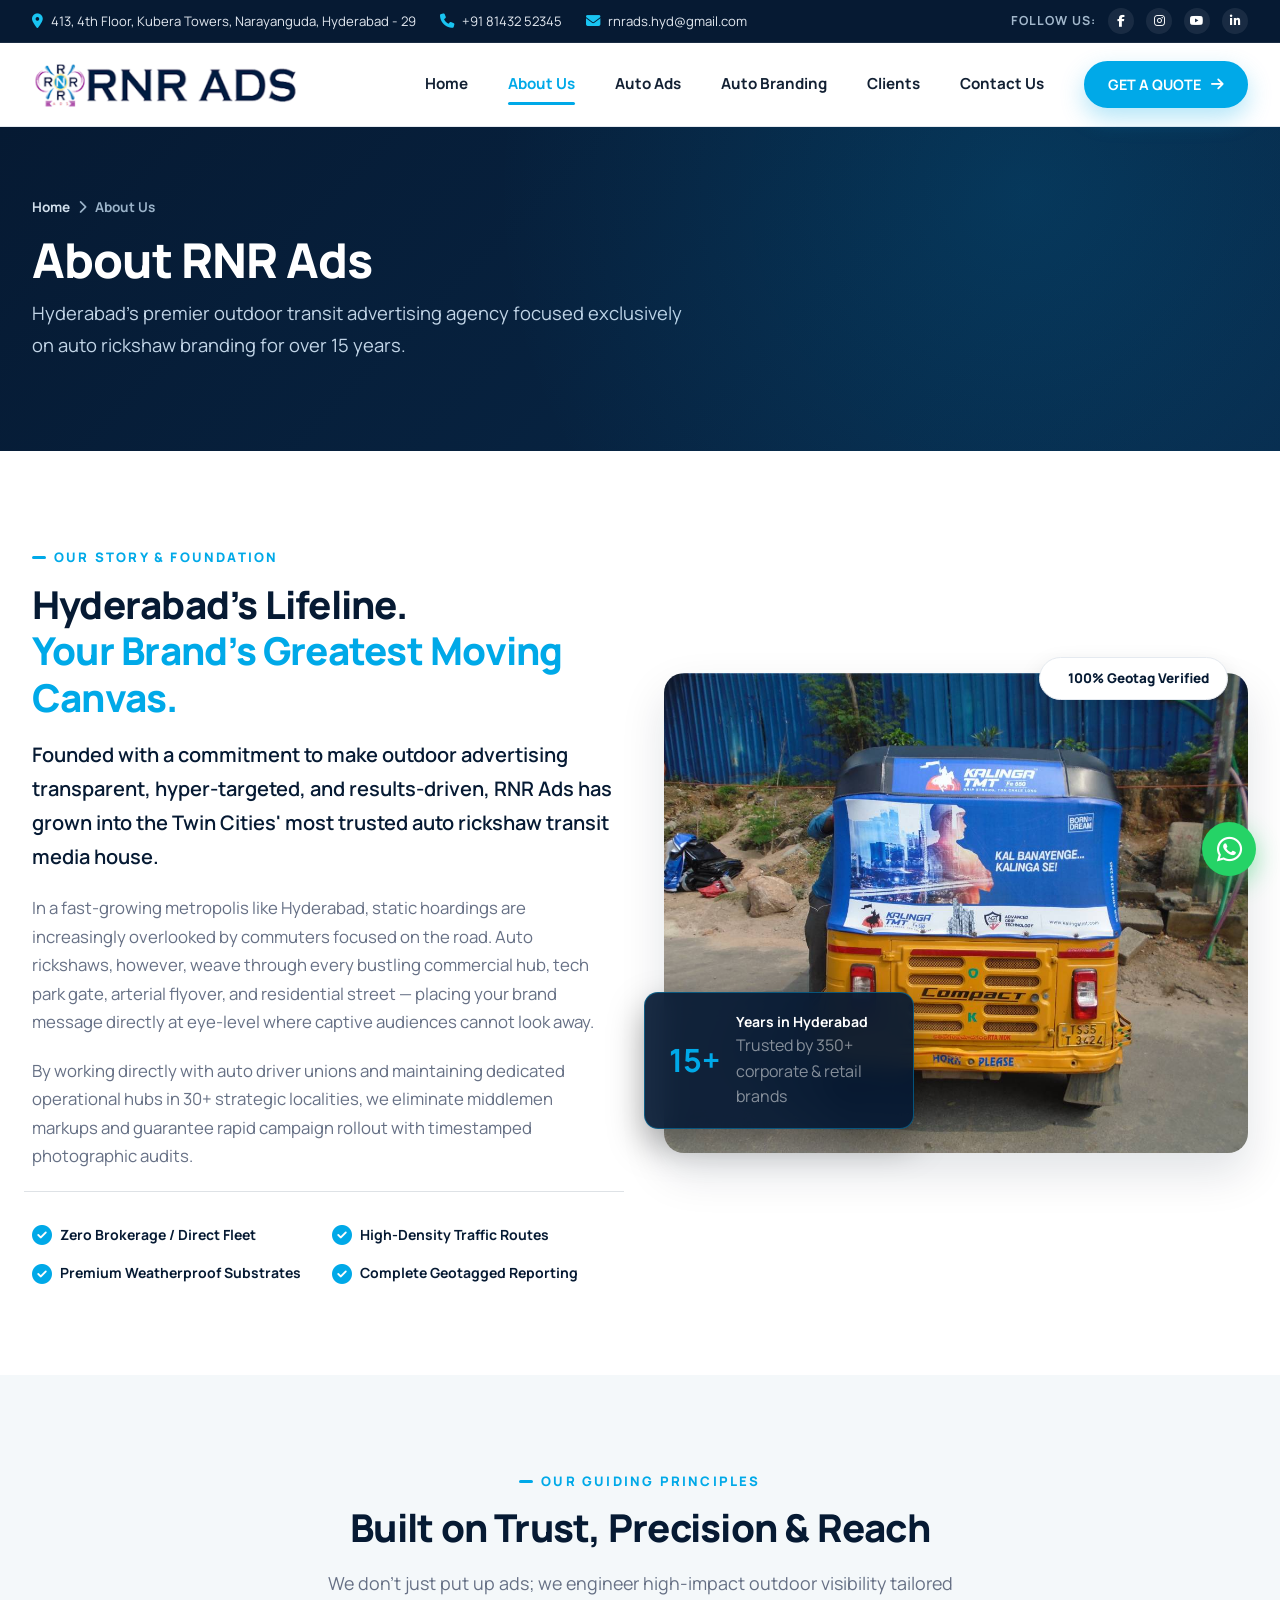
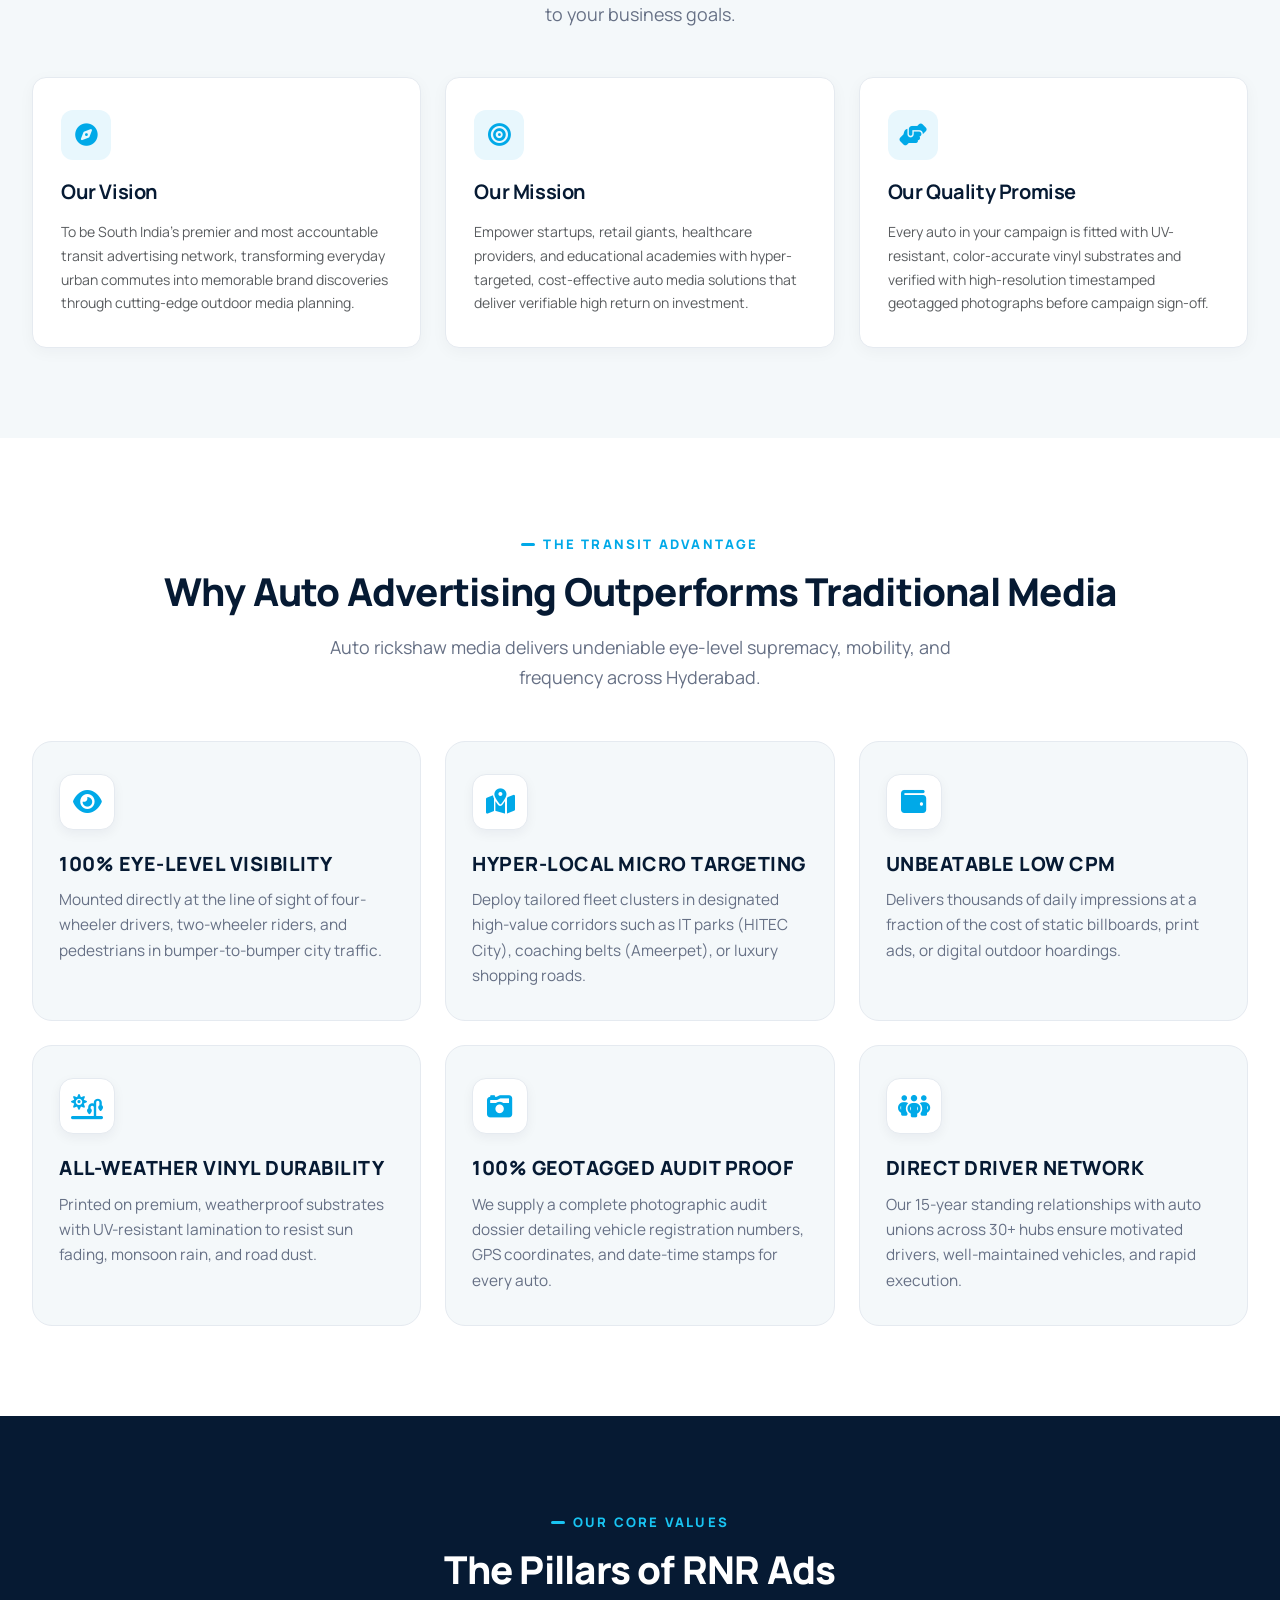
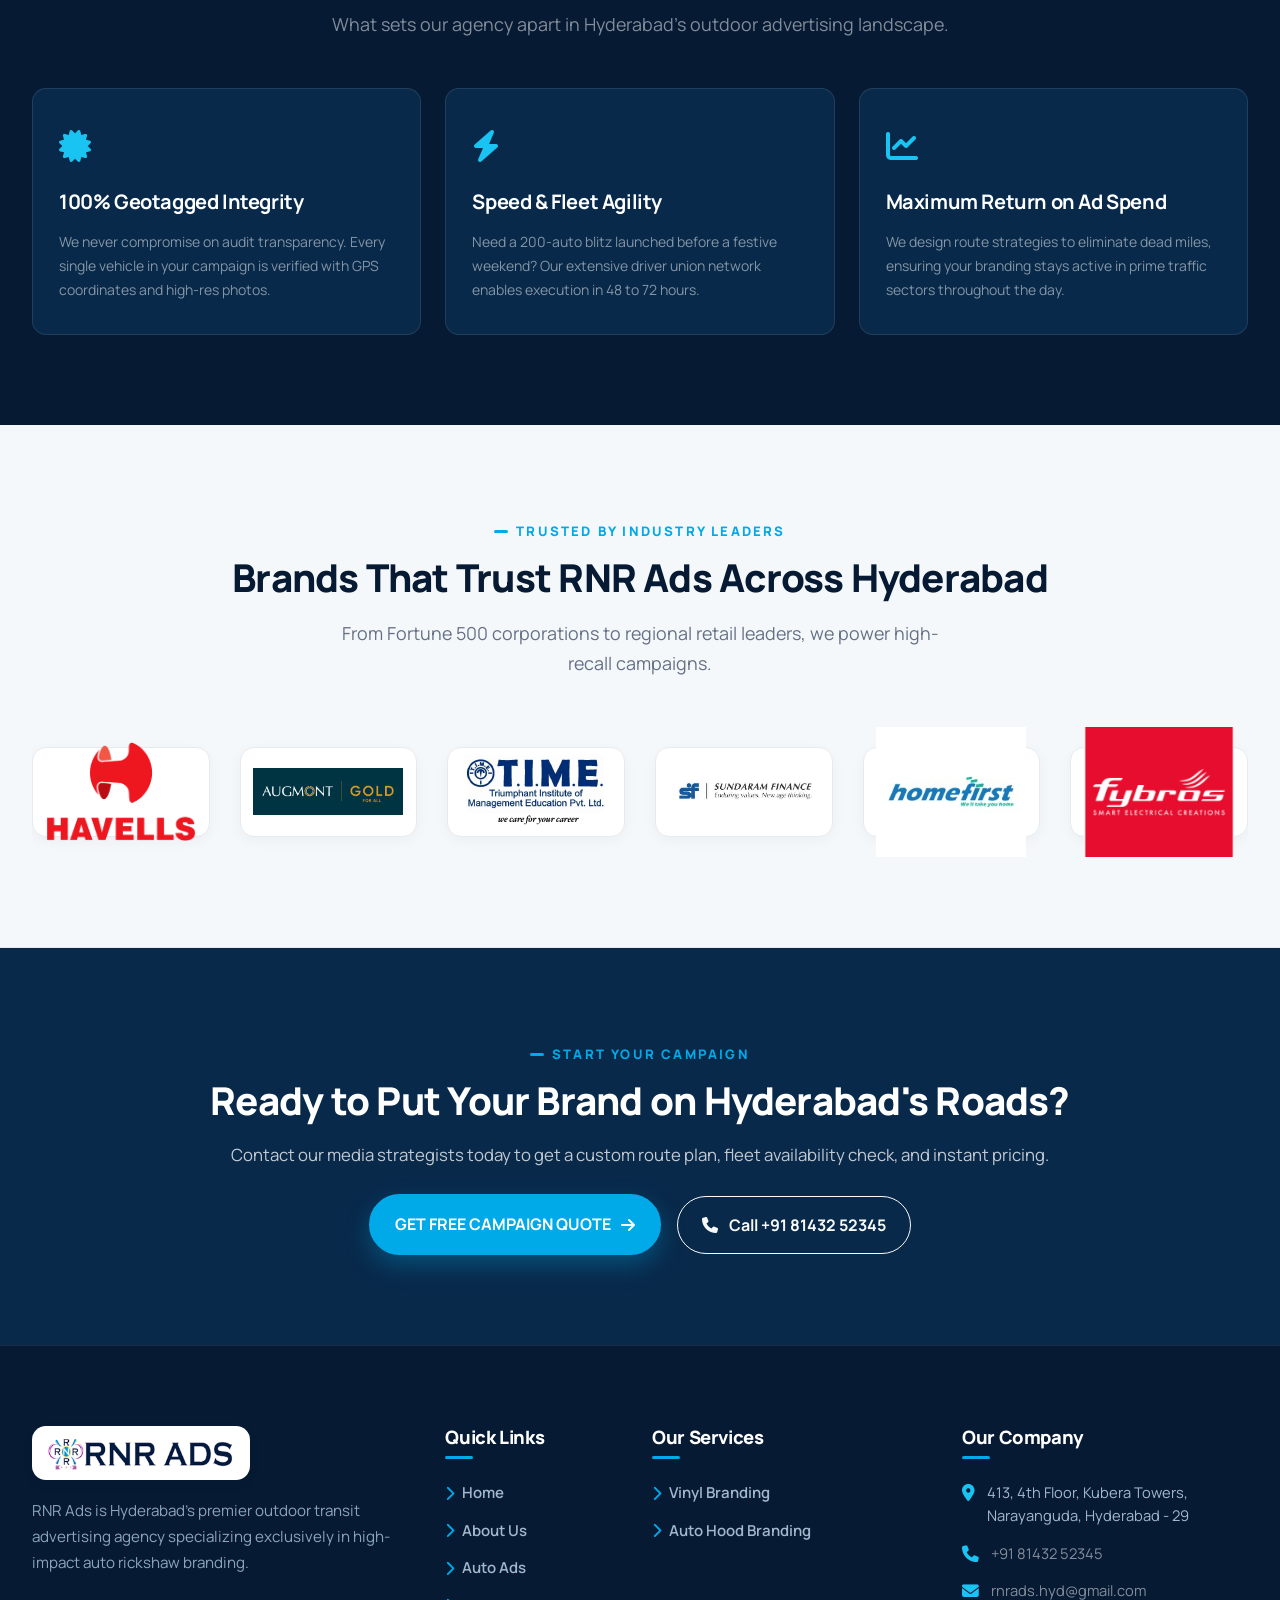
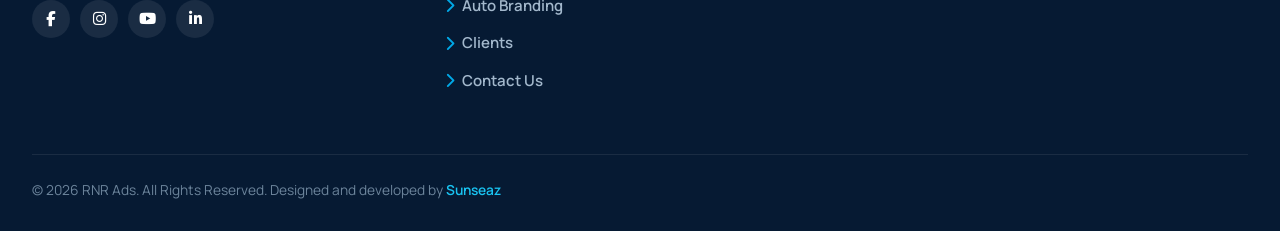
==== commit cc7da748: "updated one images and content" ====
--- a/about.html
+++ b/about.html
@@ -490,14 +490,10 @@
         <div class="col-lg-3 col-md-6 col-6">
           <h4 class="footer-heading">Our Services</h4>
           <ul class="footer-links-list">
-            <li><a href="auto-branding.html#full-branding"><i class="fa-solid fa-chevron-right text-cyan fs-xs"></i>
-                Auto Branding</a></li>
-            <li><a href="auto-branding.html#side-panel"><i class="fa-solid fa-chevron-right text-cyan fs-xs"></i> Side
-                Panel Ads</a></li>
-            <li><a href="auto-branding.html#rear-panel"><i class="fa-solid fa-chevron-right text-cyan fs-xs"></i> Rear
-                Panel Ads</a></li>
-            <li><a href="auto-branding.html#campaign-planning"><i class="fa-solid fa-chevron-right text-cyan fs-xs"></i>
-                Campaign Planning</a></li>
+            <li><a href="auto-branding.html#vinyl-branding"><i class="fa-solid fa-chevron-right text-cyan fs-xs"></i>
+                Vinyl Branding</a></li>
+            <li><a href="auto-branding.html#auto-hood-branding"><i class="fa-solid fa-chevron-right text-cyan fs-xs"></i>
+                Auto Hood Branding</a></li>
           </ul>
         </div>
         <div class="col-lg-3 col-md-6">
@@ -570,10 +566,8 @@
                 <label for="modalService" class="form-label">Ad Format <span class="text-danger">*</span></label>
                 <select class="form-select" id="modalService" required>
                   <option value="" selected disabled>Select format...</option>
-                  <option value="Full Auto Branding (360° Wrap)">Full Auto Branding (360° Wrap)</option>
-                  <option value="Rear Panel Hood Branding">Rear Panel Hood Branding</option>
-                  <option value="Side Panel Ads">Side Panel Ads</option>
-                  <option value="City-Wide Fleet Campaign">City-Wide Fleet Campaign</option>
+                  <option value="auto hood branding">auto hood branding</option>
+                  <option value="vinyl branding">vinyl branding</option>
                 </select>
                 <div class="invalid-feedback">Please select an ad format.</div>
               </div>
--- a/css/style.css
+++ b/css/style.css
@@ -287,6 +287,50 @@
   border-color: var(--cyan);
 }
 
+/* Contact CTA Direct Action Buttons (Phone & WhatsApp) */
+.contact-cta-btn-group {
+  display: flex;
+  flex-wrap: wrap;
+  align-items: center;
+  gap: 14px;
+}
+
+.contact-cta-phone {
+  white-space: nowrap;
+}
+
+.btn-whatsapp-direct,
+.contact-cta-btn-group .btn-success {
+  display: inline-flex;
+  align-items: center;
+  justify-content: center;
+  gap: 8px;
+  background-color: #25D366 !important;
+  border: 2px solid #25D366 !important;
+  color: #ffffff !important;
+  font-family: var(--font-main);
+  font-weight: 700;
+  font-size: 0.98rem;
+  padding: 14px 28px;
+  border-radius: var(--radius-full);
+  box-shadow: 0 4px 14px rgba(37, 211, 102, 0.32);
+  transition: var(--transition-smooth);
+  cursor: pointer;
+  text-decoration: none;
+  white-space: nowrap;
+}
+
+.btn-whatsapp-direct:hover,
+.btn-whatsapp-direct:focus,
+.contact-cta-btn-group .btn-success:hover,
+.contact-cta-btn-group .btn-success:focus {
+  background-color: #1ebc59 !important;
+  border-color: #1ebc59 !important;
+  color: #ffffff !important;
+  transform: translateY(-2px);
+  box-shadow: 0 10px 24px rgba(37, 211, 102, 0.42);
+}
+
 /* ============================================================
    TOP INFORMATION BAR
 ============================================================ */
@@ -829,6 +873,29 @@
   font-size: 1.15rem;
 }
 
+/* Service Format Detailed Images (auto-branding.html) */
+.format-img-wrapper {
+  position: relative;
+  border-radius: var(--radius-lg);
+  overflow: hidden;
+  box-shadow: var(--shadow-lg);
+  background: #f1f5f9;
+}
+
+.format-detail-img {
+  width: 100%;
+  max-height: 500px;
+  object-fit: cover;
+  object-position: center;
+  display: block;
+  border-radius: var(--radius-lg);
+  transition: transform 0.6s cubic-bezier(0.16, 1, 0.3, 1);
+}
+
+.format-img-wrapper:hover .format-detail-img {
+  transform: scale(1.03);
+}
+
 /* ============================================================
    SERVICES SECTION
 ============================================================ */
@@ -953,6 +1020,186 @@
 }
 
 /* ============================================================
+   MODERN COMPACT 2-SERVICE SHOWCASE
+============================================================ */
+a.modern-service-card {
+  text-decoration: none;
+  color: inherit;
+  display: flex;
+  height: 100%;
+}
+
+.modern-service-card {
+  background: var(--card-bg);
+  border-radius: var(--radius-xl);
+  border: 1px solid var(--border);
+  padding: 16px;
+  display: flex;
+  flex-direction: row;
+  align-items: stretch;
+  gap: 22px;
+  box-shadow: 0 4px 20px rgba(6, 26, 51, 0.04);
+  transition: all 0.35s cubic-bezier(0.16, 1, 0.3, 1);
+  height: 100%;
+  position: relative;
+  overflow: hidden;
+}
+
+.modern-service-card:hover {
+  transform: translateY(-4px);
+  border-color: rgba(0, 169, 232, 0.45);
+  box-shadow: 0 16px 36px rgba(0, 169, 232, 0.12), 0 2px 8px rgba(6, 26, 51, 0.04);
+}
+
+.modern-service-media {
+  flex: 0 0 42%;
+  max-width: 42%;
+  position: relative;
+  border-radius: var(--radius-md);
+  overflow: hidden;
+  min-height: 220px;
+  background: #EEF3F7;
+}
+
+.modern-service-img {
+  width: 100%;
+  height: 100%;
+  object-fit: cover;
+  object-position: center;
+  display: block;
+  transition: transform 0.6s cubic-bezier(0.16, 1, 0.3, 1);
+}
+
+.modern-service-card:hover .modern-service-img {
+  transform: scale(1.08);
+}
+
+.modern-service-badge {
+  position: absolute;
+  top: 12px;
+  left: 12px;
+  display: inline-flex;
+  align-items: center;
+  gap: 6px;
+  background: rgba(6, 26, 51, 0.82);
+  backdrop-filter: blur(8px);
+  -webkit-backdrop-filter: blur(8px);
+  color: var(--white);
+  font-size: 0.72rem;
+  font-weight: 700;
+  letter-spacing: 0.4px;
+  padding: 4px 10px;
+  border-radius: var(--radius-full);
+  border: 1px solid rgba(255, 255, 255, 0.18);
+  z-index: 2;
+}
+
+.modern-service-content {
+  flex: 1 1 58%;
+  display: flex;
+  flex-direction: column;
+  justify-content: space-between;
+  padding: 4px 8px 4px 0;
+}
+
+.service-kicker {
+  display: inline-block;
+  font-size: 0.7rem;
+  font-weight: 800;
+  text-transform: uppercase;
+  letter-spacing: 1.5px;
+  color: var(--cyan);
+  margin-bottom: 4px;
+}
+
+.modern-service-title {
+  font-size: 1.35rem;
+  font-weight: 800;
+  color: var(--navy);
+  margin: 0 0 8px 0;
+  line-height: 1.25;
+  letter-spacing: -0.01em;
+  transition: color 0.2s ease;
+}
+
+.modern-service-card:hover .modern-service-title {
+  color: var(--cyan);
+}
+
+.modern-service-desc {
+  font-size: 0.88rem;
+  color: var(--muted);
+  line-height: 1.55;
+  margin-bottom: 12px;
+}
+
+.modern-service-features {
+  display: flex;
+  flex-wrap: wrap;
+  gap: 6px;
+  margin-bottom: 14px;
+}
+
+.modern-feature-pill {
+  display: inline-flex;
+  align-items: center;
+  gap: 5px;
+  background: #F1F6FA;
+  color: var(--navy);
+  font-size: 0.75rem;
+  font-weight: 600;
+  padding: 3px 9px;
+  border-radius: var(--radius-full);
+  border: 1px solid rgba(0, 169, 232, 0.12);
+  transition: var(--transition-fast);
+}
+
+.modern-service-card:hover .modern-feature-pill {
+  background: rgba(0, 169, 232, 0.08);
+  border-color: rgba(0, 169, 232, 0.25);
+}
+
+.modern-service-footer {
+  margin-top: auto;
+  display: flex;
+  align-items: center;
+  justify-content: flex-start;
+}
+
+.modern-service-btn {
+  display: inline-flex;
+  align-items: center;
+  gap: 10px;
+  color: var(--navy);
+  font-size: 0.88rem;
+  font-weight: 800;
+  transition: var(--transition-fast);
+}
+
+.modern-service-btn .btn-circle-icon {
+  width: 32px;
+  height: 32px;
+  border-radius: var(--radius-full);
+  background: rgba(0, 169, 232, 0.1);
+  color: var(--cyan);
+  display: inline-flex;
+  align-items: center;
+  justify-content: center;
+  font-size: 0.76rem;
+  transition: all 0.25s ease;
+}
+
+.modern-service-card:hover .modern-service-btn {
+  color: var(--cyan);
+}
+
+.modern-service-card:hover .modern-service-btn .btn-circle-icon {
+  background: var(--cyan);
+  color: var(--white);
+  transform: translateX(4px);
+}
+
+/* ============================================================
    FEATURED WORK / GALLERY (DARK NAVY)
 ============================================================ */
 .featured-work-section {
@@ -1037,6 +1284,138 @@
       rgba(0, 169, 232, 0.85) 0%,
       rgba(6, 26, 51, 0.65) 50%,
       rgba(6, 26, 51, 0.1) 100%);
+}
+
+/* ============================================================
+   CAMPAIGN SHOWCASE CARDS (clients.html)
+============================================================ */
+.campaign-showcase-card {
+  background: var(--white);
+  border-radius: var(--radius-lg);
+  border: 1px solid rgba(6, 26, 51, 0.08);
+  box-shadow: 0 4px 18px rgba(6, 26, 51, 0.04);
+  overflow: hidden;
+  display: flex;
+  flex-direction: column;
+  height: 100%;
+  transition: transform 0.35s cubic-bezier(0.16, 1, 0.3, 1), box-shadow 0.35s ease, border-color 0.35s ease;
+}
+
+.campaign-showcase-card:hover {
+  transform: translateY(-6px);
+  box-shadow: 0 16px 36px rgba(6, 26, 51, 0.12);
+  border-color: rgba(0, 169, 232, 0.28);
+}
+
+.campaign-card-media {
+  position: relative;
+  width: 100%;
+  height: 240px;
+  overflow: hidden;
+  background: #EEF3F7;
+}
+
+.campaign-card-media-lg {
+  height: 270px;
+}
+
+.campaign-card-img {
+  width: 100%;
+  height: 100%;
+  object-fit: cover;
+  object-position: center;
+  display: block;
+  transition: transform 0.6s cubic-bezier(0.16, 1, 0.3, 1);
+}
+
+.campaign-showcase-card:hover .campaign-card-img {
+  transform: scale(1.06);
+}
+
+.campaign-format-badge {
+  position: absolute;
+  top: 14px;
+  right: 14px;
+  display: inline-flex;
+  align-items: center;
+  gap: 6px;
+  background: rgba(6, 26, 51, 0.82);
+  backdrop-filter: blur(8px);
+  -webkit-backdrop-filter: blur(8px);
+  color: var(--white);
+  font-size: 0.72rem;
+  font-weight: 700;
+  letter-spacing: 0.3px;
+  padding: 4px 10px;
+  border-radius: var(--radius-full);
+  border: 1px solid rgba(255, 255, 255, 0.15);
+  z-index: 2;
+}
+
+.campaign-card-body {
+  padding: 22px 24px;
+  display: flex;
+  flex-direction: column;
+  flex-grow: 1;
+}
+
+.campaign-category-tag {
+  display: inline-flex;
+  align-items: center;
+  font-size: 0.75rem;
+  font-weight: 800;
+  color: var(--cyan);
+  text-transform: uppercase;
+  letter-spacing: 0.8px;
+}
+
+.campaign-reach-tag {
+  display: inline-flex;
+  align-items: center;
+  font-size: 0.74rem;
+  font-weight: 700;
+  color: var(--navy);
+  background: #f1f6fa;
+  padding: 2px 8px;
+  border-radius: var(--radius-full);
+}
+
+.campaign-card-title {
+  font-size: 1.18rem;
+  font-weight: 800;
+  color: var(--navy);
+  margin: 10px 0 8px 0;
+  line-height: 1.3;
+  transition: color 0.2s ease;
+}
+
+.campaign-showcase-card:hover .campaign-card-title {
+  color: var(--cyan);
+}
+
+.campaign-card-text {
+  font-size: 0.88rem;
+  color: var(--muted);
+  line-height: 1.55;
+  margin-bottom: 16px;
+  flex-grow: 1;
+}
+
+.campaign-card-footer {
+  margin-top: auto;
+  padding-top: 12px;
+  border-top: 1px solid rgba(6, 26, 51, 0.06);
+  display: flex;
+  align-items: center;
+  justify-content: space-between;
+}
+
+.campaign-location-text {
+  font-size: 0.78rem;
+  font-weight: 600;
+  color: #64748b;
+  display: inline-flex;
+  align-items: center;
 }
 
 /* ============================================================
@@ -2124,7 +2503,7 @@
 .auto-gallery-img {
   width: 100%;
   height: 100%;
-  object-fit: cover;
+  /* object-fit: cover; */
   display: block;
   transition: transform 0.6s cubic-bezier(0.16, 1, 0.3, 1);
 }
@@ -2136,11 +2515,13 @@
 .auto-gallery-overlay {
   position: absolute;
   inset: 0;
-  background: linear-gradient(to top, rgba(6, 26, 51, 0.88) 0%, rgba(6, 26, 51, 0.35) 50%, rgba(6, 26, 51, 0.05) 100%);
+  background: rgba(6, 26, 51, 0.45);
+  backdrop-filter: blur(2px);
+  -webkit-backdrop-filter: blur(2px);
   opacity: 0;
   display: flex;
-  flex-direction: column;
-  justify-content: space-between;
+  align-items: center;
+  justify-content: center;
   padding: 20px;
   transition: opacity 0.35s ease;
 }
@@ -2150,17 +2531,16 @@
 }
 
 .auto-gallery-zoom-badge {
-  align-self: flex-end;
-  width: 42px;
-  height: 42px;
+  width: 48px;
+  height: 48px;
   border-radius: 50%;
   background: rgba(255, 255, 255, 0.95);
   color: var(--navy);
   display: flex;
   align-items: center;
   justify-content: center;
-  font-size: 1.1rem;
-  box-shadow: 0 4px 12px rgba(0, 0, 0, 0.2);
+  font-size: 1.15rem;
+  box-shadow: 0 4px 14px rgba(0, 0, 0, 0.25);
   transform: scale(0.8);
   transition: transform 0.3s cubic-bezier(0.16, 1, 0.3, 1), background-color 0.2s ease, color 0.2s ease;
 }
@@ -2336,7 +2716,7 @@
 
 .rnr-lb-img {
   max-width: 100%;
-  max-height: 72vh;
+  max-height: 84vh;
   object-fit: contain;
   border-radius: 12px;
   box-shadow: 0 25px 60px rgba(0, 0, 0, 0.65), 0 0 0 1px rgba(255, 255, 255, 0.1);
--- a/css/responsive.css
+++ b/css/responsive.css
@@ -9,9 +9,11 @@
   .hero-heading {
     font-size: 4.2rem;
   }
+
   .hero-swiper {
     height: 680px;
   }
+
   .gallery-item {
     height: 320px;
   }
@@ -22,6 +24,7 @@
   .hero-heading {
     font-size: 3.6rem;
   }
+
   .section-title {
     font-size: 2.4rem;
   }
@@ -33,17 +36,60 @@
     padding-left: 24px;
     padding-right: 24px;
   }
+
   .hero-heading {
     font-size: 3.2rem;
   }
+
   .hero-swiper {
     height: 600px;
   }
+
   .section-title {
     font-size: 2.2rem;
   }
+
   .gallery-item {
     height: 250px;
+  }
+
+  /* Modern Service Cards */
+  .modern-service-card {
+    gap: 16px;
+    padding: 14px;
+  }
+
+  .modern-service-media {
+    flex: 0 0 40%;
+    max-width: 40%;
+    min-height: 200px;
+  }
+
+  .modern-service-title {
+    font-size: 1.22rem;
+  }
+
+  .modern-service-desc {
+    font-size: 0.84rem;
+    margin-bottom: 8px;
+  }
+
+  .modern-feature-pill {
+    font-size: 0.72rem;
+    padding: 2px 7px;
+  }
+
+  /* Contact CTA Direct Buttons Laptop */
+  .contact-cta-btn-group {
+    gap: 10px;
+  }
+
+  .contact-cta-btn-group .btn-cyan,
+  .contact-cta-btn-group .btn-whatsapp-direct,
+  .contact-cta-btn-group .btn-success {
+    padding: 12px 18px;
+    font-size: 0.90rem;
+    gap: 6px;
   }
 }
 
@@ -58,14 +104,17 @@
   .top-bar-social {
     display: none;
   }
+
   .top-bar-inner {
     justify-content: center;
   }
+
   .top-bar-contact {
     gap: 16px;
     flex-wrap: wrap;
     justify-content: center;
   }
+
   .top-bar-item.location-item {
     display: none;
   }
@@ -128,15 +177,19 @@
   .hero-swiper {
     height: 560px;
   }
+
   .hero-heading {
     font-size: 2.6rem;
   }
+
   .hero-desc {
     font-size: 1.05rem;
   }
+
   .hero-stats-row {
     gap: 20px;
   }
+
   .hero-stat-number {
     font-size: 1.6rem;
   }
@@ -154,15 +207,19 @@
     grid-template-columns: repeat(6, 1fr);
     gap: 16px;
   }
+
   .gallery-item.col-span-4 {
     grid-column: span 3;
   }
+
   .gallery-item.col-span-6 {
     grid-column: span 3;
   }
+
   .gallery-item.col-span-12 {
     grid-column: span 6;
   }
+
   .gallery-item {
     height: 220px;
   }
@@ -171,6 +228,7 @@
   .exp-watermark {
     font-size: 160px;
   }
+
   .exp-img-wrap img {
     height: 340px;
     margin-top: 30px;
@@ -180,8 +238,35 @@
   .contact-info-card {
     margin-bottom: 30px;
   }
+
+  .contact-cta-btn-group {
+    margin-bottom: 24px;
+    gap: 14px;
+  }
+
+  .contact-cta-btn-group .btn-cyan,
+  .contact-cta-btn-group .btn-whatsapp-direct,
+  .contact-cta-btn-group .btn-success {
+    padding: 13px 24px;
+    font-size: 0.95rem;
+  }
+
   .contact-form-card {
     padding: 30px 24px;
+  }
+
+  .format-detail-img {
+    max-height: 420px;
+  }
+
+  /* Campaign Showcase Cards Tablet */
+  .campaign-card-media,
+  .campaign-card-media-lg {
+    height: 220px;
+  }
+
+  .campaign-card-body {
+    padding: 18px 20px;
   }
 
   /* Footer */
@@ -190,6 +275,22 @@
     gap: 12px;
     text-align: center;
   }
+
+  /* Modern Service Cards Tablet */
+  .modern-service-card {
+    padding: 16px;
+    gap: 22px;
+  }
+
+  .modern-service-media {
+    flex: 0 0 38%;
+    max-width: 38%;
+    min-height: 220px;
+  }
+
+  .modern-service-title {
+    font-size: 1.35rem;
+  }
 }
 
 /* --- Mobile Landscape & Large Phones (576px - 767px) --- */
@@ -198,38 +299,82 @@
     padding-top: 65px;
     padding-bottom: 65px;
   }
+
   .container-custom {
     padding-left: 20px;
     padding-right: 20px;
   }
+
   .section-title {
     font-size: 1.95rem;
   }
+
   .hero-swiper {
     height: 540px;
   }
+
   .hero-heading {
     font-size: 2.2rem;
   }
+
   .hero-swiper .swiper-button-prev,
   .hero-swiper .swiper-button-next {
     display: none !important;
   }
+
   .hero-stats-row {
     display: grid;
     grid-template-columns: repeat(2, 1fr);
     gap: 16px;
   }
+
   .gallery-grid {
     grid-template-columns: 1fr;
     gap: 14px;
   }
+
   .gallery-item.col-span-4,
   .gallery-item.col-span-6,
   .gallery-item.col-span-12 {
     grid-column: span 1;
     height: 240px;
   }
+
+  /* Modern Service Cards Mobile */
+  .modern-service-card {
+    flex-direction: column;
+    padding: 14px;
+    gap: 16px;
+    border-radius: var(--radius-lg);
+  }
+
+  .modern-service-media {
+    flex: 0 0 auto;
+    max-width: 100%;
+    width: 100%;
+    height: 200px;
+    min-height: 200px;
+  }
+
+  .modern-service-content {
+    padding: 4px 4px 6px;
+  }
+
+  .modern-service-title {
+    font-size: 1.28rem;
+  }
+
+  /* Contact CTA Direct Buttons Phablet */
+  .contact-cta-btn-group {
+    gap: 12px;
+  }
+
+  .contact-cta-btn-group .btn-cyan,
+  .contact-cta-btn-group .btn-whatsapp-direct,
+  .contact-cta-btn-group .btn-success {
+    padding: 12px 20px;
+    font-size: 0.92rem;
+  }
 }
 
 /* --- Mobile Portrait (Below 576px: 320px - 575px) --- */
@@ -238,6 +383,7 @@
     padding-top: 55px;
     padding-bottom: 55px;
   }
+
   .container-custom {
     padding-left: 18px;
     padding-right: 18px;
@@ -247,6 +393,7 @@
   .top-bar-contact .email-item {
     display: none;
   }
+
   .top-bar-inner {
     justify-content: center;
   }
@@ -255,40 +402,48 @@
   .hero-swiper {
     height: 580px;
   }
+
   .hero-badge {
     font-size: 0.74rem;
     padding: 6px 14px;
     letter-spacing: 1.2px;
   }
+
   .hero-heading {
     font-size: 1.9rem;
     line-height: 1.15;
   }
+
   .hero-desc {
     font-size: 0.95rem;
     line-height: 1.55;
     margin-bottom: 1.5rem;
   }
+
   .hero-btn-group {
     flex-direction: column;
     align-items: stretch;
     gap: 10px;
     margin-bottom: 1.5rem;
   }
+
   .hero-btn-group .btn-cyan,
   .hero-btn-group .btn-outline-white {
     width: 100%;
     padding: 12px 20px;
     font-size: 0.92rem;
   }
+
   .hero-stats-row {
     grid-template-columns: 1fr 1fr;
     gap: 14px;
     padding-top: 1.25rem;
   }
+
   .hero-stat-number {
     font-size: 1.45rem;
   }
+
   .hero-stat-label {
     font-size: 0.76rem;
   }
@@ -297,6 +452,7 @@
   .section-title {
     font-size: 1.75rem;
   }
+
   .section-subtitle {
     font-size: 0.98rem;
   }
@@ -309,6 +465,7 @@
     height: 48px;
     font-size: 1.5rem;
   }
+
   .back-to-top {
     bottom: 74px;
     right: 16px;
@@ -321,6 +478,7 @@
   .service-card-img-wrap {
     height: 180px;
   }
+
   .service-card-body {
     padding: 20px 18px;
   }
@@ -328,6 +486,26 @@
   /* Why Cards */
   .why-card {
     padding: 24px 20px;
+  }
+
+  /* Contact CTA Direct Buttons Mobile Portrait */
+  .contact-cta-btn-group {
+    flex-direction: column !important;
+    align-items: stretch !important;
+    width: 100%;
+    gap: 12px;
+    margin-bottom: 24px;
+  }
+
+  .contact-cta-btn-group .btn-cyan,
+  .contact-cta-btn-group .btn-whatsapp-direct,
+  .contact-cta-btn-group .btn-success {
+    width: 100% !important;
+    justify-content: center;
+    text-align: center;
+    padding: 13px 20px;
+    font-size: 0.94rem;
+    min-height: 48px;
   }
 
   /* Contact Form */
@@ -335,10 +513,70 @@
     padding: 24px 18px;
     border-radius: var(--radius-lg);
   }
+
+  .format-detail-img {
+    max-height: 320px;
+  }
+
+  /* Campaign Showcase Cards Mobile */
+  .campaign-card-media,
+  .campaign-card-media-lg {
+    height: 200px;
+  }
+
+  .campaign-card-body {
+    padding: 18px 18px;
+  }
+
+  .campaign-card-title {
+    font-size: 1.08rem;
+  }
+
   .form-control-custom,
   .form-select-custom {
     padding: 10px 14px;
     font-size: 0.92rem;
+  }
+
+  /* Modern Service Cards Small Mobile */
+  .modern-service-card {
+    padding: 12px;
+    gap: 14px;
+  }
+
+  .modern-service-media {
+    height: 180px;
+    min-height: 180px;
+  }
+
+  .modern-service-title {
+    font-size: 1.18rem;
+  }
+
+  .modern-service-desc {
+    font-size: 0.84rem;
+    line-height: 1.5;
+    margin-bottom: 10px;
+  }
+
+  .modern-service-features {
+    gap: 5px;
+    margin-bottom: 12px;
+  }
+
+  .modern-feature-pill {
+    font-size: 0.7rem;
+    padding: 2px 7px;
+  }
+
+  .modern-service-btn {
+    font-size: 0.84rem;
+  }
+
+  .modern-service-btn .btn-circle-icon {
+    width: 28px;
+    height: 28px;
+    font-size: 0.72rem;
   }
 }
 
@@ -348,31 +586,89 @@
     padding-top: 48px;
     padding-bottom: 48px;
   }
+
   .container-custom {
     padding-left: 14px;
     padding-right: 14px;
   }
+
   .hero-heading {
     font-size: 1.65rem;
   }
+
   .section-title {
     font-size: 1.55rem;
   }
+
   .hero-badge {
     font-size: 0.68rem;
     padding: 5px 10px;
   }
+
   .brand-logo-img {
     height: 36px;
   }
+
   .hero-stat-number {
     font-size: 1.3rem;
   }
+
   .hero-stat-label {
     font-size: 0.72rem;
   }
+
+  .contact-cta-btn-group {
+    gap: 10px;
+    margin-bottom: 20px;
+  }
+
+  .contact-cta-btn-group .btn-cyan,
+  .contact-cta-btn-group .btn-whatsapp-direct,
+  .contact-cta-btn-group .btn-success {
+    padding: 11px 14px;
+    font-size: 0.88rem;
+    min-height: 44px;
+  }
+
   .contact-form-card {
     padding: 20px 14px;
+  }
+
+  .format-detail-img {
+    max-height: 250px;
+  }
+
+  /* Campaign Showcase Cards Ultra-Small */
+  .campaign-card-media,
+  .campaign-card-media-lg {
+    height: 175px;
+  }
+
+  .campaign-card-body {
+    padding: 14px 14px;
+  }
+
+  .campaign-card-title {
+    font-size: 1rem;
+  }
+
+  /* Modern Service Cards Ultra-Small */
+  .modern-service-card {
+    padding: 10px;
+    gap: 12px;
+  }
+
+  .modern-service-media {
+    height: 150px;
+    min-height: 150px;
+  }
+
+  .modern-service-title {
+    font-size: 1.1rem;
+  }
+
+  .modern-service-desc {
+    font-size: 0.8rem;
   }
 }
 
@@ -381,23 +677,28 @@
   .about-stats-section {
     margin-top: -30px;
   }
+
   .about-stat-box {
     border-right: none;
     border-bottom: 1px solid #EEF2F6;
     padding-bottom: 16px;
   }
+
   .about-stat-box:last-child {
     border-bottom: none;
   }
+
   .floating-experience-card {
     position: static;
     max-width: 100%;
     margin-top: 20px;
   }
+
   .floating-badge-top {
     top: 14px;
     right: 14px;
   }
+
   .story-main-img {
     height: 340px;
   }
@@ -407,13 +708,16 @@
   .about-hero-section {
     padding: 60px 0 50px;
   }
+
   .about-stats-wrapper {
     padding: 20px 14px;
   }
+
   .about-stat-val {
     font-size: 1.6rem;
   }
+
   .story-main-img {
     height: 260px;
   }
-}
+}
